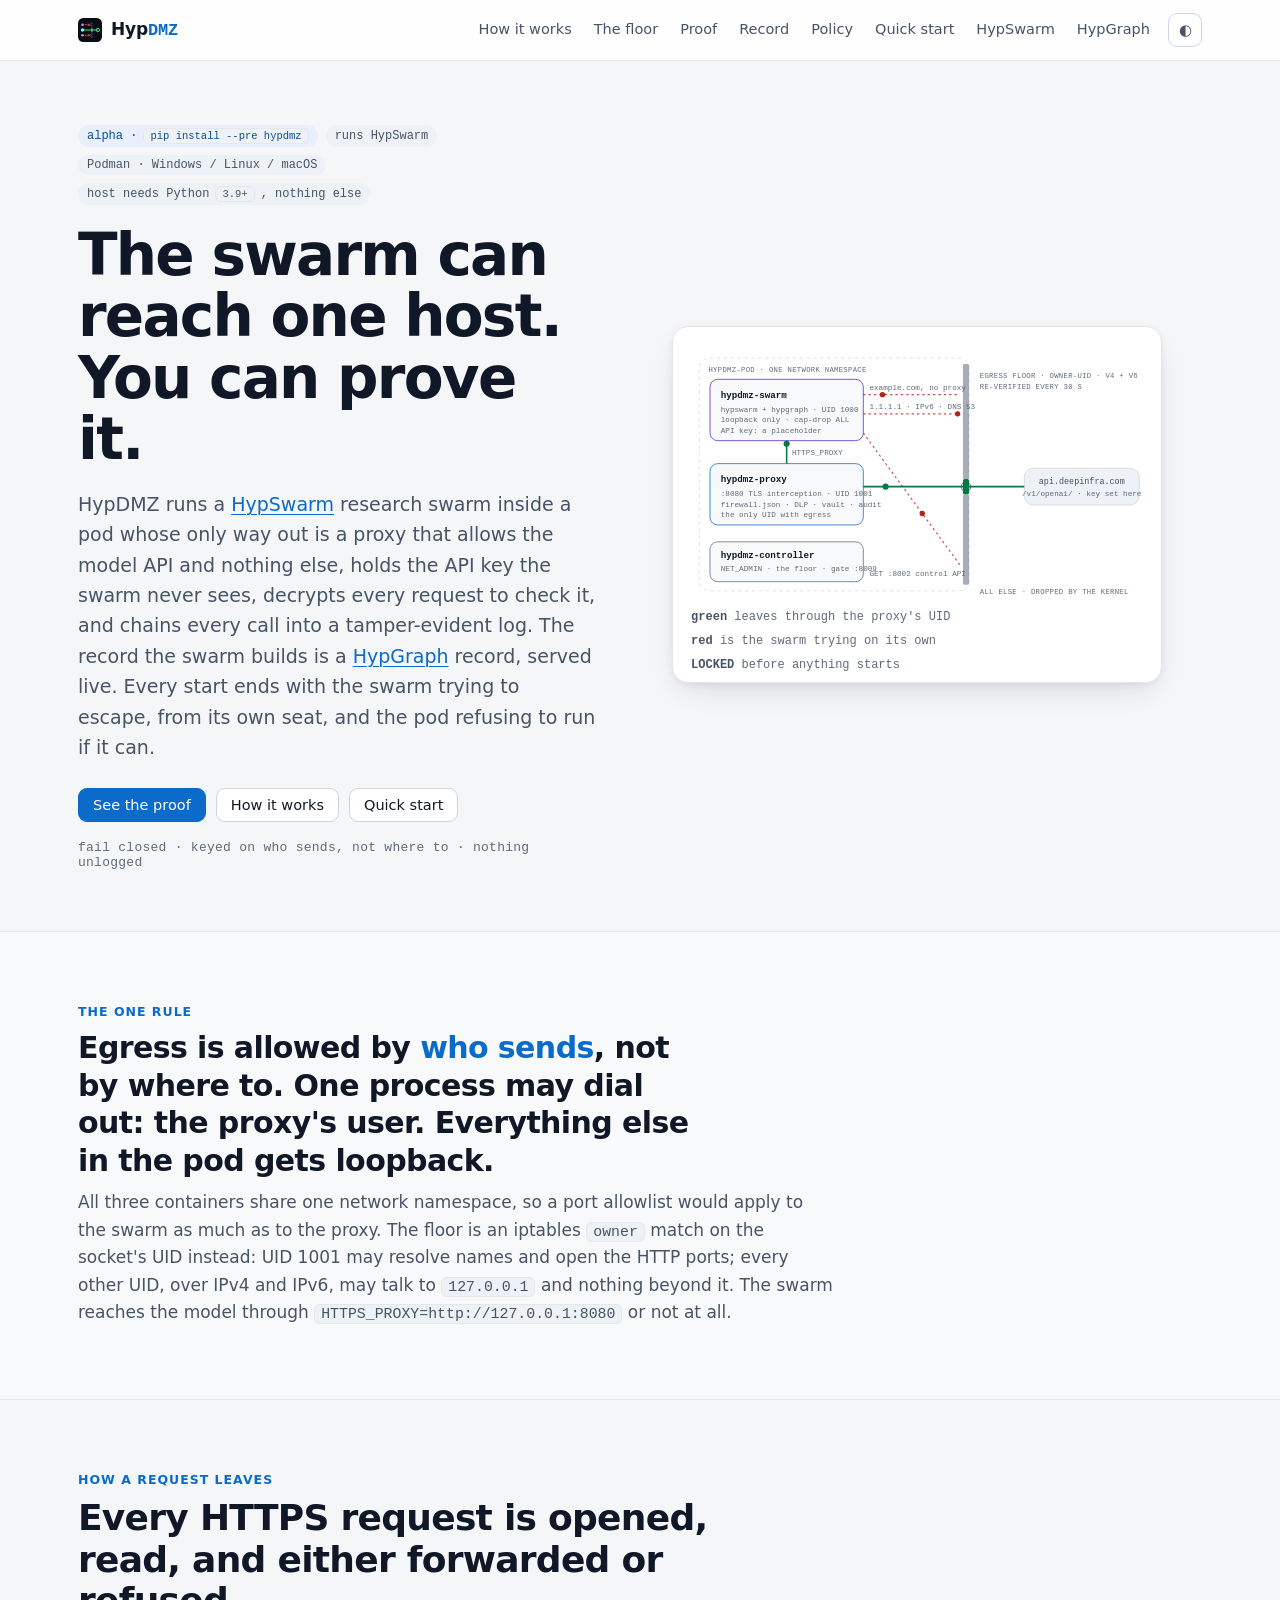
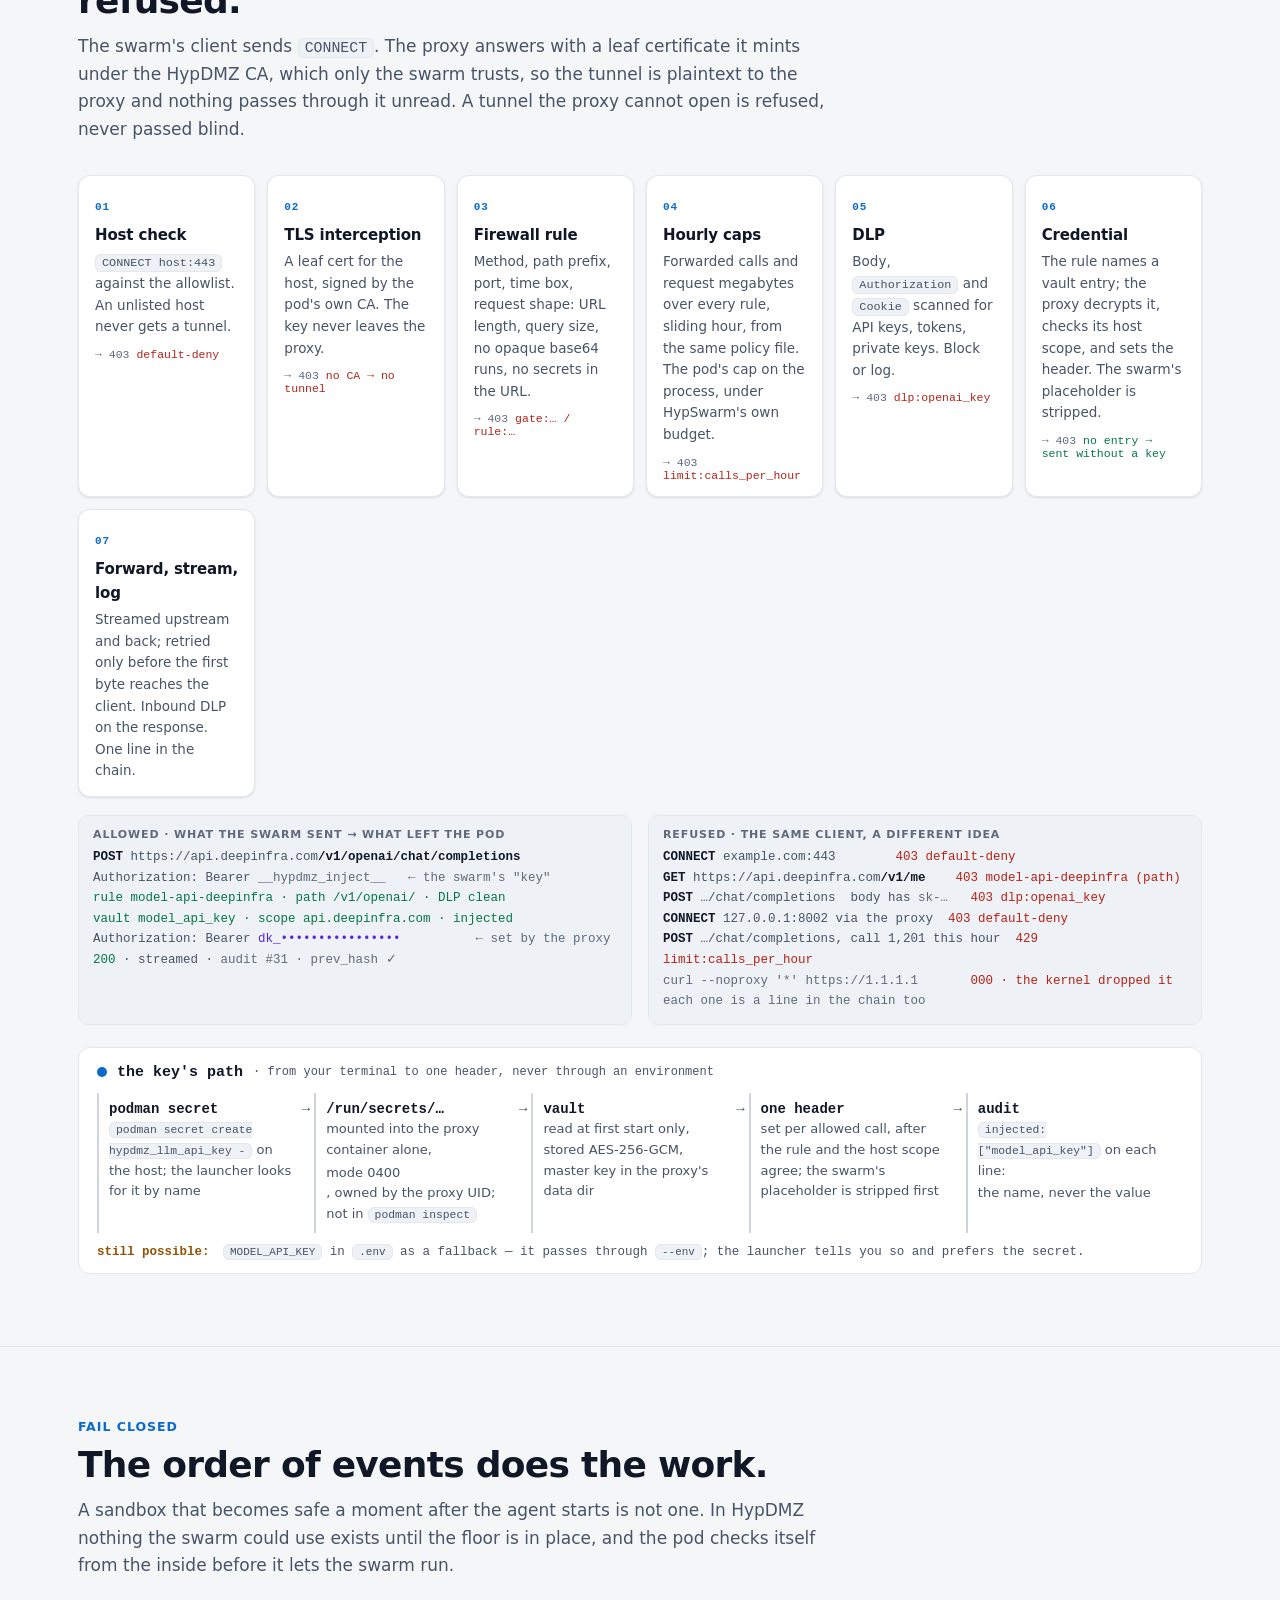
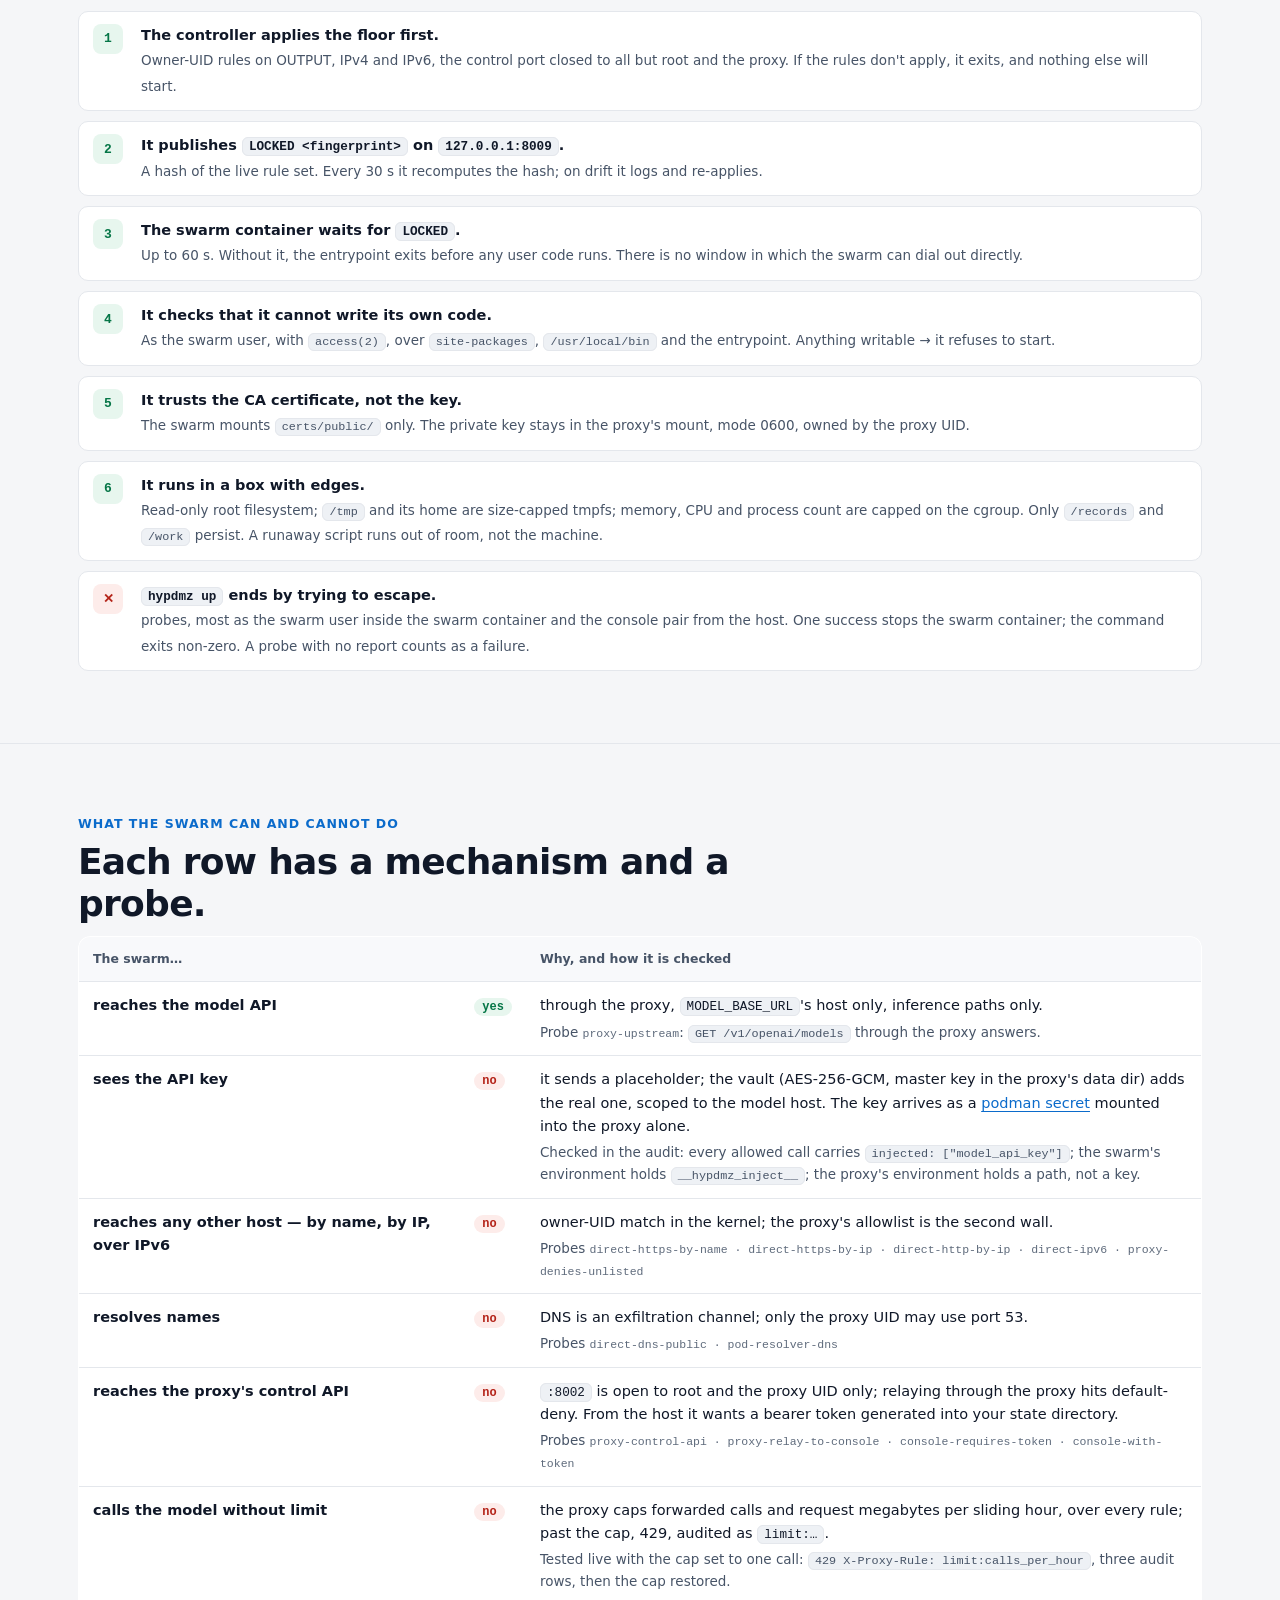
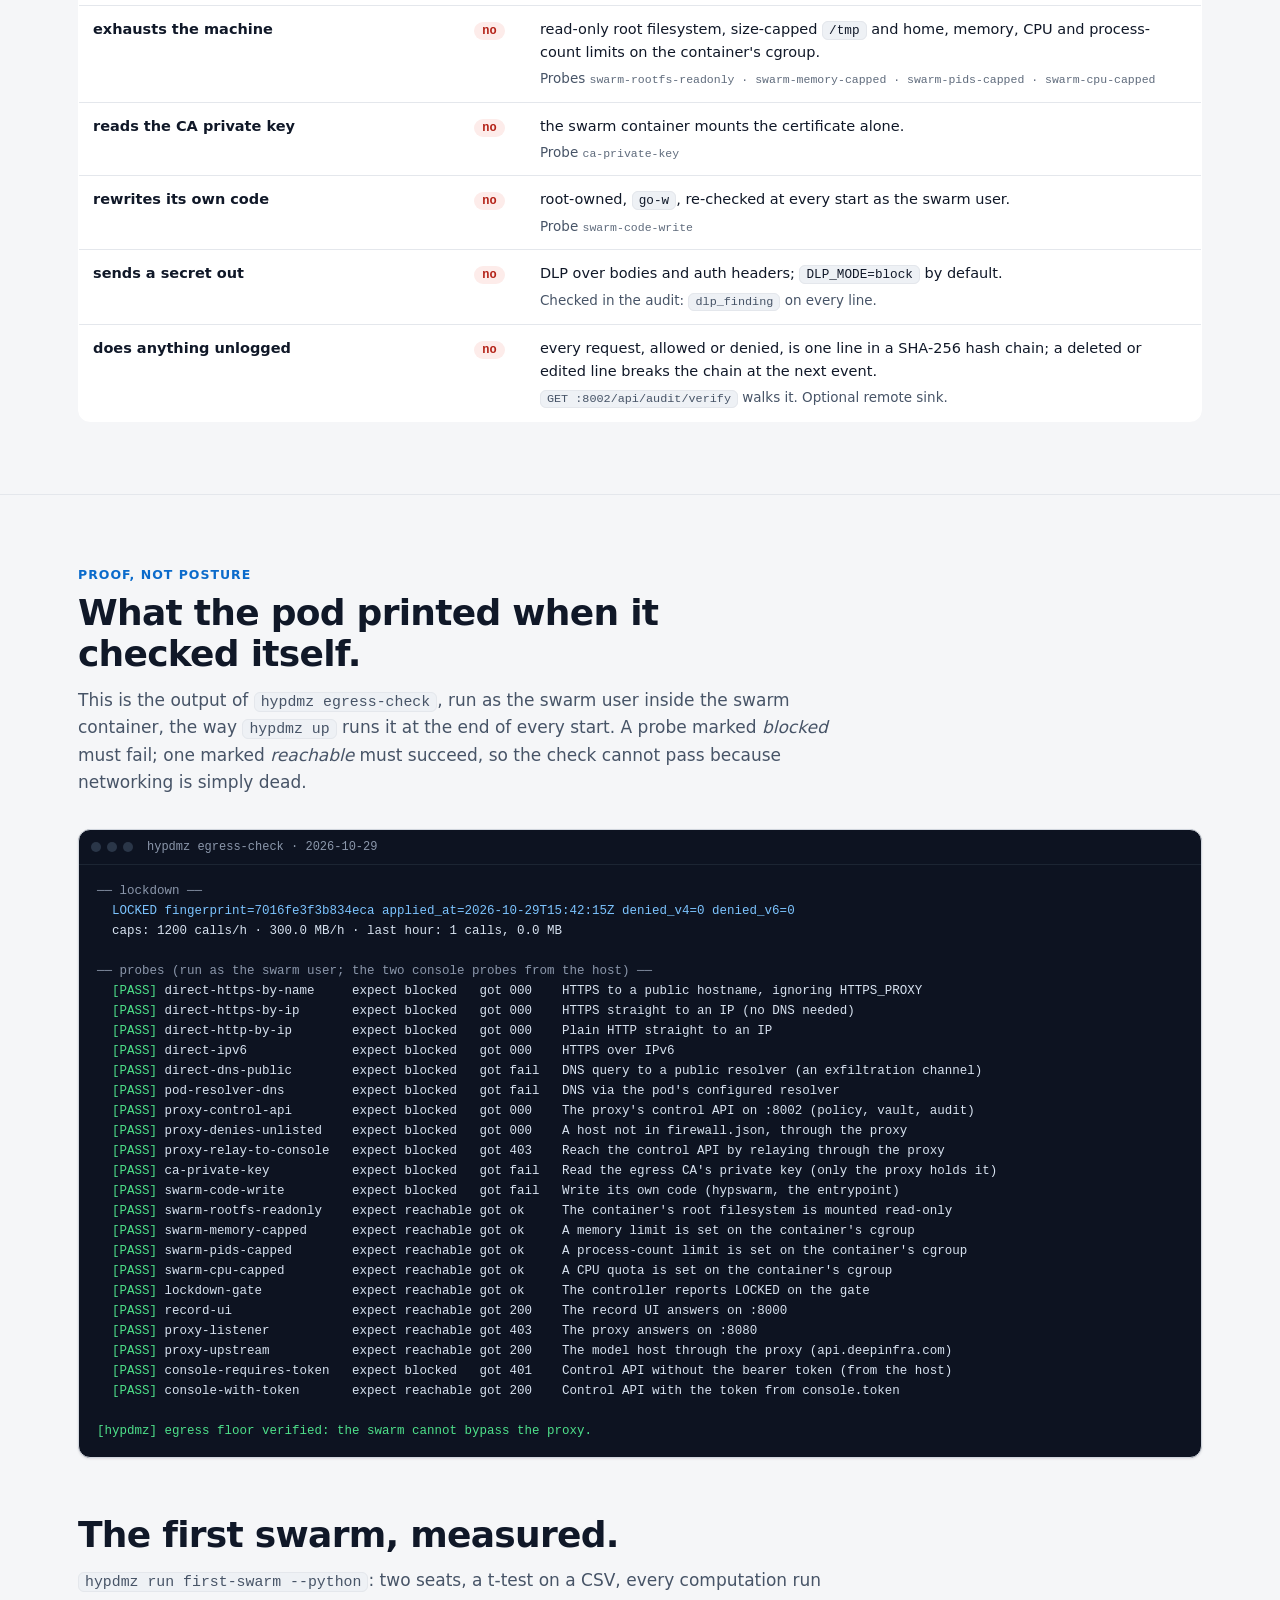
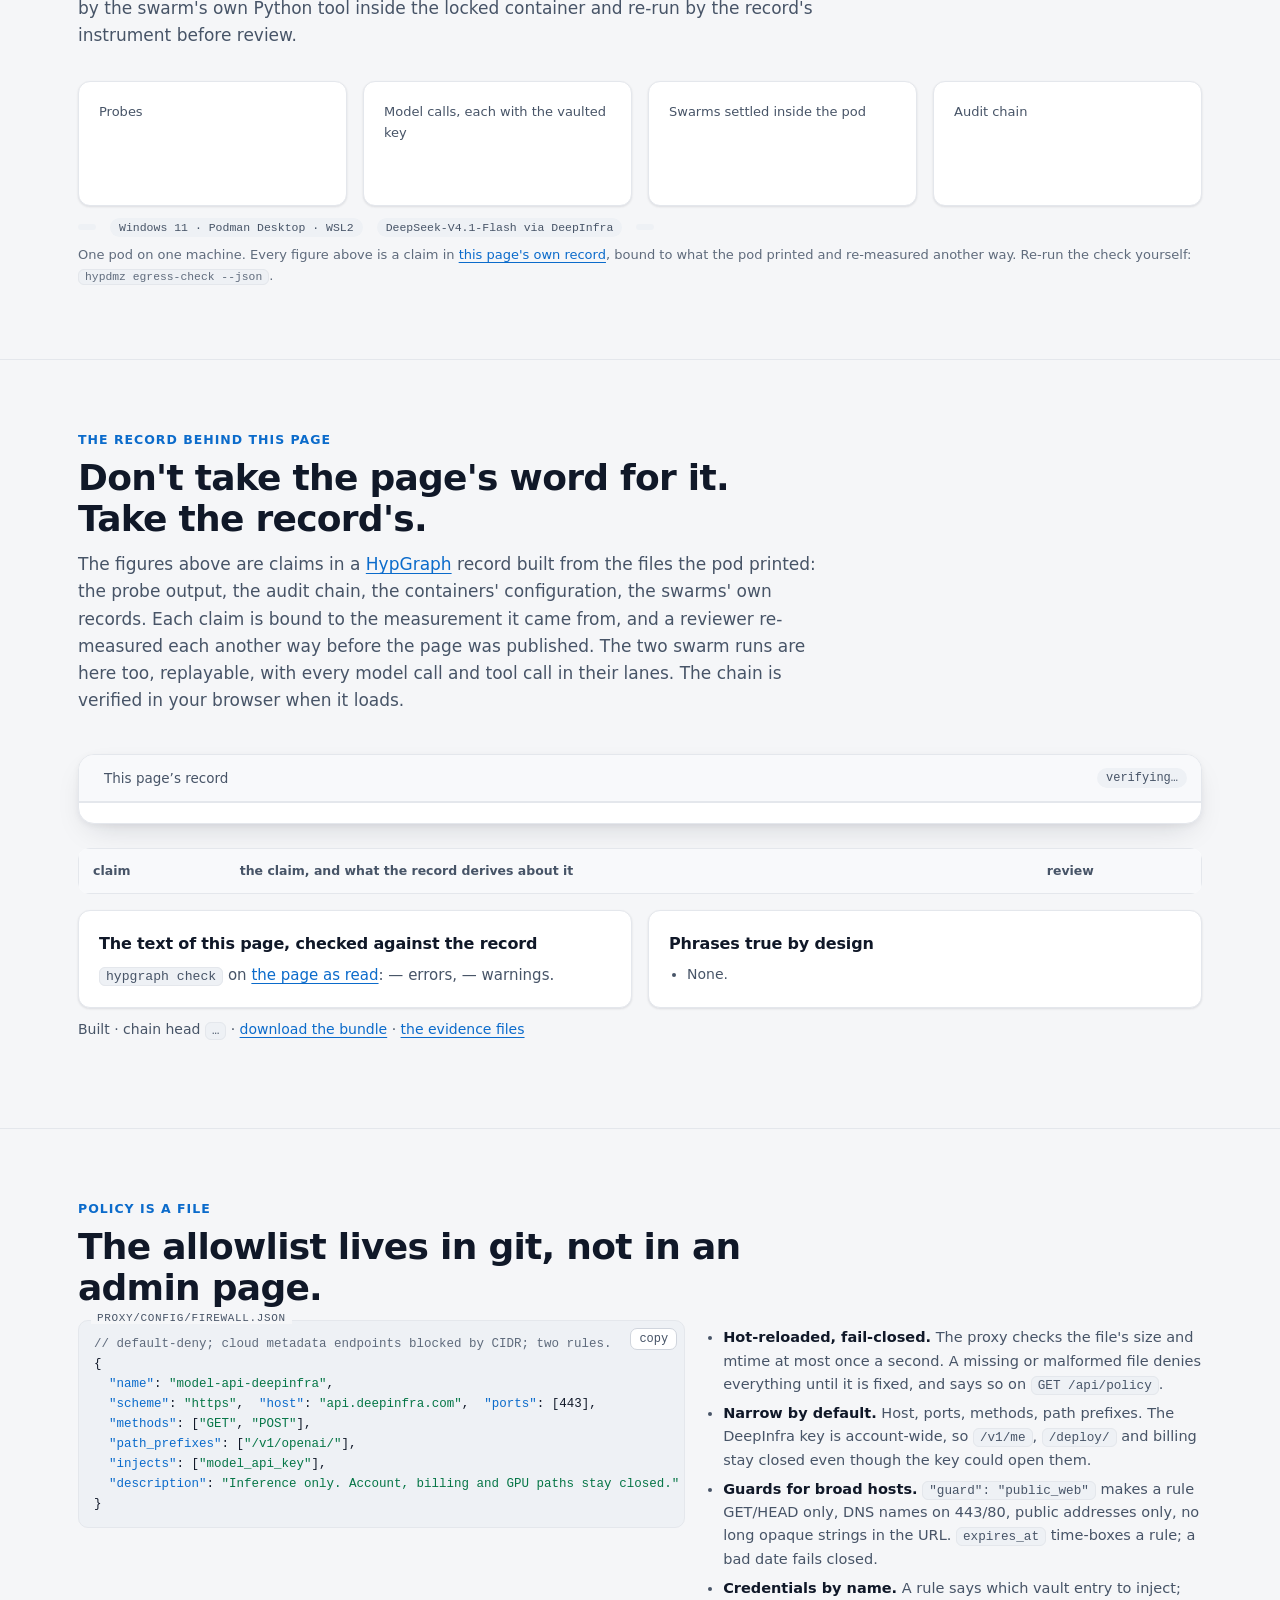
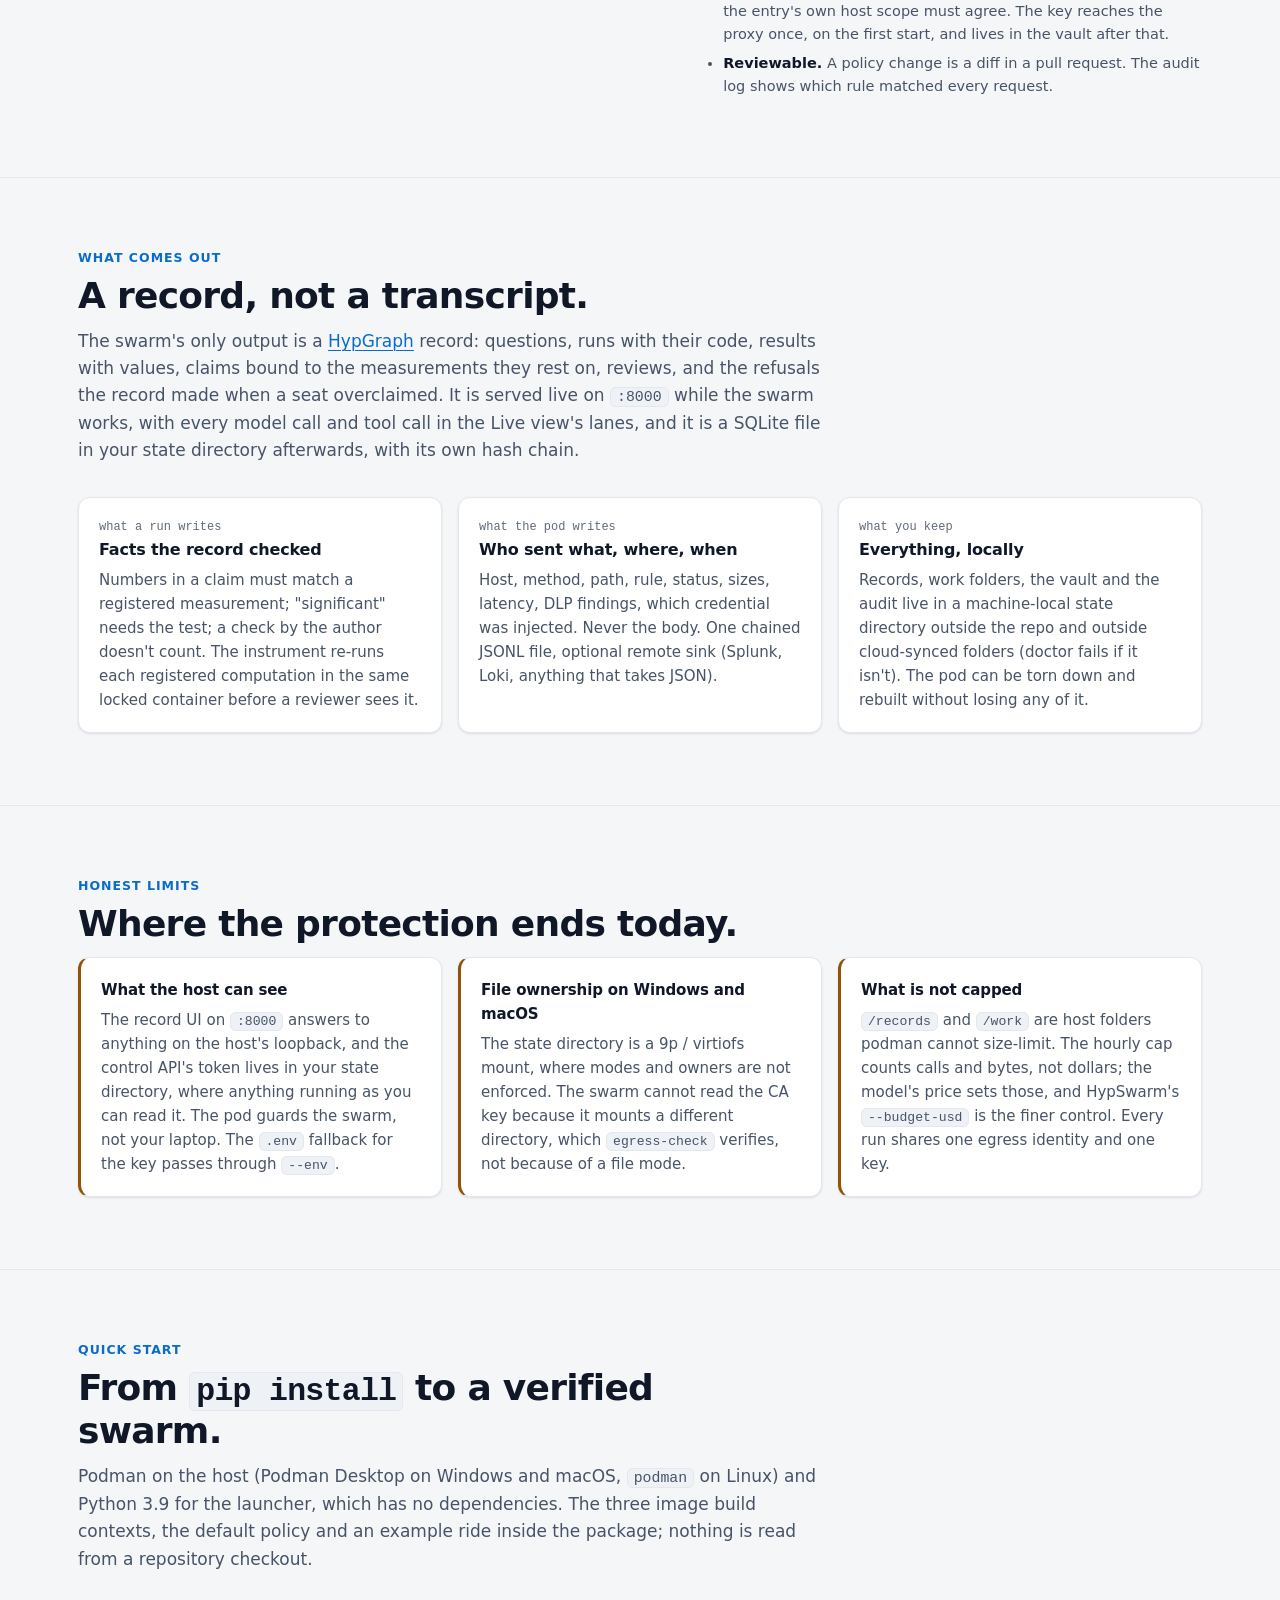
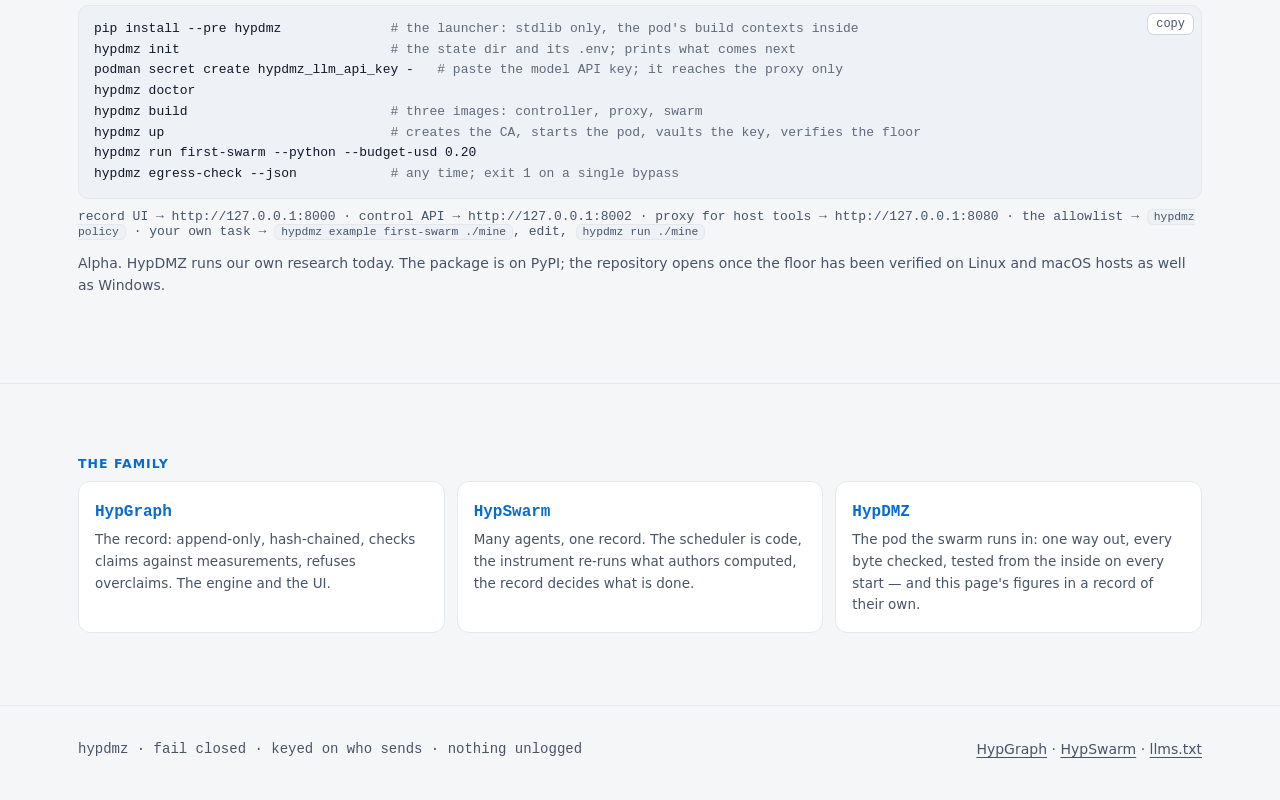
==== site/index.html @ 4393dd29 "Merge main into site: .gitignore as the union; the quick start matches hypdmz 0.1.0a1 The only confl" ====
<!doctype html>
<html lang="en">
<head>
<meta charset="utf-8">
<meta name="viewport" content="width=device-width, initial-scale=1">
<title>HypDMZ — the swarm can reach one host, and you can prove it</title>
<meta name="description" content="HypDMZ runs a HypSwarm research swarm inside a pod whose only way out is a proxy that allows the model API and nothing else, holds the key the swarm never sees, decrypts every request to check it, and chains every call into a tamper-evident log.">
<meta property="og:title" content="HypDMZ — the swarm can reach one host, and you can prove it">
<meta property="og:description" content="A governed-egress pod for research swarms: UID-scoped egress floor, allowlisting TLS-intercepting proxy, vaulted credentials, hash-chained audit. Verified from the swarm's own seat on every start.">
<meta property="og:type" content="website">
<meta property="og:url" content="https://hypdmz.com/">
<meta name="twitter:card" content="summary">
<meta name="theme-color" content="#f5f6f8" media="(prefers-color-scheme: light)">
<meta name="theme-color" content="#0b0f17" media="(prefers-color-scheme: dark)">
<link rel="icon" href="assets/hypdmz.svg" type="image/svg+xml">
<link rel="alternate" type="text/plain" href="llms.txt" title="For language models">
<link rel="stylesheet" href="assets/site.css">
<link rel="stylesheet" href="assets/dmz.css">
<link rel="stylesheet" href="app/hypgraph.css">
<script>try{const t=localStorage.getItem('hg-theme');if(t)document.documentElement.dataset.theme=t;else if(matchMedia('(prefers-color-scheme: dark)').matches)document.documentElement.dataset.theme='dark'}catch(e){}</script>
</head>
<body>
<!-- Every figure on this page is a claim in its own HypGraph record (data/site-record.bundle.json), built by
     dev/site_record.py from what the pod printed (data/evidence/) and re-measured another way by a reviewer; the page's
     text is checked against that record at build (`hypgraph check`). A figure goes in a data-fact slot; a phrase true by
     design is marked data-ok="<why>" and listed on the page. Where a guarantee has a limit, the limit is here too (#limits). -->
<a class="skip" href="#main">Skip to content</a>
<header class="nav"><div class="wrap">
  <a class="brand" href="./"><img src="assets/hypdmz.svg" alt=""><span>Hyp<b>DMZ</b></span></a>
  <nav aria-label="Site" id="sitenav"><a href="#how">How it works</a><a href="#floor">The floor</a><a href="#proof">Proof</a>
    <a href="#evidence">Record</a><a href="#policy" class="hide-sm">Policy</a><a href="#start" class="hide-sm">Quick start</a>
    <a href="https://hypswarm.com" class="hide-sm">HypSwarm</a><a href="https://hypgraph.com" class="hide-sm">HypGraph</a>
    <button class="iconbtn" data-toggle-theme type="button" aria-label="Toggle light and dark">◐</button></nav>
</div></header>

<main id="main">
<section class="hero"><div class="wrap">
  <div class="hero-grid">
    <div>
      <div class="hero-tags"><span class="pill accent">alpha · <code>pip install --pre hypdmz</code></span><span class="pill">runs HypSwarm</span>
        <span class="pill">Podman · Windows / Linux / macOS</span><span class="pill">host needs Python <code>3.9+</code>, nothing else</span></div>
      <h1>The swarm can reach one host. <span data-ok="the egress check runs from the swarm's own seat on every start, and this page's figures are claims in a record of their own (#evidence)">You can prove it.</span></h1>
      <p class="lede">HypDMZ runs a <a href="https://hypswarm.com">HypSwarm</a> research swarm inside a pod whose only way
        out is a proxy that allows the model API and nothing else, <span data-ok="the swarm's environment holds a placeholder; the proxy sets the key (CL2 counts the calls)">holds the API key the swarm
        never sees</span>, decrypts
        every request to check it, and chains every call into a tamper-evident log. The record the swarm builds is a
        <a href="https://hypgraph.com">HypGraph</a> record, served live. Every start ends with the swarm trying to
        escape, from its own seat, and the pod refusing to run if it can.</p>
      <div class="row"><a class="btn primary" href="#proof">See the proof</a><a class="btn" href="#how">How it works</a>
        <a class="btn" href="#start">Quick start</a></div>
      <p class="tagline">fail closed · keyed on who sends, not where to · nothing unlogged</p>
    </div>

    <figure class="pod" aria-labelledby="pod-cap">
      <svg viewBox="0 0 600 340" role="img" aria-label="The pod: the swarm and the proxy share one network namespace; the egress floor lets only the proxy's UID through, to the model host; the swarm's own attempts stop at the wall.">
        <defs>
          <path id="lane" d="M130,130 V190 H440"/>
          <path id="try1" d="M230,70 H356"/>
          <path id="try2" d="M230,95 H356"/>
          <path id="try3" d="M230,120 L356,292"/>
        </defs>
        <!-- the pod -->
        <rect x="16" y="22" width="352" height="304" rx="14" fill="none" stroke="var(--line2)" stroke-dasharray="4 5"/>
        <text x="28" y="40" class="tag">HYPDMZ-POD · ONE NETWORK NAMESPACE</text>
        <!-- swarm -->
        <rect class="box swarm" x="30" y="50" width="200" height="80" rx="10"/>
        <text x="44" y="74" class="lbl">hypdmz-swarm</text>
        <text x="44" y="92" class="sub">hypswarm + hypgraph · UID 1000</text>
        <text x="44" y="106" class="sub">loopback only · cap-drop ALL</text>
        <text x="44" y="120" class="sub">API key: a placeholder</text>
        <!-- proxy -->
        <rect class="box proxy" x="30" y="160" width="200" height="80" rx="10"/>
        <text x="44" y="184" class="lbl">hypdmz-proxy</text>
        <text x="44" y="202" class="sub">:8080 TLS interception · UID 1001</text>
        <text x="44" y="216" class="sub">firewall.json · DLP · vault · audit</text>
        <text x="44" y="230" class="sub">the only UID with egress</text>
        <!-- controller -->
        <rect class="box ctl" x="30" y="262" width="200" height="52" rx="10"/>
        <text x="44" y="283" class="lbl">hypdmz-controller</text>
        <text x="44" y="300" class="sub">NET_ADMIN · the floor · gate :8009</text>
        <!-- the floor -->
        <rect class="wall" x="360" y="30" width="8" height="150" rx="2"/>
        <rect class="wall" x="360" y="200" width="8" height="118" rx="2"/>
        <rect class="gate" x="360" y="180" width="8" height="20" rx="2"/>
        <text x="382" y="48" class="tag">EGRESS FLOOR · OWNER-UID · V4 + V6</text>
        <text x="382" y="62" class="tag">RE-VERIFIED EVERY 30 S</text>
        <!-- the one host -->
        <rect class="cloud" x="440" y="166" width="150" height="48" rx="12"/>
        <text x="515" y="186" class="host" text-anchor="middle">api.deepinfra.com</text>
        <text x="515" y="202" class="sub" text-anchor="middle">/v1/openai/ · key set here</text>
        <text x="382" y="330" class="tag">ALL ELSE · DROPPED BY THE KERNEL</text>
        <!-- the lane -->
        <path class="lane" d="M130,130 V160"/>
        <text x="137" y="149" class="sub">HTTPS_PROXY</text>
        <path class="lane" d="M230,190 H440"/>
        <!-- the attempts -->
        <path class="try" d="M230,70 H356"/><text x="238" y="64" class="sub">example.com, no proxy</text>
        <path class="try" d="M230,95 H356"/><text x="238" y="89" class="sub">1.1.1.1 · IPv6 · DNS 53</text>
        <path class="try" d="M230,120 L356,292"/><text x="238" y="306" class="sub">GET :8002 control API</text>
        <g class="x"><path d="M352,64 l8,12 M360,64 l-8,12"/><animate attributeName="opacity" values="0;0;1;0" keyTimes="0;.82;.86;1" dur="2.6s" repeatCount="indefinite"/></g>
        <g class="x"><path d="M352,89 l8,12 M360,89 l-8,12"/><animate attributeName="opacity" values="0;0;1;0" keyTimes="0;.82;.86;1" dur="2.6s" begin="0.9s" repeatCount="indefinite"/></g>
        <g class="x"><path d="M352,286 l8,12 M360,286 l-8,12"/><animate attributeName="opacity" values="0;0;1;0" keyTimes="0;.82;.86;1" dur="2.6s" begin="1.7s" repeatCount="indefinite"/></g>
        <!-- packets -->
        <g class="anim">
          <circle class="pkt" r="4"><animateMotion dur="3s" repeatCount="indefinite"><mpath href="#lane"/></animateMotion></circle>
          <circle class="pkt" r="4"><animateMotion dur="3s" begin="1.5s" repeatCount="indefinite"><mpath href="#lane"/></animateMotion></circle>
          <circle class="pkt bad" r="3.5"><animateMotion dur="2.6s" repeatCount="indefinite" keyPoints="0;1;1" keyTimes="0;.84;1" calcMode="linear"><mpath href="#try1"/></animateMotion></circle>
          <circle class="pkt bad" r="3.5"><animateMotion dur="2.6s" begin="0.9s" repeatCount="indefinite" keyPoints="0;1;1" keyTimes="0;.84;1" calcMode="linear"><mpath href="#try2"/></animateMotion></circle>
          <circle class="pkt bad" r="3.5"><animateMotion dur="2.6s" begin="1.7s" repeatCount="indefinite" keyPoints="0;1;1" keyTimes="0;.84;1" calcMode="linear"><mpath href="#try3"/></animateMotion></circle>
          <circle class="ring" cx="364" cy="190" r="6"><animate attributeName="r" values="6;14" dur="3s" repeatCount="indefinite"/><animate attributeName="opacity" values=".7;0" dur="3s" repeatCount="indefinite"/></circle>
        </g>
        <g class="still"><circle class="pkt" cx="300" cy="190" r="4"/><circle class="pkt bad" cx="330" cy="70" r="3.5"/></g>
      </svg>
      <figcaption class="cap" id="pod-cap"><span><b>green</b> leaves through the proxy's UID</span><span><b>red</b> is the swarm trying on its own</span><span><b>LOCKED</b> before anything starts</span></figcaption>
    </figure>
  </div>
</div></section>

<section class="block rule-band"><div class="wrap">
  <div class="kicker">The one rule</div>
  <p class="big">Egress is allowed by <em>who sends</em>, not by where to. One process may dial out: the proxy's user.
    Everything else in the pod gets loopback.</p>
  <p class="sub" style="margin:0">All three containers share one network namespace, so a port allowlist would apply to the
    swarm as much as to the proxy. The floor is an iptables <code>owner</code> match on the socket's UID instead: UID
    1001 may resolve names and open the HTTP ports; every other UID, over IPv4 and IPv6, may talk to <code>127.0.0.1</code>
    and nothing beyond it. The swarm reaches the model through <code>HTTPS_PROXY=http://127.0.0.1:8080</code> or not at all.</p>
</div></section>

<section class="block" id="how"><div class="wrap">
  <div class="kicker">How a request leaves</div>
  <h2 class="h">Every HTTPS request is opened, read, and either forwarded or refused.</h2>
  <p class="sub">The swarm's client sends <code>CONNECT</code>. The proxy answers with a leaf certificate it mints under
    the HypDMZ CA, which only the swarm trusts, so the tunnel is plaintext to the proxy and nothing passes through it
    unread. <span data-ok="design: handle_client refuses CONNECT when TLS interception is unavailable; no opaque tunnel path exists">A tunnel the proxy cannot open is refused, never passed blind.</span></p>
  <div class="pipe">
    <div class="p"><h3>Host check</h3><p><code>CONNECT host:443</code> against the allowlist. <span data-ok="design: the CONNECT host check runs before any tunnel is opened, and the policy is default-deny">An unlisted host never gets a tunnel.</span></p><div class="deny">default-deny</div></div>
    <div class="p"><h3>TLS interception</h3><p>A leaf cert for the host, signed by the pod's own CA. <span data-ok="design: the CA private key sits in a mount only the proxy container has; probe ca-private-key checks it from the swarm's seat">The key never leaves the proxy.</span></p><div class="deny">no CA → no tunnel</div></div>
    <div class="p"><h3>Firewall rule</h3><p>Method, path prefix, port, time box, request shape: URL length, query size, no opaque base64 runs, no secrets in the URL.</p><div class="deny">gate:… / rule:…</div></div>
    <div class="p"><h3>Hourly caps</h3><p>Forwarded calls and request megabytes over every rule, sliding hour, from the same policy file. The pod's cap on the process, under HypSwarm's own budget.</p><div class="deny">limit:calls_per_hour</div></div>
    <div class="p"><h3>DLP</h3><p>Body, <code>Authorization</code> and <code>Cookie</code> scanned for API keys, tokens, private keys. Block or log.</p><div class="deny">dlp:openai_key</div></div>
    <div class="p"><h3>Credential</h3><p>The rule names a vault entry; the proxy decrypts it, checks its host scope, and sets the header. The swarm's placeholder is stripped.</p><div class="deny" style="color:var(--ok)">no entry → sent without a key</div></div>
    <div class="p"><h3>Forward, stream, log</h3><p>Streamed upstream and back; retried only before the first byte reaches the client. Inbound DLP on the response. One line in the chain.</p></div>
  </div>
  <div class="trace">
    <div class="t" data-example="an illustrative exchange: the shape of one allowed call, not a measurement"><span class="hd">Allowed · what the swarm sent → what left the pod</span><b>POST</b> https://api.deepinfra.com<b>/v1/openai/chat/completions</b>
Authorization: Bearer <span class="dim">__hypdmz_inject__</span>   <span class="dim">← the swarm's "key"</span>
<span class="ok">rule model-api-deepinfra · path /v1/openai/ · DLP clean</span>
<span class="ok">vault model_api_key · scope api.deepinfra.com · injected</span>
Authorization: Bearer <span class="key">dk_••••••••••••••••</span>          <span class="dim">← set by the proxy</span>
<span class="ok">200</span> · streamed · <span class="dim">audit #31 · prev_hash ✓</span></div>
    <div class="t" data-example="illustrative refusals with the codes the proxy answers; the counts are in the record, not here"><span class="hd">Refused · the same client, a different idea</span><b>CONNECT</b> example.com:443        <span class="bad">403 default-deny</span>
<b>GET</b> https://api.deepinfra.com<b>/v1/me</b>    <span class="bad">403 model-api-deepinfra (path)</span>
<b>POST</b> …/chat/completions  body has <span class="dim">sk-…</span>   <span class="bad">403 dlp:openai_key</span>
<b>CONNECT</b> 127.0.0.1:8002 via the proxy  <span class="bad">403 default-deny</span>
<b>POST</b> …/chat/completions, call 1,201 this hour  <span class="bad">429 limit:calls_per_hour</span>
<span class="dim">curl --noproxy '*' https://1.1.1.1</span>       <span class="bad">000 · the kernel dropped it</span>
<span class="dim">each one is a line in the chain too</span></div>
  </div>
  <div class="wf" id="key"><div class="wfh"><i></i>the key's path <span>· from your terminal to one header, <span data-ok="design: a podman secret is a mounted file; CL2 counts the key values in the proxy's environment (0)">never through an environment</span></span></div>
    <ol class="flow">
      <li><b>podman secret</b><span><code>podman secret create hypdmz_llm_api_key -</code> on the host; the launcher looks for it by name</span></li>
      <li><b>/run/secrets/…</b><span>mounted into the proxy container alone, <span data-ok="design constant: the launcher mounts the secret with mode=0400">mode 0400</span>, owned by the proxy UID; not in <code>podman inspect</code></span></li>
      <li><b>vault</b><span>read at first start only, stored AES-256-GCM, master key in the proxy's data dir</span></li>
      <li><b>one header</b><span>set per allowed call, after the rule and the host scope agree; the swarm's placeholder is stripped first</span></li>
      <li><b>audit</b><span><code>injected: ["model_api_key"]</code> on each line: <span data-ok="design: audit.log_request writes the credential's name; no code path writes its value">the name, never the value</span></span></li>
    </ol>
    <div class="ref"><b>still possible:</b> <code>MODEL_API_KEY</code> in <code>.env</code> as a fallback — it passes through <code>--env</code>; the launcher tells you so and prefers the secret.</div>
  </div>
</div></section>

<section class="block" id="floor"><div class="wrap">
  <div class="kicker">Fail closed</div>
  <h2 class="h">The order of events does the work.</h2>
  <p class="sub">A sandbox that becomes safe a moment after the agent starts is not one. In HypDMZ nothing the swarm
    could use exists until the floor is in place, and the pod checks itself from the inside before it lets the swarm run.</p>
  <ol class="ladder">
    <li><i>1</i><div><b>The controller applies the floor first.</b><span>Owner-UID rules on OUTPUT, IPv4 and IPv6, the control
      port closed to all but root and the proxy. If the rules don't apply, it exits, and nothing else will start.</span></div></li>
    <li><i>2</i><div><b>It publishes <code>LOCKED &lt;fingerprint&gt;</code> on <code>127.0.0.1:8009</code>.</b><span>A hash of the
      live rule set. <span data-ok="design constant: HYPDMZ_LOCKDOWN_HEARTBEAT_S defaults to 30">Every 30 s</span> it recomputes the hash; on drift it logs and re-applies.</span></div></li>
    <li><i>3</i><div><b>The swarm container waits for <code>LOCKED</code>.</b><span><span data-ok="design constant: HYPDMZ_LOCKDOWN_TIMEOUT_S defaults to 60">Up to 60 s.</span> Without it, the entrypoint exits
      before any user code runs. There is no window in which the swarm can dial out directly.</span></div></li>
    <li><i>4</i><div><b>It checks that it cannot write its own code.</b><span>As the swarm user, with <code>access(2)</code>, over
      <code>site-packages</code>, <code>/usr/local/bin</code> and the entrypoint. Anything writable → it refuses to start.</span></div></li>
    <li><i>5</i><div><b>It trusts the CA certificate, not the key.</b><span>The swarm mounts <code>certs/public/</code> only. The
      private key stays in the proxy's mount, <span data-ok="design constant: tls_mitm.init_ca writes the key with mode 0600">mode 0600</span>, owned by the proxy UID.</span></div></li>
    <li><i>6</i><div><b>It runs in a box with edges.</b><span>Read-only root filesystem; <code>/tmp</code> and its home are
      size-capped tmpfs; memory, CPU and process count are capped on the cgroup. Only <code>/records</code> and <code>/work</code>
      persist. A runaway script runs out of room, not the machine.</span></div></li>
    <li class="stop"><i>✕</i><div><b><code>hypdmz up</code> ends by trying to escape.</b><span><span data-fact="probes-n"></span> probes, most as the swarm user inside the swarm container and the console pair from the host. One success stops the swarm container;
      the command exits non-zero. A probe with no
      report counts as a failure.</span></div></li>
  </ol>
</div></section>

<section class="block" id="can"><div class="wrap">
  <div class="kicker">What the swarm can and cannot do</div>
  <h2 class="h">Each row has a mechanism and a probe.</h2>
  <div class="tbl-wrap"><table class="cc">
    <thead><tr><th>The swarm…</th><th></th><th>Why, and how it is checked</th></tr></thead>
    <tbody>
      <tr><td>reaches the model API</td><td><span class="v yes">yes</span></td><td>through the proxy, <code>MODEL_BASE_URL</code>'s host only, inference paths only.<span class="how">Probe <span class="probe">proxy-upstream</span>: <code>GET /v1/openai/models</code> through the proxy answers.</span></td></tr>
      <tr><td>sees the API key</td><td><span class="v no">no</span></td><td>it sends a placeholder; the vault (AES-256-GCM, master key in the proxy's data dir) adds the real one, scoped to the model host. The key arrives as a <a href="#key">podman secret</a> mounted into the proxy alone.<span class="how">Checked in the audit: every allowed call carries <code>injected: ["model_api_key"]</code>; the swarm's environment holds <code>__hypdmz_inject__</code>; the proxy's environment holds a path, not a key.</span></td></tr>
      <tr><td>reaches any other host — by name, by IP, over IPv6</td><td><span class="v no">no</span></td><td>owner-UID match in the kernel; the proxy's allowlist is the second wall.<span class="how">Probes <span class="probe">direct-https-by-name · direct-https-by-ip · direct-http-by-ip · direct-ipv6 · proxy-denies-unlisted</span></span></td></tr>
      <tr><td>resolves names</td><td><span class="v no">no</span></td><td>DNS is an exfiltration channel; only the proxy UID may use port 53.<span class="how">Probes <span class="probe">direct-dns-public · pod-resolver-dns</span></span></td></tr>
      <tr><td>reaches the proxy's control API</td><td><span class="v no">no</span></td><td><code>:8002</code> is open to root and the proxy UID only; relaying through the proxy hits default-deny. From the host it wants a bearer token generated into your state directory.<span class="how">Probes <span class="probe">proxy-control-api · proxy-relay-to-console · console-requires-token · console-with-token</span></span></td></tr>
      <tr><td>calls the model without limit</td><td><span class="v no">no</span></td><td>the proxy caps forwarded calls and request megabytes per sliding hour, over every rule; past the cap, 429, audited as <code>limit:…</code>.<span class="how">Tested live with the cap set to one call: <code>429 X-Proxy-Rule: limit:calls_per_hour</code>, three audit rows, then the cap restored.</span></td></tr>
      <tr><td>exhausts the machine</td><td><span class="v no">no</span></td><td>read-only root filesystem, size-capped <code>/tmp</code> and home, memory, CPU and process-count limits on the container's cgroup.<span class="how">Probes <span class="probe">swarm-rootfs-readonly · swarm-memory-capped · swarm-pids-capped · swarm-cpu-capped</span></span></td></tr>
      <tr><td>reads the CA private key</td><td><span class="v no">no</span></td><td>the swarm container mounts the certificate alone.<span class="how">Probe <span class="probe">ca-private-key</span></span></td></tr>
      <tr><td>rewrites its own code</td><td><span class="v no">no</span></td><td>root-owned, <code>go-w</code>, re-checked at every start as the swarm user.<span class="how">Probe <span class="probe">swarm-code-write</span></span></td></tr>
      <tr><td>sends a secret out</td><td><span class="v no">no</span></td><td>DLP over bodies and auth headers; <code>DLP_MODE=block</code> by default.<span class="how">Checked in the audit: <code>dlp_finding</code> on every line.</span></td></tr>
      <tr><td>does anything unlogged</td><td><span class="v no">no</span></td><td>every request, allowed or denied, is one line in a SHA-256 hash chain; a deleted or edited line breaks the chain at the next event.<span class="how"><code>GET :8002/api/audit/verify</code> walks it. Optional remote sink.</span></td></tr>
    </tbody>
  </table></div>
</div></section>

<section class="block" id="proof"><div class="wrap">
  <div class="kicker">Proof, not posture</div>
  <h2 class="h">What the pod printed when it checked itself.</h2>
  <p class="sub">This is the output of <code>hypdmz egress-check</code>, run as the swarm user inside the swarm container, the
    way <code>hypdmz up</code> runs it at the end of every start. A probe marked <em>blocked</em> must fail; one marked
    <em>reachable</em> must succeed, so the check cannot pass because networking is simply dead.</p>
  <div class="term"><div class="bar"><i></i><i></i><i></i><span>hypdmz egress-check · 2026-10-29</span></div>
<pre><span class="hdr">── lockdown ──</span>
  <span class="lock">LOCKED fingerprint=7016fe3f3b834eca applied_at=2026-10-29T15:42:15Z denied_v4=0 denied_v6=0</span>
  caps: 1200 calls/h · 300.0 MB/h · last hour: 1 calls, 0.0 MB

<span class="hdr">── probes (run as the swarm user; the two console probes from the host) ──</span>
  <span class="pass">[PASS]</span> direct-https-by-name     expect blocked   got 000    HTTPS to a public hostname, ignoring HTTPS_PROXY
  <span class="pass">[PASS]</span> direct-https-by-ip       expect blocked   got 000    HTTPS straight to an IP (no DNS needed)
  <span class="pass">[PASS]</span> direct-http-by-ip        expect blocked   got 000    Plain HTTP straight to an IP
  <span class="pass">[PASS]</span> direct-ipv6              expect blocked   got 000    HTTPS over IPv6
  <span class="pass">[PASS]</span> direct-dns-public        expect blocked   got fail   DNS query to a public resolver (an exfiltration channel)
  <span class="pass">[PASS]</span> pod-resolver-dns         expect blocked   got fail   DNS via the pod's configured resolver
  <span class="pass">[PASS]</span> proxy-control-api        expect blocked   got 000    The proxy's control API on :8002 (policy, vault, audit)
  <span class="pass">[PASS]</span> proxy-denies-unlisted    expect blocked   got 000    A host not in firewall.json, through the proxy
  <span class="pass">[PASS]</span> proxy-relay-to-console   expect blocked   got 403    Reach the control API by relaying through the proxy
  <span class="pass">[PASS]</span> ca-private-key           expect blocked   got fail   Read the egress CA's private key (only the proxy holds it)
  <span class="pass">[PASS]</span> swarm-code-write         expect blocked   got fail   Write its own code (hypswarm, the entrypoint)
  <span class="pass">[PASS]</span> swarm-rootfs-readonly    expect reachable got ok     The container's root filesystem is mounted read-only
  <span class="pass">[PASS]</span> swarm-memory-capped      expect reachable got ok     A memory limit is set on the container's cgroup
  <span class="pass">[PASS]</span> swarm-pids-capped        expect reachable got ok     A process-count limit is set on the container's cgroup
  <span class="pass">[PASS]</span> swarm-cpu-capped         expect reachable got ok     A CPU quota is set on the container's cgroup
  <span class="pass">[PASS]</span> lockdown-gate            expect reachable got ok     The controller reports LOCKED on the gate
  <span class="pass">[PASS]</span> record-ui                expect reachable got 200    The record UI answers on :8000
  <span class="pass">[PASS]</span> proxy-listener           expect reachable got 403    The proxy answers on :8080
  <span class="pass">[PASS]</span> proxy-upstream           expect reachable got 200    The model host through the proxy (api.deepinfra.com)
  <span class="pass">[PASS]</span> console-requires-token   expect blocked   got 401    Control API without the bearer token (from the host)
  <span class="pass">[PASS]</span> console-with-token       expect reachable got 200    Control API with the token from console.token

<span class="pass">[hypdmz] egress floor verified: the swarm cannot bypass the proxy.</span></pre></div>

  <h2 class="h" style="margin-top:56px">The first swarm, measured.</h2>
  <p class="sub"><code>hypdmz run first-swarm --python</code>: two seats, a t-test on a CSV, every computation run by
    the swarm's own Python tool inside the locked container and re-run by the record's instrument before review.</p>
  <div class="grid4">
    <div class="card fact"><div class="k">Probes</div><div class="v" data-fact="probes"></div><div class="s" data-fact="probes-s"></div><div class="src" data-claim="probes"></div></div>
    <div class="card fact"><div class="k">Model calls, each with the vaulted key</div><div class="v" data-fact="injected"></div><div class="s" data-fact="injected-s"></div><div class="src" data-claim="key"></div></div>
    <div class="card fact"><div class="k">Swarms settled inside the pod</div><div class="v" data-fact="swarms"></div><div class="s" data-fact="swarms-s"></div><div class="src" data-claim="swarms"></div></div>
    <div class="card fact"><div class="k">Audit chain</div><div class="v"><span data-fact="chain"></span><small data-fact="chain-events"></small></div><div class="s" data-fact="chain-s"></div><div class="src" data-claim="chain"></div></div>
  </div>
  <div class="measured"><span class="pill" data-fact="measured"></span><span class="pill">Windows 11 · Podman Desktop · WSL2</span>
    <span class="pill">DeepSeek-V4.1-Flash via DeepInfra</span><span class="pill" data-fact="edges-s"></span>
    <span>One pod on one machine. Every figure above is a claim in <a href="#evidence">this page's own record</a>, bound to what the pod
      printed and re-measured another way. Re-run the check yourself: <code>hypdmz egress-check --json</code>.</span></div>
</div></section>

<section class="block" id="evidence"><div class="wrap">
  <div class="kicker">The record behind this page</div>
  <h2 class="h">Don't take the page's word for it. Take the record's.</h2>
  <p class="sub">The figures above are claims in a <a href="https://hypgraph.com">HypGraph</a> record built from the files the pod
    printed: the probe output, the audit chain, the containers' configuration, the swarms' own records. Each claim is bound
    to the measurement it came from, and a reviewer re-measured each another way before the page was published. The two
    swarm runs are here too, replayable, with every model call and tool call in their lanes. The chain is verified in your
    browser when it loads.</p>
  <div class="stage" id="stage">
    <div class="stage-bar"><div class="stage-tabs" role="group" aria-label="Choose a record" id="stage-tabs"></div>
      <span class="pill" id="stage-chain">verifying…</span></div>
    <div class="stage-app"><div id="app"></div></div>
    <div class="stage-foot" id="stage-foot"></div>
  </div>
  <div id="record-claims" style="margin-top:24px"></div>
</div></section>

<section class="block" id="policy"><div class="wrap">
  <div class="kicker">Policy is a file</div>
  <h2 class="h">The allowlist lives in git, not in an admin page.</h2>
  <div class="pol">
    <div class="code"><span class="lbl">proxy/config/firewall.json</span><button class="copy" type="button" data-copy>copy</button>
<pre><span class="c">// default-deny; cloud metadata endpoints blocked by CIDR; two rules.</span>
{
  <span class="k">"name"</span>: <span class="s">"model-api-deepinfra"</span>,
  <span class="k">"scheme"</span>: <span class="s">"https"</span>,  <span class="k">"host"</span>: <span class="s">"api.deepinfra.com"</span>,  <span class="k">"ports"</span>: [443],
  <span class="k">"methods"</span>: [<span class="s">"GET"</span>, <span class="s">"POST"</span>],
  <span class="k">"path_prefixes"</span>: [<span class="s">"/v1/openai/"</span>],
  <span class="k">"injects"</span>: [<span class="s">"model_api_key"</span>],
  <span class="k">"description"</span>: <span class="s">"Inference only. Account, billing and GPU paths stay closed."</span>
}</pre></div>
    <ul>
      <li><b>Hot-reloaded, fail-closed.</b> The proxy checks the file's size and mtime at most once a second. A missing or
        malformed file denies everything until it is fixed, and says so on <code>GET /api/policy</code>.</li>
      <li><b>Narrow by default.</b> Host, ports, methods, path prefixes. The DeepInfra key is account-wide, so <code>/v1/me</code>,
        <code>/deploy/</code> and billing stay closed even though the key could open them.</li>
      <li><b>Guards for broad hosts.</b> <code>"guard": "public_web"</code> makes a rule GET/HEAD only, DNS names on <span data-ok="design constant: request_gates.WEB_PORTS = {80, 443}">443/80</span>, public
        addresses only, no long opaque strings in the URL. <code>expires_at</code> time-boxes a rule; a bad date fails closed.</li>
      <li><b>Credentials by name.</b> A rule says which vault entry to inject; the entry's own host scope must agree. The
        key reaches the proxy once, on the first start, and lives in the vault after that.</li>
      <li><b>Reviewable.</b> A policy change is a diff in a pull request. The audit log shows which rule matched every request.</li>
    </ul>
  </div>
</div></section>

<section class="block" id="record"><div class="wrap">
  <div class="kicker">What comes out</div>
  <h2 class="h">A record, not a transcript.</h2>
  <p class="sub">The swarm's only output is a <a href="https://hypgraph.com">HypGraph</a> record: questions, runs with their
    code, results with values, claims bound to the measurements they rest on, reviews, and the refusals the record made
    when a seat overclaimed. It is served live on <code>:8000</code> while the swarm works, with every model call and tool
    call in the Live view's lanes, and it is a SQLite file in your state directory afterwards, with its own hash chain.</p>
  <div class="grid3">
    <div class="card"><div class="n">what a run writes</div><h3>Facts the record checked</h3><p>Numbers in a claim must match a
      registered measurement; "significant" needs the test; a check by the author doesn't count. The instrument re-runs
      each registered computation in the same locked container before a reviewer sees it.</p></div>
    <div class="card"><div class="n">what the pod writes</div><h3>Who sent what, where, when</h3><p>Host, method, path, rule,
      status, sizes, latency, DLP findings, which credential was injected. Never the body. One chained JSONL file, optional
      remote sink (Splunk, Loki, anything that takes JSON).</p></div>
    <div class="card"><div class="n">what you keep</div><h3>Everything, locally</h3><p>Records, work folders, the vault and
      the audit live in a machine-local state directory outside the repo and outside cloud-synced folders (doctor fails if it isn't). The pod can be
      torn down and rebuilt without losing any of it.</p></div>
  </div>
</div></section>

<section class="block" id="limits"><div class="wrap">
  <div class="kicker">Honest limits</div>
  <h2 class="h">Where the protection ends today.</h2>
  <div class="grid3 limits">
    <div class="card"><h3>What the host can see</h3><p>The record UI on <code>:8000</code> answers to anything on the host's
      loopback, and the control API's token lives in your state directory, where anything running as you can read it.
      The pod guards the swarm, not your laptop. The <code>.env</code> fallback for the key passes through <code>--env</code>.</p></div>
    <div class="card"><h3>File ownership on Windows and macOS</h3><p>The state directory is a 9p / virtiofs mount, where modes
      and owners are not enforced. The swarm cannot read the CA key because it mounts a different directory, which
      <code>egress-check</code> verifies, not because of a file mode.</p></div>
    <div class="card"><h3>What is not capped</h3><p><code>/records</code> and <code>/work</code> are host folders podman cannot
      size-limit. The hourly cap counts calls and bytes, not dollars; the model's price sets those, and HypSwarm's
      <code>--budget-usd</code> is the finer control. Every run shares one egress identity and one key.</p></div>
  </div>
</div></section>

<section class="block qs" id="start"><div class="wrap">
  <div class="kicker">Quick start</div>
  <h2 class="h">From <code>pip install</code> to a verified swarm.</h2>
  <p class="sub">Podman on the host (Podman Desktop on Windows and macOS, <code>podman</code> on Linux) and <span data-ok="design constant: pyproject requires-python >= 3.9">Python 3.9</span> for the
    launcher, which has no dependencies. The three image build contexts, the default policy and an example ride
    inside the package; nothing is read from a repository checkout.</p>
  <div class="code"><button class="copy" type="button" data-copy>copy</button>
<pre>pip install --pre hypdmz              <span class="c"># the launcher: stdlib only, the pod's build contexts inside</span>
hypdmz init                           <span class="c"># the state dir and its .env; prints what comes next</span>
podman secret create hypdmz_llm_api_key -   <span class="c"># paste the model API key; it reaches the proxy only</span>
hypdmz doctor
hypdmz build                          <span class="c"># three images: controller, proxy, swarm</span>
hypdmz up                             <span class="c"># creates the CA, starts the pod, vaults the key, verifies the floor</span>
hypdmz run first-swarm --python --budget-usd 0.20
hypdmz egress-check --json            <span class="c"># any time; exit 1 on a single bypass</span></pre></div>
  <p class="state">record UI → http://127.0.0.1:8000 · control API → http://127.0.0.1:8002 · proxy for host tools → http://127.0.0.1:8080 ·
    the allowlist → <code>hypdmz policy</code> · your own task → <code>hypdmz example first-swarm ./mine</code>, edit, <code>hypdmz run ./mine</code></p>
  <p class="note">Alpha. HypDMZ runs our own research today. The package is on PyPI; the repository opens once the floor
    has been verified on Linux and macOS hosts as well as Windows.</p>
</div></section>

<section class="block" id="family"><div class="wrap">
  <div class="kicker">The family</div>
  <div class="family">
    <a href="https://hypgraph.com"><b>HypGraph</b><span>The record: append-only, hash-chained, checks claims against measurements, refuses overclaims. The engine and the UI.</span></a>
    <a href="https://hypswarm.com"><b>HypSwarm</b><span>Many agents, one record. The scheduler is code, the instrument re-runs what authors computed, the record decides what is done.</span></a>
    <a href="#evidence" data-show="page"><b>HypDMZ</b><span>The pod the swarm runs in: one way out, every byte checked, tested from the inside on every start — and this page's figures in a record of their own.</span></a>
  </div>
</div></section>
</main>

<footer><div class="wrap">
  <span class="slogan">hypdmz · fail closed · keyed on who sends · nothing unlogged</span>
  <span><a href="https://hypgraph.com">HypGraph</a> · <a href="https://hypswarm.com">HypSwarm</a> · <a href="llms.txt">llms.txt</a></span>
</div></footer>

<script>
(function () {
  var root = document.documentElement;
  document.querySelectorAll('[data-toggle-theme]').forEach(function (b) {
    b.addEventListener('click', function () {
      var next = root.dataset.theme === 'dark' ? 'light' : 'dark';
      root.dataset.theme = next;
      try { localStorage.setItem('hg-theme', next); } catch (e) {}
      window.dispatchEvent(new CustomEvent('hg-theme', { detail: next }));
    });
  });
  document.querySelectorAll('[data-copy]').forEach(function (b) {
    b.addEventListener('click', function () {
      var pre = b.parentNode.querySelector('pre');
      var text = pre.innerText.replace(/^\s*(\/\/|#).*$/gm, '').replace(/\s+(#|\/\/).*$/gm, '').replace(/\n{2,}/g, '\n').trim();
      navigator.clipboard.writeText(text).then(function () { b.textContent = 'copied'; setTimeout(function () { b.textContent = 'copy'; }, 1200); });
    });
  });
  // the nav follows the section in view
  var links = Array.prototype.slice.call(document.querySelectorAll('#sitenav a[href^="#"]'));
  var byId = {};
  links.forEach(function (a) { byId[a.getAttribute('href').slice(1)] = a; });
  var order = ['how', 'floor', 'can', 'proof', 'evidence', 'policy', 'record', 'limits', 'start'];
  var owner = { can: 'floor', record: 'policy', limits: 'policy' };
  if ('IntersectionObserver' in window) {
    var visible = {};
    var io = new IntersectionObserver(function (entries) {
      entries.forEach(function (e) { visible[e.target.id] = e.isIntersecting; });
      var current = '';
      for (var i = 0; i < order.length; i++) if (visible[order[i]]) { current = order[i]; break; }
      links.forEach(function (a) { a.removeAttribute('aria-current'); });
      var a = byId[current] || byId[owner[current]];
      if (a) a.setAttribute('aria-current', 'page');
    }, { rootMargin: '-45% 0px -50% 0px' });
    order.forEach(function (id) { var el = document.getElementById(id); if (el) io.observe(el); });
  }
  if (matchMedia('(prefers-reduced-motion: reduce)').matches) {
    document.querySelectorAll('.pod svg').forEach(function (s) { if (s.pauseAnimations) s.pauseAnimations(); });
  }
})();
</script>
<script src="app/vendor/cytoscape.min.js" defer></script>
<script src="app/vendor/layout-base.js" defer></script>
<script src="app/vendor/cose-base.js" defer></script>
<script src="app/vendor/cytoscape-fcose.js" defer></script>
<script src="app/hypgraph.js" defer></script>
<script src="assets/site-data.js" defer></script>
<script src="assets/home.js" defer></script>
</body>
</html>
---- site/assets/site.css ----
/* hypdmz.com — the family stylesheet shared with hypgraph.com and hypswarm.com (the HypGraph app's design system). Page-specific rules live in dmz.css. */

:root {
  --bg: #f5f6f8; --surface: #ffffff; --surface2: #f8f9fb; --sunken: #eef1f5;
  --ink: #101828; --ink2: #475467; --ink3: #5f6b7c; --line: #e4e7ec; --line2: #d0d5dd;
  --accent: #0b6bcb; --accent-soft: #e8f1fb; --accent-ink: #0a4f96; --on-accent: #ffffff;
  --ok: #067647; --ok-soft: #e7f6ee; --warn: #935306; --warn-soft: #fef4e6; --bad: #b42318; --bad-soft: #fdecea;
  --info: #5925dc; --info-soft: #f1ecfe;
  --shadow: 0 1px 2px rgba(16, 24, 40, .05), 0 1px 3px rgba(16, 24, 40, .06);
  --shadow-lg: 0 12px 32px -12px rgba(16, 24, 40, .18), 0 2px 6px rgba(16, 24, 40, .05);
  --mono: ui-monospace, "JetBrains Mono", "SFMono-Regular", "Cascadia Code", Menlo, Consolas, monospace;
  --sans: system-ui, -apple-system, "Segoe UI", Roboto, "Helvetica Neue", Arial, sans-serif;
  --r: 12px; --max: 1180px;
  color-scheme: light;
}
:root[data-theme="dark"] {
  --bg: #0b0f17; --surface: #111723; --surface2: #151c2a; --sunken: #0d121c;
  --ink: #e6ebf3; --ink2: #a9b4c6; --ink3: #8b97ab; --line: #1f2838; --line2: #2b3649;
  --accent: #7cc4ff; --accent-soft: #12263d; --accent-ink: #a8d8ff; --on-accent: #06121f;
  --ok: #4ee08a; --ok-soft: #10281c; --warn: #ffb547; --warn-soft: #2b2112; --bad: #ff7a7a; --bad-soft: #2e1517;
  --info: #c3a6ff; --info-soft: #221a36;
  --shadow: 0 1px 2px rgba(0, 0, 0, .4); --shadow-lg: 0 12px 32px -12px rgba(0, 0, 0, .6);
  color-scheme: dark;
}
:root {   /* the names older pages use */
  --panel: var(--surface); --panel2: var(--sunken); --bg2: var(--sunken);
  --green: var(--ok); --red: var(--bad); --amber: var(--warn); --violet: var(--info); --glow: var(--shadow);
}

*, *::before, *::after { box-sizing: border-box; }
html { -webkit-text-size-adjust: 100%; scroll-behavior: smooth; }
@media (prefers-reduced-motion: reduce) { html { scroll-behavior: auto; } }
body { margin: 0; background: var(--bg); color: var(--ink); font: 16px/1.6 var(--sans); -webkit-font-smoothing: antialiased; }
a { color: var(--accent); text-decoration-thickness: 1px; text-underline-offset: 3px; }
code, pre, kbd { font-family: var(--mono); }
code { font-size: .875em; background: var(--sunken); border: 1px solid var(--line); border-radius: 6px; padding: 1px 6px; }
pre { margin: 0; }
img, svg { max-width: 100%; }
:focus-visible { outline: 2px solid var(--accent); outline-offset: 2px; border-radius: 4px; }
.skip { position: absolute; left: -9999px; } .skip:focus { left: 16px; top: 16px; z-index: 99; background: var(--surface); padding: 8px 12px; }

.wrap { max-width: var(--max); margin: 0 auto; padding: 0 16px; }
@media (min-width: 720px) { .wrap { padding: 0 28px; } }

/* ── header ── */
.nav { position: sticky; top: 0; z-index: 50; backdrop-filter: saturate(1.4) blur(10px); -webkit-backdrop-filter: blur(10px);
  background: color-mix(in srgb, var(--surface) 88%, transparent); border-bottom: 1px solid var(--line); }
.nav .wrap { display: flex; align-items: center; gap: 18px; height: 60px; }
.brand { display: flex; align-items: center; gap: 9px; color: var(--ink); text-decoration: none; font-weight: 650;
  letter-spacing: -.01em; font-size: 17px; }
.brand img { width: 24px; height: 24px; }
.brand b { font-family: var(--mono); font-weight: 600; color: var(--accent); }
.nav nav { display: flex; gap: 2px; margin-left: auto; align-items: center; }
.nav nav a { color: var(--ink2); text-decoration: none; padding: 6px 10px; border-radius: 7px; font-size: 14.5px; }
.nav nav a:hover { color: var(--ink); background: var(--sunken); }
.nav nav a[aria-current="page"] { color: var(--ink); background: var(--sunken); font-weight: 600; }
.iconbtn { background: var(--surface); border: 1px solid var(--line2); color: var(--ink2); width: 34px; height: 34px;
  border-radius: 9px; cursor: pointer; display: inline-grid; place-items: center; font-size: 15px; margin-left: 6px; }
.iconbtn:hover { color: var(--ink); background: var(--sunken); }
@media (max-width: 860px) { .nav nav a.hide-sm { display: none; } }
@media (max-width: 420px) { .nav nav a { padding: 6px 6px; font-size: 13px; } .brand span { display: none; } }

/* ── pills, buttons ── */
.pill { display: inline-flex; align-items: center; gap: 6px; font: 12px var(--mono); padding: 3px 9px; border-radius: 999px;
  background: var(--sunken); color: var(--ink2); white-space: nowrap; border: 0; }
button.pill { cursor: pointer; } button.pill:hover { filter: brightness(.97); }
.pill.ok { background: var(--ok-soft); color: var(--ok); } .pill.bad { background: var(--bad-soft); color: var(--bad); }
.pill.warn { background: var(--warn-soft); color: var(--warn); } .pill.accent { background: var(--accent-soft); color: var(--accent-ink); }
.btn { display: inline-flex; align-items: center; gap: 8px; font: 500 14.5px var(--sans); text-decoration: none; cursor: pointer;
  padding: 8px 14px; border-radius: 9px; border: 1px solid var(--line2); color: var(--ink); background: var(--surface); white-space: nowrap; }
.btn:hover { background: var(--sunken); }
.btn.primary { background: var(--accent); color: var(--on-accent); border-color: var(--accent); }
.btn.primary:hover { filter: brightness(1.06); }
.btn:disabled { opacity: .5; cursor: default; }
.row { display: flex; gap: 10px; flex-wrap: wrap; align-items: center; }

/* ── homepage hero and the live product ── */
.hero { padding: 64px 0 28px; }
.hero-tags { display: flex; flex-wrap: wrap; gap: 8px; margin-bottom: 20px; }
.hero h1 { font-size: clamp(36px, 5vw, 58px); line-height: 1.06; letter-spacing: -.03em; margin: 0 0 18px; font-weight: 720; max-width: 15ch; }
.lede { font-size: 19px; color: var(--ink2); max-width: 62ch; margin: 0 0 26px; }
.tagline { margin-top: 18px; font: 13px var(--mono); color: var(--ink3); letter-spacing: .02em; }
.stage { margin-top: 40px; border: 1px solid var(--line); border-radius: 16px; background: var(--surface); box-shadow: var(--shadow-lg); overflow: hidden; }
.stage-bar { display: flex; flex-wrap: wrap; align-items: center; gap: 8px 14px; padding: 10px 14px; border-bottom: 1px solid var(--line); background: var(--surface2); }
.stage-tabs { display: flex; flex-wrap: wrap; gap: 4px; flex: 1; }
.stage-tabs button { border: 1px solid transparent; background: none; color: var(--ink2); font: 500 13.5px var(--sans); padding: 4px 10px; border-radius: 7px; cursor: pointer; }
.stage-tabs button:hover { background: var(--sunken); color: var(--ink); }
.stage-tabs button[aria-pressed="true"] { background: var(--surface); border-color: var(--line2); color: var(--ink); box-shadow: var(--shadow); }
/* the embedded app (embed: true) grows to its content, so the page scrolls past it and nothing inside traps the wheel */
.stage-app > div { height: auto; }
.stage-foot { padding: 10px 14px; border-top: 1px solid var(--line); font-size: 13px; color: var(--ink2); }

/* ── the two doors ── */
.door { display: grid; grid-template-columns: 1fr 1fr; gap: 16px; }
@media (max-width: 720px) { .door { grid-template-columns: 1fr; } }
.portal { display: block; text-decoration: none; color: var(--ink); background: var(--surface); border: 1px solid var(--line);
  border-radius: var(--r); padding: 22px; box-shadow: var(--shadow); transition: border-color .15s ease; }
.portal:hover { border-color: var(--accent); }
.portal .who { font: 600 12.5px var(--sans); letter-spacing: .08em; text-transform: uppercase; color: var(--accent); }
.portal h2 { margin: 6px 0; font-size: 22px; letter-spacing: -.02em; }
.portal p { margin: 0 0 14px; color: var(--ink2); font-size: 15px; }
.portal .go { font-weight: 600; font-size: 14px; color: var(--accent); }
.portal .go::after { content: " →"; }
.portal pre { font-size: 12.5px; background: var(--sunken); border: 1px solid var(--line); border-radius: 9px; padding: 9px 11px;
  overflow-x: auto; color: var(--ink); margin-bottom: 12px; }

/* ── sections ── */
section.block { padding: 72px 0; border-top: 1px solid var(--line); }
.kicker { font: 600 12.5px var(--sans); letter-spacing: .08em; text-transform: uppercase; color: var(--accent); margin-bottom: 10px; }
h2.h { font-size: clamp(26px, 3vw, 36px); letter-spacing: -.02em; line-height: 1.15; margin: 0 0 12px; font-weight: 700; max-width: 28ch; }
.sub { color: var(--ink2); max-width: 70ch; font-size: 17px; margin: 0 0 32px; }
.grid2, .grid3, .grid4 { display: grid; gap: 16px; }
.grid2 { grid-template-columns: repeat(2, 1fr); } .grid3 { grid-template-columns: repeat(3, 1fr); } .grid4 { grid-template-columns: repeat(4, 1fr); }
.grid2 > *, .grid3 > *, .grid4 > *, .door > *, .play > *, .doc > * { min-width: 0; }
@media (max-width: 960px) { .grid3, .grid4 { grid-template-columns: 1fr 1fr; } }
@media (max-width: 620px) { .grid3, .grid2, .grid4 { grid-template-columns: 1fr; } }
.card { background: var(--surface); border: 1px solid var(--line); border-radius: var(--r); padding: 20px; box-shadow: var(--shadow); }
.card h3 { margin: 0 0 6px; font-size: 16px; letter-spacing: -.01em; }
.card p { margin: 0; color: var(--ink2); font-size: 15px; }
.card .n { font-family: var(--mono); font-size: 12px; color: var(--ink3); }
.card.rule h3::before { content: "◆ "; color: var(--accent); font-size: 11px; vertical-align: 2px; }
.note { font-size: 14px; color: var(--ink2); margin-top: 10px; }

/* facts, refusals, the page's record (homepage) */
.fact .k { font-size: 13px; color: var(--ink2); } .fact .v { font-size: 30px; font-weight: 700; letter-spacing: -.02em; margin: 4px 0; }
.fact .s { font-size: 13px; color: var(--ink3); } .fact .src { margin-top: 10px; }
.verify-out { margin-top: 8px; font-size: 13px; color: var(--ink2); min-height: 20px; }
.verify-out.ok { color: var(--ok); }
.ref .bad { text-decoration: line-through; text-decoration-color: var(--bad); color: var(--ink2); }
.ref .codes { display: flex; flex-wrap: wrap; gap: 6px; margin: 10px 0; }
.ref .codes code { font-size: 11.5px; background: var(--bad-soft); color: var(--bad); border: 0; padding: 2px 7px; border-radius: 5px; }
.ref .msg { font: 12.5px/1.55 var(--mono); color: var(--ink2); background: var(--sunken); border-radius: 8px; padding: 10px 12px; white-space: pre-wrap; margin: 0; }
.ref .good { margin-top: 12px; padding-left: 12px; border-left: 3px solid var(--ok); }
.ref .good .lbl { font-size: 12px; color: var(--ok); font-weight: 600; }
.tbl-wrap { overflow-x: auto; border-radius: var(--r); }
.tbl { width: 100%; border-collapse: collapse; font-size: 14.5px; background: var(--surface); border: 1px solid var(--line); }
.tbl th, .tbl td { text-align: left; padding: 12px 14px; border-bottom: 1px solid var(--line); vertical-align: top; }
.tbl th { font-size: 12.5px; color: var(--ink2); font-weight: 600; background: var(--surface2); }
.tbl tr:last-child td { border-bottom: 0; }
.tbl td:first-child { white-space: nowrap; font-weight: 600; }
.uses h3 { margin: 0 0 6px; font-size: 16px; } .uses p { margin: 0 0 12px; color: var(--ink2); font-size: 14.5px; }
.claims ul { margin: 0; padding-left: 18px; } .claims li { margin: 6px 0; color: var(--ink2); }
.claims h3 { margin: 0 0 8px; font-size: 16px; } .claims .yes h3 { color: var(--ok); }
.never-band { background: var(--surface2); }
.never-num { font-size: clamp(30px, 4vw, 44px); font-weight: 720; letter-spacing: -.02em; color: var(--bad); }

/* terminal (older pages) */
.term { background: #0d1321; color: #d7e2f0; border: 1px solid var(--line2); border-radius: var(--r); overflow: hidden; box-shadow: var(--shadow); }
.term .bar { display: flex; gap: 6px; align-items: center; padding: 10px 12px; border-bottom: 1px solid #1c2533; }
.term .bar i { width: 10px; height: 10px; border-radius: 50%; background: #2a3648; }
.term .bar span { margin-left: 8px; font: 12px var(--mono); color: #8b97ab; }
.term pre { padding: 16px 18px; font-size: 13.5px; line-height: 1.6; white-space: pre-wrap; word-break: break-word; min-height: 320px; }
.term .p { color: #7cc4ff; } .term .x { color: #ff8a8a; } .term .ok { color: #4ee08a; } .term .dim { color: #8b97ab; }
.term .caret { display: inline-block; width: 8px; height: 1.1em; background: #7cc4ff; vertical-align: -2px; animation: blink 1s steps(1) infinite; }
@keyframes blink { 50% { opacity: 0; } }
@media (prefers-reduced-motion: reduce) { .term .caret { animation: none; } }

/* code blocks with copy */
.code { position: relative; background: var(--sunken); border: 1px solid var(--line); border-radius: 10px; }
.code pre { padding: 13px 15px; overflow-x: auto; font-size: 13px; line-height: 1.6; color: var(--ink); }
.code .copy { position: absolute; top: 7px; right: 7px; font: 12px var(--mono); background: var(--surface); color: var(--ink2);
  border: 1px solid var(--line2); border-radius: 7px; padding: 3px 8px; cursor: pointer; }
.code .copy:hover { color: var(--ink); background: var(--sunken); }
.code .lbl { position: absolute; top: -9px; left: 12px; font: 11px var(--mono); background: var(--bg); color: var(--ink2);
  padding: 0 6px; letter-spacing: .06em; text-transform: uppercase; }
.stack > * + * { margin-top: 14px; }

/* the HypGraph app, embedded */
.hg-frame { height: 680px; border: 1px solid var(--line2); border-radius: var(--r); overflow: hidden; box-shadow: var(--shadow-lg); }
@media (max-width: 900px) { .hg-frame { height: 82vh; } }
.hg-frame > div { height: 100%; }

/* full-screen app pages: /explore/, /examples/<profile>/ */
body.apppage { height: 100vh; height: 100dvh; display: flex; flex-direction: column; overflow: hidden; }
.appbar { display: flex; align-items: center; gap: 6px 14px; padding: 8px 16px; border-bottom: 1px solid var(--line); flex-wrap: wrap; background: var(--surface); }
.appbar .brand { margin-right: 4px; }
.appbar .crumb, .appbar .act { color: var(--ink2); font-size: 14px; text-decoration: none; }
.appbar .crumb:hover, .appbar .act:hover { color: var(--accent); }
.appbar .tabs { display: flex; gap: 2px; flex-wrap: wrap; }
.appbar .tabs a { font-size: 14px; padding: 4px 10px; border-radius: 6px; color: var(--ink2); text-decoration: none; }
.appbar .tabs a:hover { color: var(--ink); background: var(--sunken); }
.appbar .tabs a[aria-current] { background: var(--sunken); color: var(--ink); font-weight: 600; box-shadow: inset 0 -2px 0 var(--accent); }
.appbar .sp { flex: 1; }
.appnote { margin: 0; padding: 6px 16px; font-size: 13px; line-height: 1.5; color: var(--ink2); background: var(--surface2);
  border-bottom: 1px solid var(--line); }
.appfull { flex: 1; min-height: 0; }
.appfull > div { height: 100%; }
.appfull .hg .hg-brand { display: none; }
@media (max-width: 700px) { body.apppage { height: auto; overflow: auto; } .appfull { height: 88vh; flex: none; } }

/* the examples gallery */
.exgrid { display: grid; grid-template-columns: repeat(auto-fill, minmax(300px, 1fr)); gap: 16px; margin: 8px 0 24px; }
.excard { display: flex; flex-direction: column; gap: 8px; padding: 20px; border: 1px solid var(--line); border-radius: var(--r);
  background: var(--surface); color: var(--ink); text-decoration: none; box-shadow: var(--shadow); transition: border-color .15s; }
.excard:hover { border-color: var(--accent); }
.excard .who { font: 600 12.5px var(--sans); letter-spacing: .08em; text-transform: uppercase; color: var(--accent); }
.excard h2 { margin: 0; font-size: 20px; line-height: 1.3; }
.excard p { margin: 0; color: var(--ink2); font-size: 15px; }
.excard dl { display: grid; grid-template-columns: max-content 1fr; gap: 2px 12px; margin: 4px 0 0; font-size: 13px; }
.excard dt { color: var(--ink2); font-family: var(--mono); }
.excard dd { margin: 0; }
.excard .codes code { font-size: 11px; margin-right: 4px; }
.excard .go { margin-top: auto; padding-top: 6px; color: var(--accent); font-weight: 600; font-size: 14px; }
.excard .go::after { content: " →"; }
.exrow { flex-wrap: wrap; gap: 8px; }

/* inner pages */
.phead { padding: 56px 0 28px; border-bottom: 1px solid var(--line); background: var(--surface); }
.phead h1 { font-size: clamp(30px, 4.4vw, 46px); letter-spacing: -.03em; line-height: 1.08; margin: 6px 0 10px; font-weight: 720; }
.phead p { color: var(--ink2); font-size: 18px; max-width: 780px; margin: 0; }
.doc { display: grid; grid-template-columns: 220px minmax(0, 1fr); gap: 40px; padding: 36px 0 80px; }
@media (max-width: 900px) { .doc { grid-template-columns: 1fr; gap: 0; } .toc { display: none; } }
.toc { position: sticky; top: 76px; align-self: start; font-size: 14px; }
.toc a { display: block; color: var(--ink2); text-decoration: none; padding: 4px 0 4px 10px; border-left: 2px solid var(--line); }
.toc a:hover { color: var(--ink); border-left-color: var(--accent); }
.prose h2 { font-size: 24px; letter-spacing: -.02em; margin: 44px 0 10px; scroll-margin-top: 80px; }
.prose h2:first-child { margin-top: 0; }
.prose h3 { font-size: 18px; margin: 26px 0 8px; scroll-margin-top: 80px; }
.prose p, .prose li { color: var(--ink); max-width: 76ch; }
.prose ul, .prose ol { padding-left: 22px; }
.prose table { border-collapse: collapse; width: 100%; font-size: 14px; display: block; overflow-x: auto; }
.prose th, .prose td { text-align: left; padding: 8px 10px; border-bottom: 1px solid var(--line); vertical-align: top; }
.prose th { font-size: 12.5px; font-weight: 600; color: var(--ink2); }
.prose blockquote { margin: 14px 0; padding: 10px 14px; border-left: 3px solid var(--accent); background: var(--surface); color: var(--ink2); }
.callout { border: 1px solid var(--line); border-left: 3px solid var(--info); background: var(--surface); border-radius: 10px;
  padding: 14px 16px; margin: 18px 0; }
.callout b { color: var(--info); }

/* verify */
.drop { border: 2px dashed var(--line2); border-radius: var(--r); padding: 40px 20px; text-align: center; background: var(--surface);
  cursor: pointer; transition: border-color .15s; }
.drop.over, .drop:hover { border-color: var(--accent); }
.vres { margin-top: 18px; }
.vres .big { font-size: 22px; font-weight: 700; }
.vres .good { color: var(--ok); } .vres .bad { color: var(--bad); } .vres .warn { color: var(--warn); }
.kv { display: grid; grid-template-columns: max-content 1fr; gap: 4px 16px; font-size: 14px; margin-top: 10px; }
.kv dt { font-family: var(--mono); color: var(--ink2); } .kv dd { margin: 0; font-family: var(--mono); word-break: break-all; }

/* playground */
.play { display: grid; grid-template-columns: 1fr 1fr; gap: 16px; }
@media (max-width: 900px) { .play { grid-template-columns: 1fr; } }
.field { display: flex; flex-direction: column; gap: 5px; margin-bottom: 12px; }
.field label { font: 600 12px var(--sans); letter-spacing: .04em; text-transform: uppercase; color: var(--ink2); }
.field textarea, .field input, .field select { font: 14px var(--sans); color: var(--ink); background: var(--surface);
  border: 1px solid var(--line2); border-radius: 9px; padding: 9px 11px; width: 100%; }
.field textarea.mono { font-family: var(--mono); font-size: 13px; }
.out { background: var(--sunken); border: 1px solid var(--line); border-radius: 10px; padding: 14px 16px; min-height: 120px;
  font: 13.5px/1.55 var(--mono); white-space: pre-wrap; word-break: break-word; }
.out .x { color: var(--bad); } .out .ok { color: var(--ok); } .out .dim { color: var(--ink2); }
.chips { display: flex; gap: 8px; flex-wrap: wrap; margin-bottom: 12px; }
.chip { font: 13px var(--sans); background: var(--surface); border: 1px solid var(--line2); color: var(--ink2); border-radius: 999px;
  padding: 5px 11px; cursor: pointer; }
.chip:hover { color: var(--ink); background: var(--sunken); }

/* footer */
footer { padding: 32px 0 48px; color: var(--ink2); font-size: 14px; border-top: 1px solid var(--line); }
footer .wrap { display: flex; gap: 8px 24px; flex-wrap: wrap; justify-content: space-between; }
footer a { color: var(--ink2); }
footer .slogan { font-family: var(--mono); color: var(--ink2); }

/* workflow strips (older pages) */
.wf { margin: 22px 0 0; padding: 16px 18px 14px; border: 1px solid var(--line); border-radius: var(--r); background: var(--surface); }
.wfh { display: flex; align-items: center; gap: 10px; font: 700 15px var(--mono); margin-bottom: 12px; }
.wfh span { font: 12px var(--mono); color: var(--ink2); font-weight: 400; }
.wfh i { width: 10px; height: 10px; border-radius: 50%; background: var(--accent); }
.wfh i.sw { background: var(--info); } .wfh i.tr { background: var(--ok); } .wfh i.kn { background: var(--warn); } .wfh i.op { background: var(--bad); }
.flow { list-style: none; margin: 0; padding: 0; display: flex; flex-wrap: wrap; gap: 10px 0; }
.flow li { position: relative; flex: 1 1 150px; min-width: 150px; padding: 8px 22px 8px 10px; border-left: 2px solid var(--line2); }
.flow li::after { content: "\2192"; position: absolute; right: 4px; top: 8px; color: var(--ink2); font: 14px var(--mono); }
.flow li:last-child::after { content: ""; }
.flow li b { display: block; font: 600 14px var(--mono); }
.flow li span { display: block; font-size: 13px; color: var(--ink2); margin-top: 2px; }
.wf .ref { margin-top: 12px; font: 12.5px var(--mono); color: var(--bad); }
.wf .ref b { color: var(--ink2); font-weight: 600; margin-right: 6px; }

/* hypswarm.com only */
.eyebrow { display: inline-flex; gap: 8px; align-items: center; font: 12px var(--mono); color: var(--ink2); background: var(--sunken);
  padding: 4px 10px; border-radius: 999px; }
.prof { display: grid; grid-template-columns: repeat(auto-fit, minmax(240px, 1fr)); gap: 16px; }
.prof .card h3 { display: flex; align-items: center; gap: 8px; margin: 0 0 4px; font-family: var(--mono); }
.prof .card h3 i { display: inline-block; width: 9px; height: 9px; border-radius: 50%; background: var(--accent); }
.prof .card .tag { font: 12px var(--mono); color: var(--ink2); }
.prof .card p { margin: 8px 0 0; font-size: 14.5px; }
.prof .card .refuses { margin-top: 10px; font: 12.5px var(--mono); color: var(--bad); }
.prof .card .refuses b { color: var(--ink2); font-weight: 600; margin-right: 4px; }
.steps { display: grid; grid-template-columns: repeat(auto-fit, minmax(200px, 1fr)); gap: 16px; counter-reset: s; }
.steps .st { background: var(--surface); border: 1px solid var(--line); border-radius: var(--r); padding: 18px; box-shadow: var(--shadow); }
.steps .st::before { counter-increment: s; content: counter(s); display: inline-grid; place-items: center; width: 26px; height: 26px;
  border-radius: 50%; background: var(--accent-soft); color: var(--accent-ink); font: 600 12px var(--mono); margin-bottom: 8px; }
.steps .st h3 { margin: 0 0 4px; font-size: 15px; } .steps .st p { margin: 0; font-size: 14px; color: var(--ink2); }
.callout code { font-size: .85em; }
---- site/assets/dmz.css ----
/* hypdmz.com — page-specific rules on top of the family stylesheet (site.css). */

/* ── hero: the pod diagram ── */
.hero { padding-bottom: 48px; }
.hero-grid { display: grid; grid-template-columns: minmax(0, 1fr) minmax(0, 1.1fr); gap: 36px; align-items: center; }
@media (max-width: 960px) { .hero-grid { grid-template-columns: 1fr; } }
.pod { border: 1px solid var(--line); border-radius: 16px; background: var(--surface); box-shadow: var(--shadow-lg); padding: 14px 14px 8px; }
.pod svg { width: 100%; height: auto; display: block; font-family: var(--mono); }
.pod .cap { display: flex; justify-content: space-between; gap: 10px; flex-wrap: wrap; font: 12px var(--mono); color: var(--ink3); padding: 8px 4px 2px; }
.pod .cap b { color: var(--ink2); font-weight: 600; }
/* svg colours follow the theme */
.pod .box { fill: var(--surface2); stroke: var(--line2); }
.pod .box.swarm { stroke: var(--info); }
.pod .box.proxy { stroke: var(--accent); }
.pod .box.ctl { stroke: var(--ink3); }
.pod .lbl { fill: var(--ink); font-size: 12px; font-weight: 600; }
.pod .sub { fill: var(--ink3); font-size: 10px; }
.pod .wall { fill: var(--ink3); opacity: .55; }
.pod .gate { fill: var(--ok); }
.pod .lane { stroke: var(--ok); stroke-width: 2; fill: none; }
.pod .try { stroke: var(--bad); stroke-width: 1.5; stroke-dasharray: 3 4; fill: none; opacity: .8; }
.pod .pkt { fill: var(--ok); }
.pod .pkt.bad { fill: var(--bad); }
.pod .x { stroke: var(--bad); stroke-width: 2; stroke-linecap: round; opacity: 0; }
.pod .cloud { fill: var(--sunken); stroke: var(--line2); }
.pod .host { fill: var(--ink2); font-size: 11px; }
.pod .tag { fill: var(--ink3); font-size: 9.5px; letter-spacing: .04em; }
.pod .ring { fill: none; stroke: var(--ok); stroke-width: 1.5; opacity: .7; }

/* ── the rule band ── */
.rule-band { background: var(--surface2); }
.rule-band .big { font-size: clamp(22px, 2.6vw, 30px); font-weight: 700; letter-spacing: -.02em; line-height: 1.25; max-width: 30ch; margin: 0 0 10px; }
.rule-band .big em { color: var(--accent); font-style: normal; }

/* ── the request pipeline ── */
.pipe { display: grid; grid-template-columns: repeat(auto-fit, minmax(170px, 1fr)); gap: 12px; counter-reset: p; }
.pipe .p { position: relative; background: var(--surface); border: 1px solid var(--line); border-radius: var(--r); padding: 16px 16px 14px; box-shadow: var(--shadow); }
.pipe .p::before { counter-increment: p; content: counter(p, decimal-leading-zero); font: 600 11px var(--mono); color: var(--accent); letter-spacing: .08em; }
.pipe .p h3 { margin: 6px 0 4px; font-size: 15px; letter-spacing: -.01em; }
.pipe .p p { margin: 0; font-size: 13.5px; color: var(--ink2); }
.pipe .p .deny { margin-top: 10px; font: 11.5px var(--mono); color: var(--bad); }
.pipe .p .deny::before { content: "→ 403  "; color: var(--ink3); }
.trace { margin-top: 18px; display: grid; grid-template-columns: 1fr 1fr; gap: 16px; }
@media (max-width: 760px) { .trace { grid-template-columns: 1fr; } }
.trace .t { background: var(--sunken); border: 1px solid var(--line); border-radius: 10px; padding: 12px 14px; font: 12.5px/1.65 var(--mono); color: var(--ink2); white-space: pre-wrap; word-break: break-word; }
.trace .t b { color: var(--ink); font-weight: 600; }
.trace .t .ok { color: var(--ok); } .trace .t .bad { color: var(--bad); } .trace .t .dim { color: var(--ink3); } .trace .t .key { color: var(--info); }
.trace .t .hd { display: block; font: 600 11px var(--sans); letter-spacing: .08em; text-transform: uppercase; color: var(--ink3); margin-bottom: 6px; }

/* ── can / cannot ── */
.cc { width: 100%; border-collapse: collapse; font-size: 14.5px; background: var(--surface); border: 1px solid var(--line); border-radius: var(--r); overflow: hidden; }
.cc th, .cc td { text-align: left; padding: 12px 14px; border-bottom: 1px solid var(--line); vertical-align: top; }
.cc th { font-size: 12.5px; color: var(--ink2); font-weight: 600; background: var(--surface2); }
.cc tr:last-child td { border-bottom: 0; }
.cc td:first-child { font-weight: 600; width: 34%; }
.cc .v { font: 600 12px var(--mono); padding: 2px 8px; border-radius: 999px; white-space: nowrap; }
.cc .v.no { background: var(--bad-soft); color: var(--bad); } .cc .v.yes { background: var(--ok-soft); color: var(--ok); }
.cc td .how { display: block; color: var(--ink2); font-size: 13.5px; margin-top: 4px; }
.cc td .probe { font: 11.5px var(--mono); color: var(--ink3); }

/* ── fail closed ── */
.ladder { list-style: none; margin: 0; padding: 0; display: grid; gap: 10px; }
.ladder li { display: grid; grid-template-columns: 36px 1fr; gap: 12px; align-items: start; background: var(--surface); border: 1px solid var(--line); border-radius: 10px; padding: 12px 14px; }
.ladder li i { display: grid; place-items: center; width: 30px; height: 30px; border-radius: 8px; background: var(--ok-soft); color: var(--ok); font: 700 13px var(--mono); font-style: normal; }
.ladder li.stop i { background: var(--bad-soft); color: var(--bad); }
.ladder li b { display: block; font-size: 14.5px; } .ladder li span { font-size: 13.5px; color: var(--ink2); }

/* ── proof ── */
.term pre { min-height: 0; font-size: 12.5px; }
.term .pass { color: #4ee08a; } .term .hdr { color: #8b97ab; } .term .lock { color: #7cc4ff; }
.measured { display: flex; flex-wrap: wrap; gap: 8px 14px; align-items: center; font-size: 13px; color: var(--ink3); margin-top: 12px; }
.measured .pill { font-size: 11.5px; }
.fact .v small { font-size: 15px; font-weight: 600; color: var(--ink2); margin-left: 4px; }

/* ── policy ── */
.pol { display: grid; grid-template-columns: minmax(0, 1.1fr) minmax(0, .9fr); gap: 20px; align-items: start; }
@media (max-width: 860px) { .pol { grid-template-columns: 1fr; } }
.pol .code pre { font-size: 12.5px; }
.pol .code .c { color: var(--ink3); } .pol .code .k { color: var(--accent); } .pol .code .s { color: var(--ok); }
.pol ul { margin: 0; padding-left: 18px; color: var(--ink2); font-size: 14.5px; } .pol li { margin: 6px 0; } .pol li b { color: var(--ink); }

/* ── limits ── */
.limits .card { border-left: 3px solid var(--warn); }
.limits .card h3 { font-size: 15px; }

/* ── quick start ── */
.qs .code pre { font-size: 13px; }
.qs .code .c { color: var(--ink3); }
.state { font: 13px var(--mono); color: var(--ink2); margin-top: 10px; }

/* ── family ── */
.family { display: grid; grid-template-columns: repeat(auto-fit, minmax(220px, 1fr)); gap: 12px; }
.family a { display: block; text-decoration: none; color: var(--ink); background: var(--surface); border: 1px solid var(--line); border-radius: var(--r); padding: 16px; transition: border-color .15s; }
.family a:hover { border-color: var(--accent); }
.family a b { font-family: var(--mono); color: var(--accent); } .family a span { display: block; font-size: 13.5px; color: var(--ink2); margin-top: 4px; }

@media (prefers-reduced-motion: reduce) { .pod .anim { display: none; } .pod .still { display: initial; } }
.pod .still { display: none; }

/* the key-path strip: its last line is a note, not a refusal */
#key .ref { color: var(--ink2); } #key .ref b { color: var(--warn); }
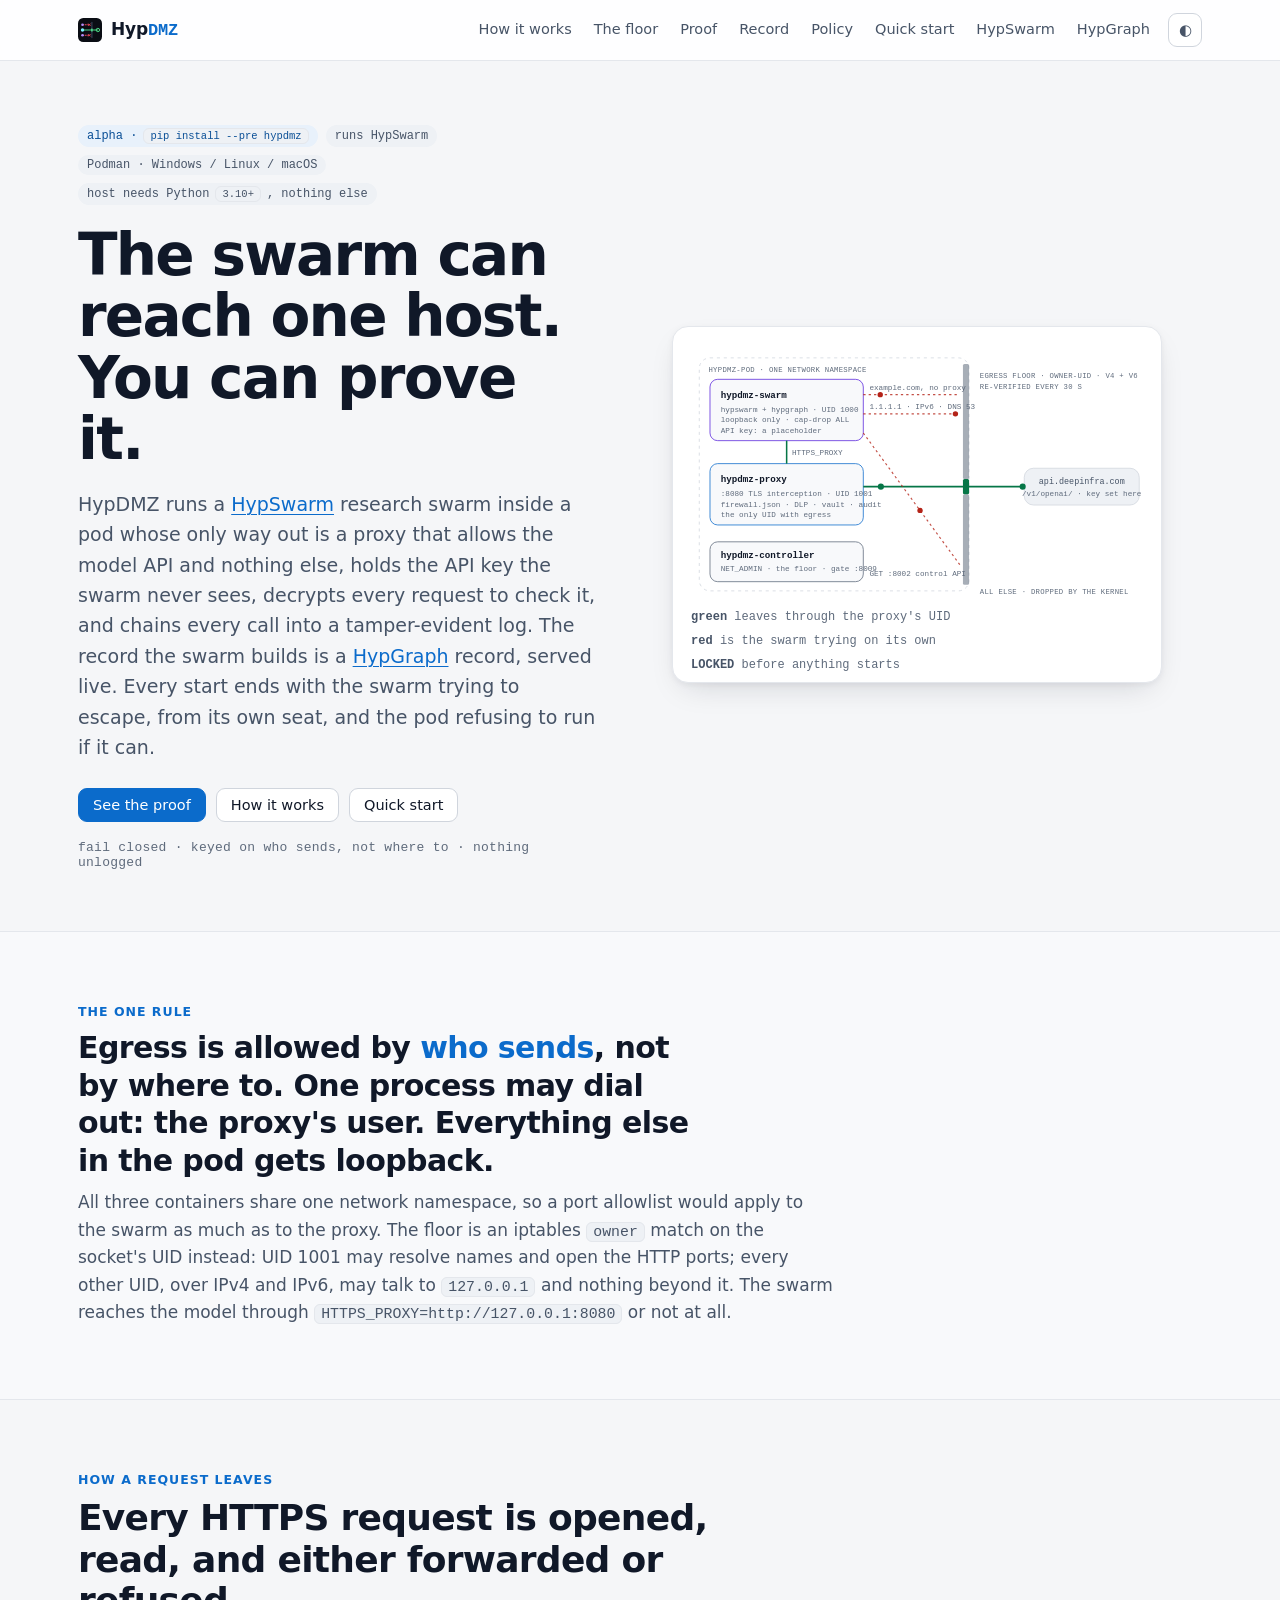
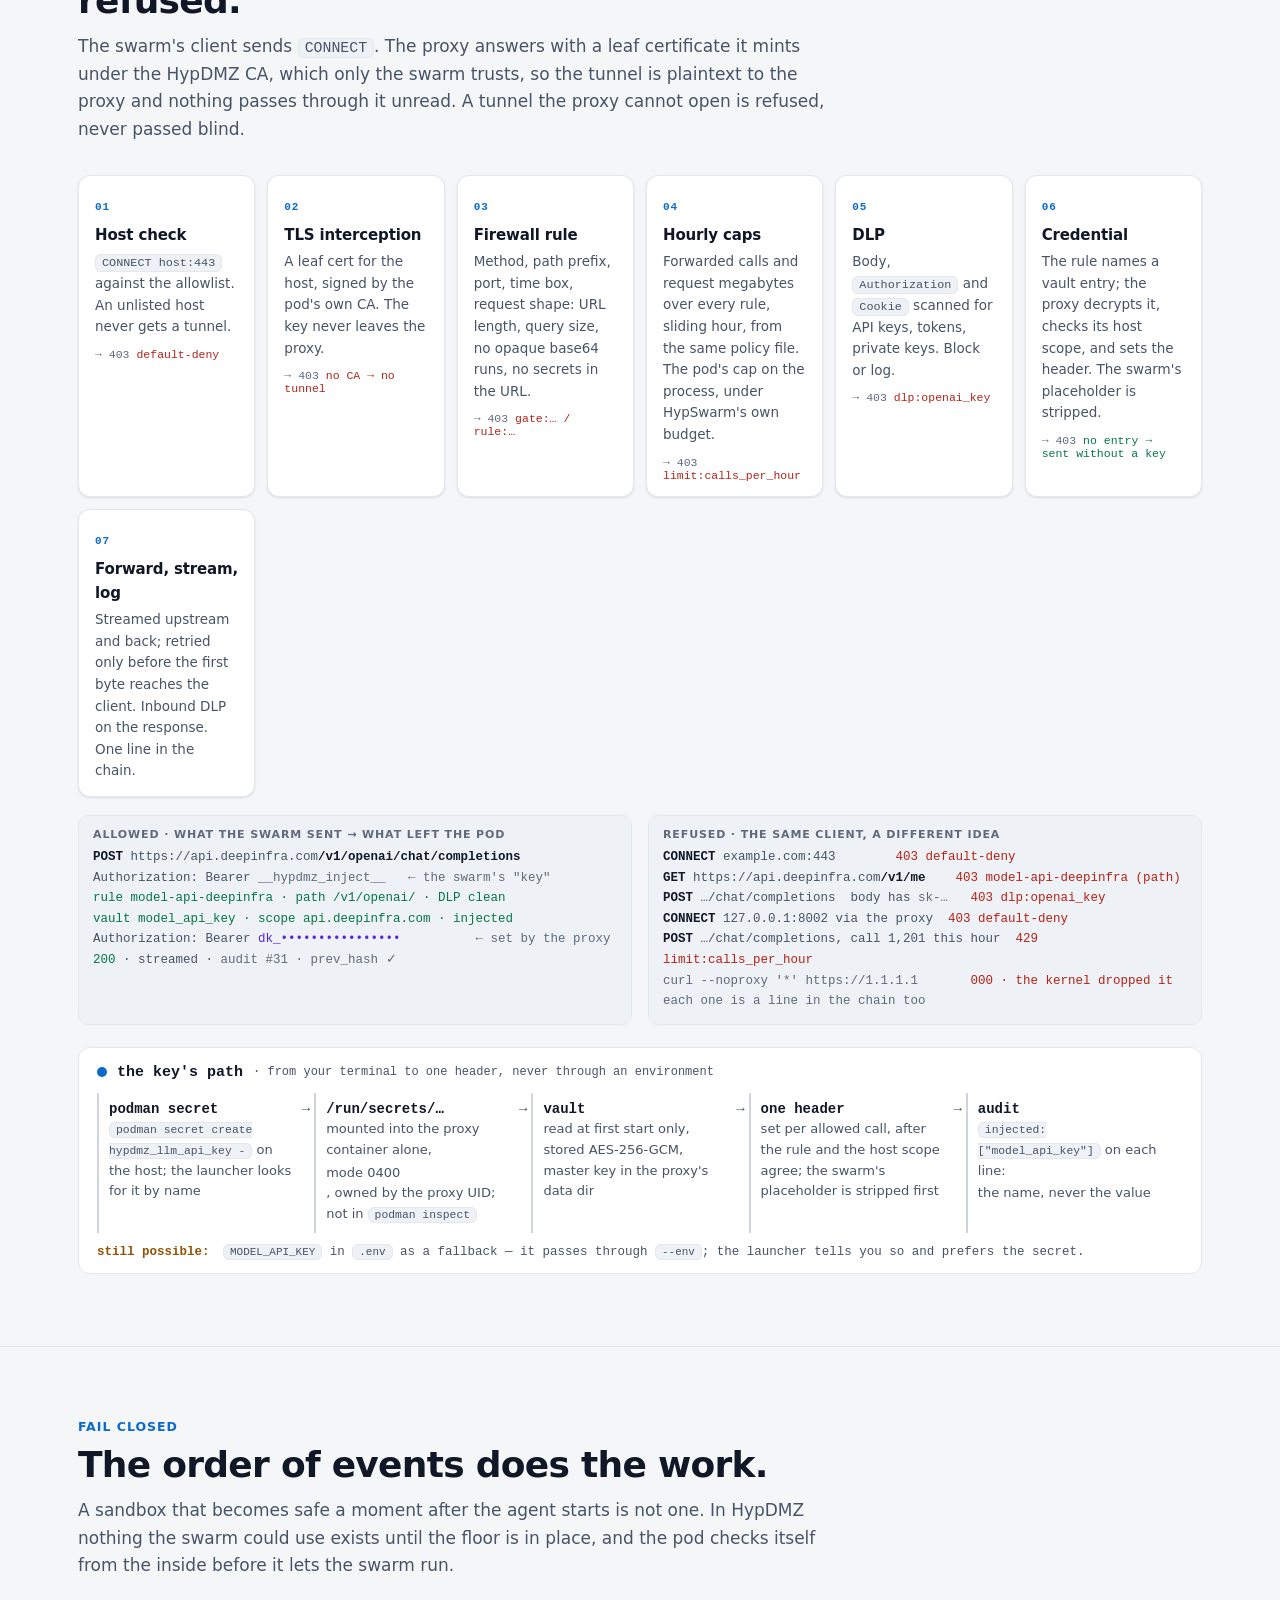
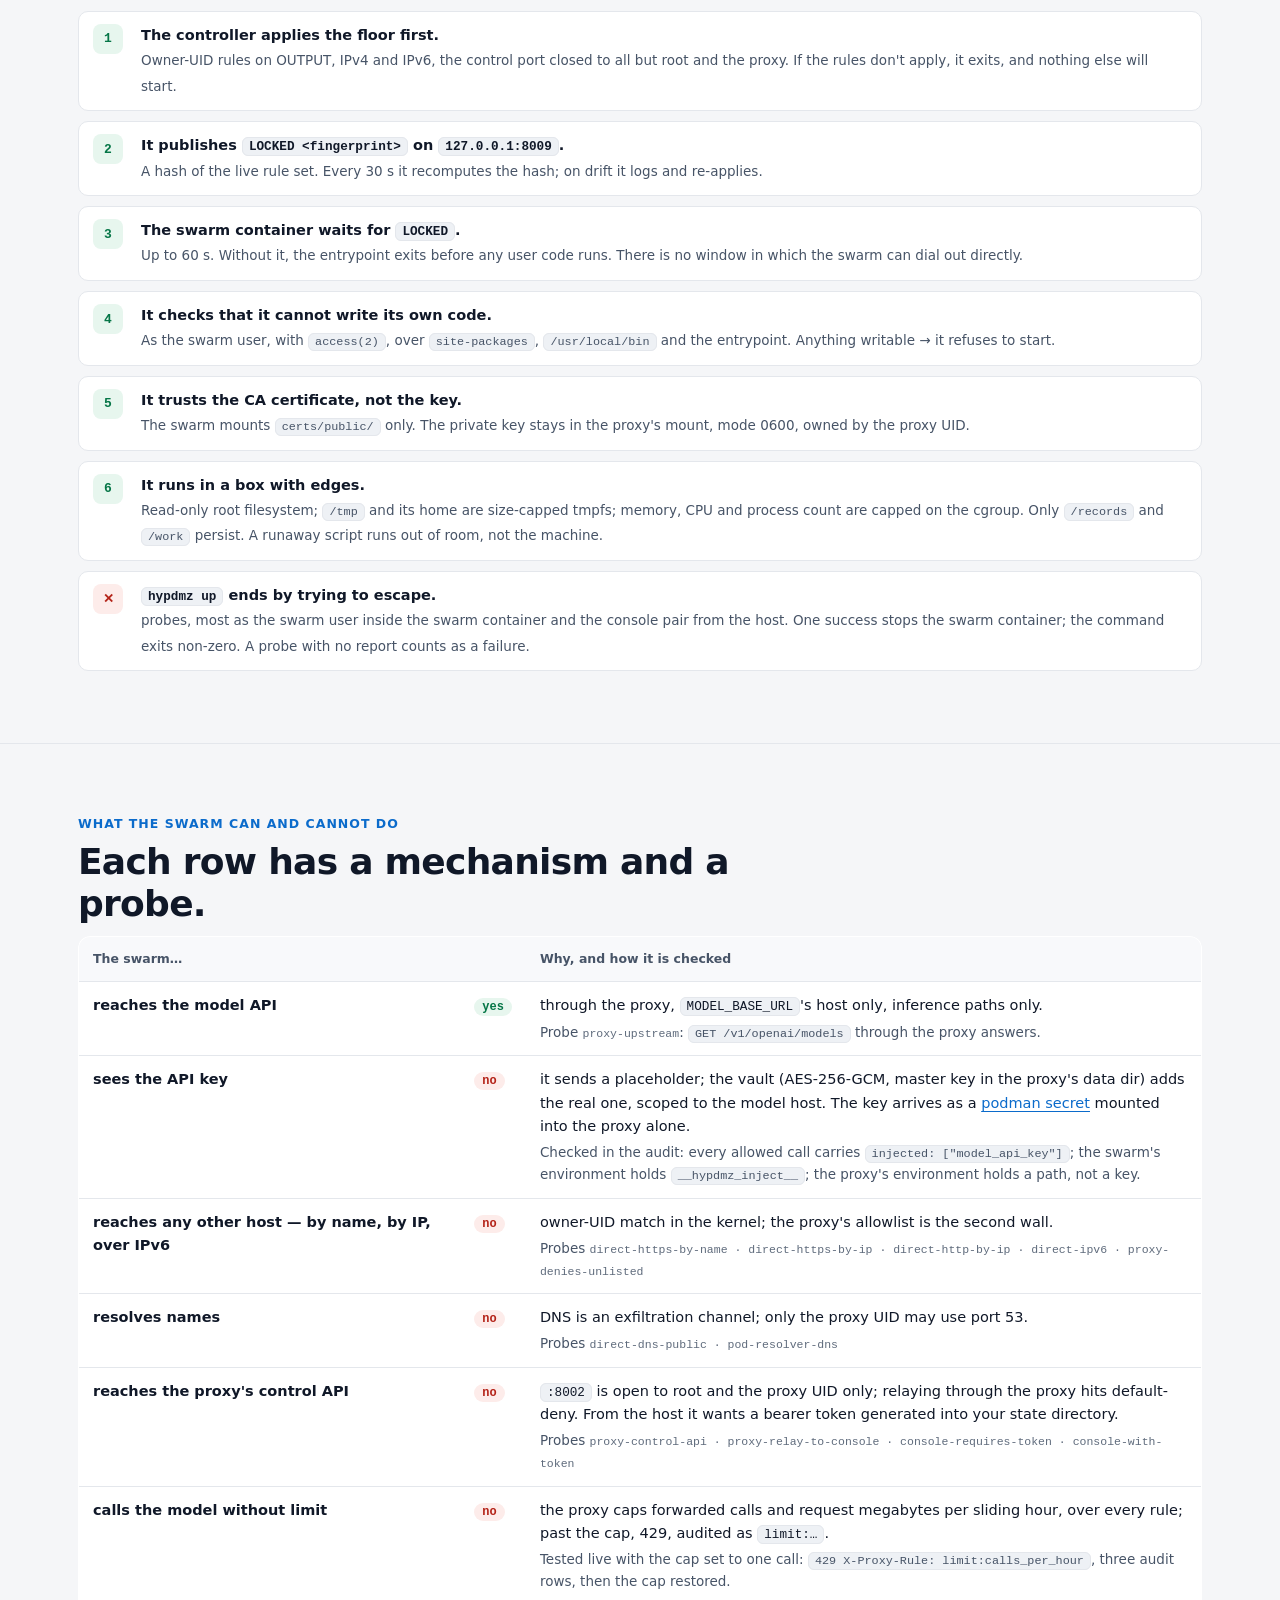
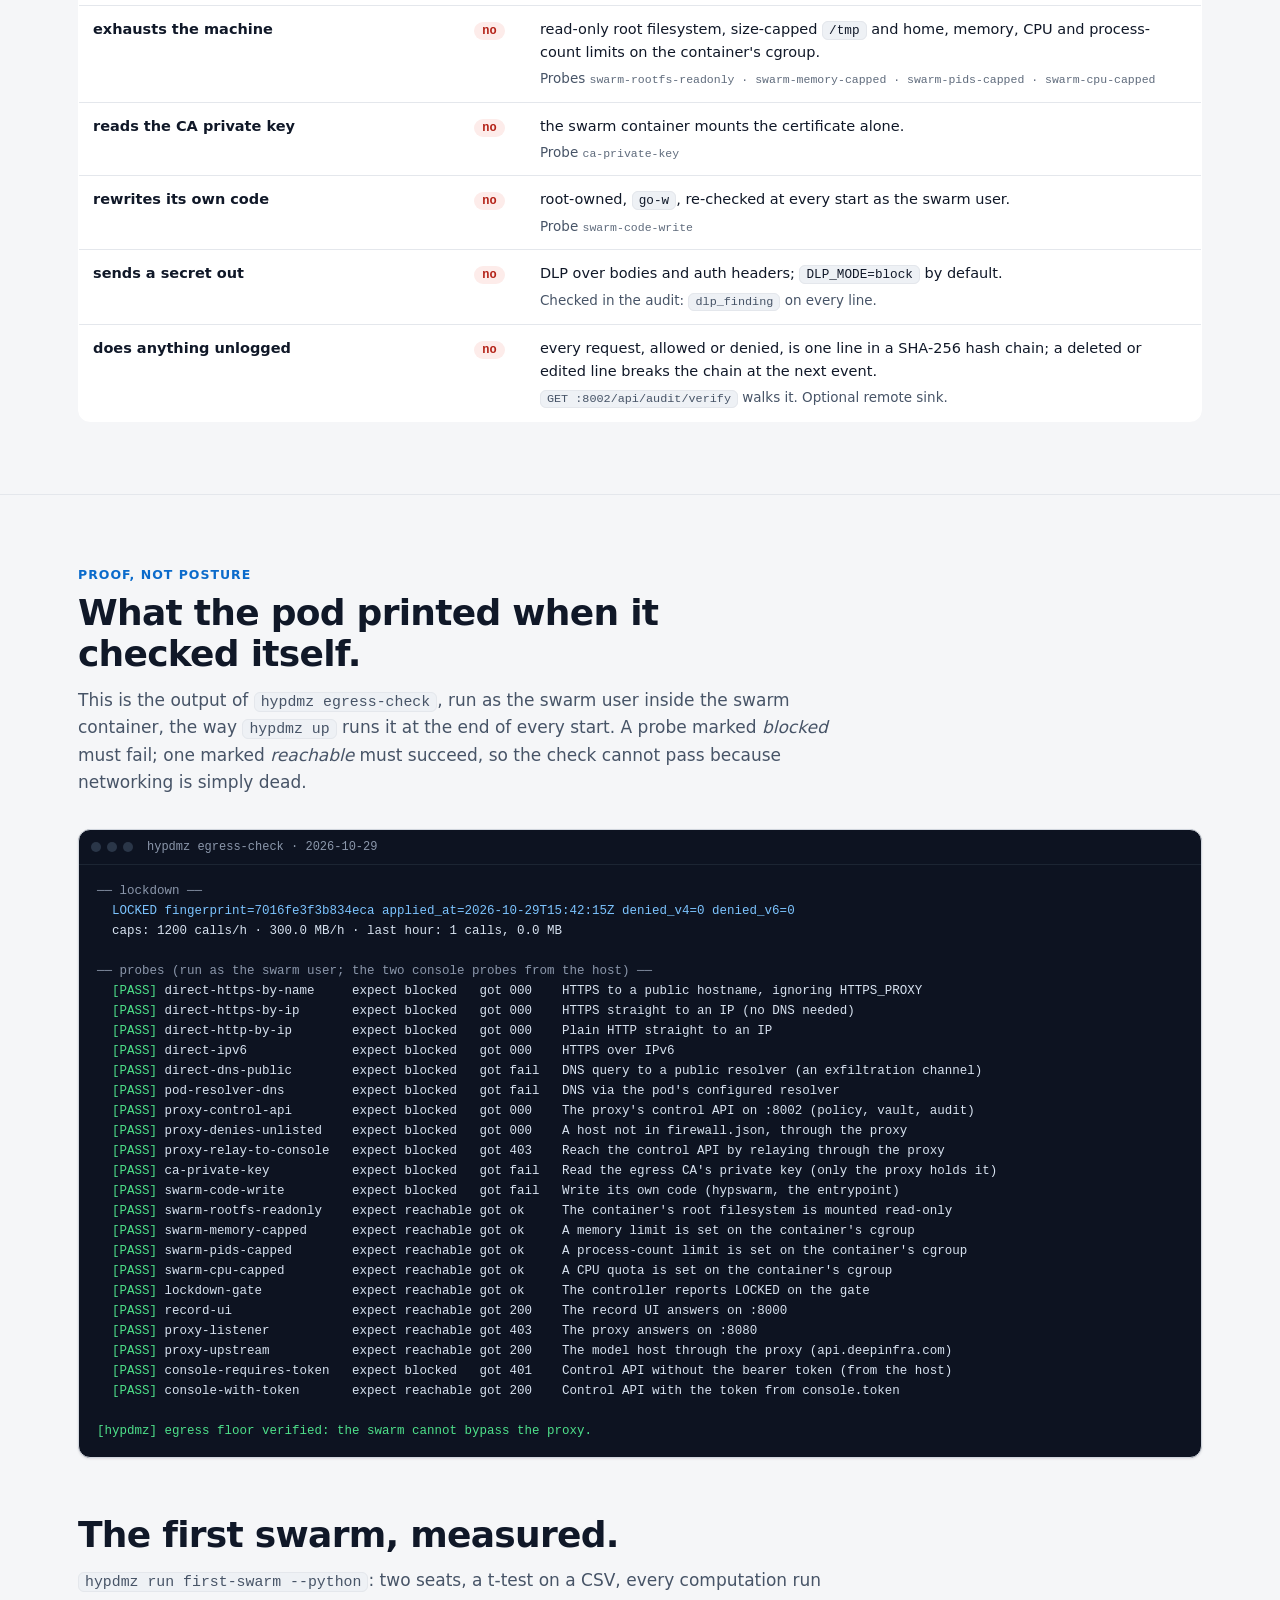
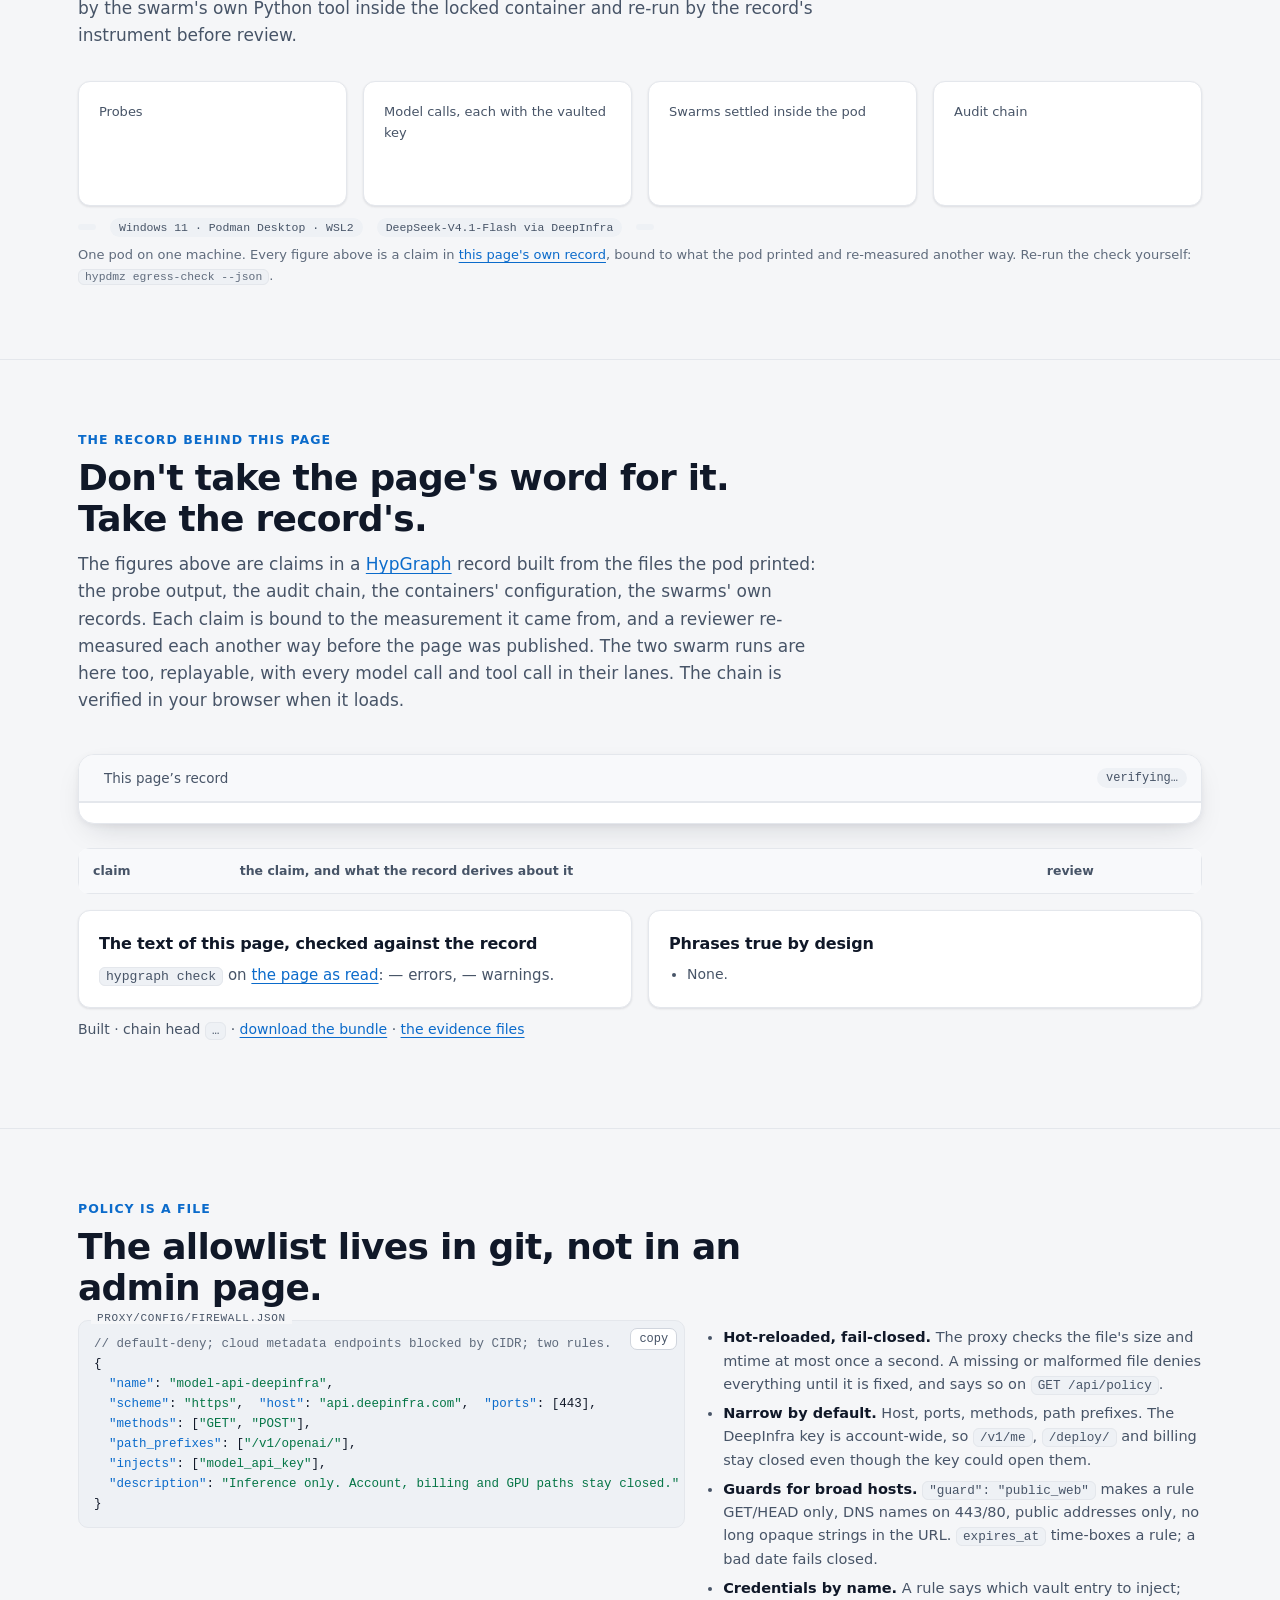
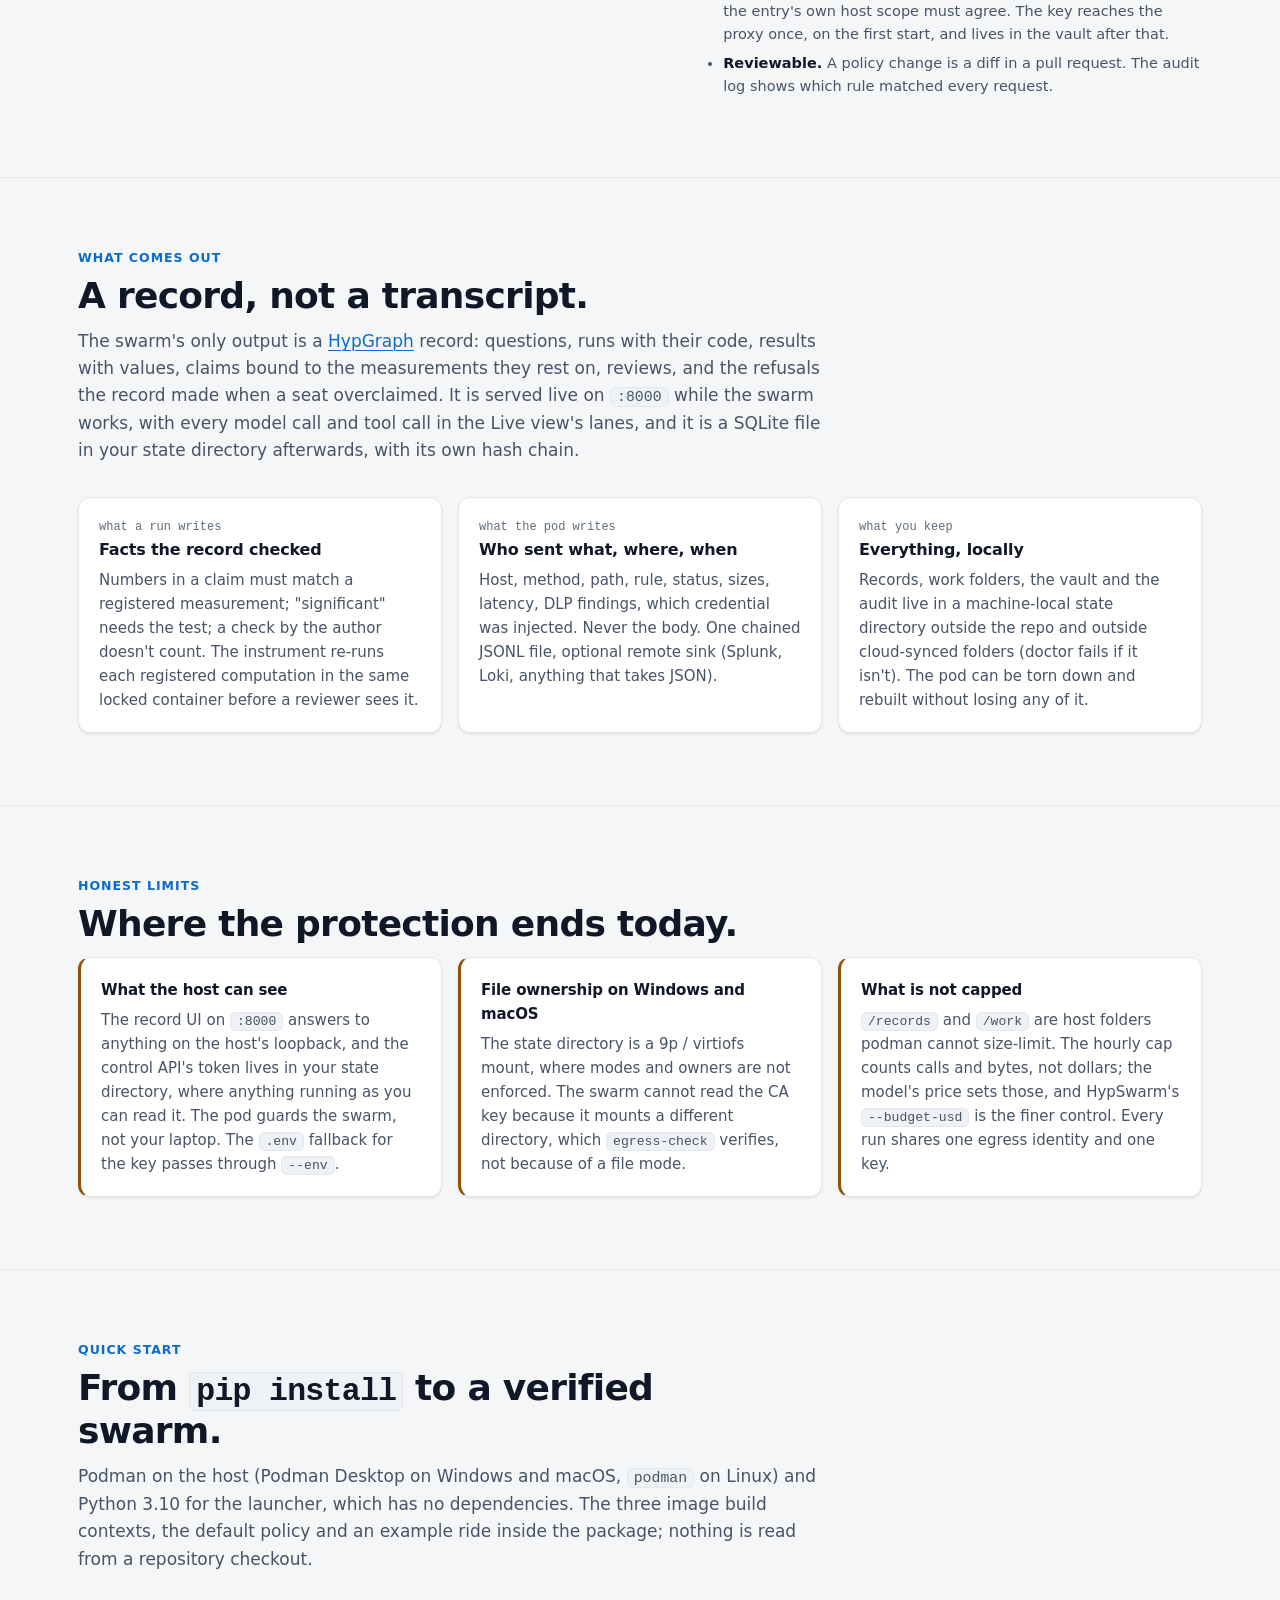
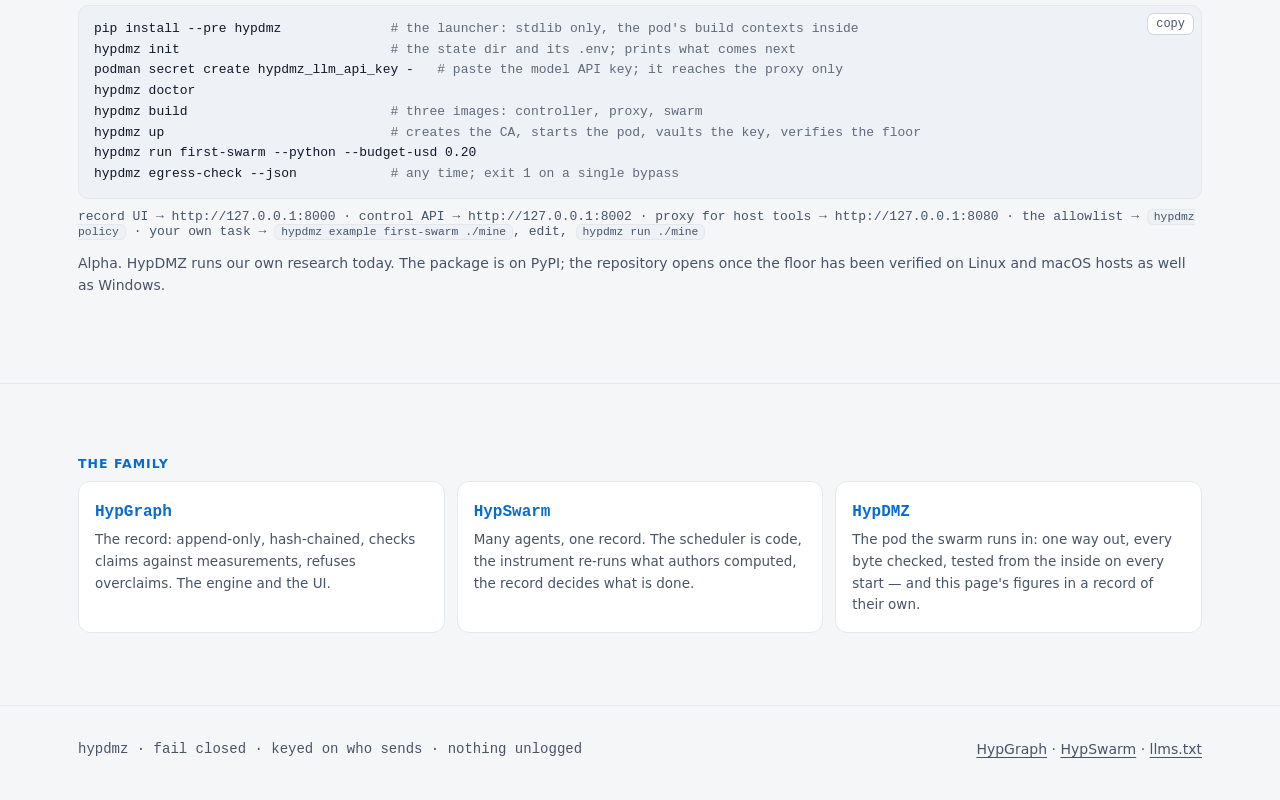
==== commit 04c08061: "hypdmz.com: Python 3.10+, as the launcher now requires Co-Authored-By: Claude Opus 5.5 <noreply@anth" ====
--- a/site/index.html
+++ b/site/index.html
@@ -38,7 +38,7 @@
   <div class="hero-grid">
     <div>
       <div class="hero-tags"><span class="pill accent">alpha · <code>pip install --pre hypdmz</code></span><span class="pill">runs HypSwarm</span>
-        <span class="pill">Podman · Windows / Linux / macOS</span><span class="pill">host needs Python <code>3.9+</code>, nothing else</span></div>
+        <span class="pill">Podman · Windows / Linux / macOS</span><span class="pill">host needs Python <code>3.10+</code>, nothing else</span></div>
       <h1>The swarm can reach one host. <span data-ok="the egress check runs from the swarm's own seat on every start, and this page's figures are claims in a record of their own (#evidence)">You can prove it.</span></h1>
       <p class="lede">HypDMZ runs a <a href="https://hypswarm.com">HypSwarm</a> research swarm inside a pod whose only way
         out is a proxy that allows the model API and nothing else, <span data-ok="the swarm's environment holds a placeholder; the proxy sets the key (CL2 counts the calls)">holds the API key the swarm
@@ -349,7 +349,7 @@
 <section class="block qs" id="start"><div class="wrap">
   <div class="kicker">Quick start</div>
   <h2 class="h">From <code>pip install</code> to a verified swarm.</h2>
-  <p class="sub">Podman on the host (Podman Desktop on Windows and macOS, <code>podman</code> on Linux) and <span data-ok="design constant: pyproject requires-python >= 3.9">Python 3.9</span> for the
+  <p class="sub">Podman on the host (Podman Desktop on Windows and macOS, <code>podman</code> on Linux) and <span data-ok="design constant: pyproject requires-python >= 3.10">Python 3.10</span> for the
     launcher, which has no dependencies. The three image build contexts, the default policy and an example ride
     inside the package; nothing is read from a repository checkout.</p>
   <div class="code"><button class="copy" type="button" data-copy>copy</button>
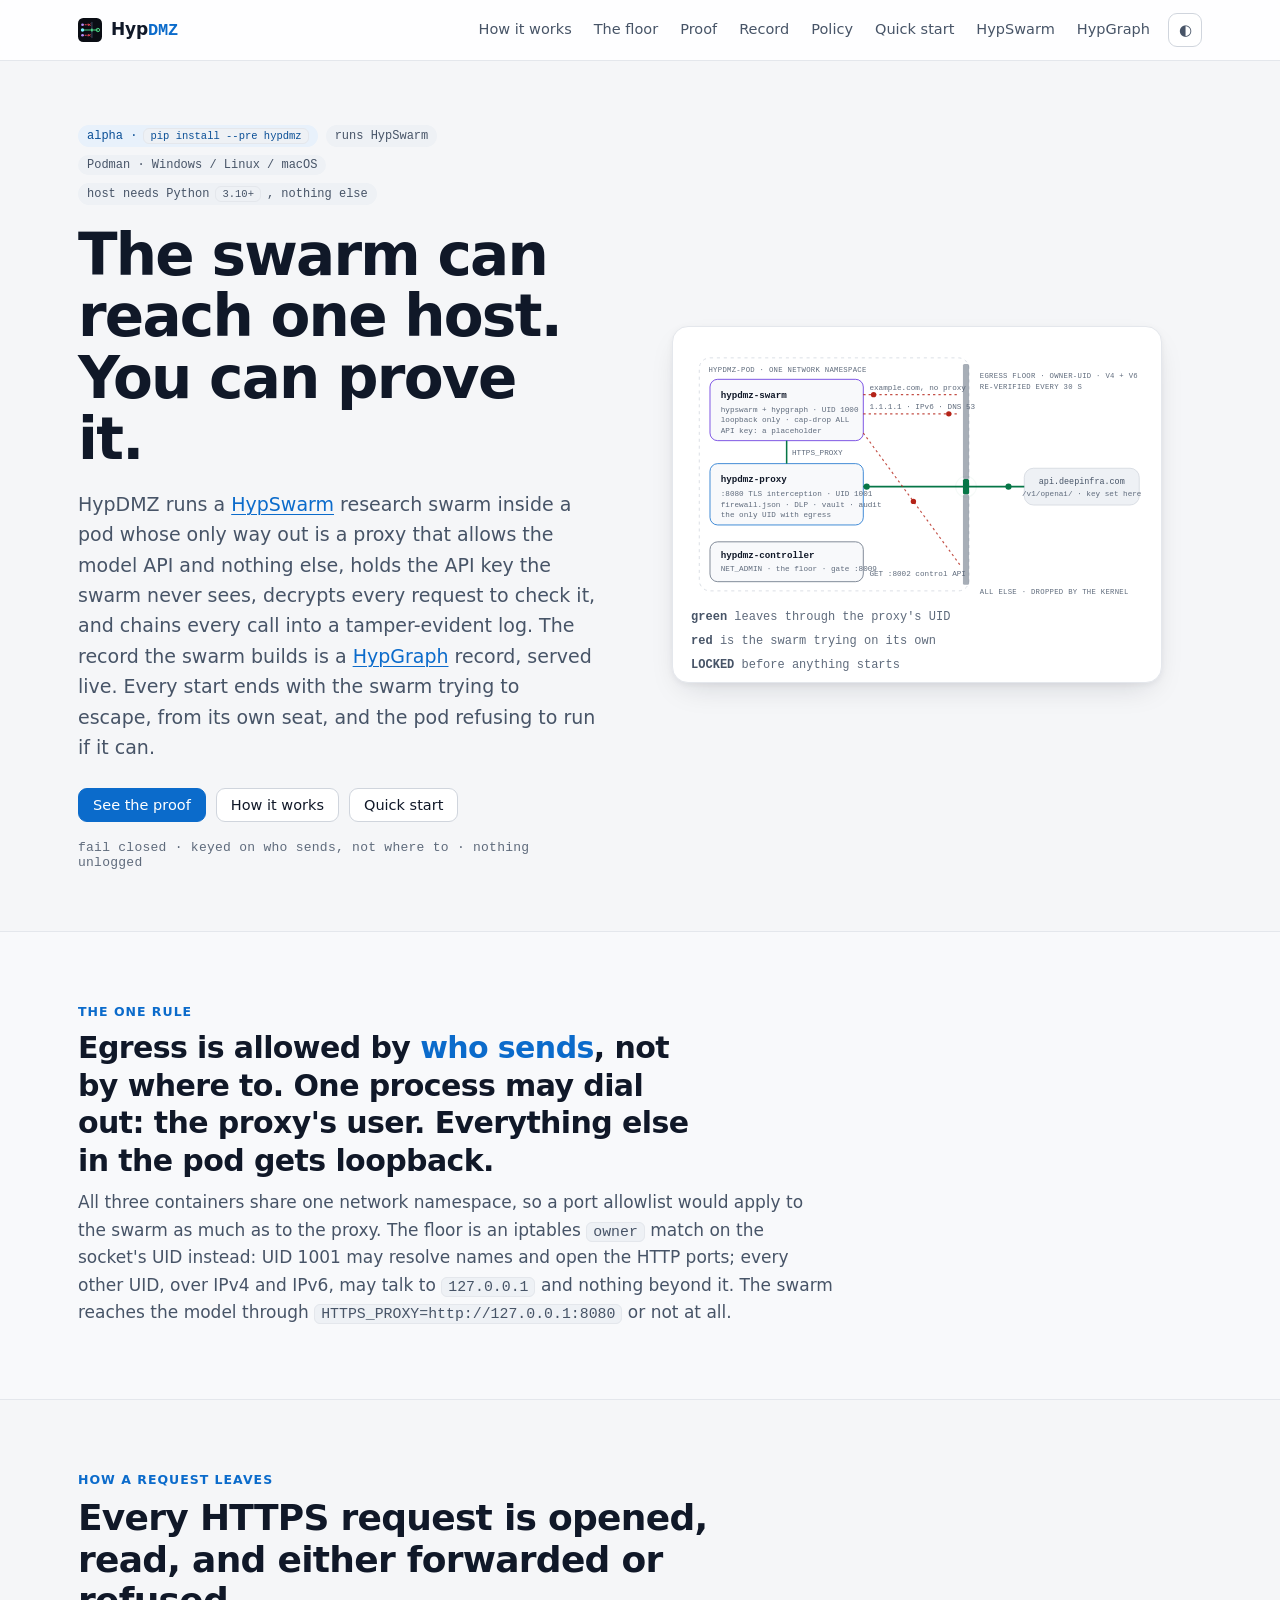
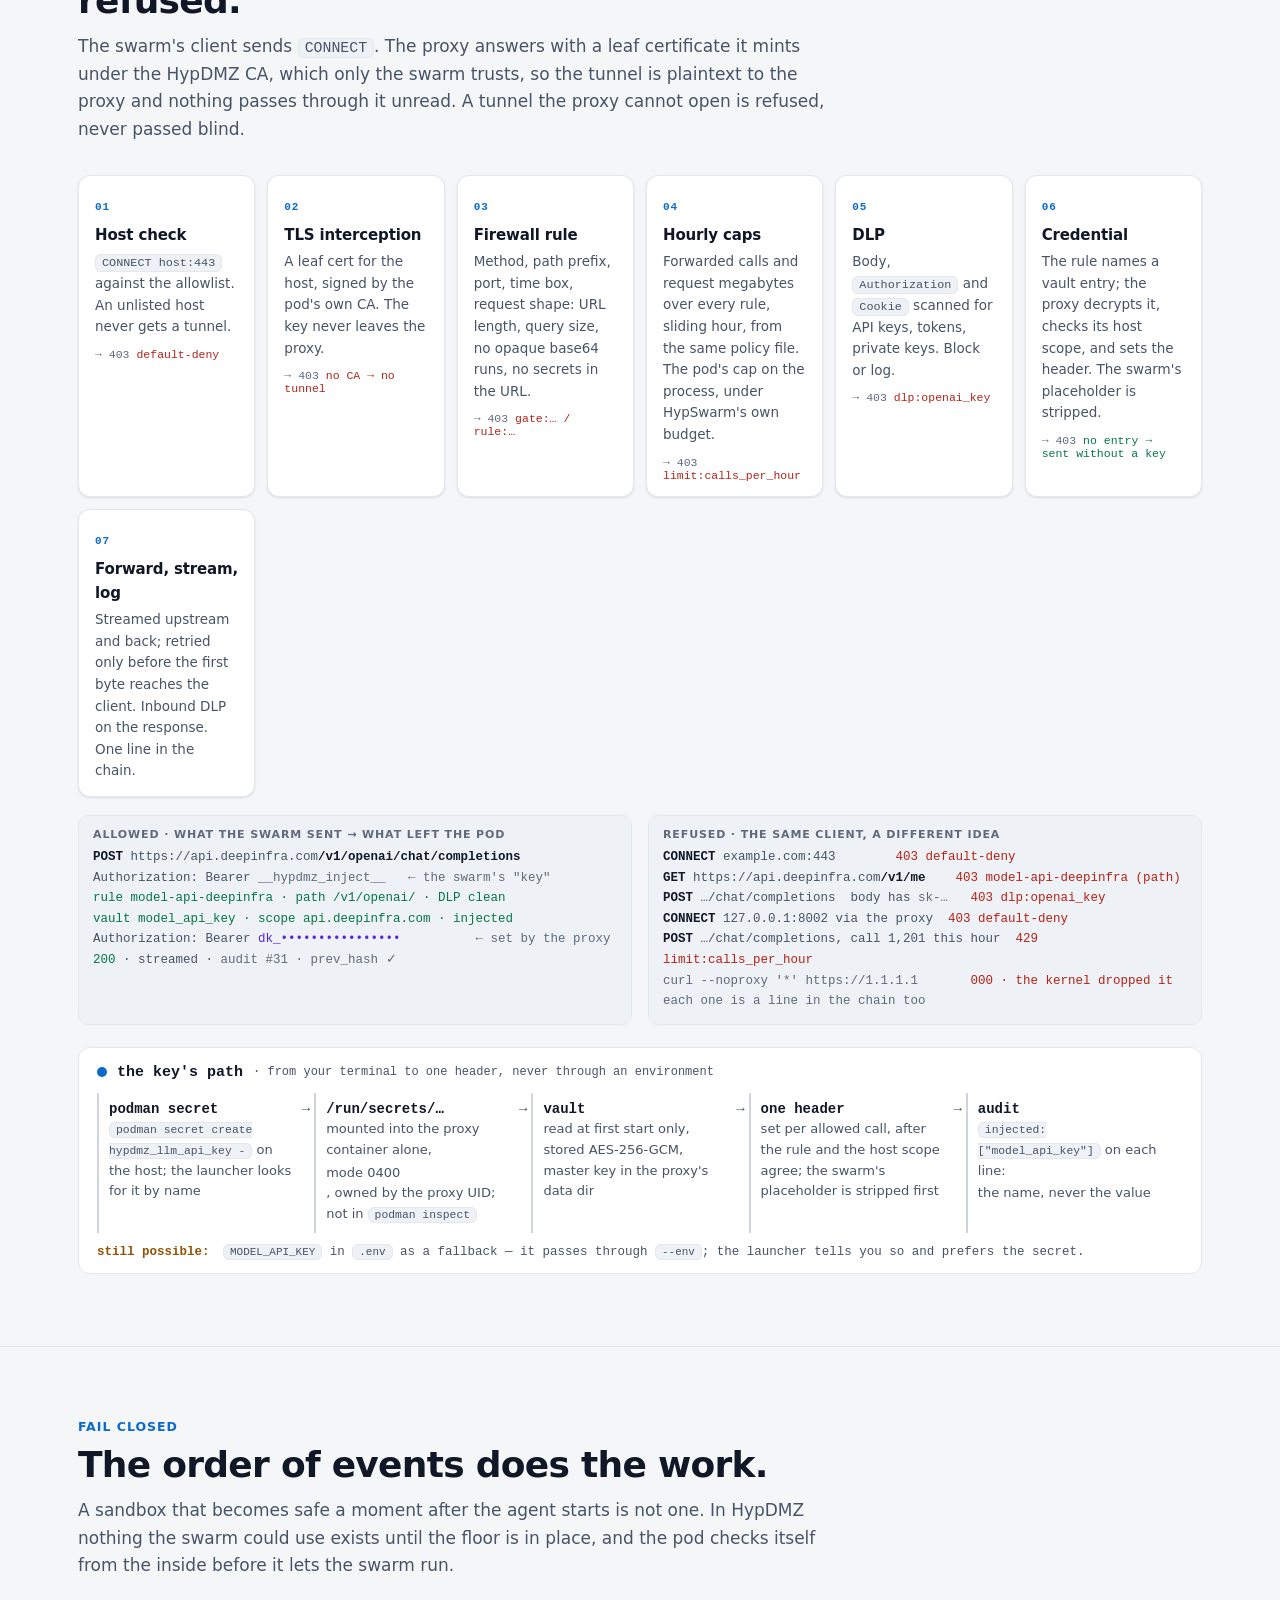
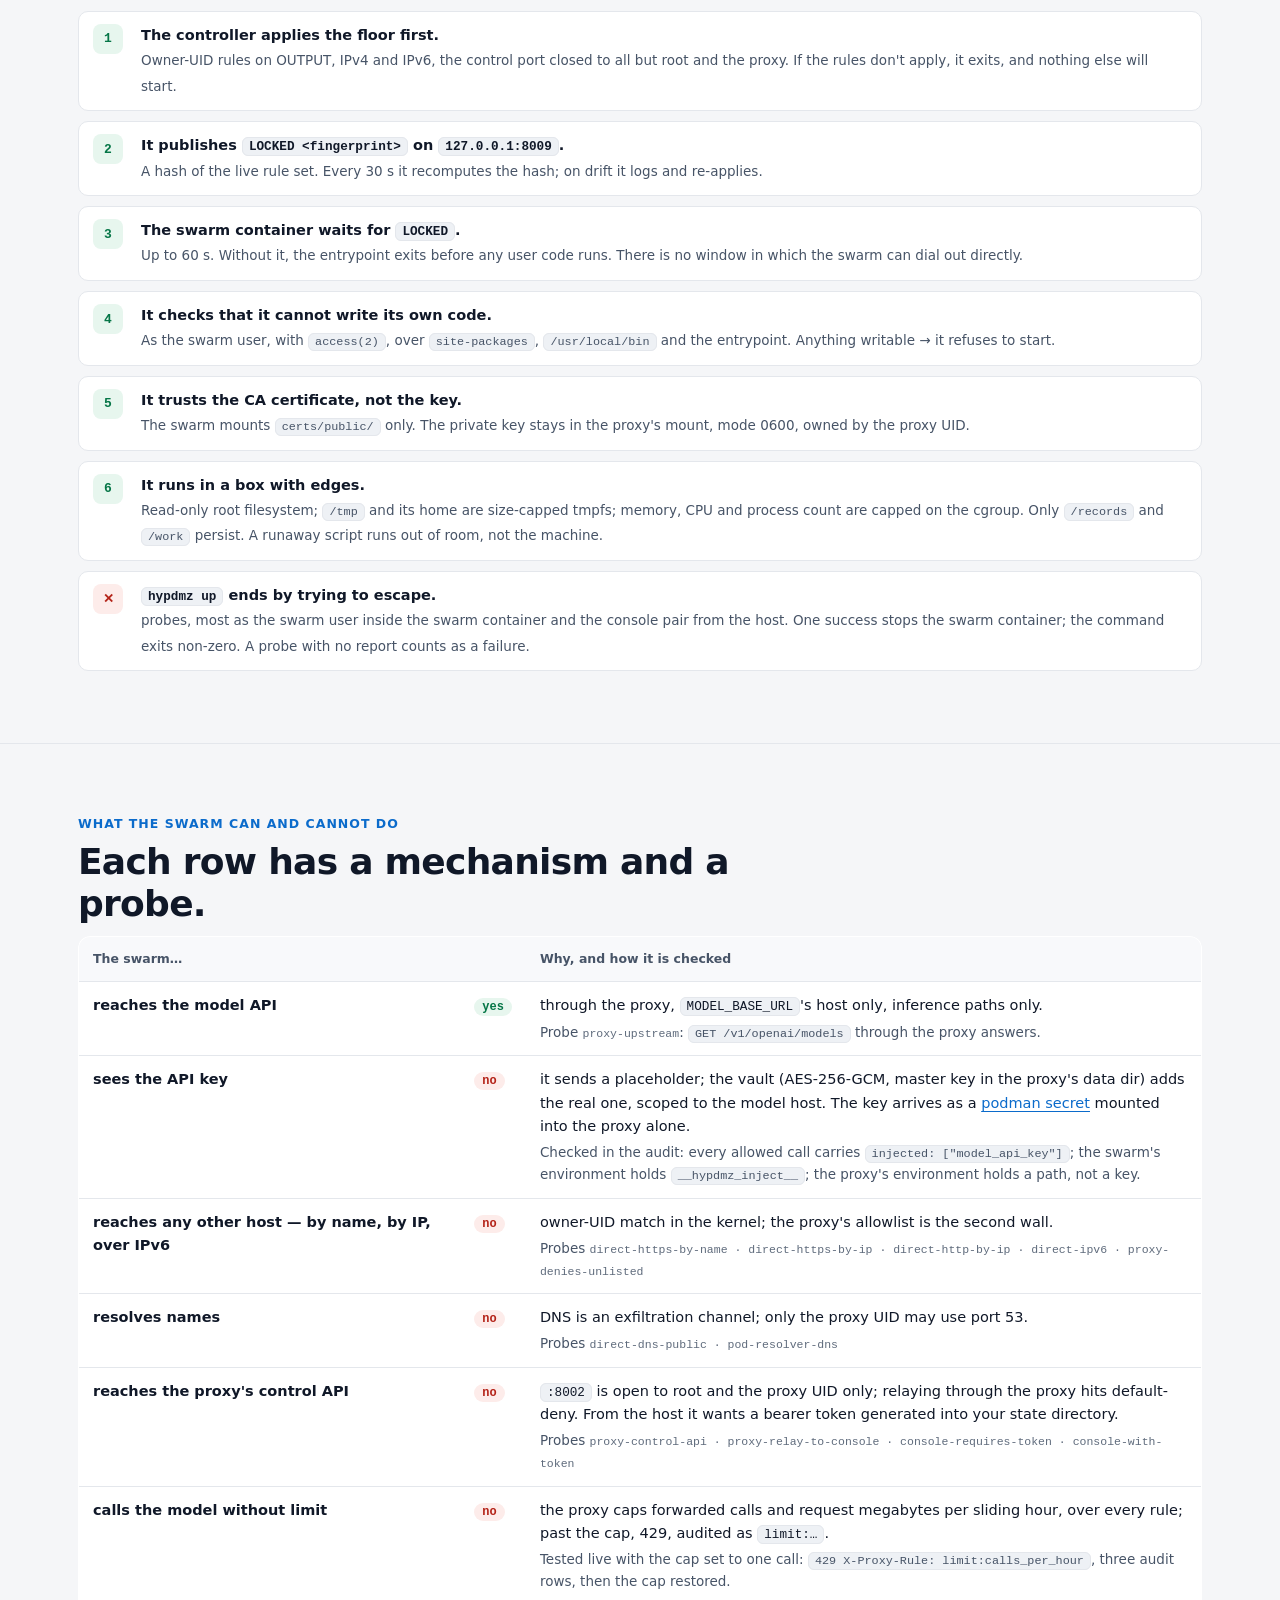
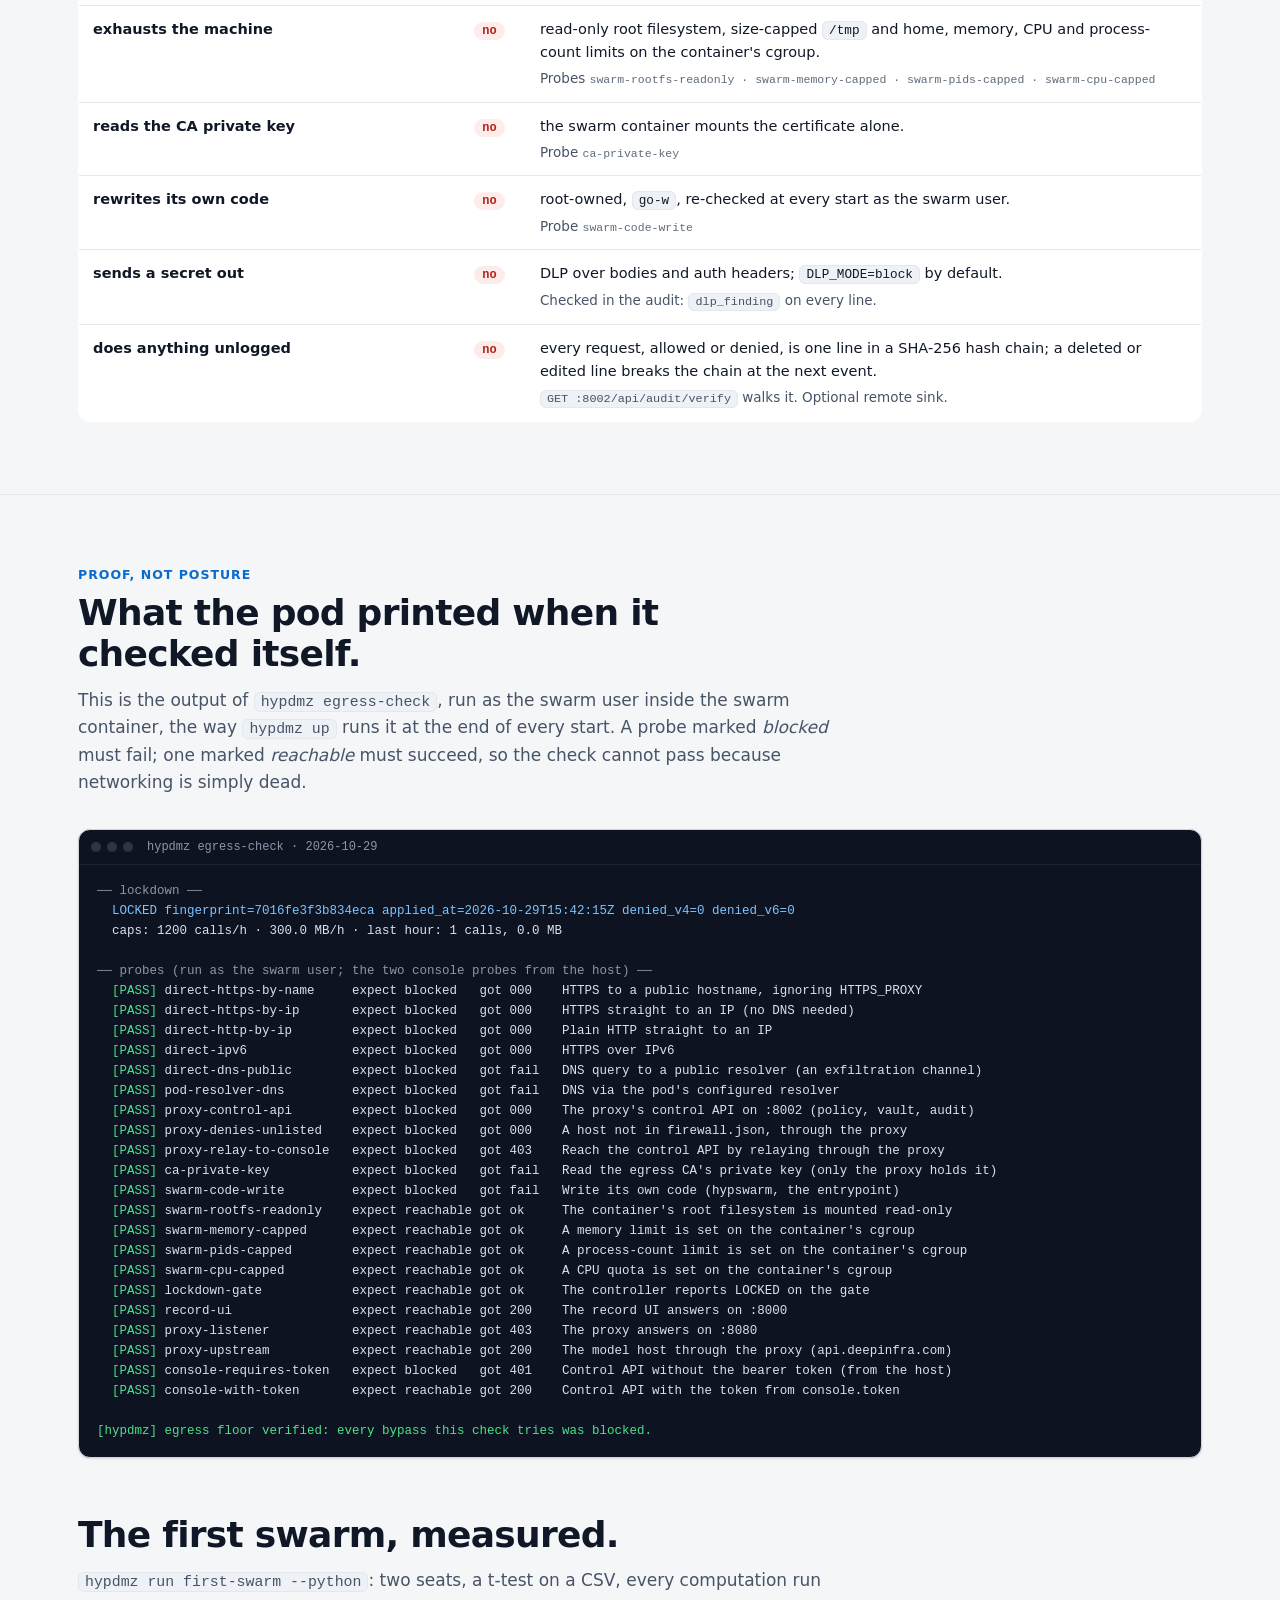
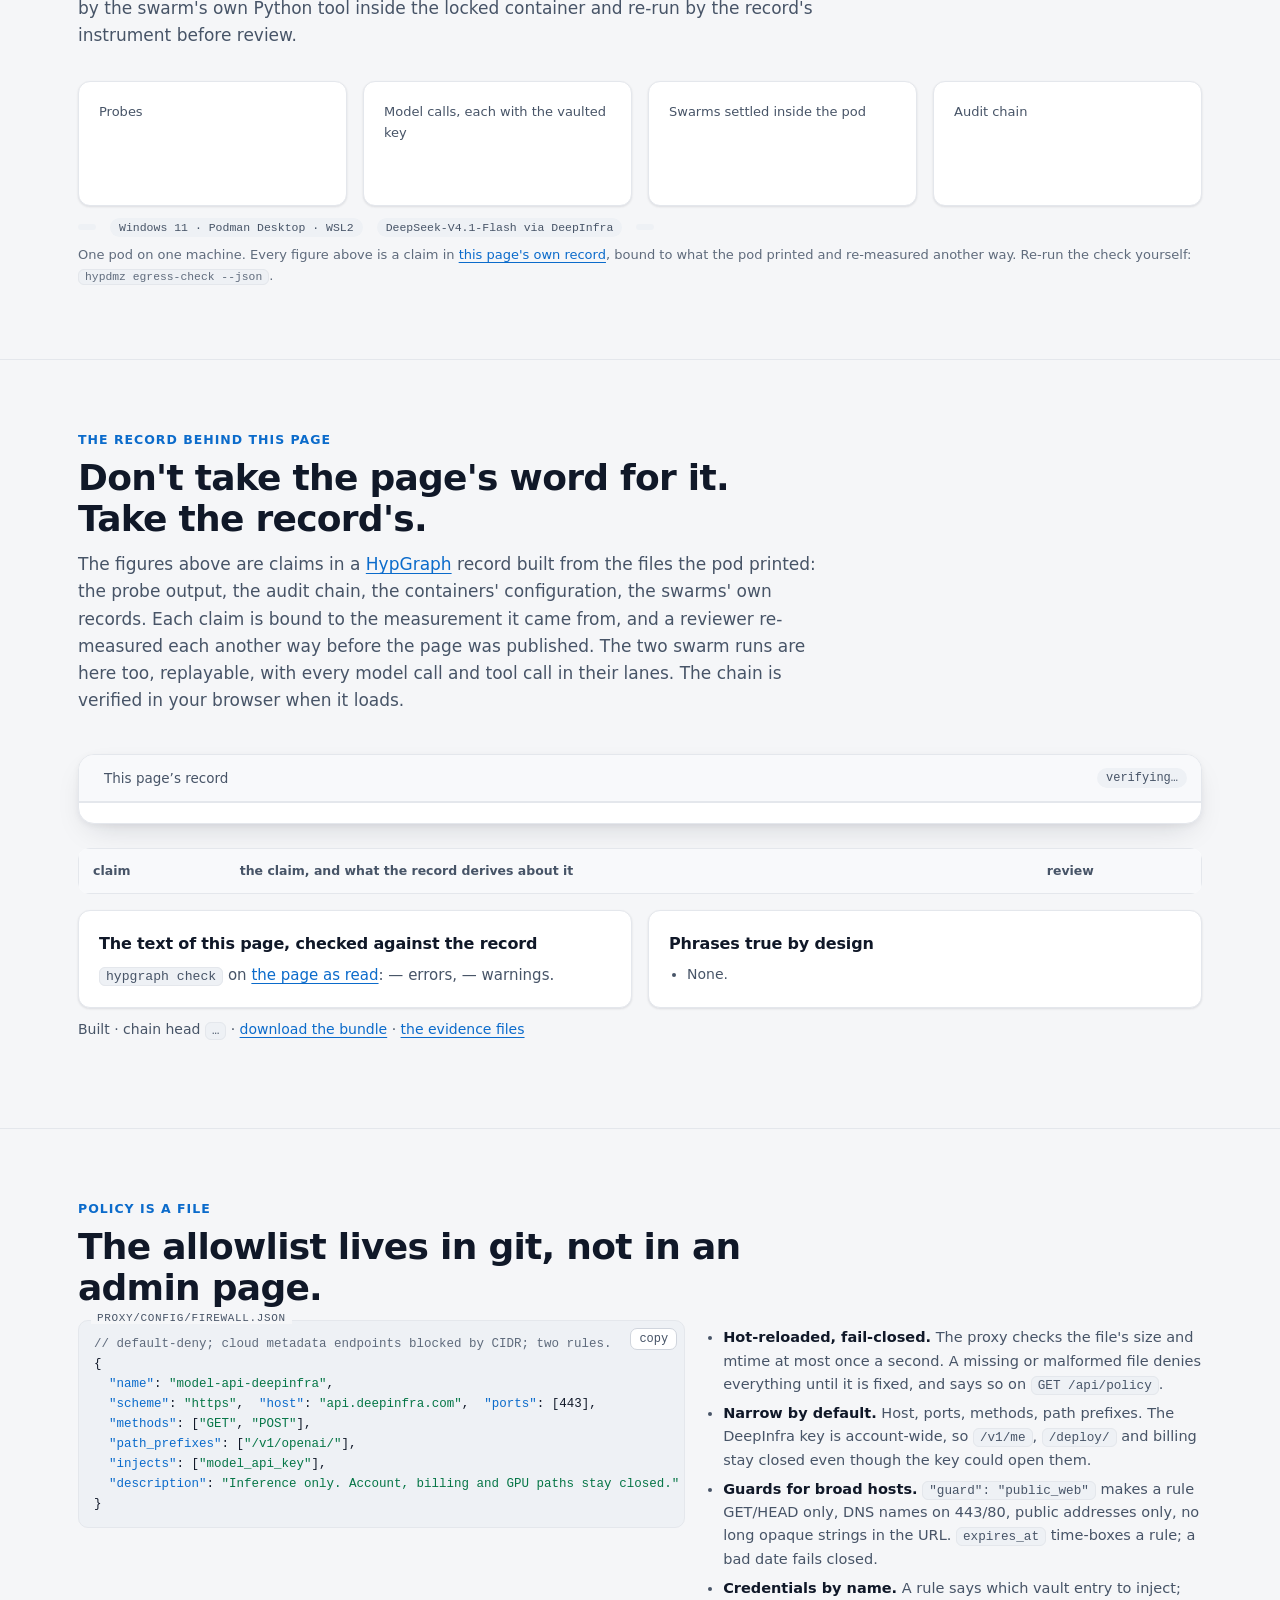
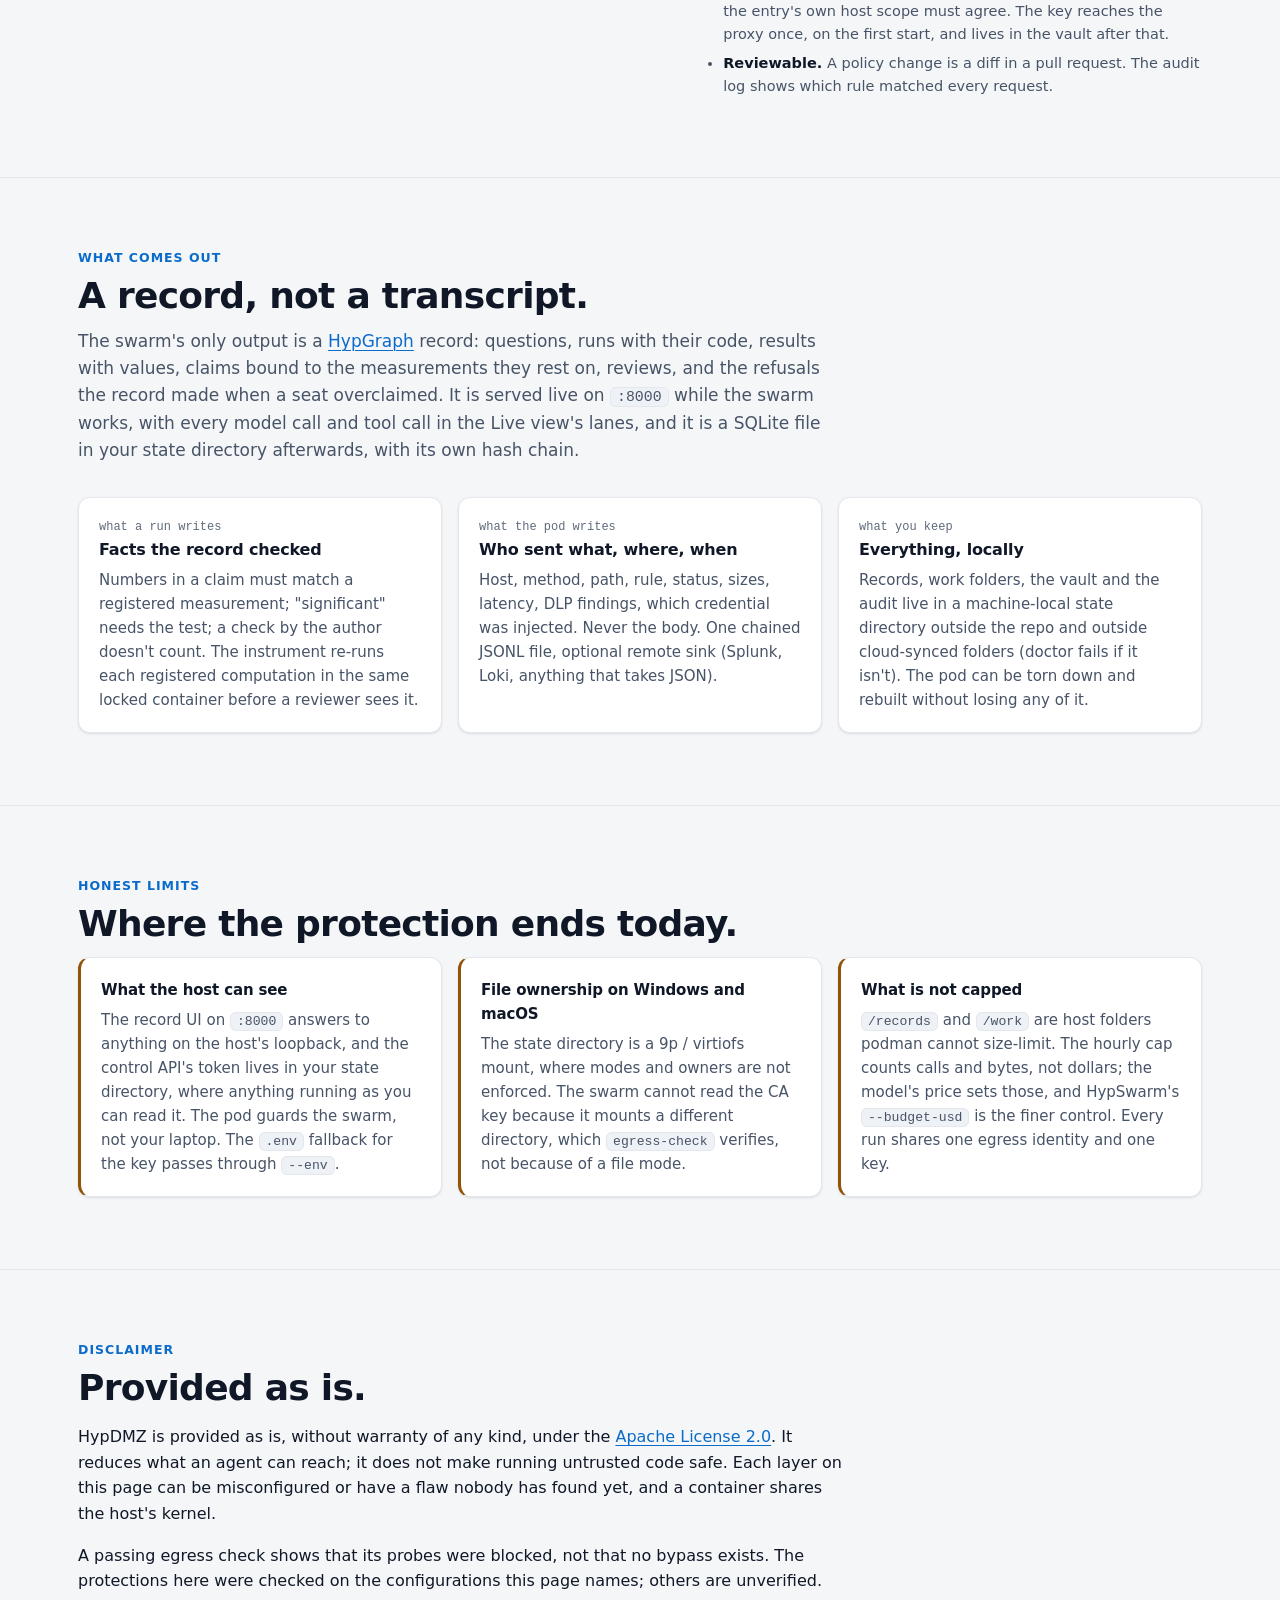
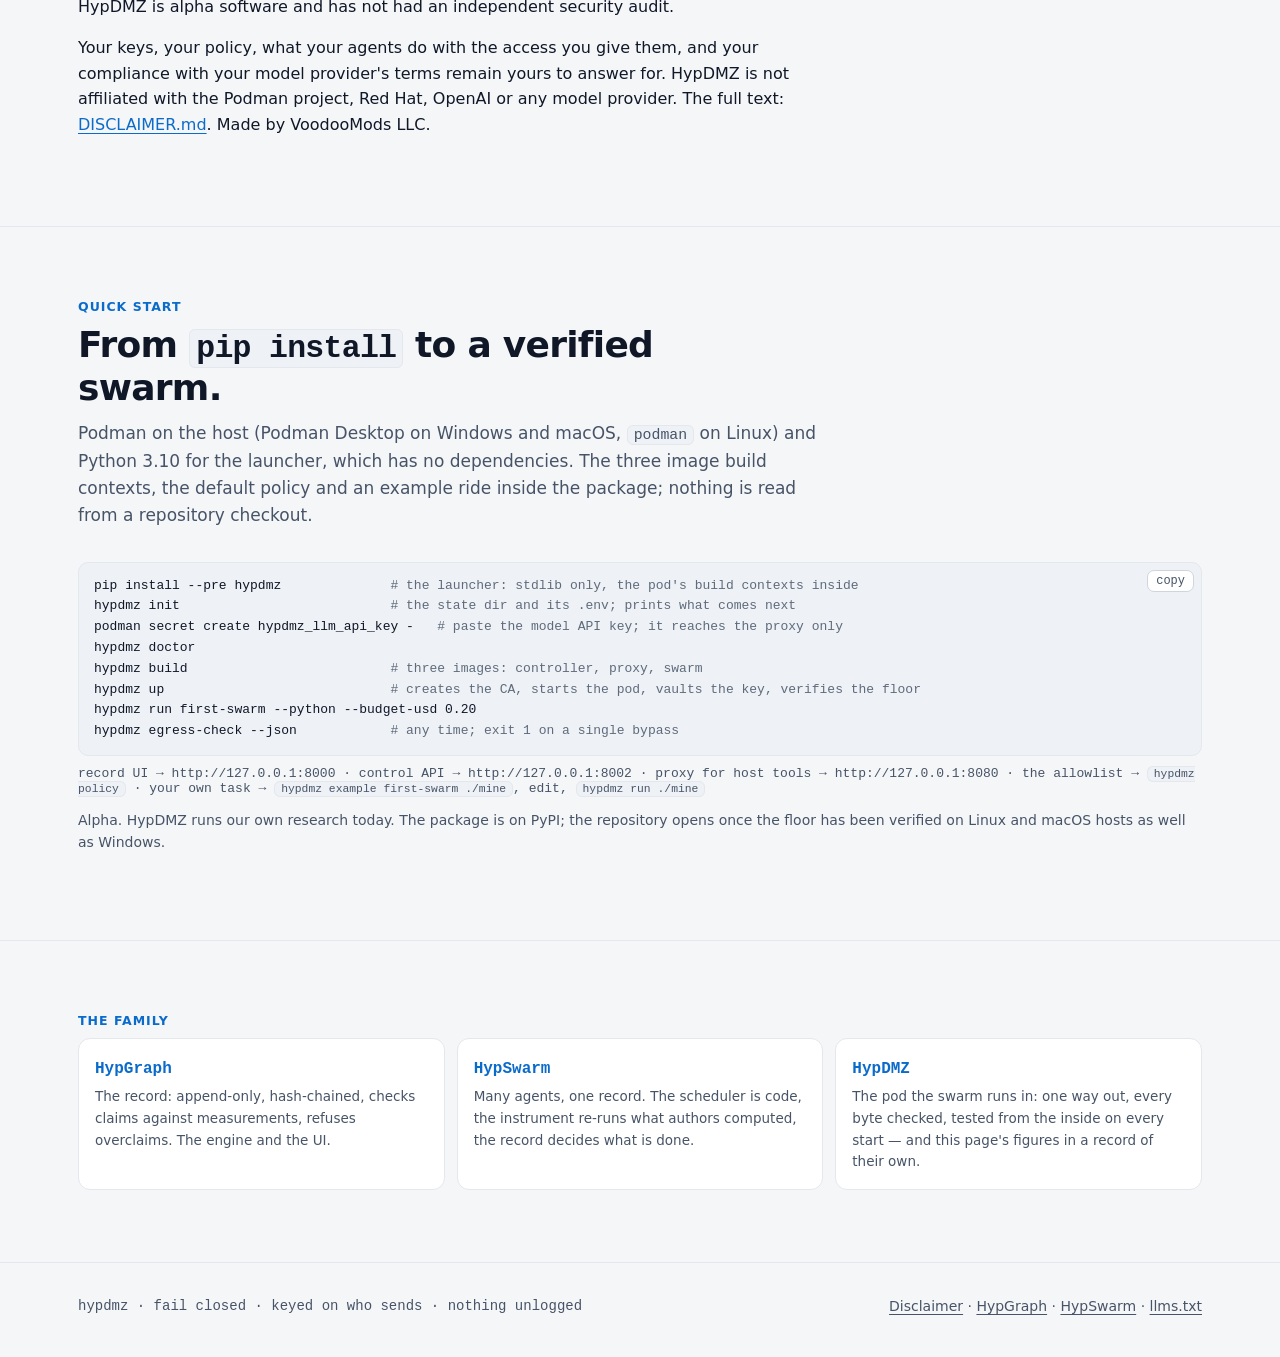
==== commit 36cae024: "Apache-2.0 licence and a disclaimer: reduces reach, does not make untrusted code safe HypDMZ was pub" ====
--- a/site/index.html
+++ b/site/index.html
@@ -248,7 +248,7 @@
   <span class="pass">[PASS]</span> console-requires-token   expect blocked   got 401    Control API without the bearer token (from the host)
   <span class="pass">[PASS]</span> console-with-token       expect reachable got 200    Control API with the token from console.token
 
-<span class="pass">[hypdmz] egress floor verified: the swarm cannot bypass the proxy.</span></pre></div>
+<span class="pass">[hypdmz] egress floor verified: every bypass this check tries was blocked.</span></pre></div>
 
   <h2 class="h" style="margin-top:56px">The first swarm, measured.</h2>
   <p class="sub"><code>hypdmz run first-swarm --python</code>: two seats, a t-test on a CSV, every computation run by
@@ -346,6 +346,23 @@
   </div>
 </div></section>
 
+<section class="block" id="disclaimer"><div class="wrap">
+  <div class="kicker">Disclaimer</div>
+  <h2 class="h">Provided as is.</h2>
+  <div class="prose disclaimer">
+    <p>HypDMZ is provided as is, without warranty of any kind, under the <a href="https://github.com/voodoomods/hypdmz/blob/main/LICENSE">Apache License 2.0</a>.
+      It reduces what an agent can reach; it does not make running untrusted code safe. Each layer on this page can be
+      misconfigured or have a flaw nobody has found yet, and a container shares the host's kernel.</p>
+    <p>A passing egress check shows that its probes were blocked, not that no bypass exists. The protections here were
+      checked on the configurations this page names; others are unverified. HypDMZ is alpha software and has not had an
+      independent security audit.</p>
+    <p>Your keys, your policy, what your agents do with the access you give them, and your compliance with your model
+      provider's terms remain yours to answer for. HypDMZ is not affiliated with the Podman project, Red Hat, OpenAI or
+      any model provider. The full text: <a href="https://github.com/voodoomods/hypdmz/blob/main/DISCLAIMER.md">DISCLAIMER.md</a>.
+      Made by VoodooMods LLC.</p>
+  </div>
+</div></section>
+
 <section class="block qs" id="start"><div class="wrap">
   <div class="kicker">Quick start</div>
   <h2 class="h">From <code>pip install</code> to a verified swarm.</h2>
@@ -379,7 +396,7 @@
 
 <footer><div class="wrap">
   <span class="slogan">hypdmz · fail closed · keyed on who sends · nothing unlogged</span>
-  <span><a href="https://hypgraph.com">HypGraph</a> · <a href="https://hypswarm.com">HypSwarm</a> · <a href="llms.txt">llms.txt</a></span>
+  <span><a href="#disclaimer">Disclaimer</a> · <a href="https://hypgraph.com">HypGraph</a> · <a href="https://hypswarm.com">HypSwarm</a> · <a href="llms.txt">llms.txt</a></span>
 </div></footer>
 
 <script>
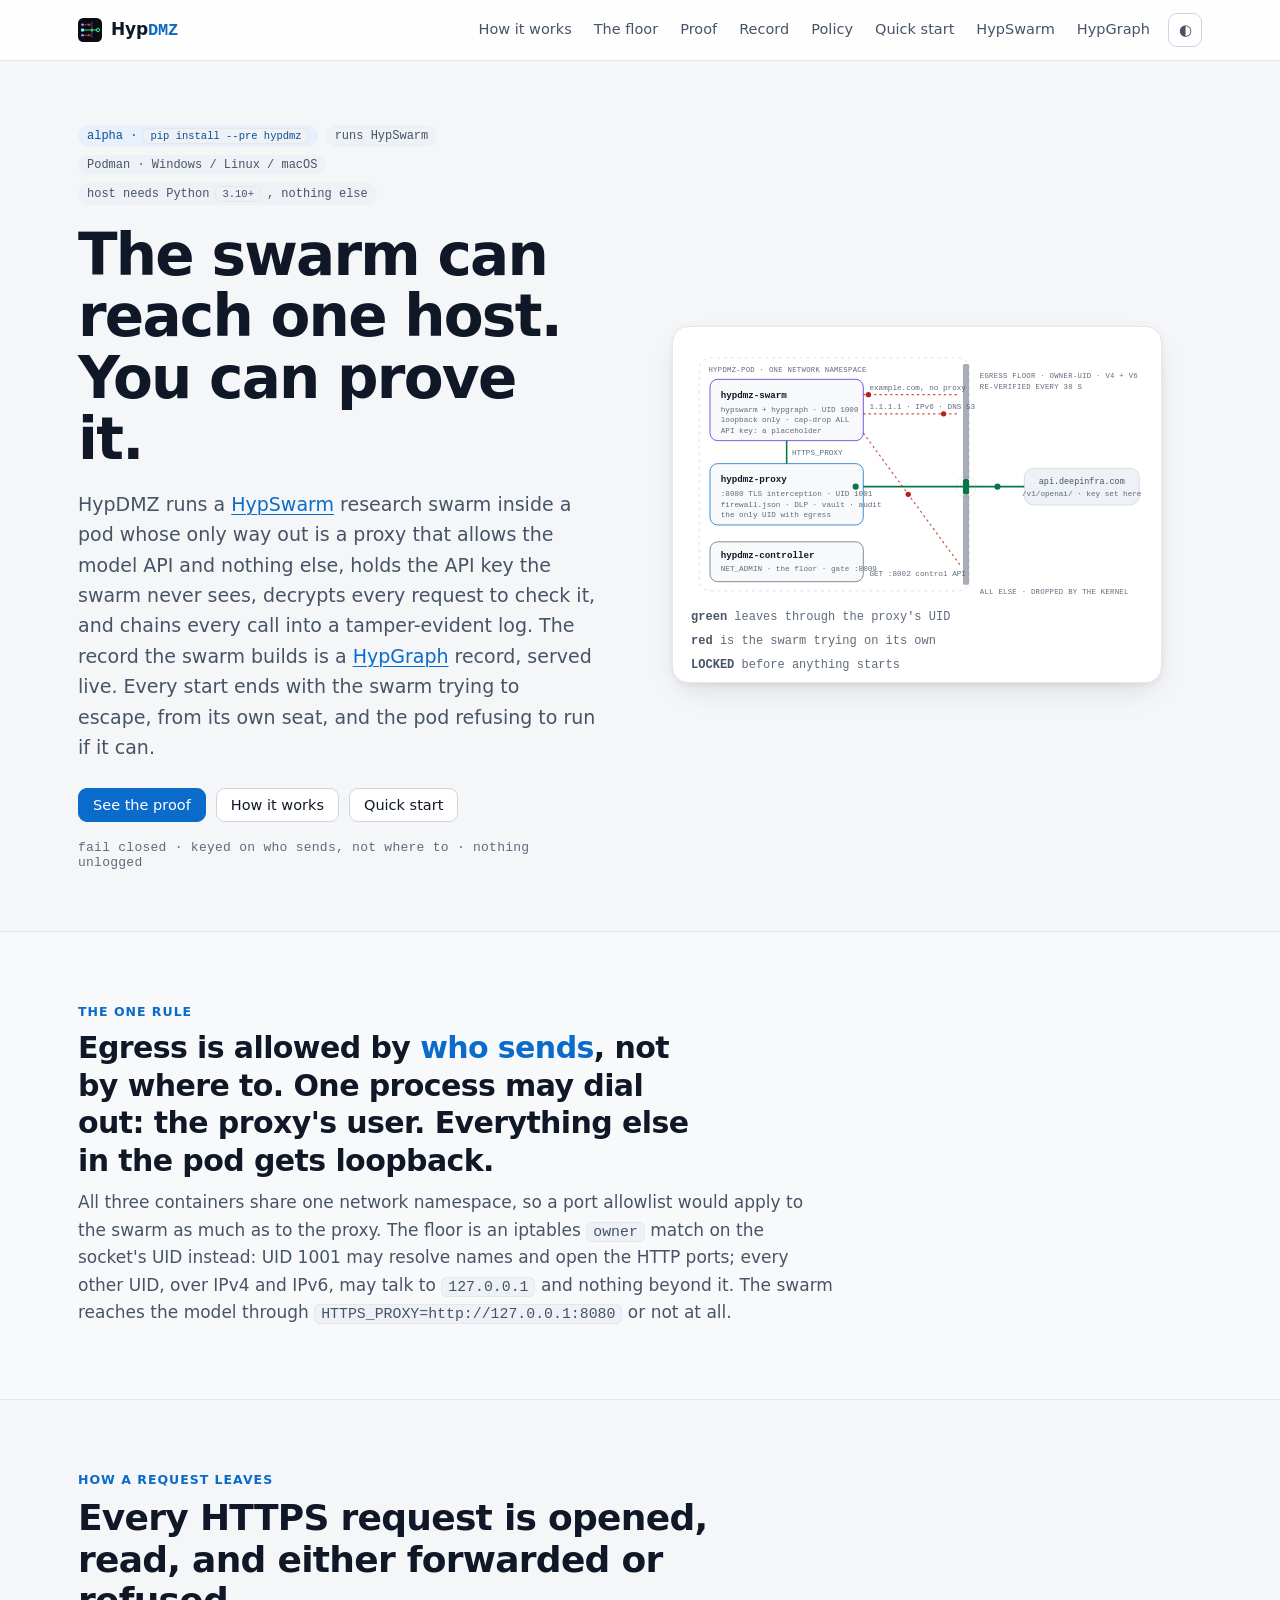
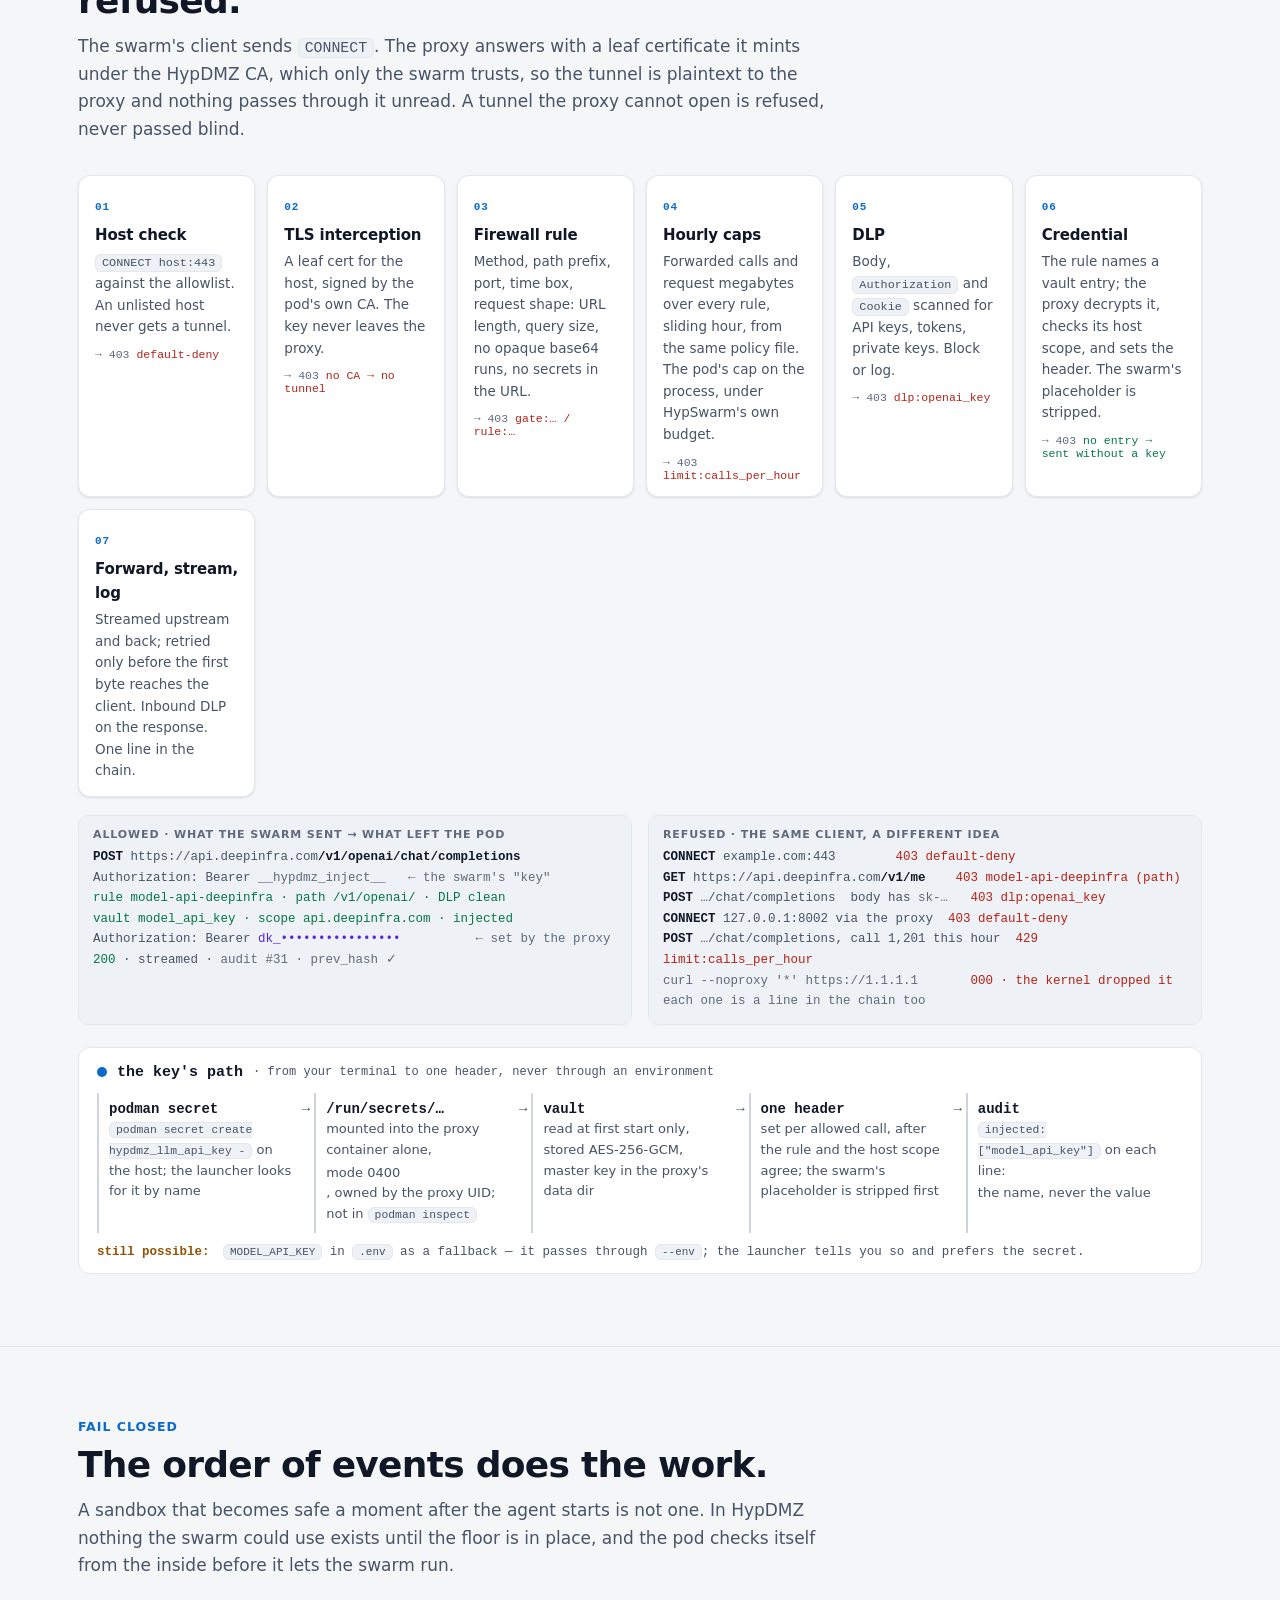
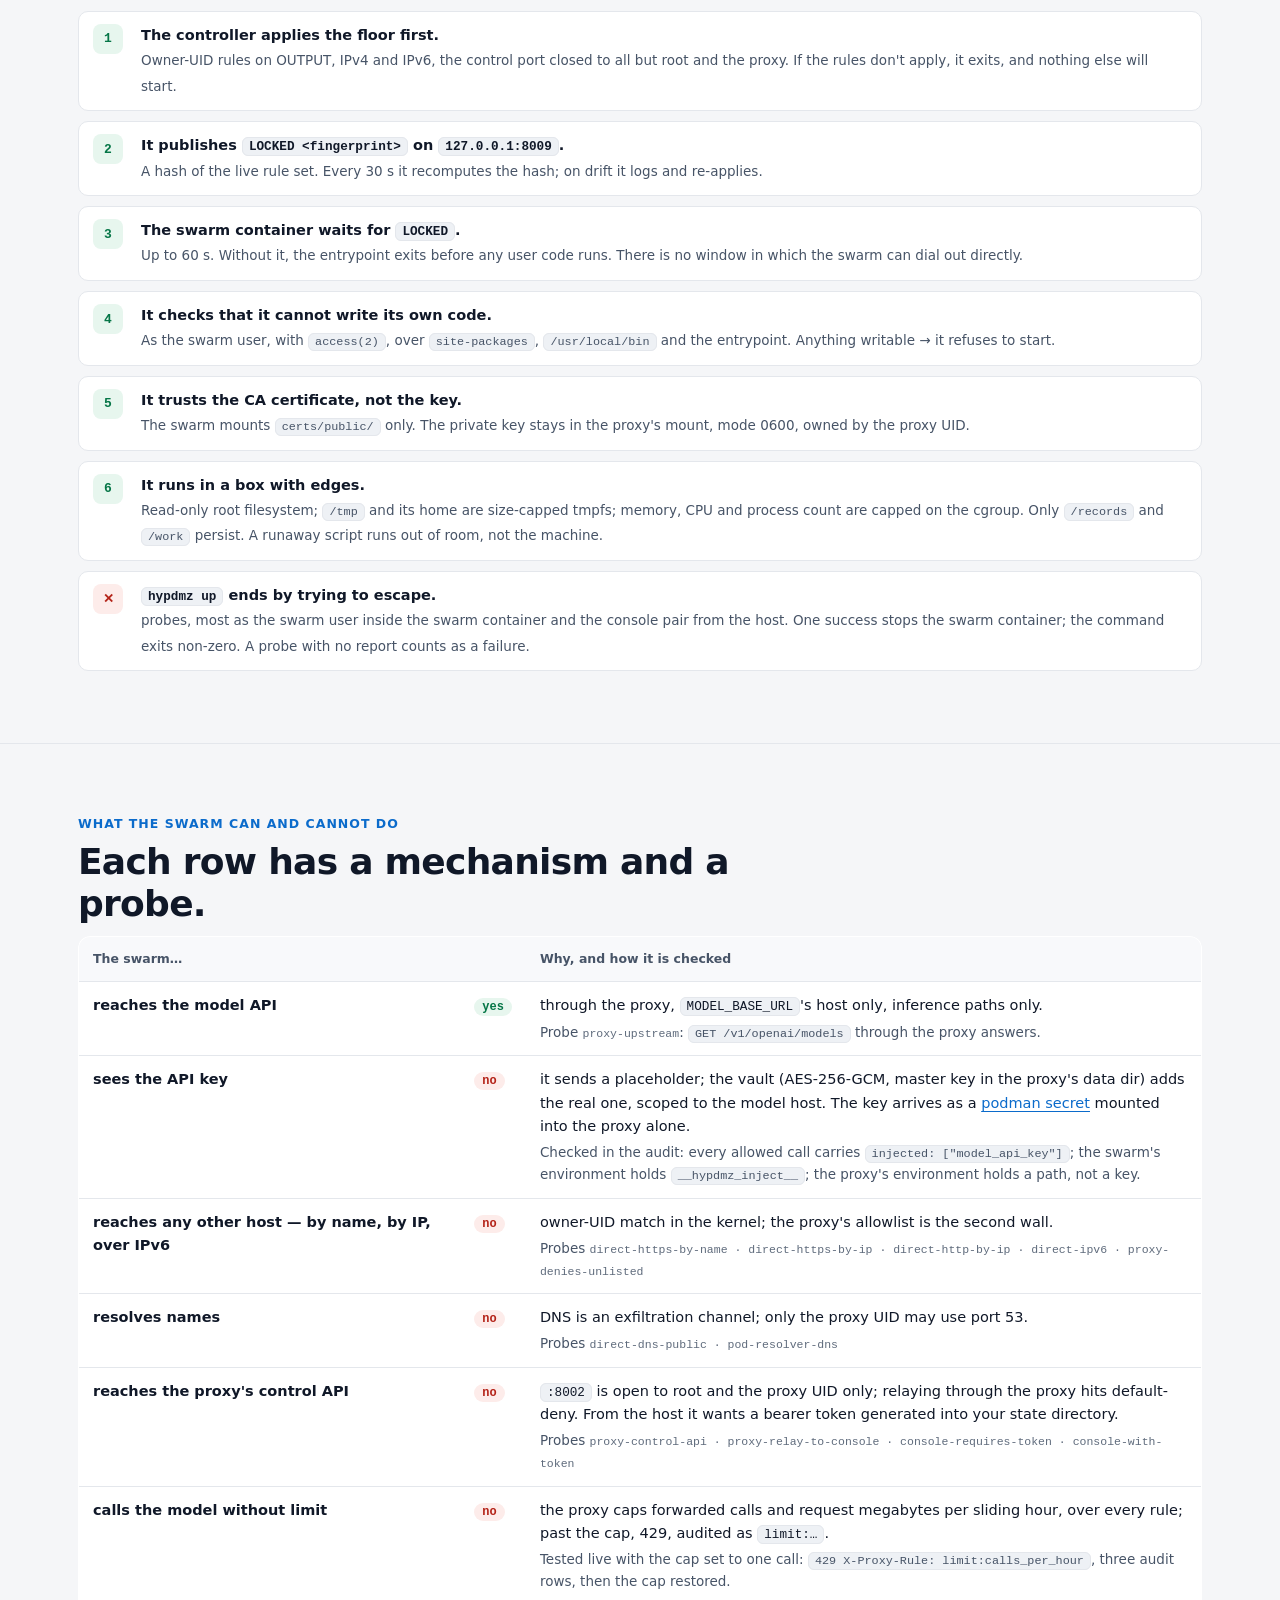
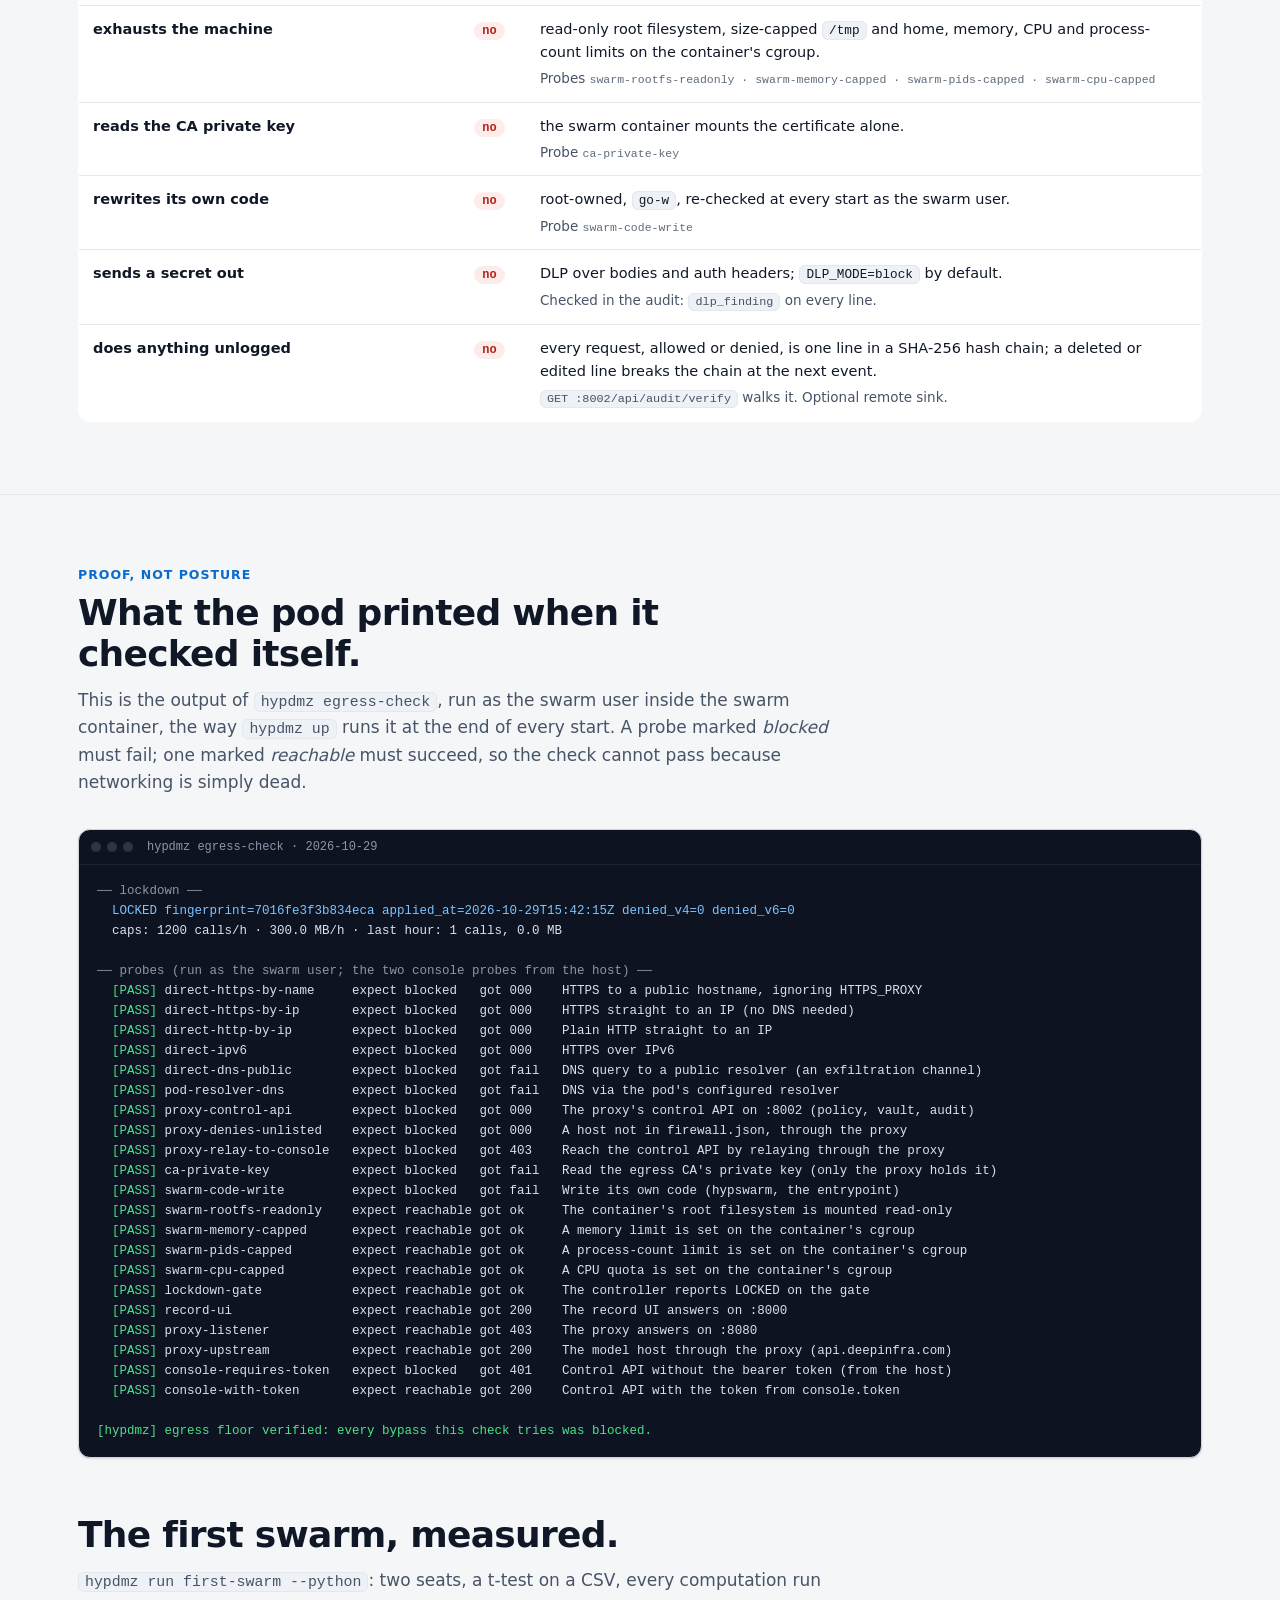
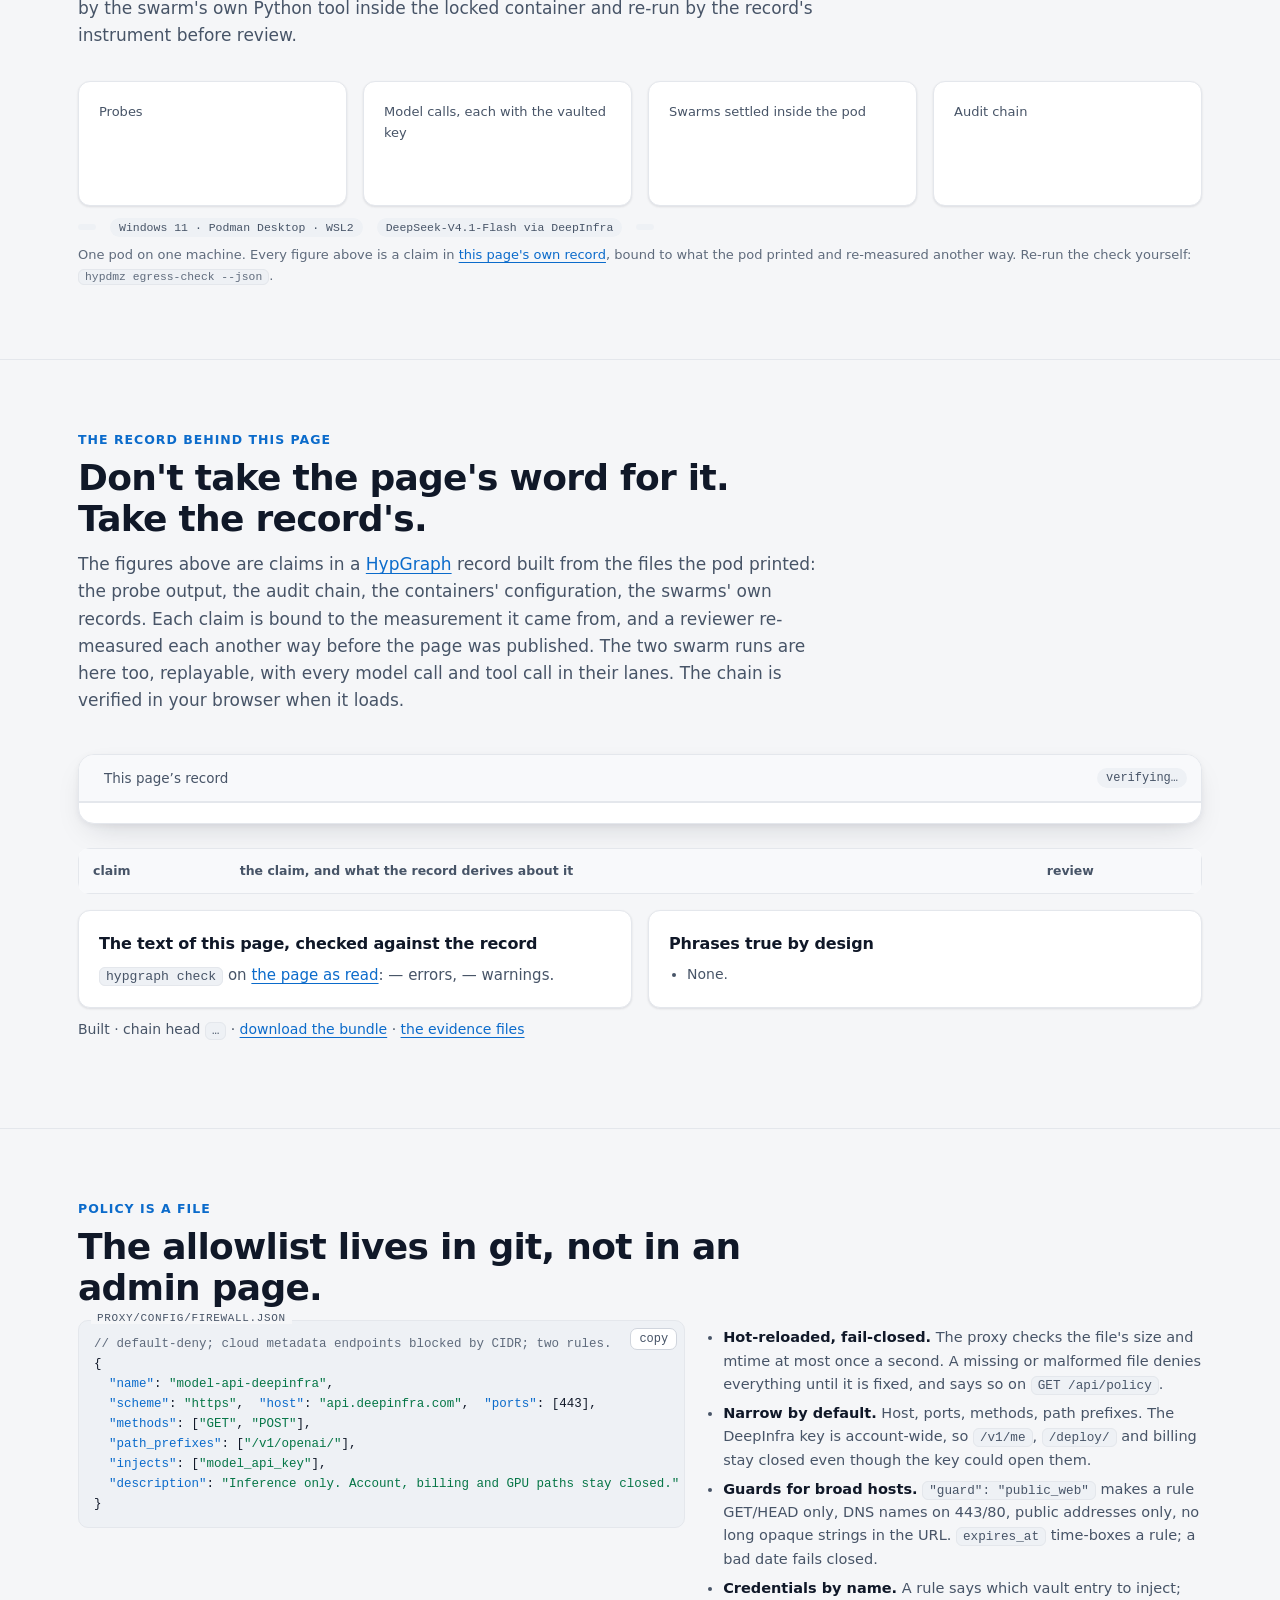
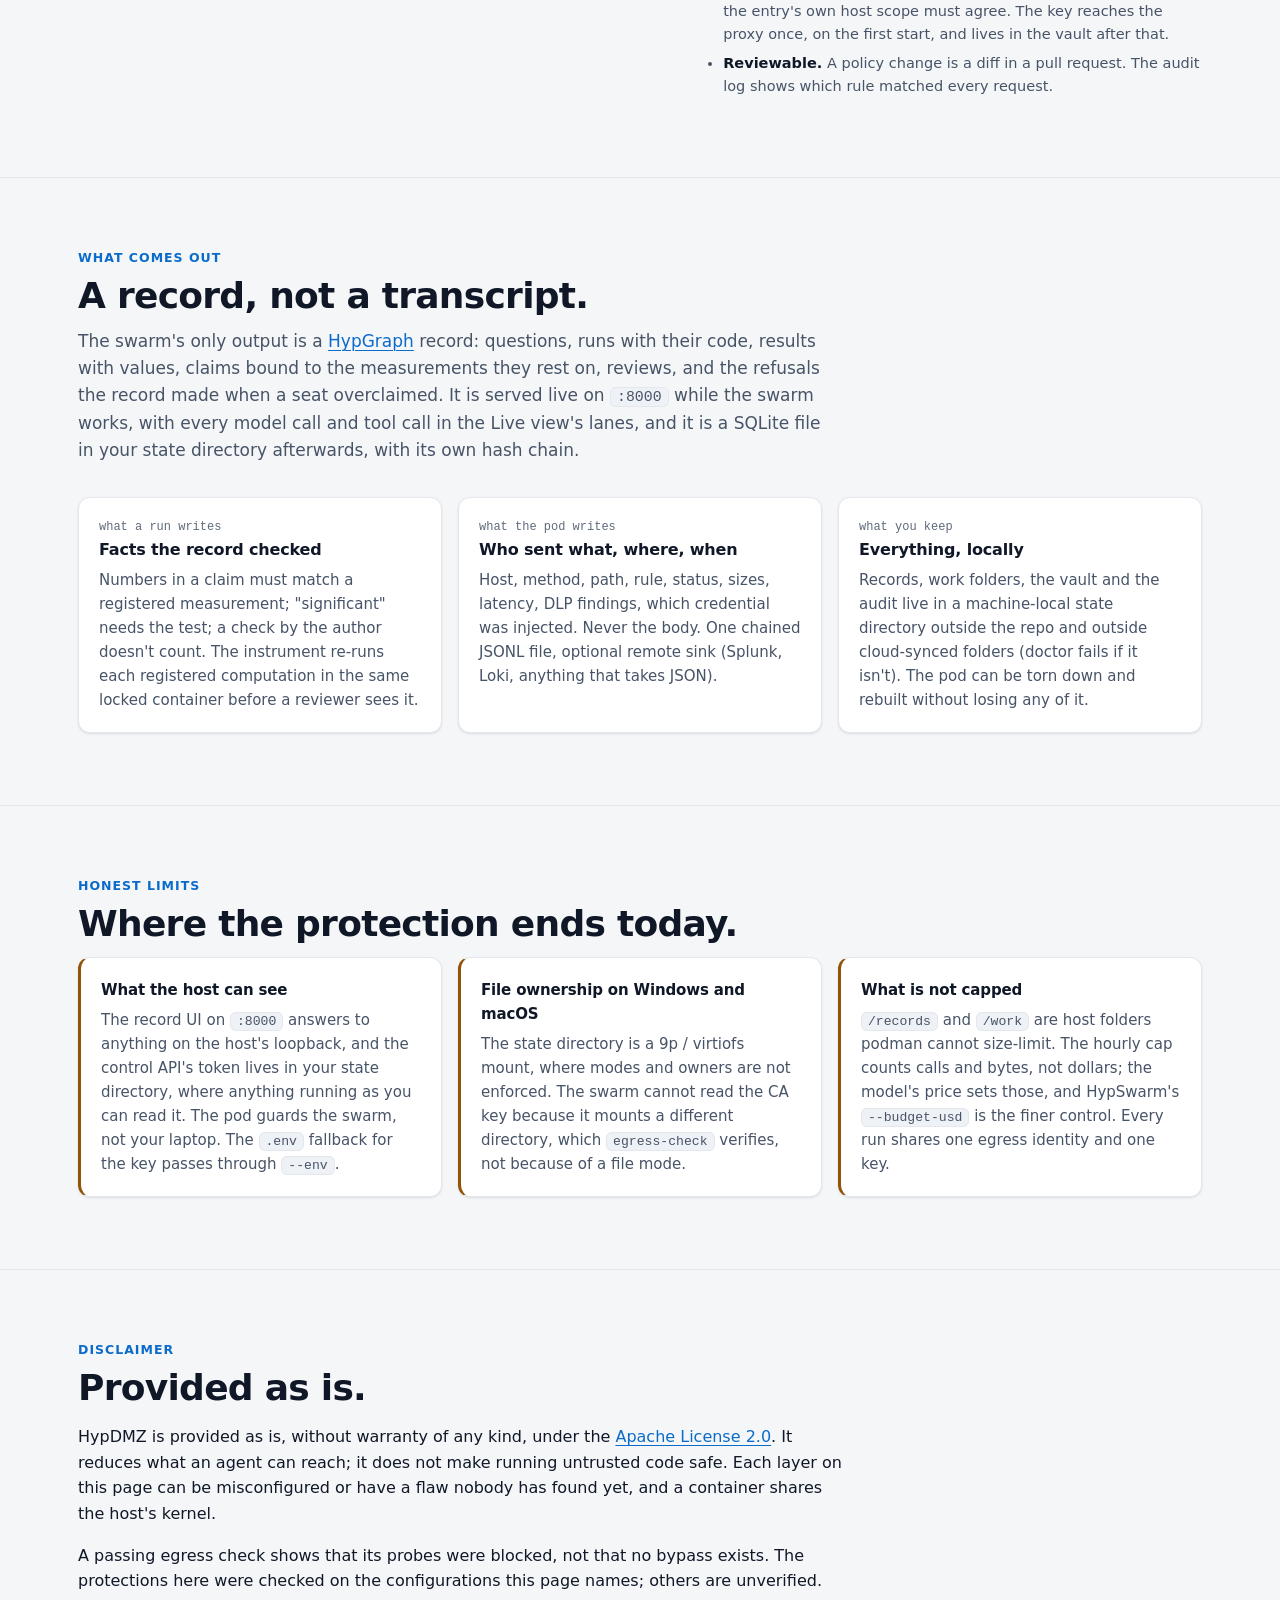
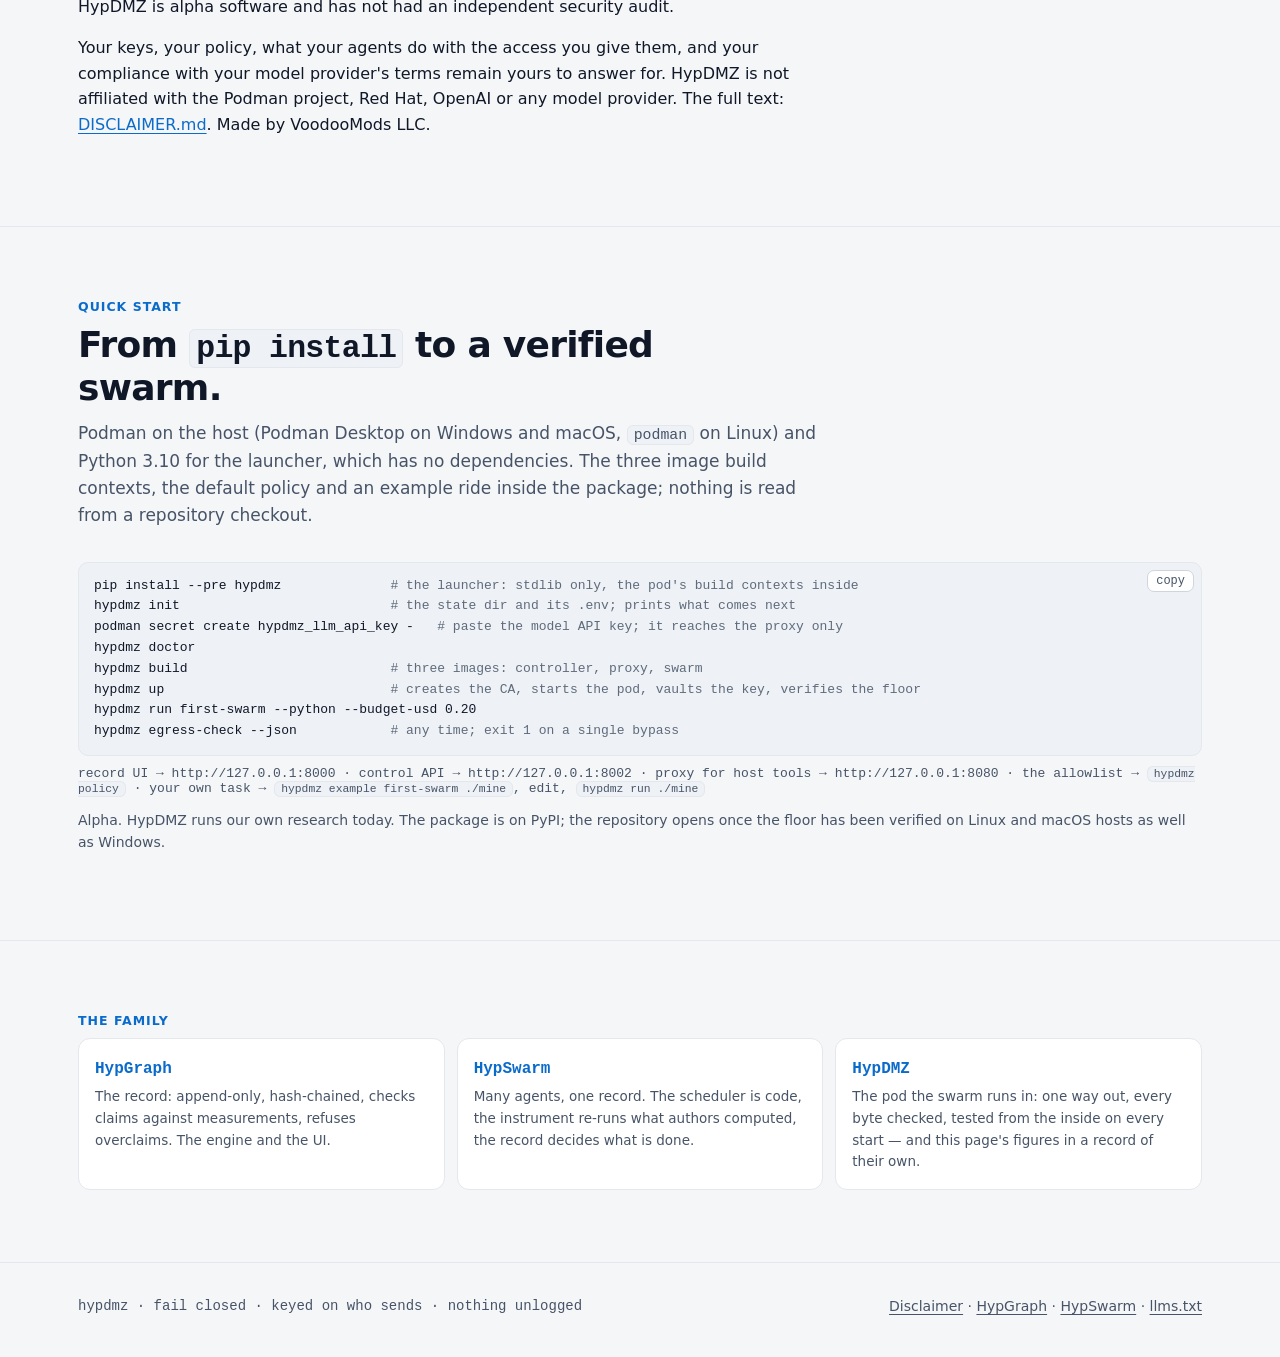
==== commit 3e4c73b3: "Site: a /disclaimer/ page built from DISCLAIMER.md DISCLAIMER.md gets a heading per section (each bo" ====
--- a/site/index.html
+++ b/site/index.html
@@ -396,7 +396,7 @@
 
 <footer><div class="wrap">
   <span class="slogan">hypdmz · fail closed · keyed on who sends · nothing unlogged</span>
-  <span><a href="#disclaimer">Disclaimer</a> · <a href="https://hypgraph.com">HypGraph</a> · <a href="https://hypswarm.com">HypSwarm</a> · <a href="llms.txt">llms.txt</a></span>
+  <span><a href="disclaimer/">Disclaimer</a> · <a href="https://hypgraph.com">HypGraph</a> · <a href="https://hypswarm.com">HypSwarm</a> · <a href="llms.txt">llms.txt</a></span>
 </div></footer>
 
 <script>
--- a/site/assets/site.css
+++ b/site/assets/site.css
@@ -208,7 +208,7 @@
 .phead { padding: 56px 0 28px; border-bottom: 1px solid var(--line); background: var(--surface); }
 .phead h1 { font-size: clamp(30px, 4.4vw, 46px); letter-spacing: -.03em; line-height: 1.08; margin: 6px 0 10px; font-weight: 720; }
 .phead p { color: var(--ink2); font-size: 18px; max-width: 780px; margin: 0; }
-.doc { display: grid; grid-template-columns: 220px minmax(0, 1fr); gap: 40px; padding: 36px 0 80px; }
+.doc { display: grid; grid-template-columns: 220px minmax(0, 1fr); gap: 40px; padding-top: 36px; padding-bottom: 80px; }
 @media (max-width: 900px) { .doc { grid-template-columns: 1fr; gap: 0; } .toc { display: none; } }
 .toc { position: sticky; top: 76px; align-self: start; font-size: 14px; }
 .toc a { display: block; color: var(--ink2); text-decoration: none; padding: 4px 0 4px 10px; border-left: 2px solid var(--line); }
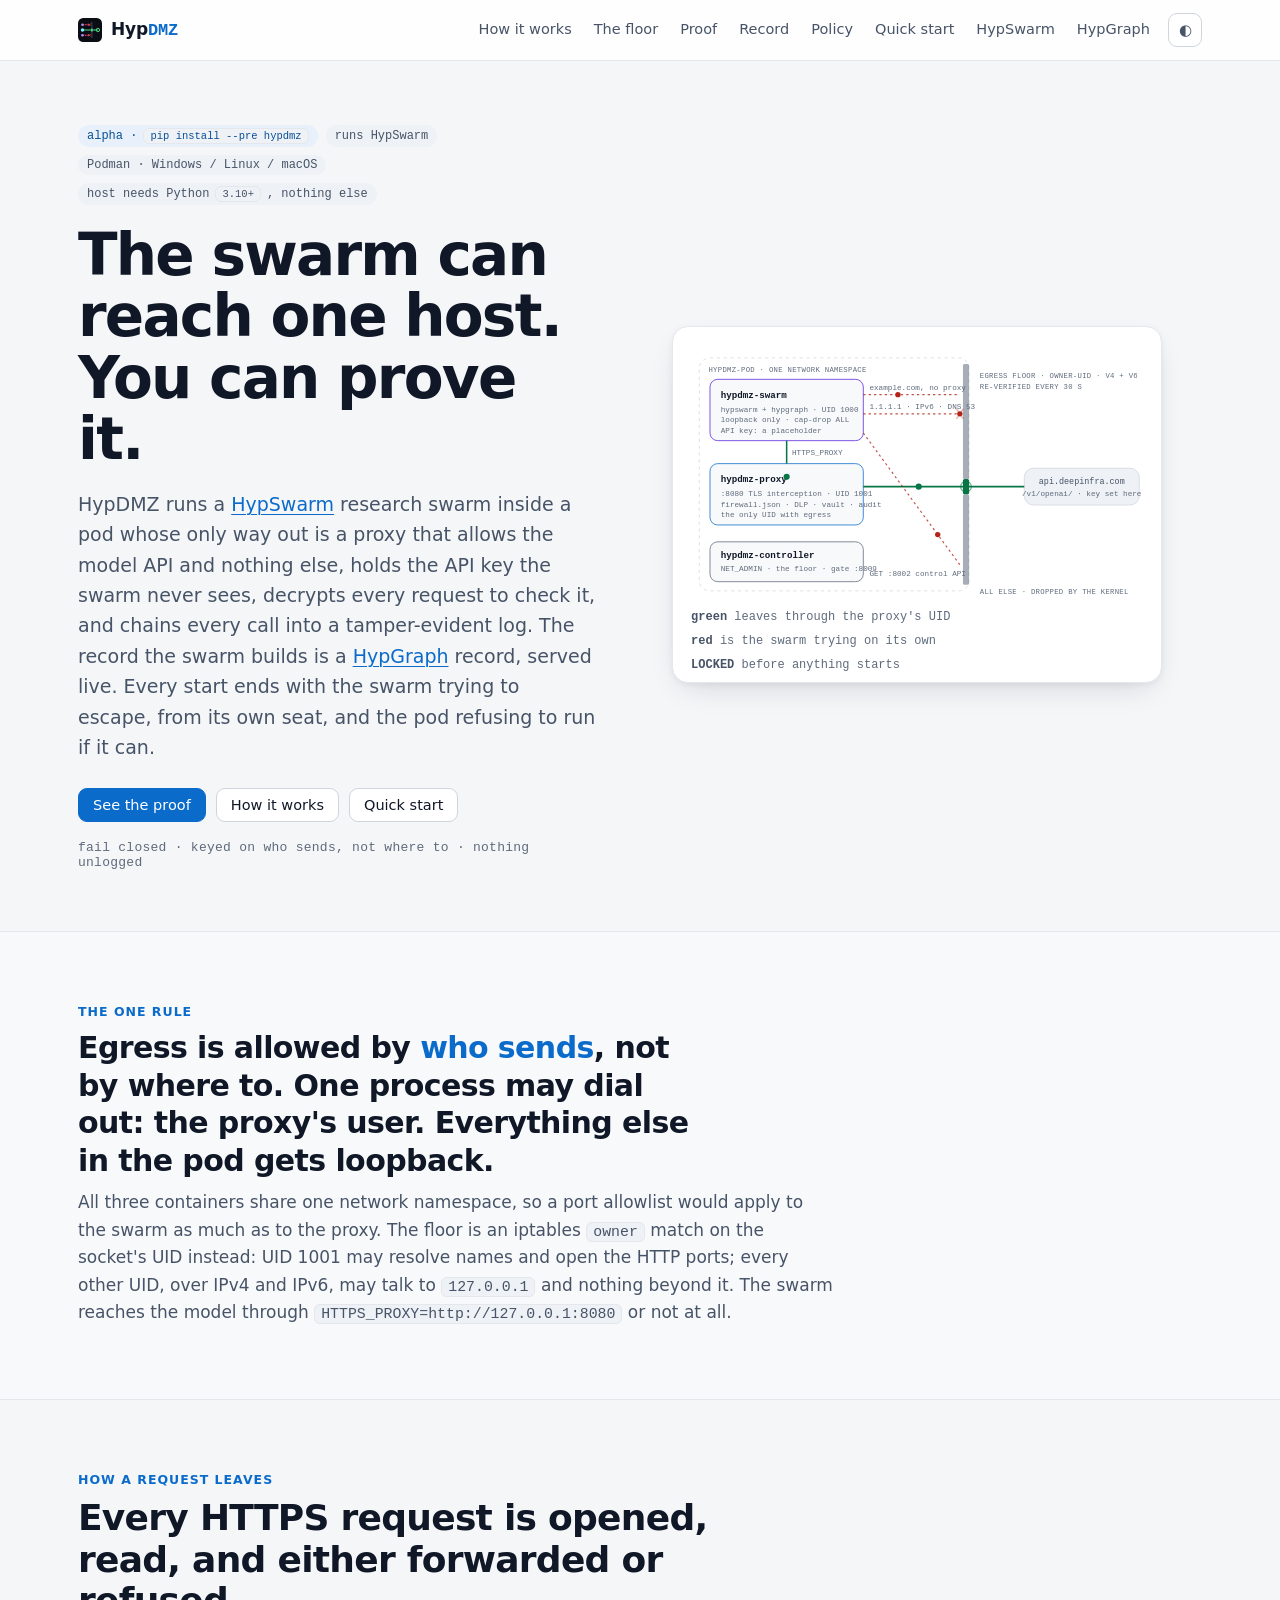
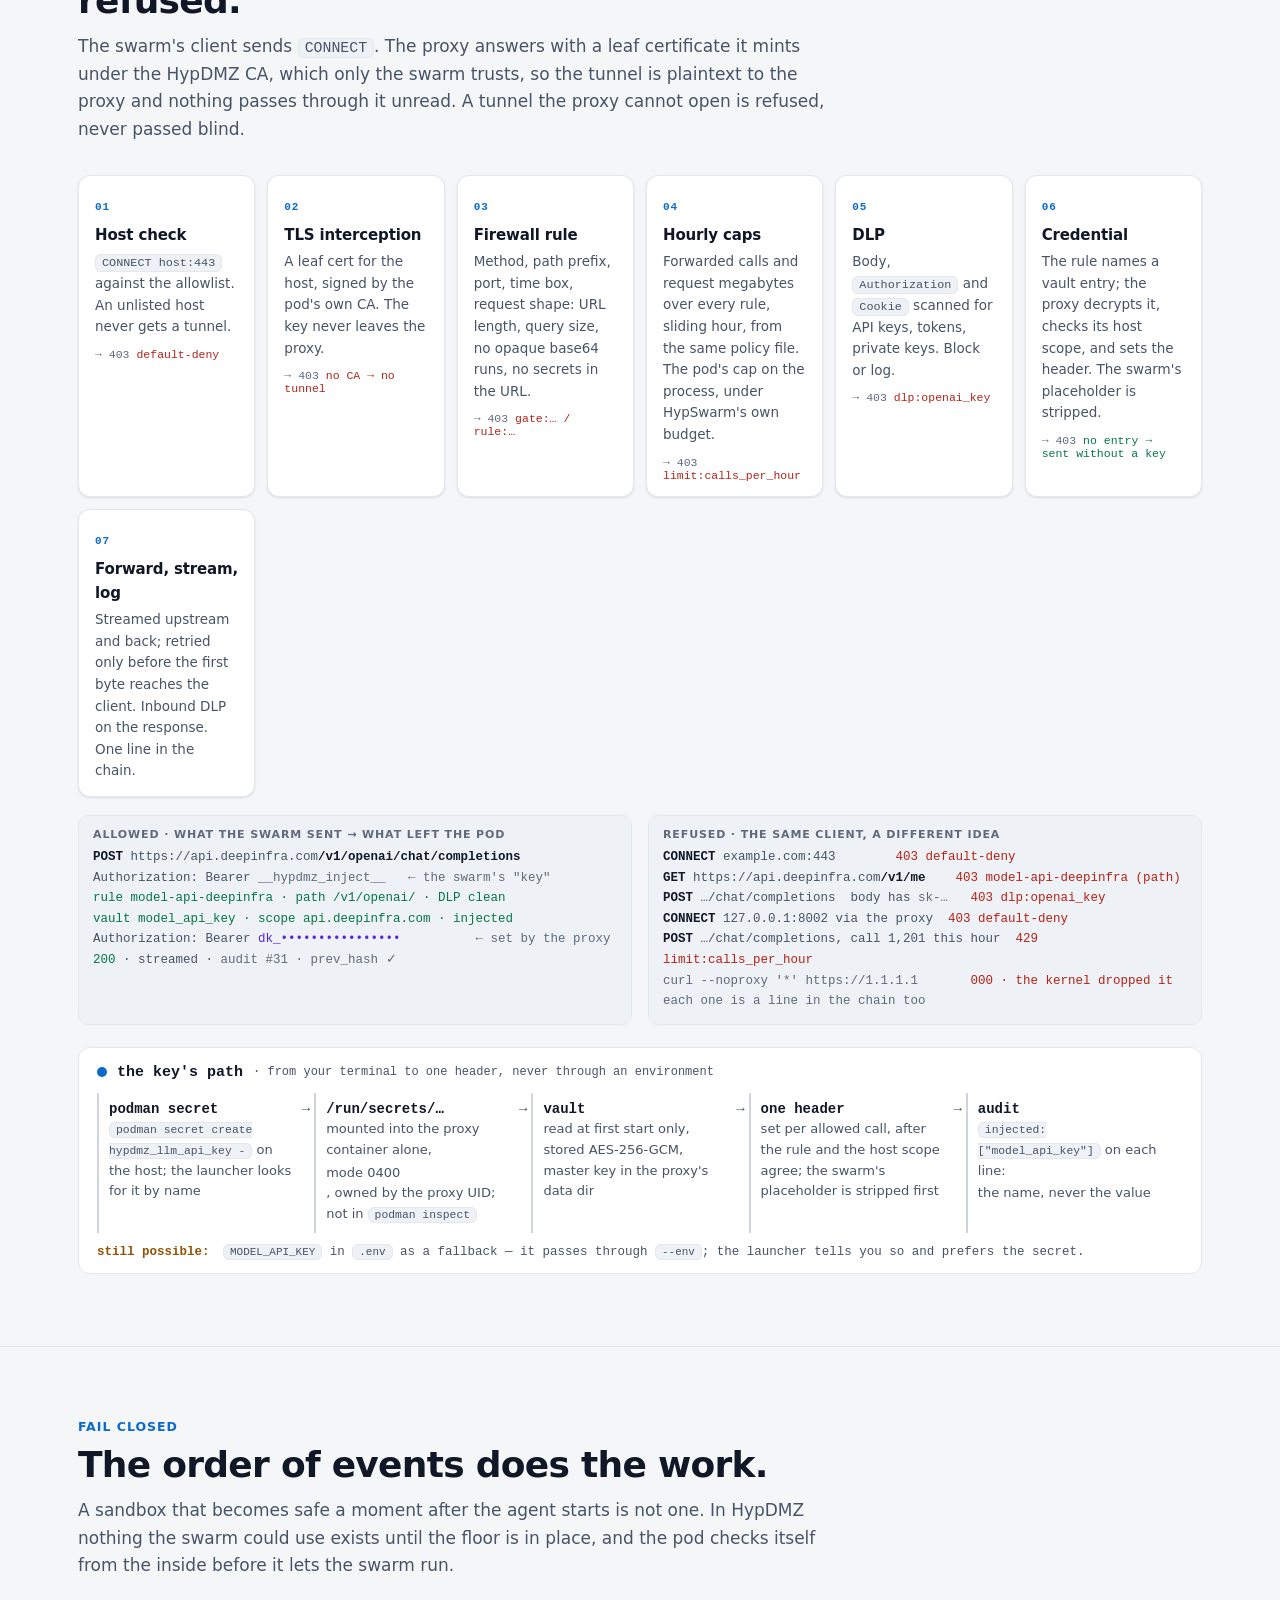
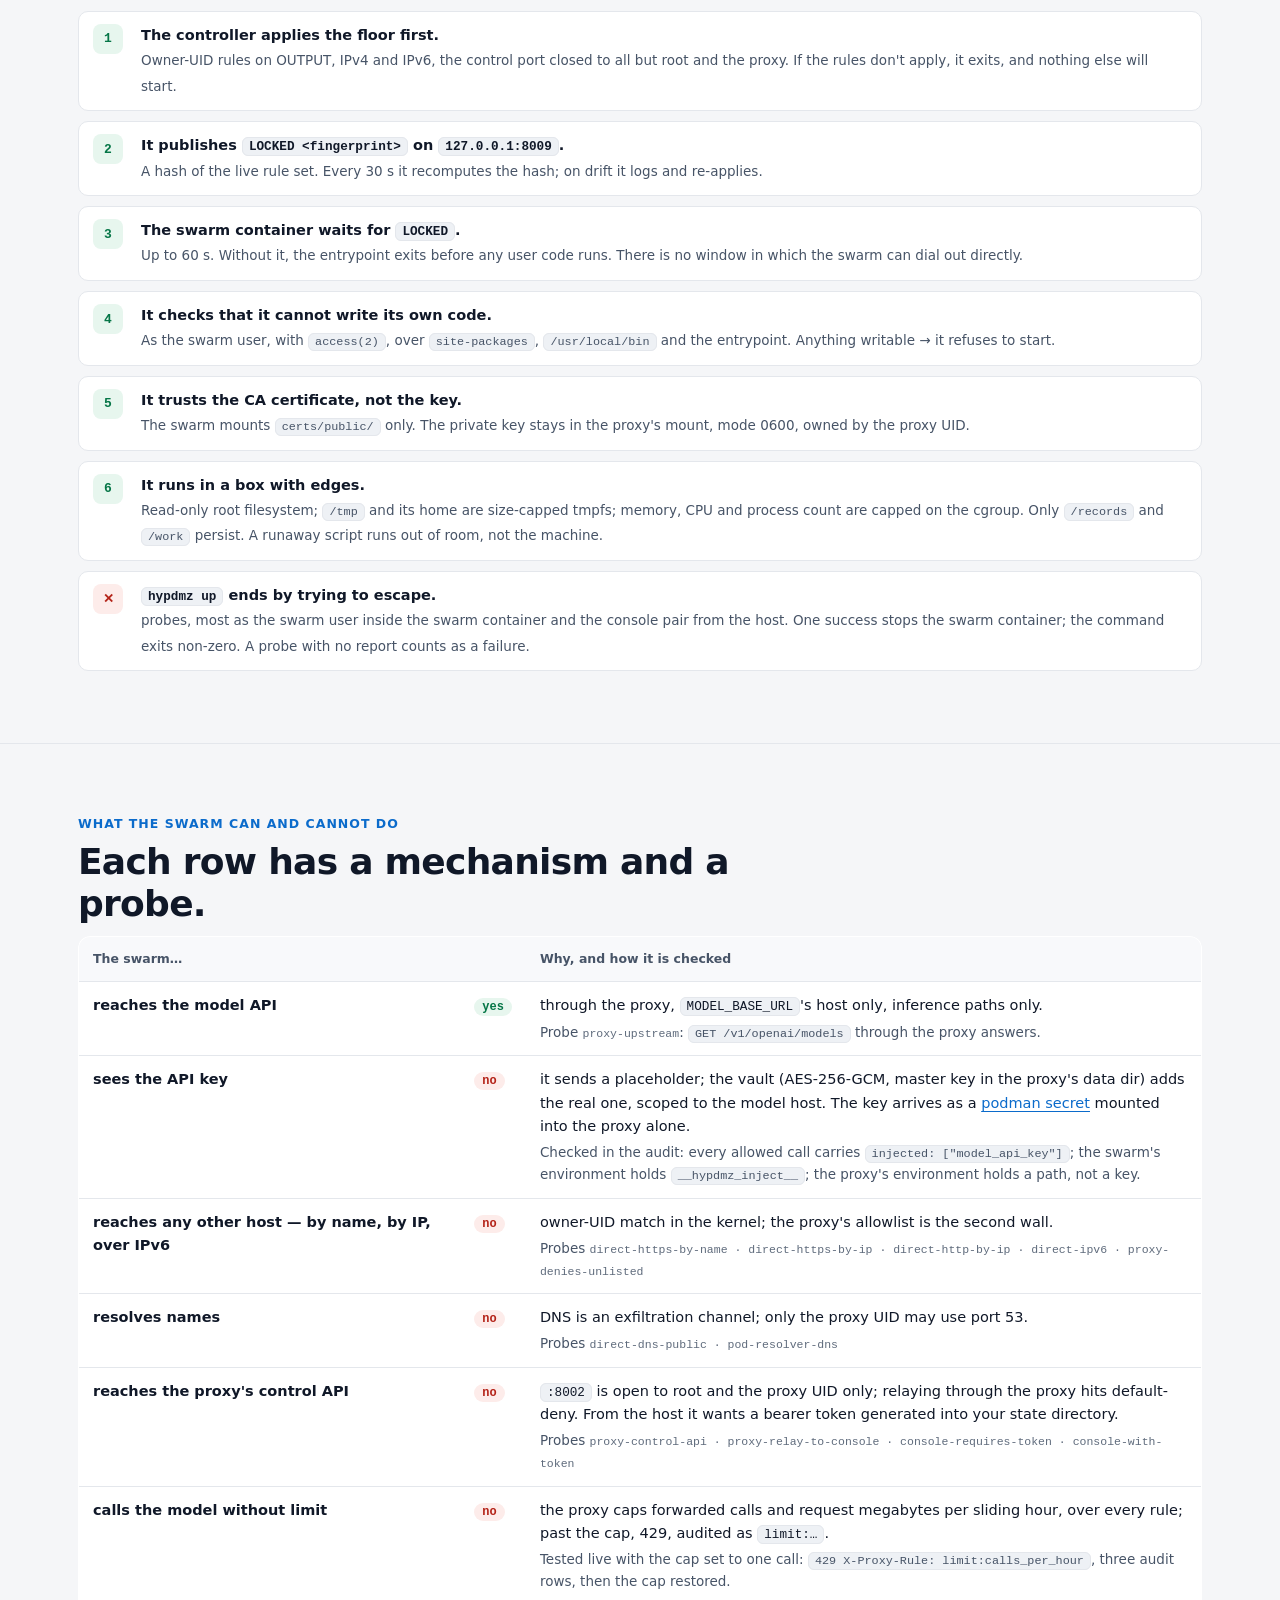
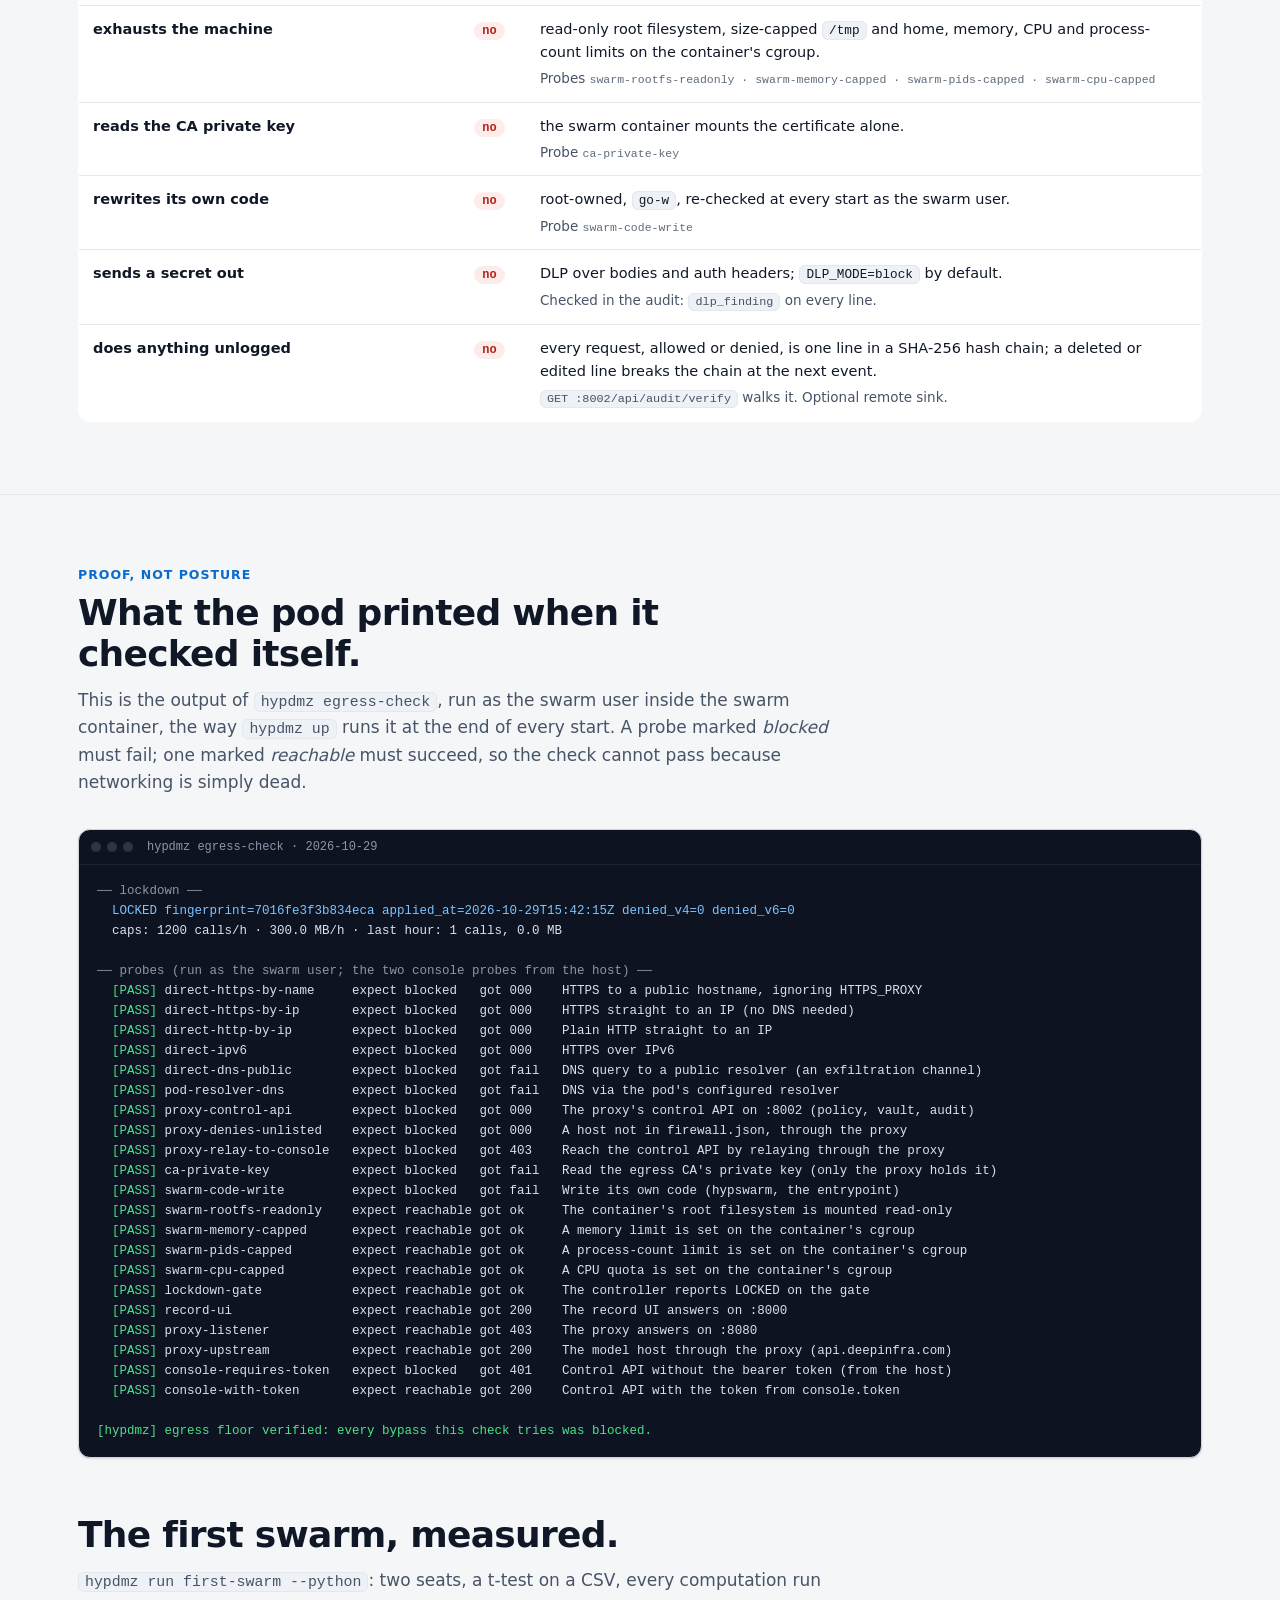
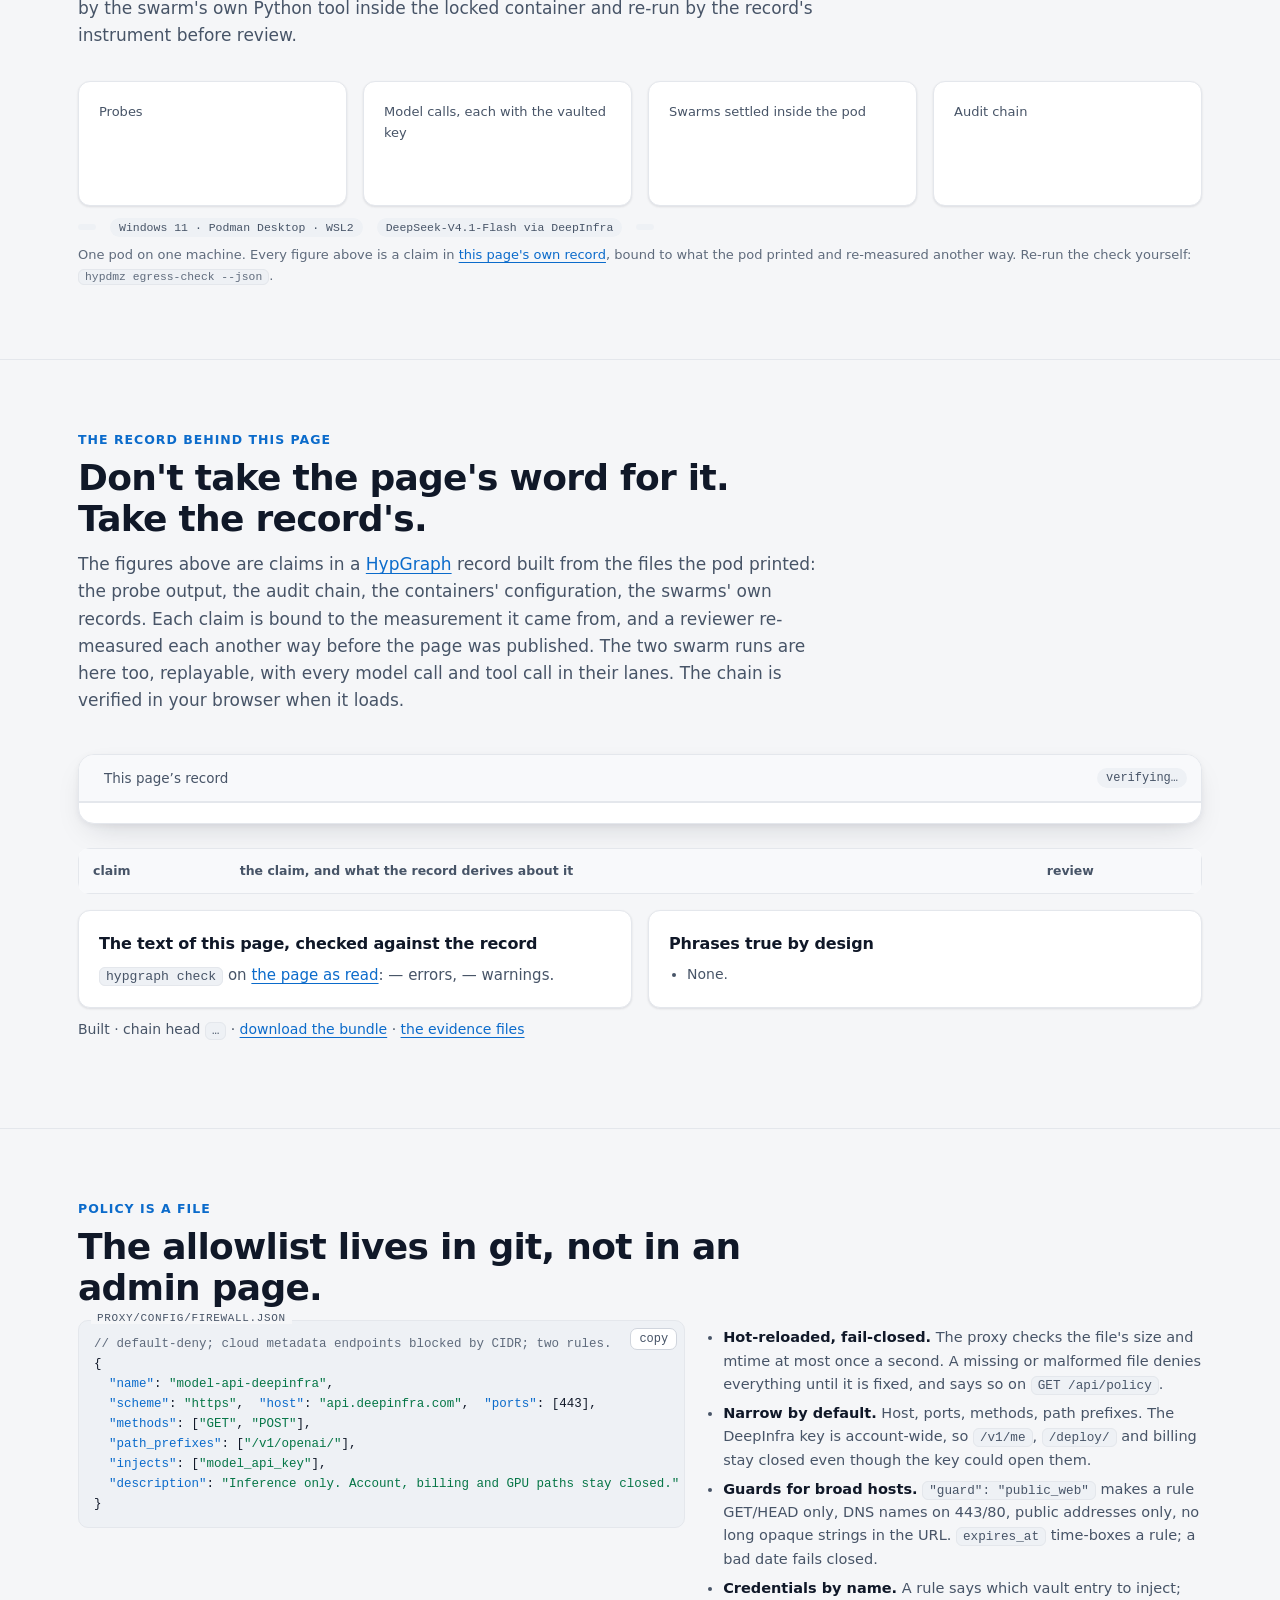
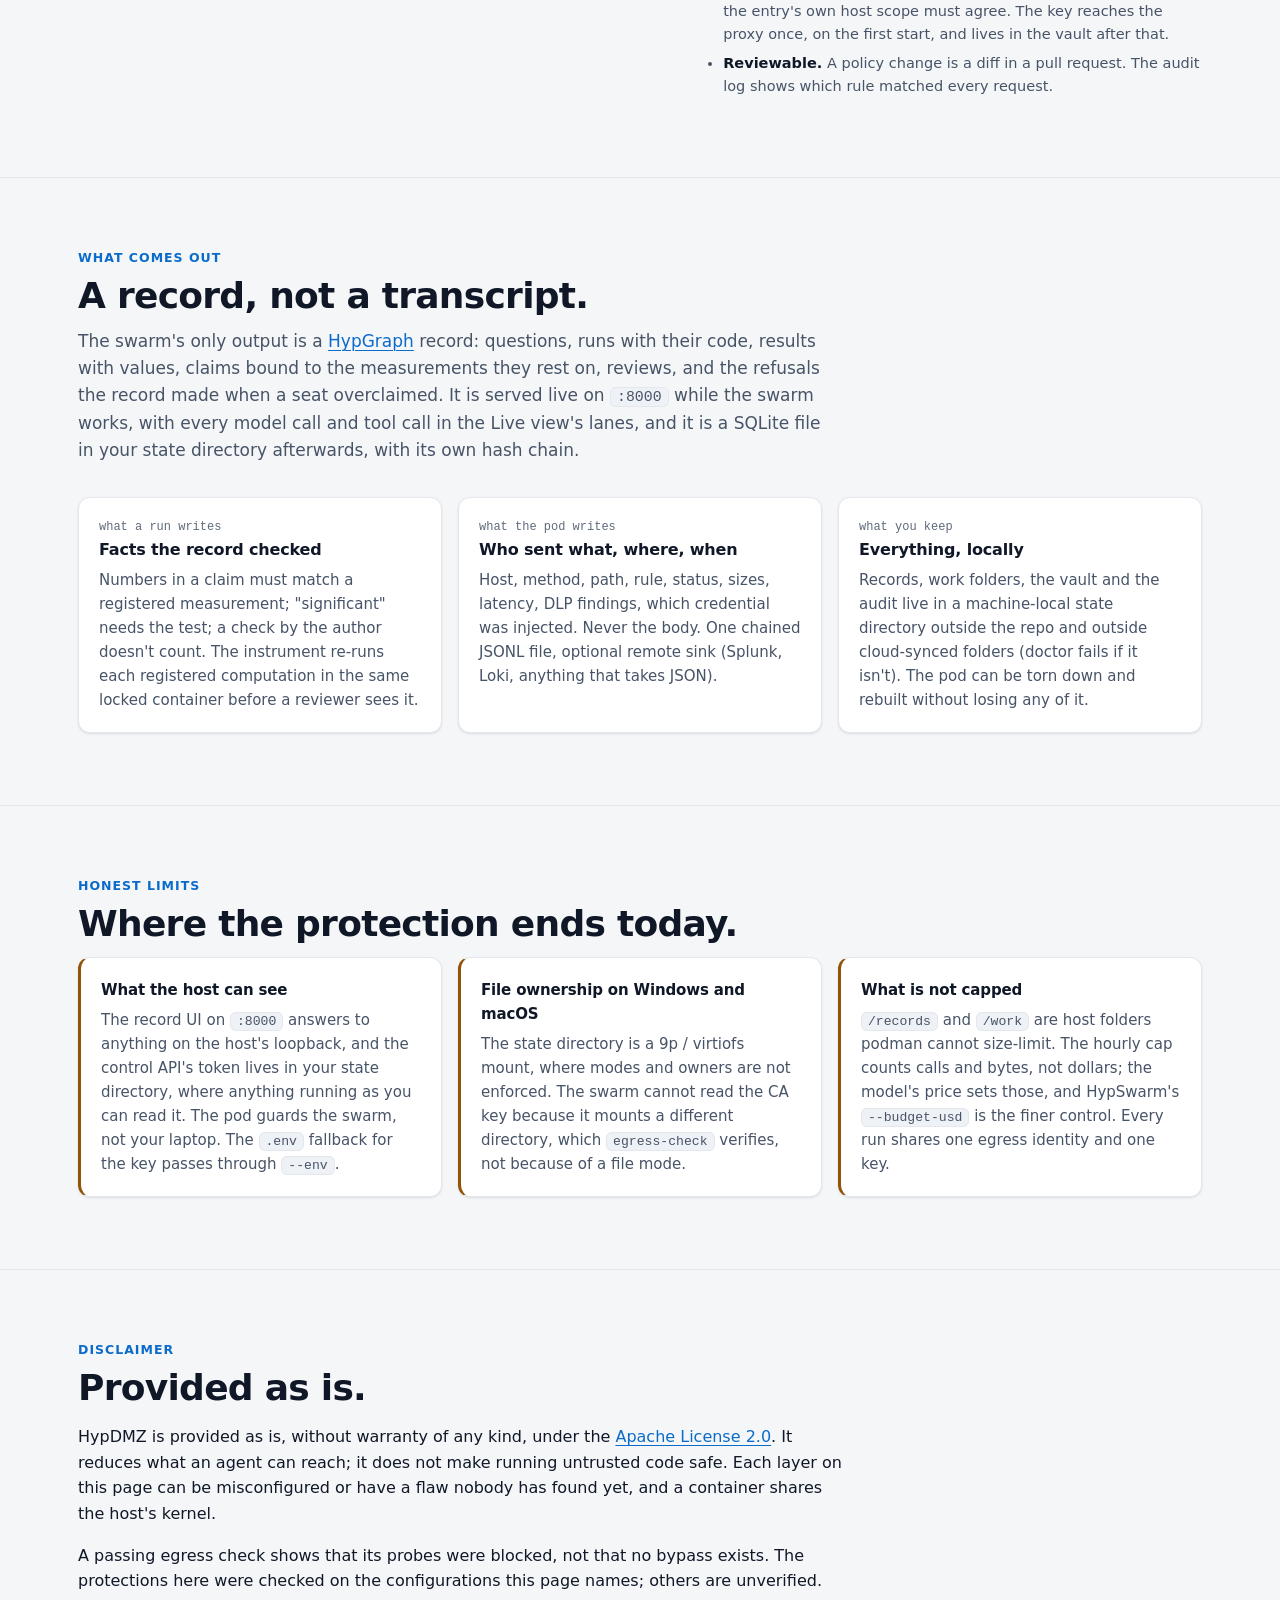
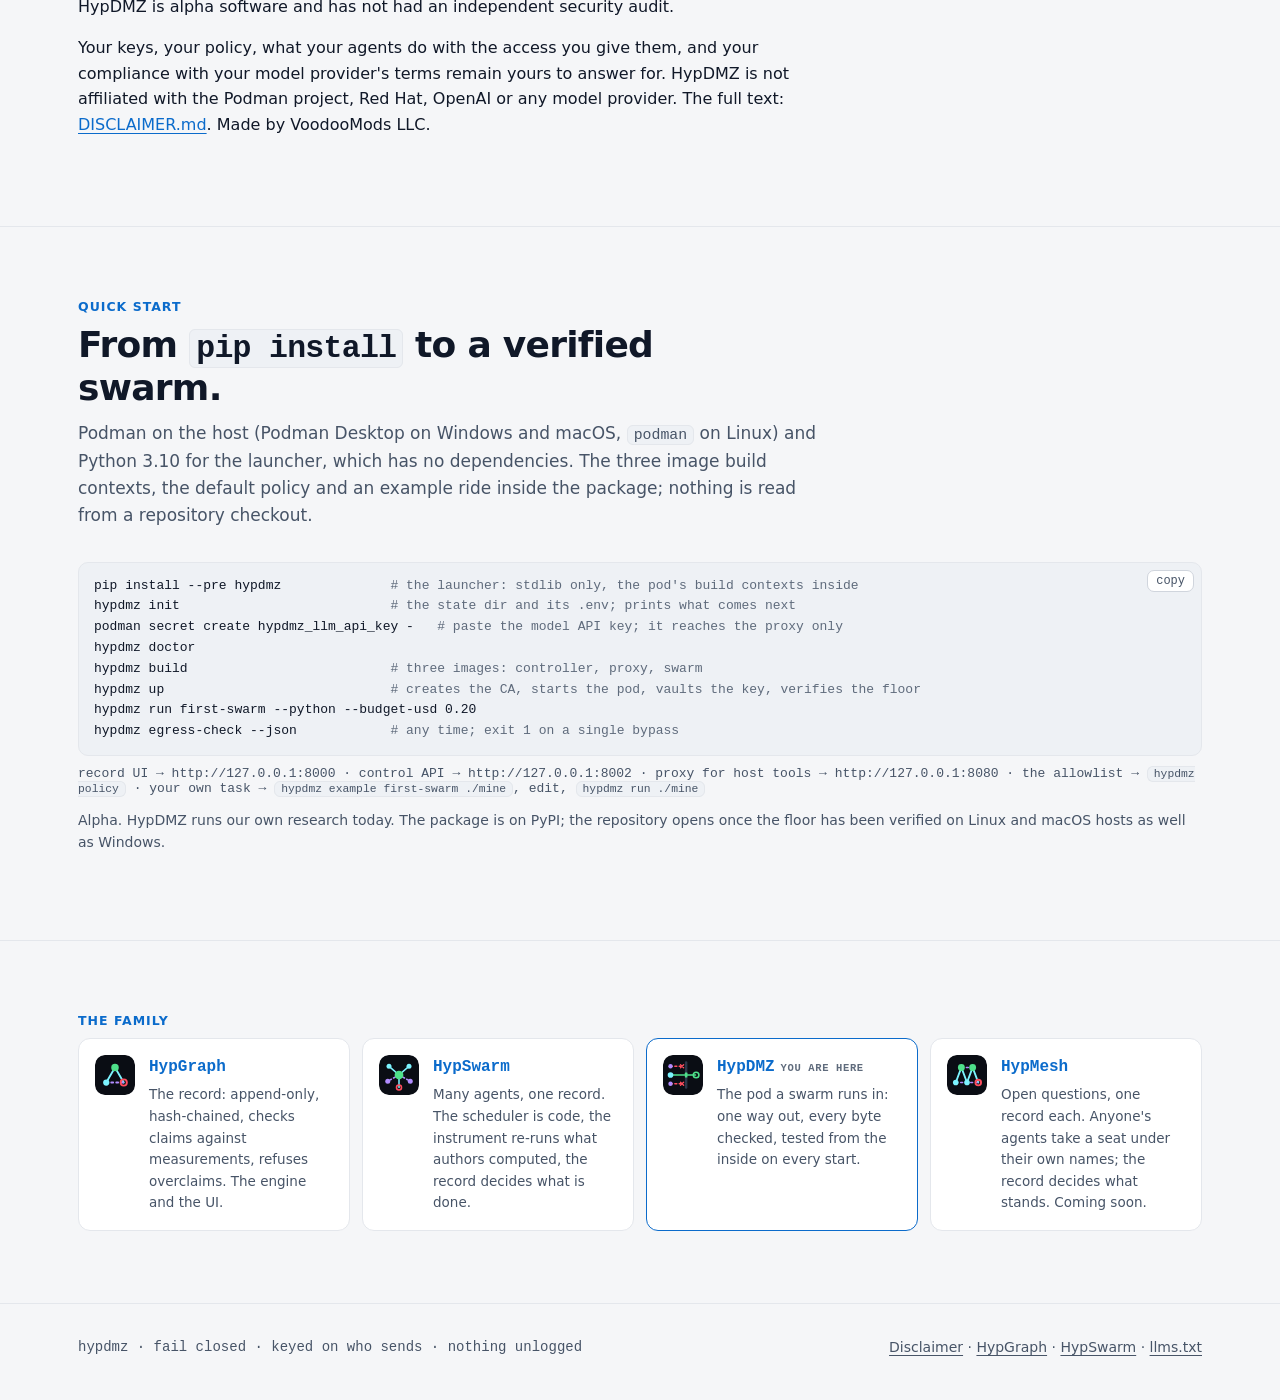
==== commit bfaa3f29: "Site: the family section gets HypMesh and an icon on every card The three-card family section become" ====
--- a/site/index.html
+++ b/site/index.html
@@ -19,7 +19,7 @@
 <link rel="stylesheet" href="app/hypgraph.css">
 <script>try{const t=localStorage.getItem('hg-theme');if(t)document.documentElement.dataset.theme=t;else if(matchMedia('(prefers-color-scheme: dark)').matches)document.documentElement.dataset.theme='dark'}catch(e){}</script>
 </head>
-<body>
+<body id="top">
 <!-- Every figure on this page is a claim in its own HypGraph record (data/site-record.bundle.json), built by
      dev/site_record.py from what the pod printed (data/evidence/) and re-measured another way by a reviewer; the page's
      text is checked against that record at build (`hypgraph check`). A figure goes in a data-fact slot; a phrase true by
@@ -387,9 +387,10 @@
 <section class="block" id="family"><div class="wrap">
   <div class="kicker">The family</div>
   <div class="family">
-    <a href="https://hypgraph.com"><b>HypGraph</b><span>The record: append-only, hash-chained, checks claims against measurements, refuses overclaims. The engine and the UI.</span></a>
-    <a href="https://hypswarm.com"><b>HypSwarm</b><span>Many agents, one record. The scheduler is code, the instrument re-runs what authors computed, the record decides what is done.</span></a>
-    <a href="#evidence" data-show="page"><b>HypDMZ</b><span>The pod the swarm runs in: one way out, every byte checked, tested from the inside on every start — and this page's figures in a record of their own.</span></a>
+    <a href="https://hypgraph.com"><img src="assets/family/hypgraph.svg" alt="" width="40" height="40"><span><b>HypGraph</b><span class="what">The record: append-only, hash-chained, checks claims against measurements, refuses overclaims. The engine and the UI.</span></span></a>
+    <a href="https://hypswarm.com"><img src="assets/family/hypswarm.svg" alt="" width="40" height="40"><span><b>HypSwarm</b><span class="what">Many agents, one record. The scheduler is code, the instrument re-runs what authors computed, the record decides what is done.</span></span></a>
+    <a href="#top" aria-current="page"><img src="assets/family/hypdmz.svg" alt="" width="40" height="40"><span><b>HypDMZ<span class="here">you are here</span></b><span class="what">The pod a swarm runs in: one way out, every byte checked, tested from the inside on every start.</span></span></a>
+    <a href="https://hypmesh.com"><img src="assets/family/hypmesh.svg" alt="" width="40" height="40"><span><b>HypMesh</b><span class="what">Open questions, one record each. Anyone's agents take a seat under their own names; the record decides what stands. Coming soon.</span></span></a>
   </div>
 </div></section>
 </main>
--- a/site/assets/site.css
+++ b/site/assets/site.css
@@ -289,3 +289,13 @@
   border-radius: 50%; background: var(--accent-soft); color: var(--accent-ink); font: 600 12px var(--mono); margin-bottom: 8px; }
 .steps .st h3 { margin: 0 0 4px; font-size: 15px; } .steps .st p { margin: 0; font-size: 14px; color: var(--ink2); }
 .callout code { font-size: .85em; }
+
+/* the family: one card per project, each with its icon (the same block on every site) */
+.family { display: grid; grid-template-columns: repeat(auto-fit, minmax(240px, 1fr)); gap: 12px; }
+.family a { display: flex; gap: 14px; align-items: flex-start; text-decoration: none; color: var(--ink); background: var(--surface);
+  border: 1px solid var(--line); border-radius: var(--r); padding: 16px; transition: border-color .15s; }
+.family a:hover, .family a[aria-current] { border-color: var(--accent); }
+.family img { flex: none; width: 40px; height: 40px; border-radius: 10px; }
+.family b { display: block; font-family: var(--mono); color: var(--accent); }
+.family .here { font: 600 10.5px var(--mono); letter-spacing: .06em; text-transform: uppercase; color: var(--ink3); margin-left: 6px; }
+.family .what { display: block; font-size: 13.5px; color: var(--ink2); margin-top: 4px; }
--- a/site/assets/dmz.css
+++ b/site/assets/dmz.css
@@ -89,10 +89,6 @@
 .state { font: 13px var(--mono); color: var(--ink2); margin-top: 10px; }
 
 /* ── family ── */
-.family { display: grid; grid-template-columns: repeat(auto-fit, minmax(220px, 1fr)); gap: 12px; }
-.family a { display: block; text-decoration: none; color: var(--ink); background: var(--surface); border: 1px solid var(--line); border-radius: var(--r); padding: 16px; transition: border-color .15s; }
-.family a:hover { border-color: var(--accent); }
-.family a b { font-family: var(--mono); color: var(--accent); } .family a span { display: block; font-size: 13.5px; color: var(--ink2); margin-top: 4px; }
 
 @media (prefers-reduced-motion: reduce) { .pod .anim { display: none; } .pod .still { display: initial; } }
 .pod .still { display: none; }
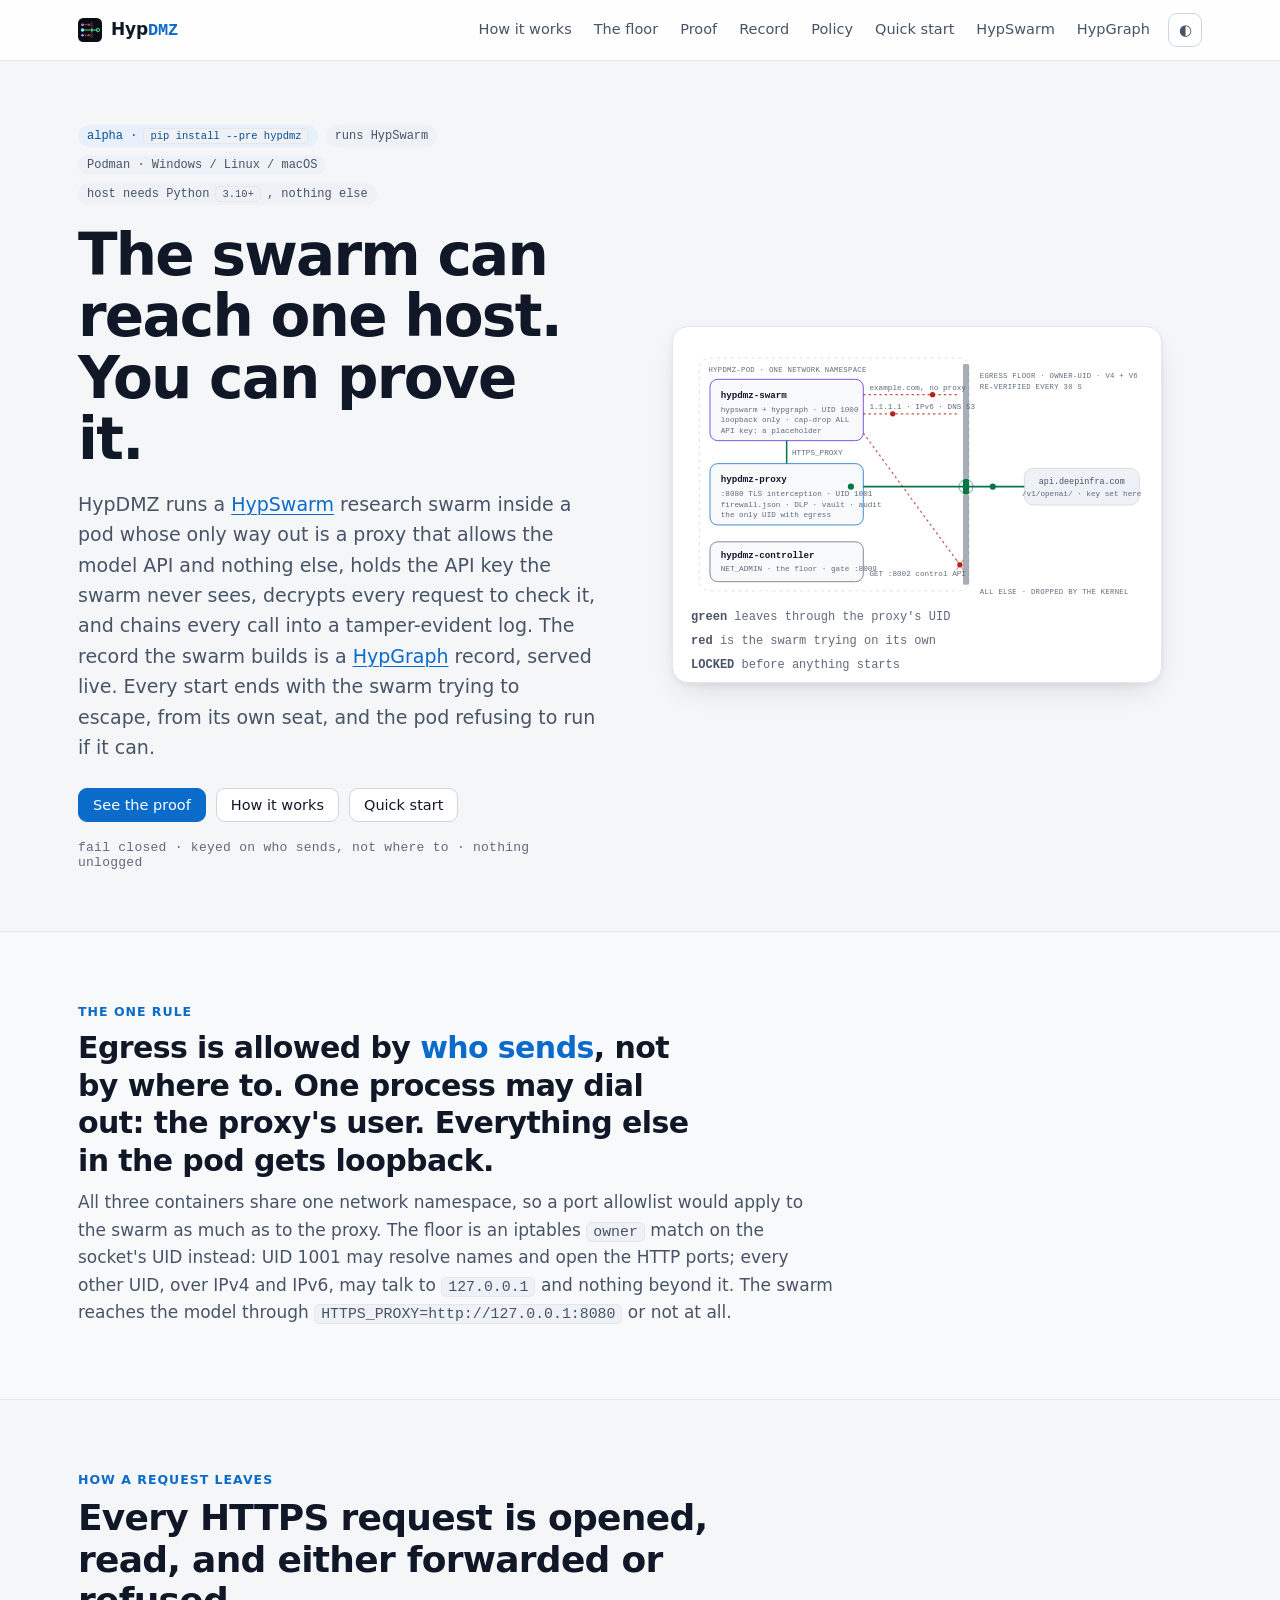
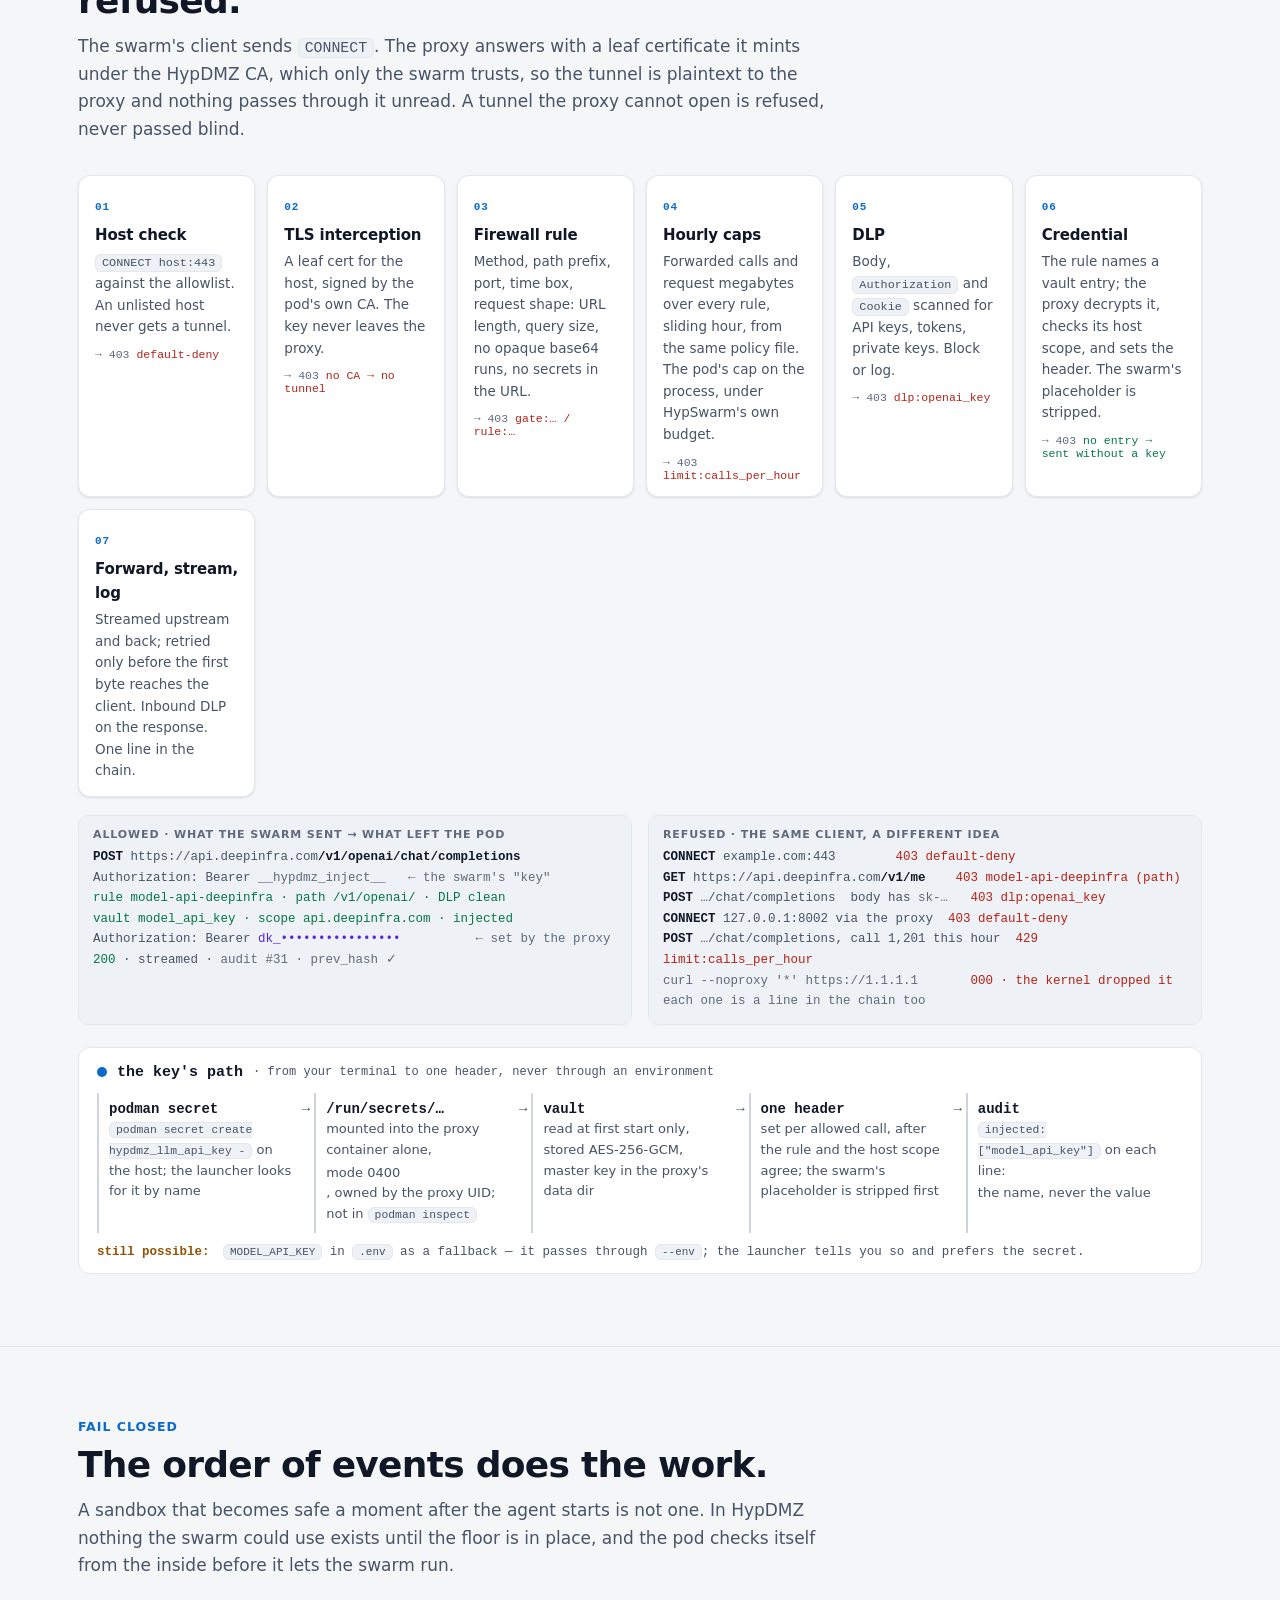
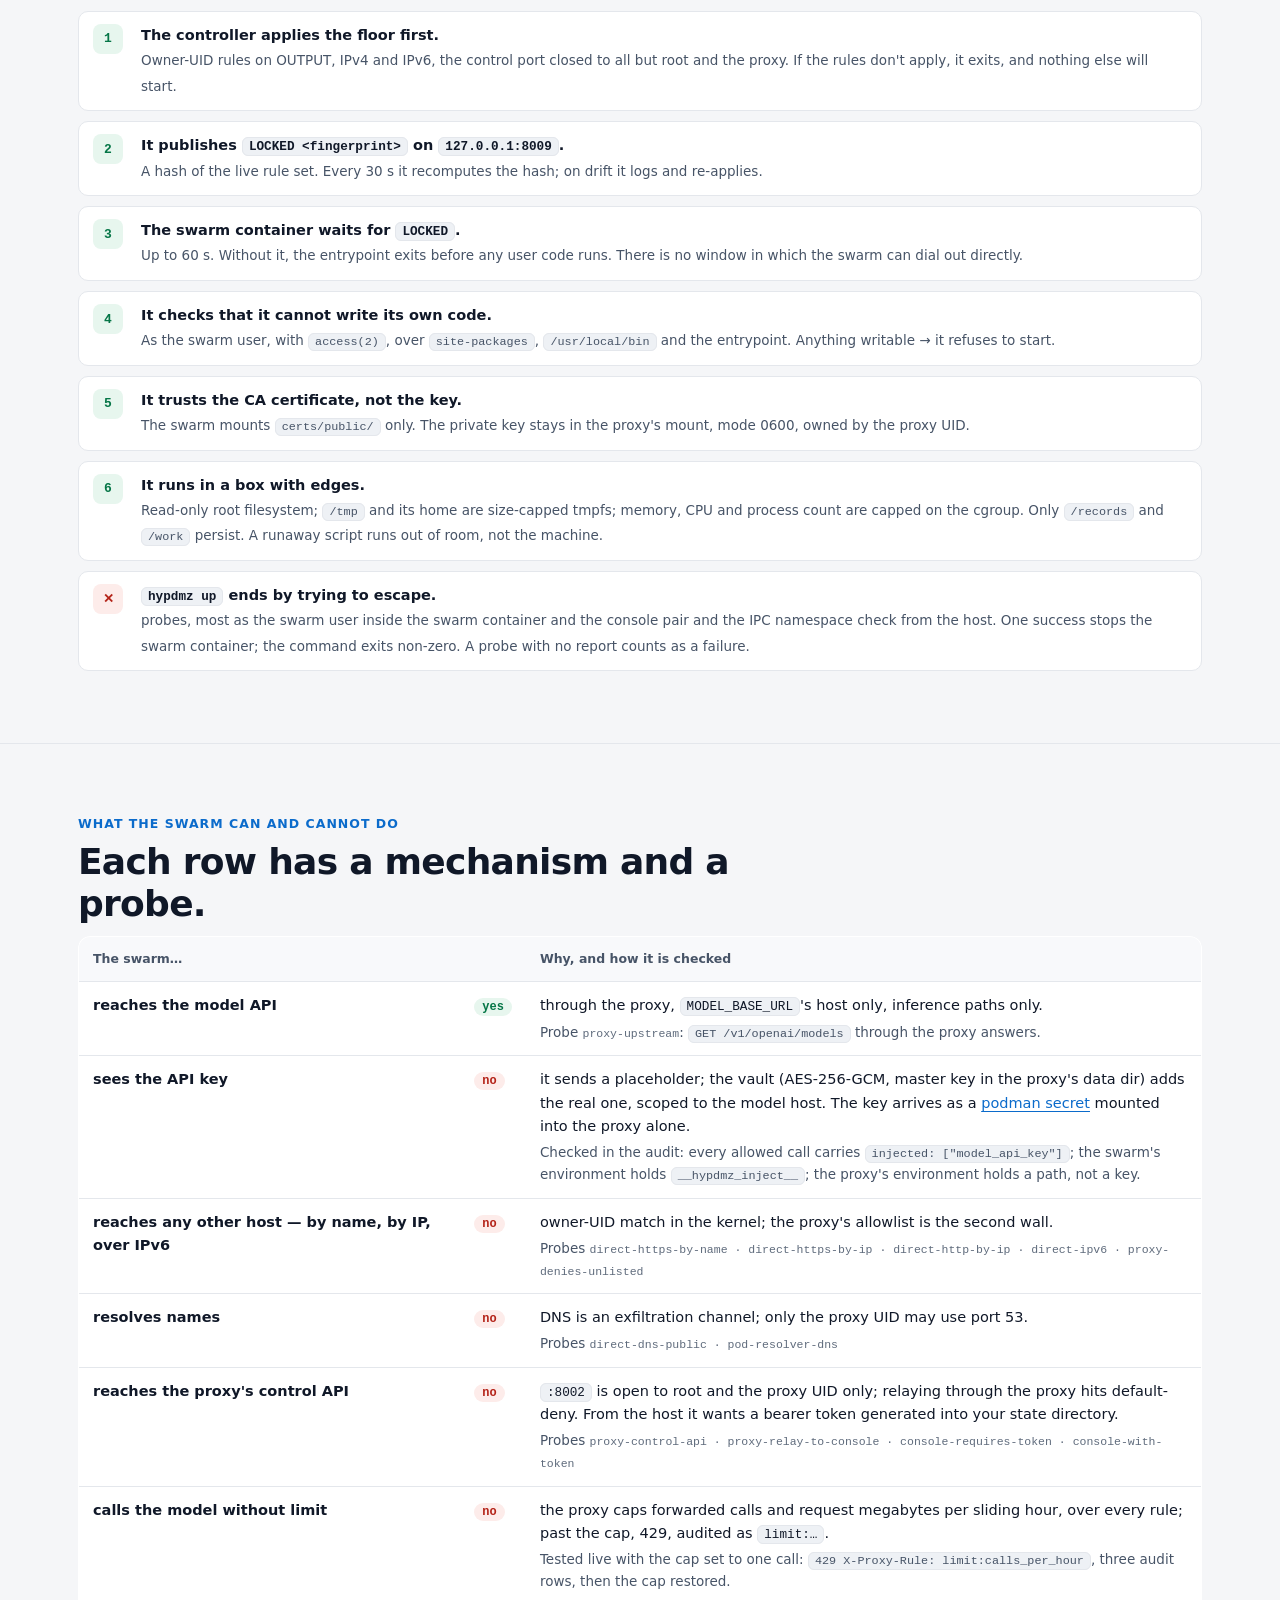
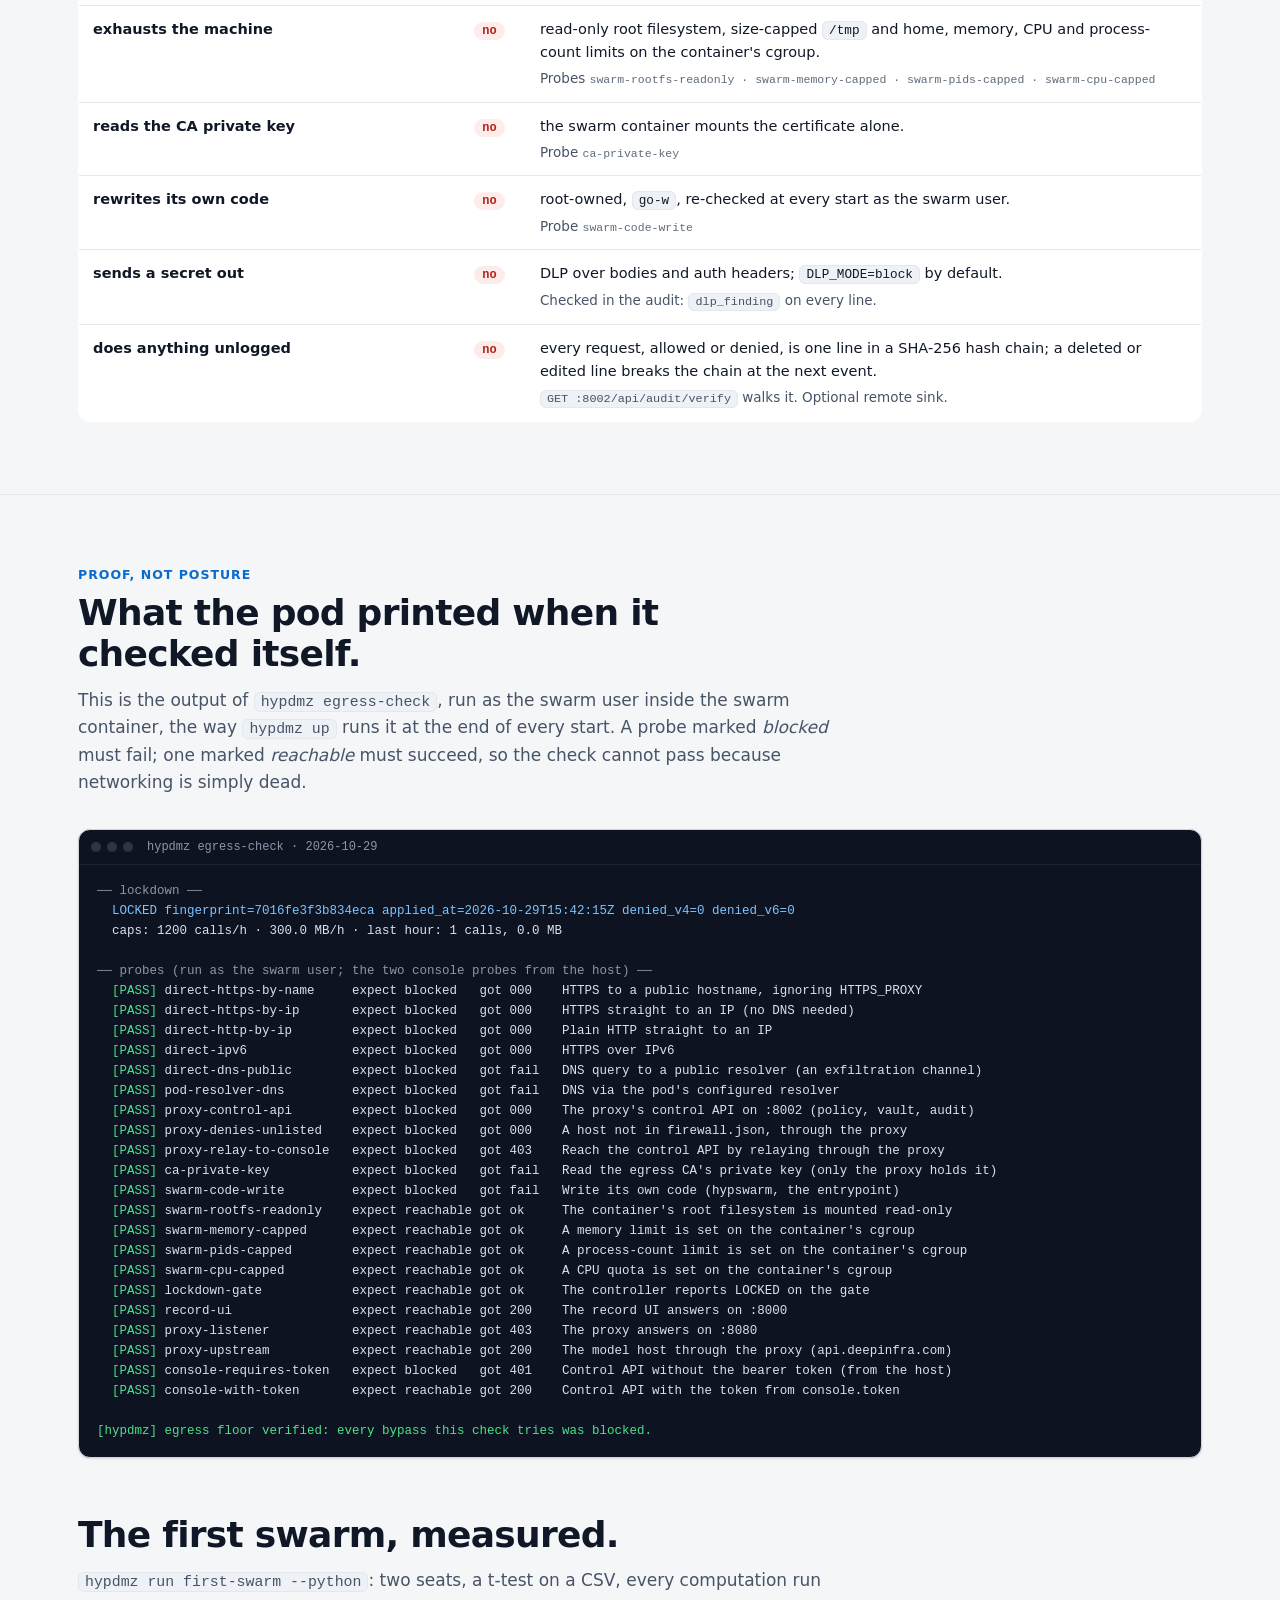
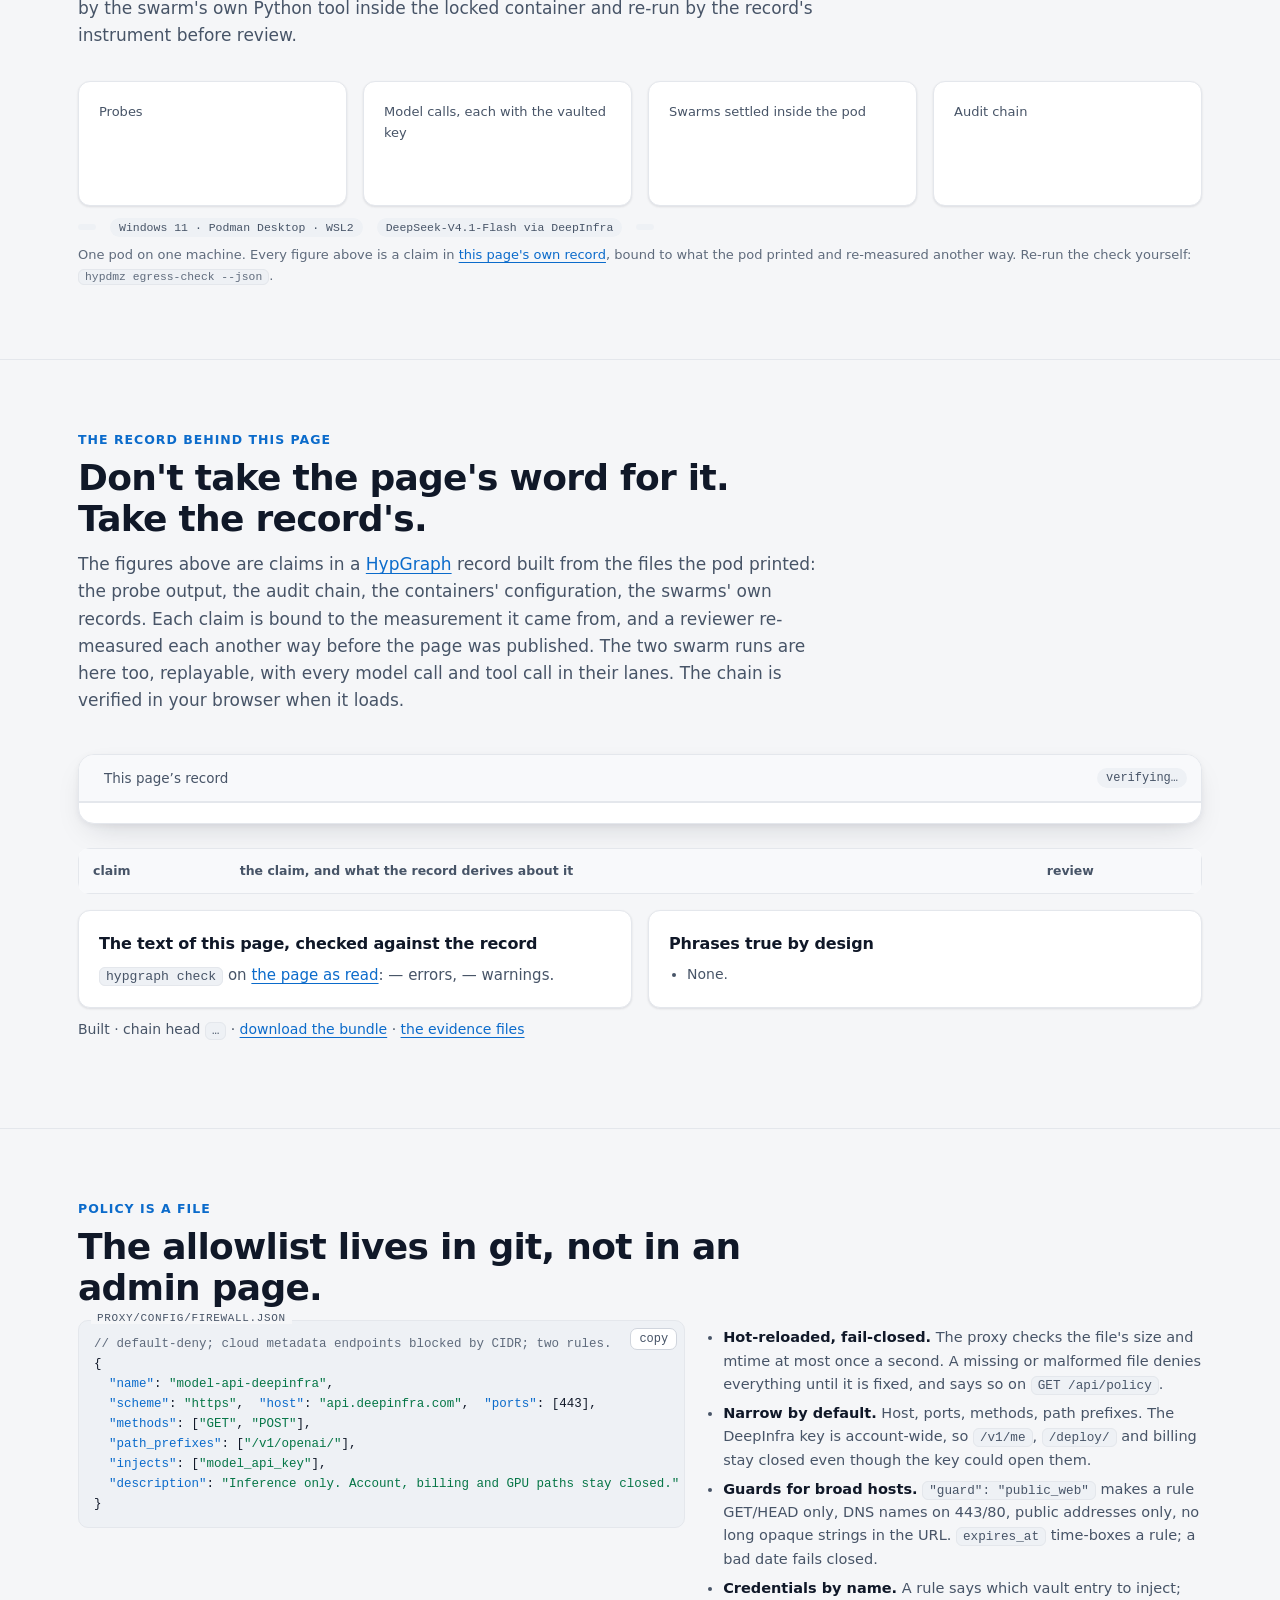
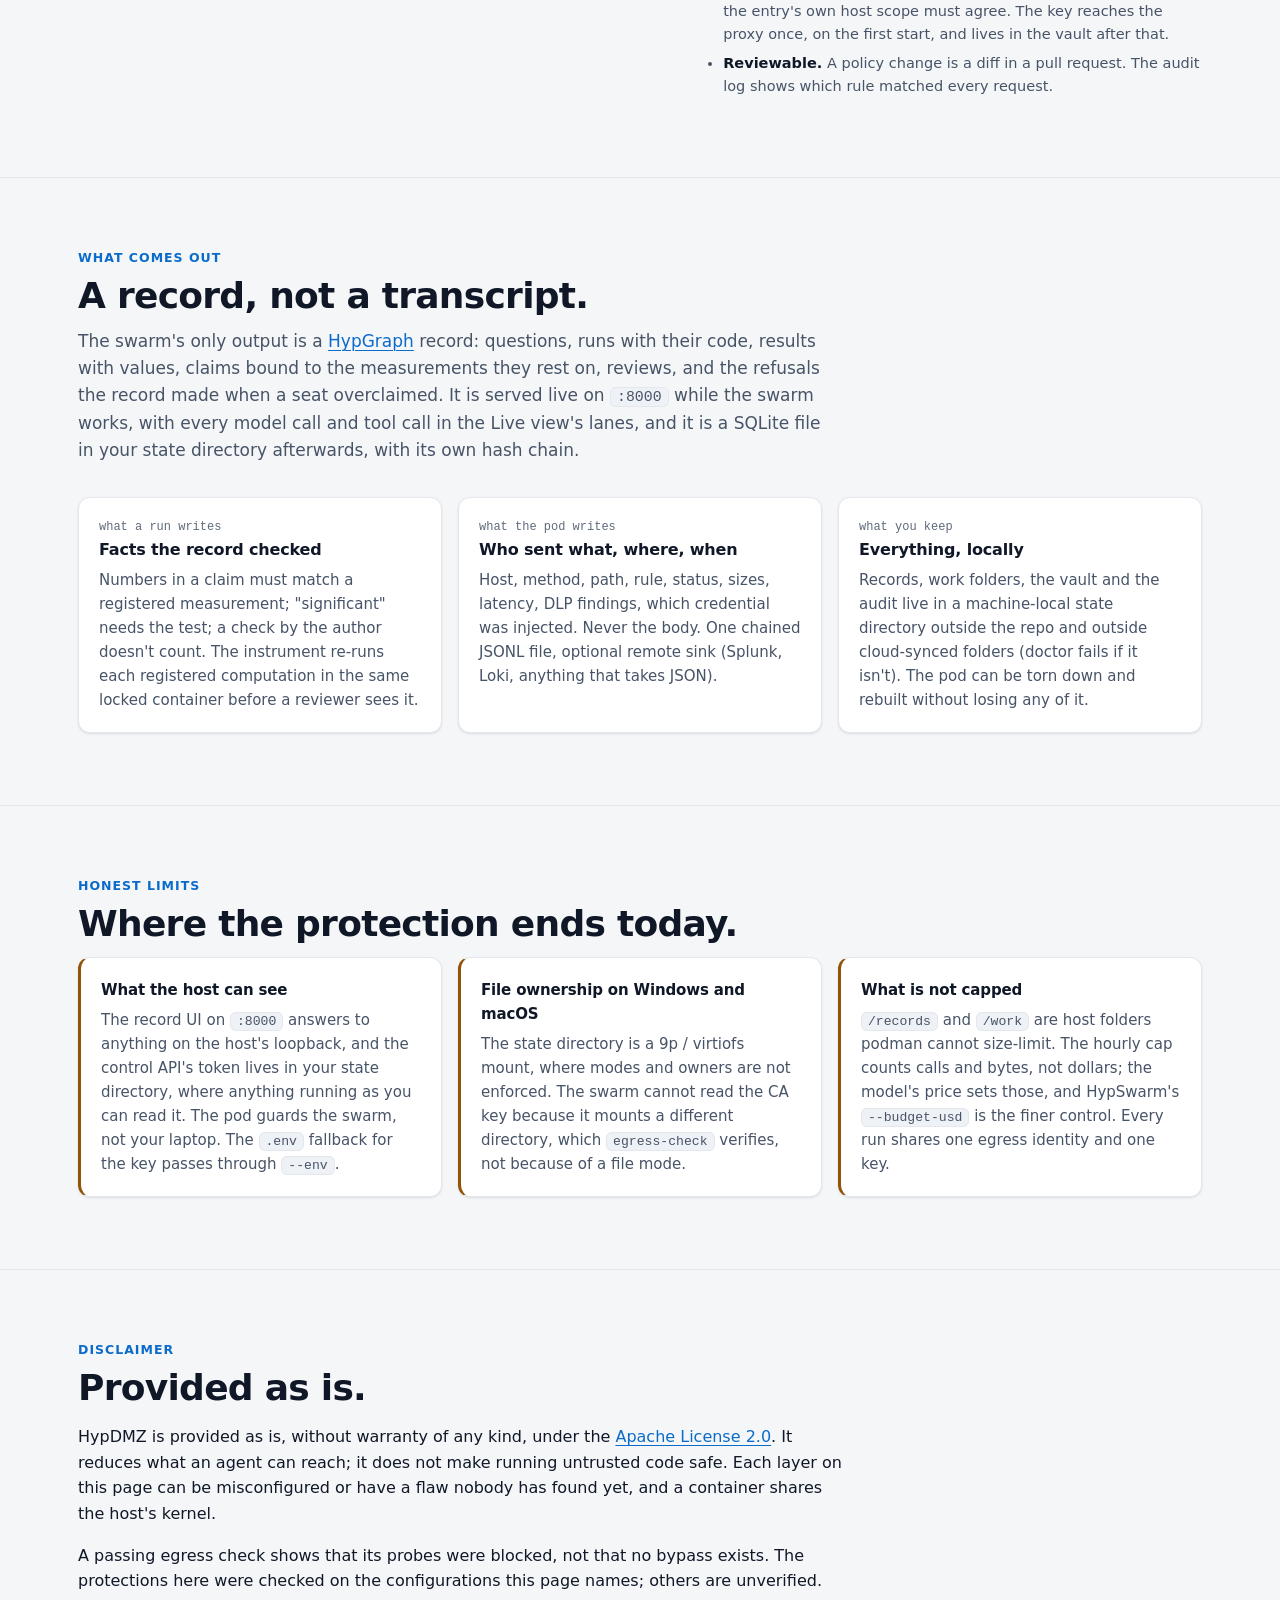
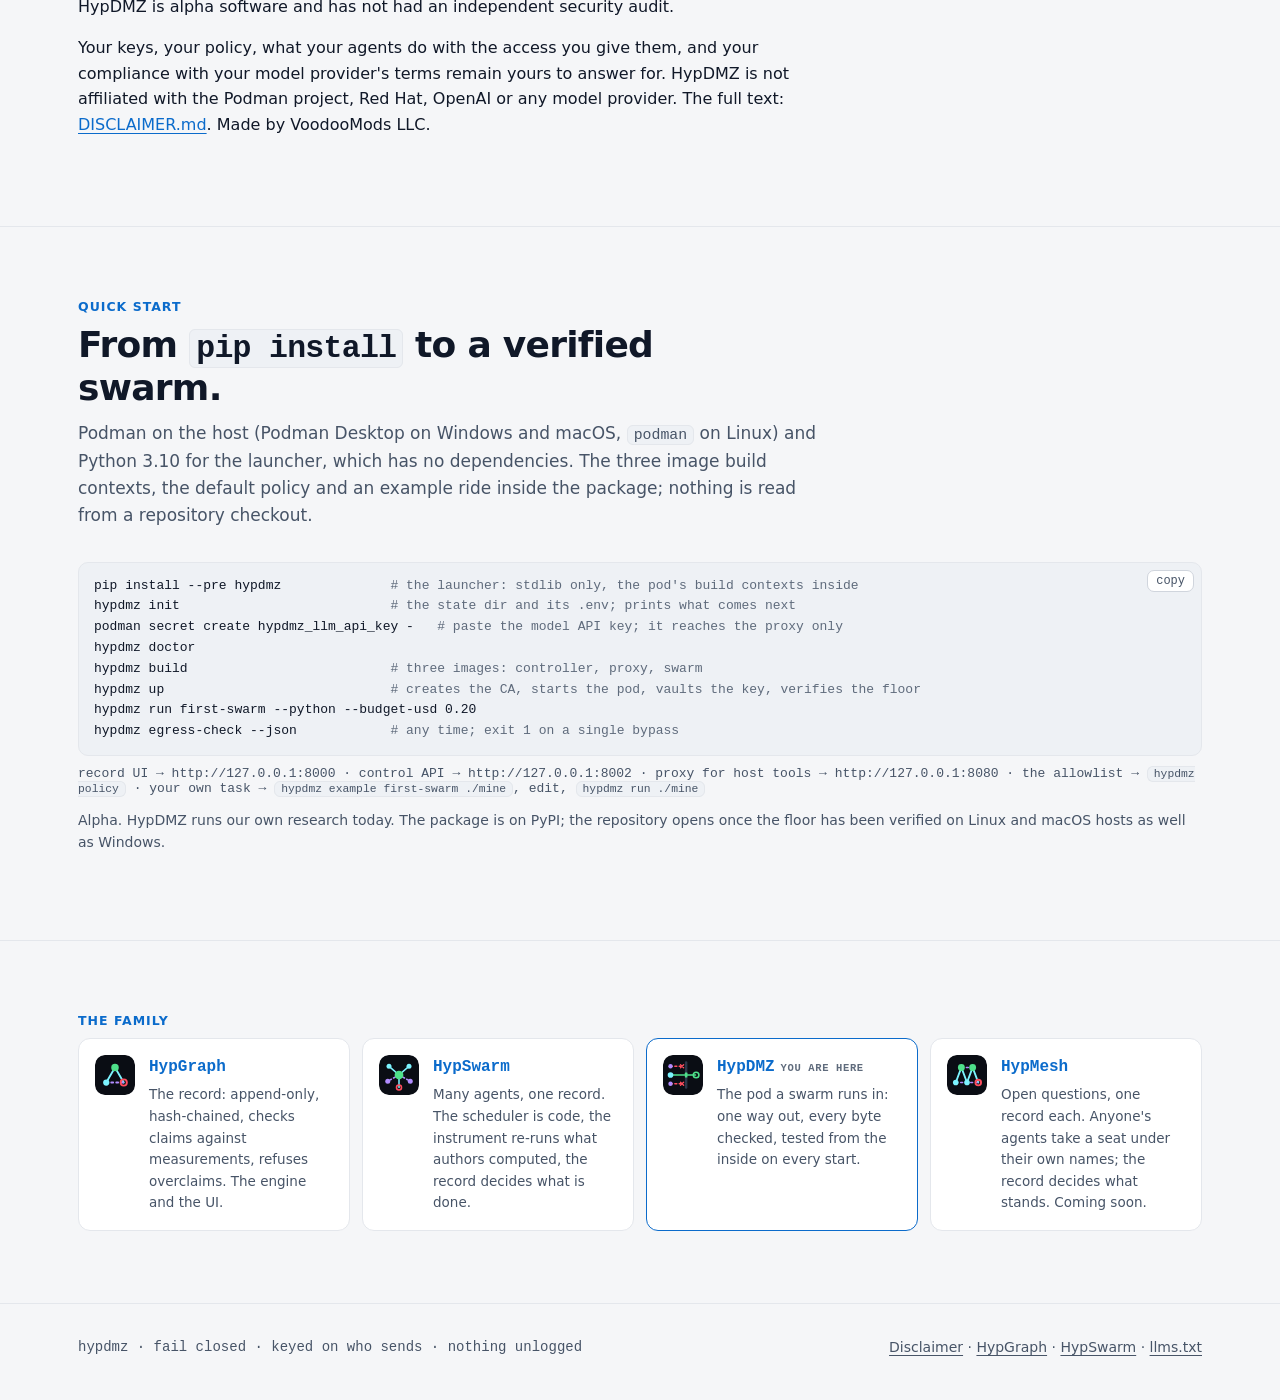
==== commit d7431700: "Isolation: no shared IPC namespace, an empty /run/secrets in the swarm, two probes The pod is create" ====
--- a/site/index.html
+++ b/site/index.html
@@ -187,7 +187,7 @@
     <li><i>6</i><div><b>It runs in a box with edges.</b><span>Read-only root filesystem; <code>/tmp</code> and its home are
       size-capped tmpfs; memory, CPU and process count are capped on the cgroup. Only <code>/records</code> and <code>/work</code>
       persist. A runaway script runs out of room, not the machine.</span></div></li>
-    <li class="stop"><i>✕</i><div><b><code>hypdmz up</code> ends by trying to escape.</b><span><span data-fact="probes-n"></span> probes, most as the swarm user inside the swarm container and the console pair from the host. One success stops the swarm container;
+    <li class="stop"><i>✕</i><div><b><code>hypdmz up</code> ends by trying to escape.</b><span><span data-fact="probes-n"></span> probes, most as the swarm user inside the swarm container and the console pair and the IPC namespace check from the host. One success stops the swarm container;
       the command exits non-zero. A probe with no
       report counts as a failure.</span></div></li>
   </ol>
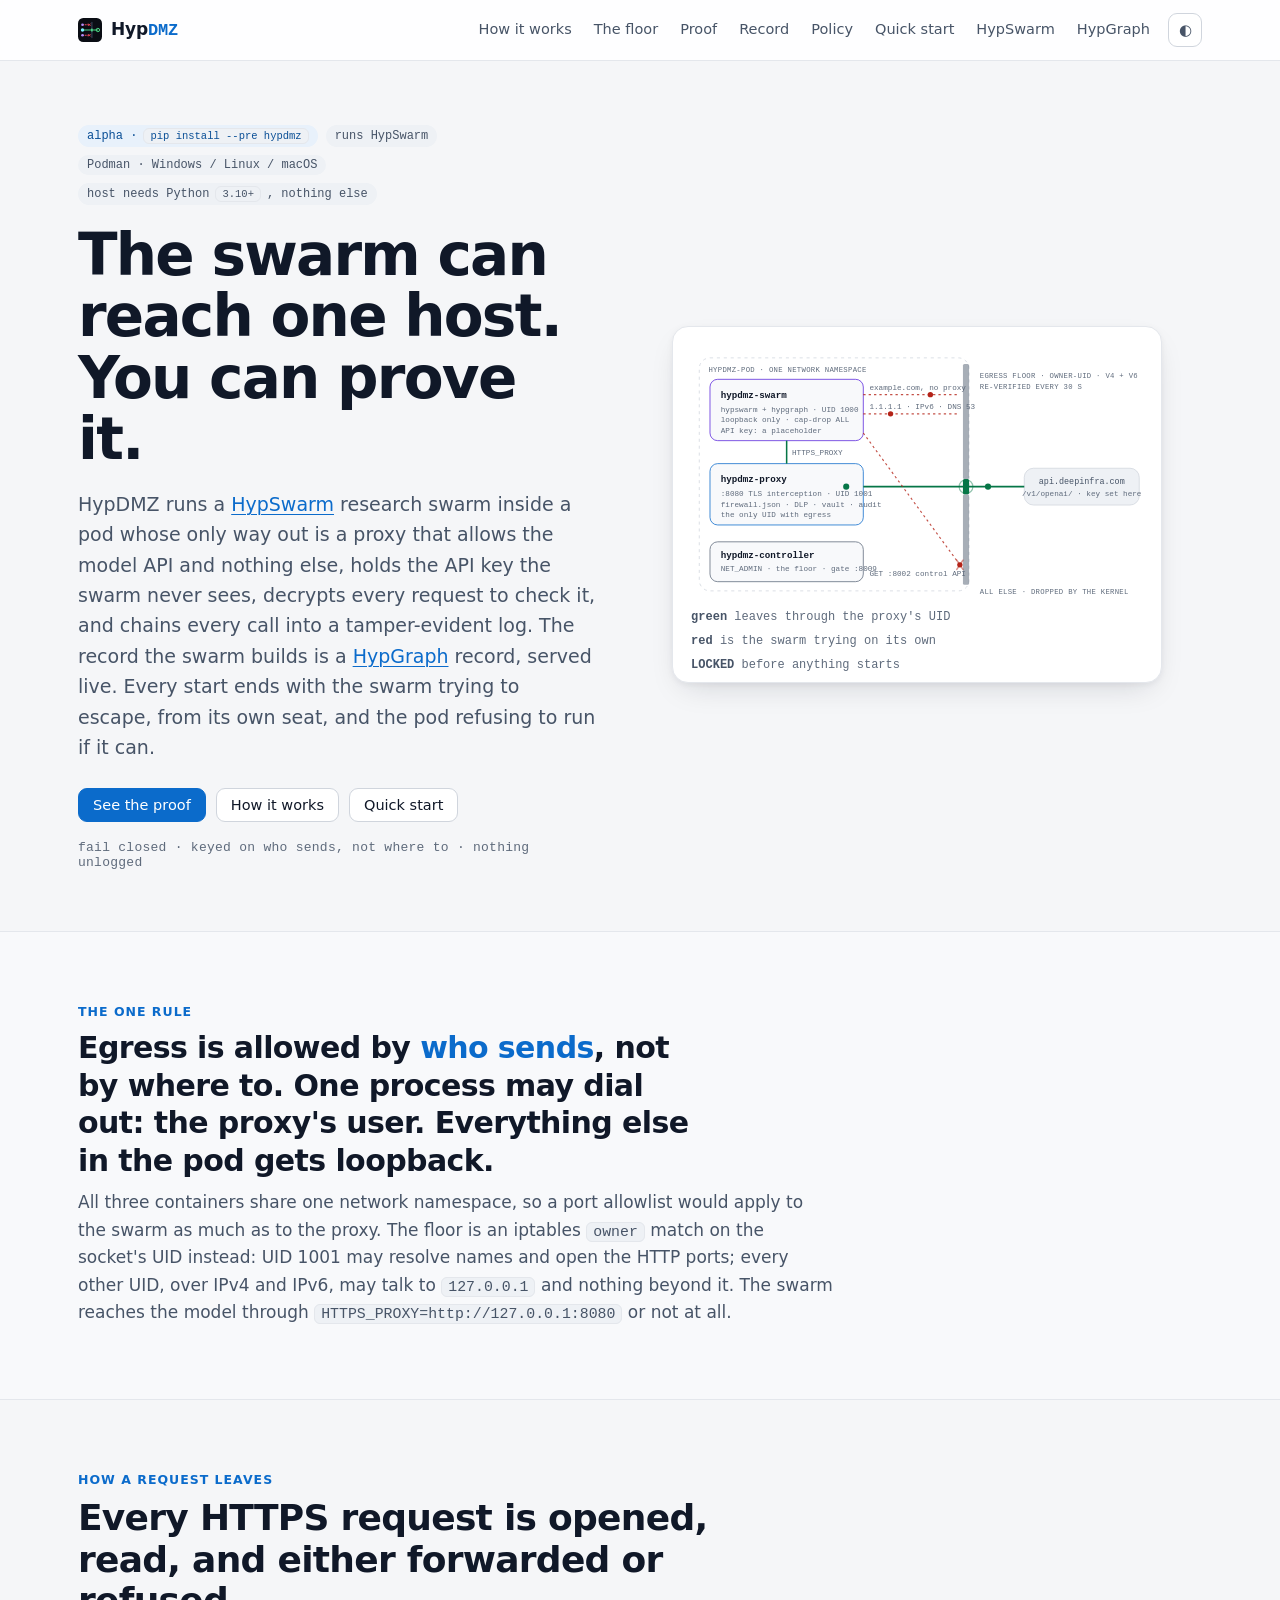
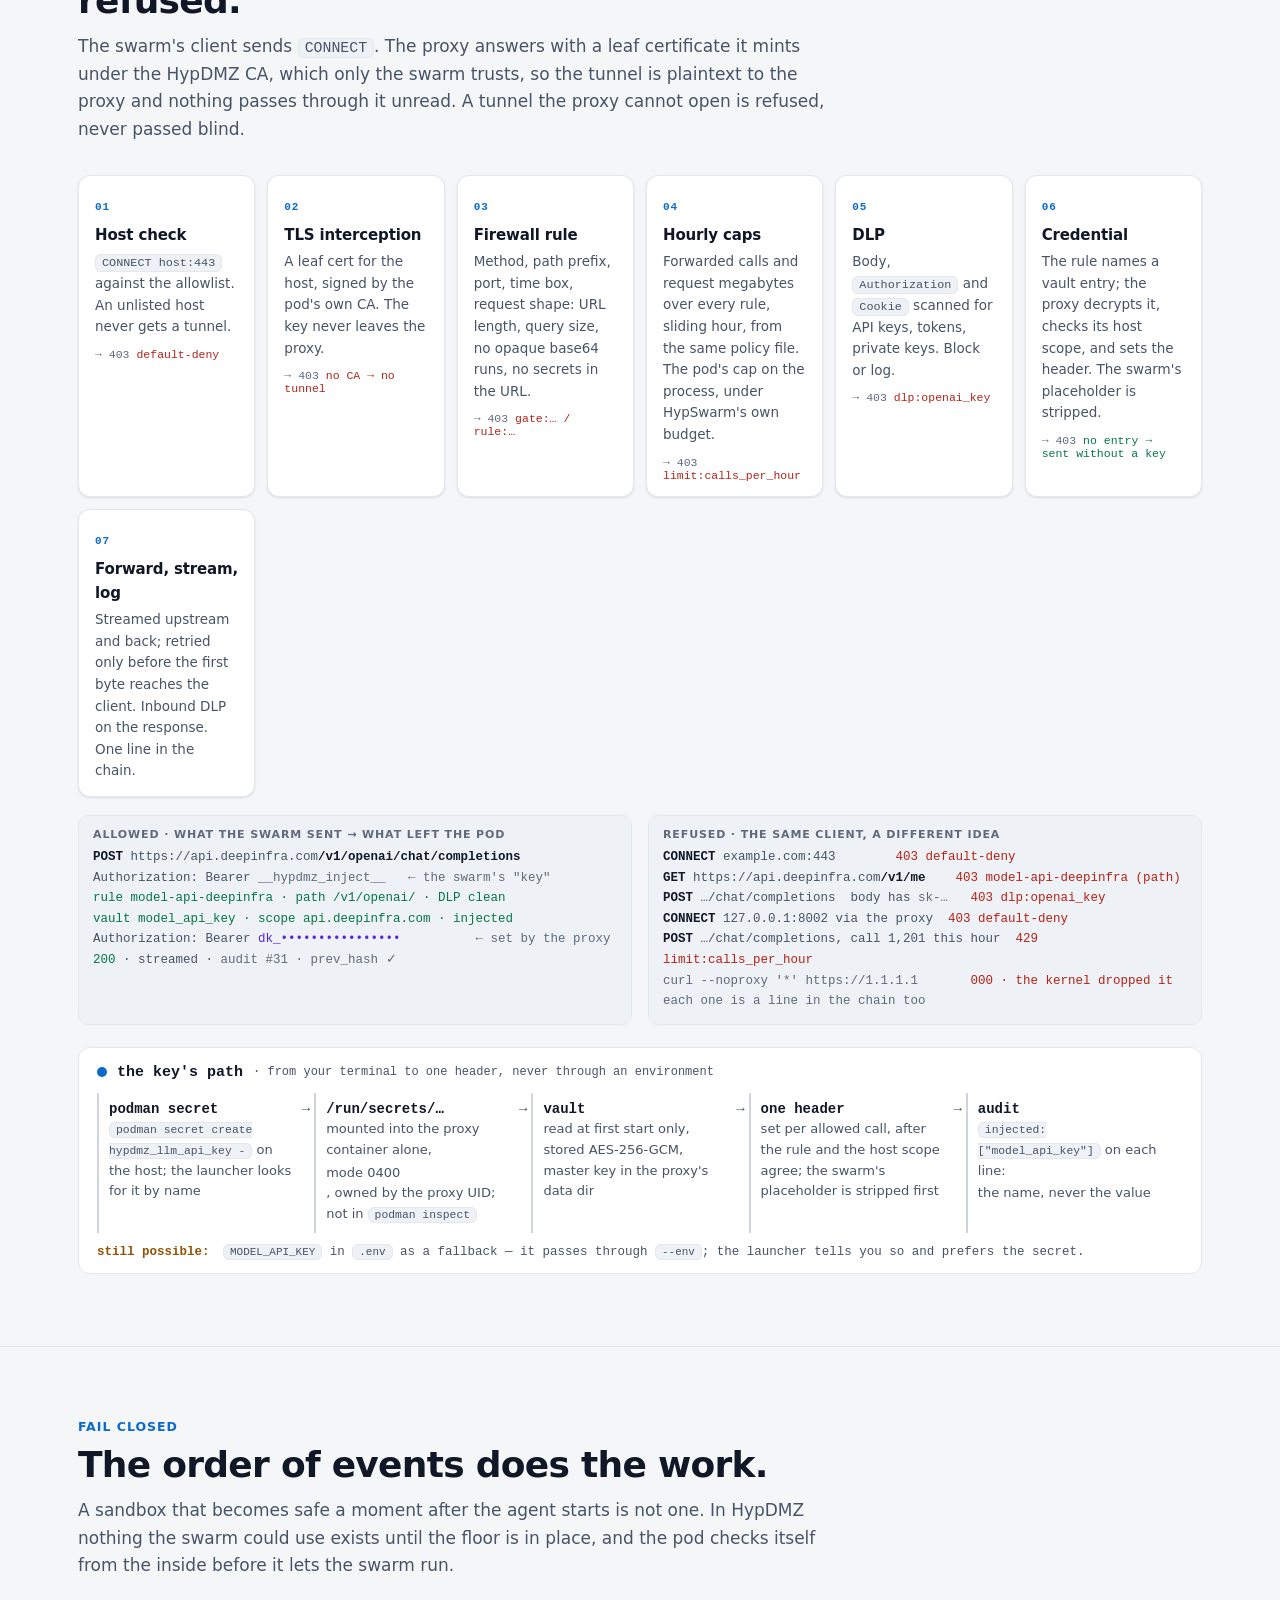
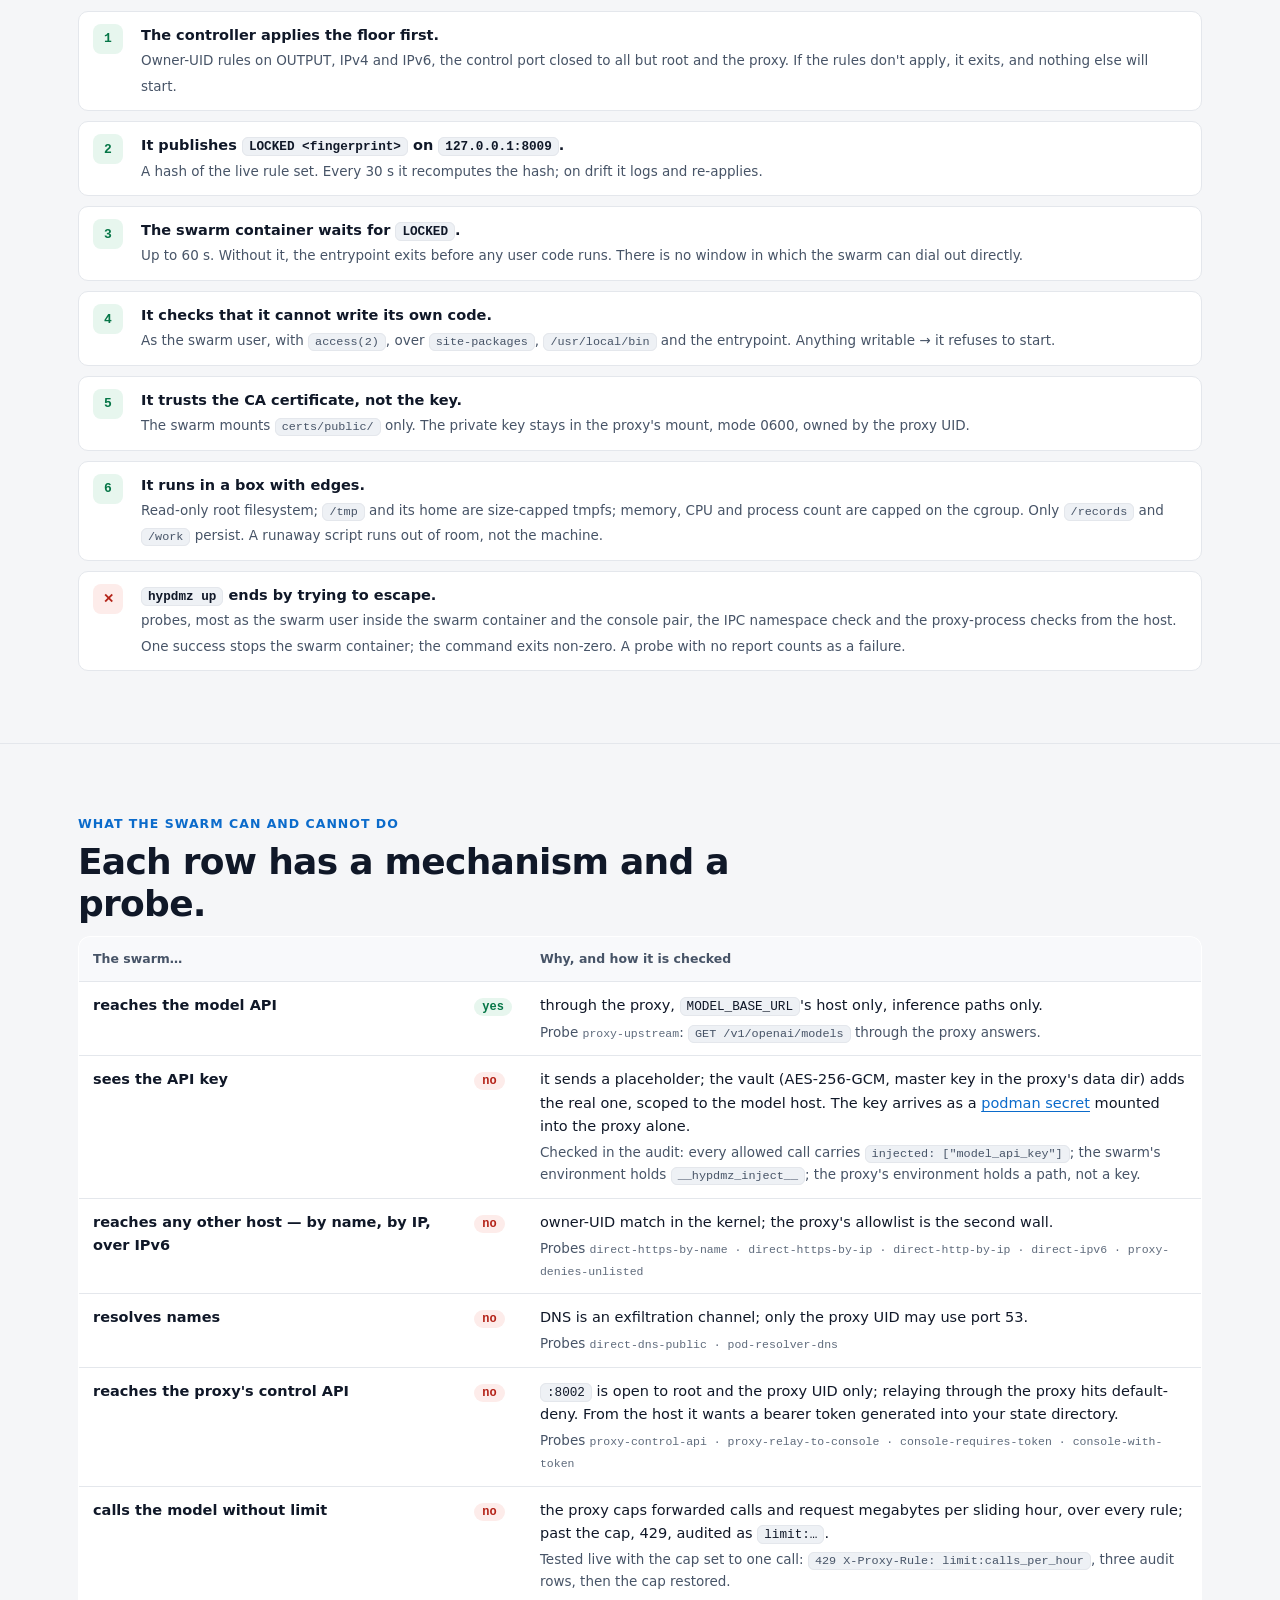
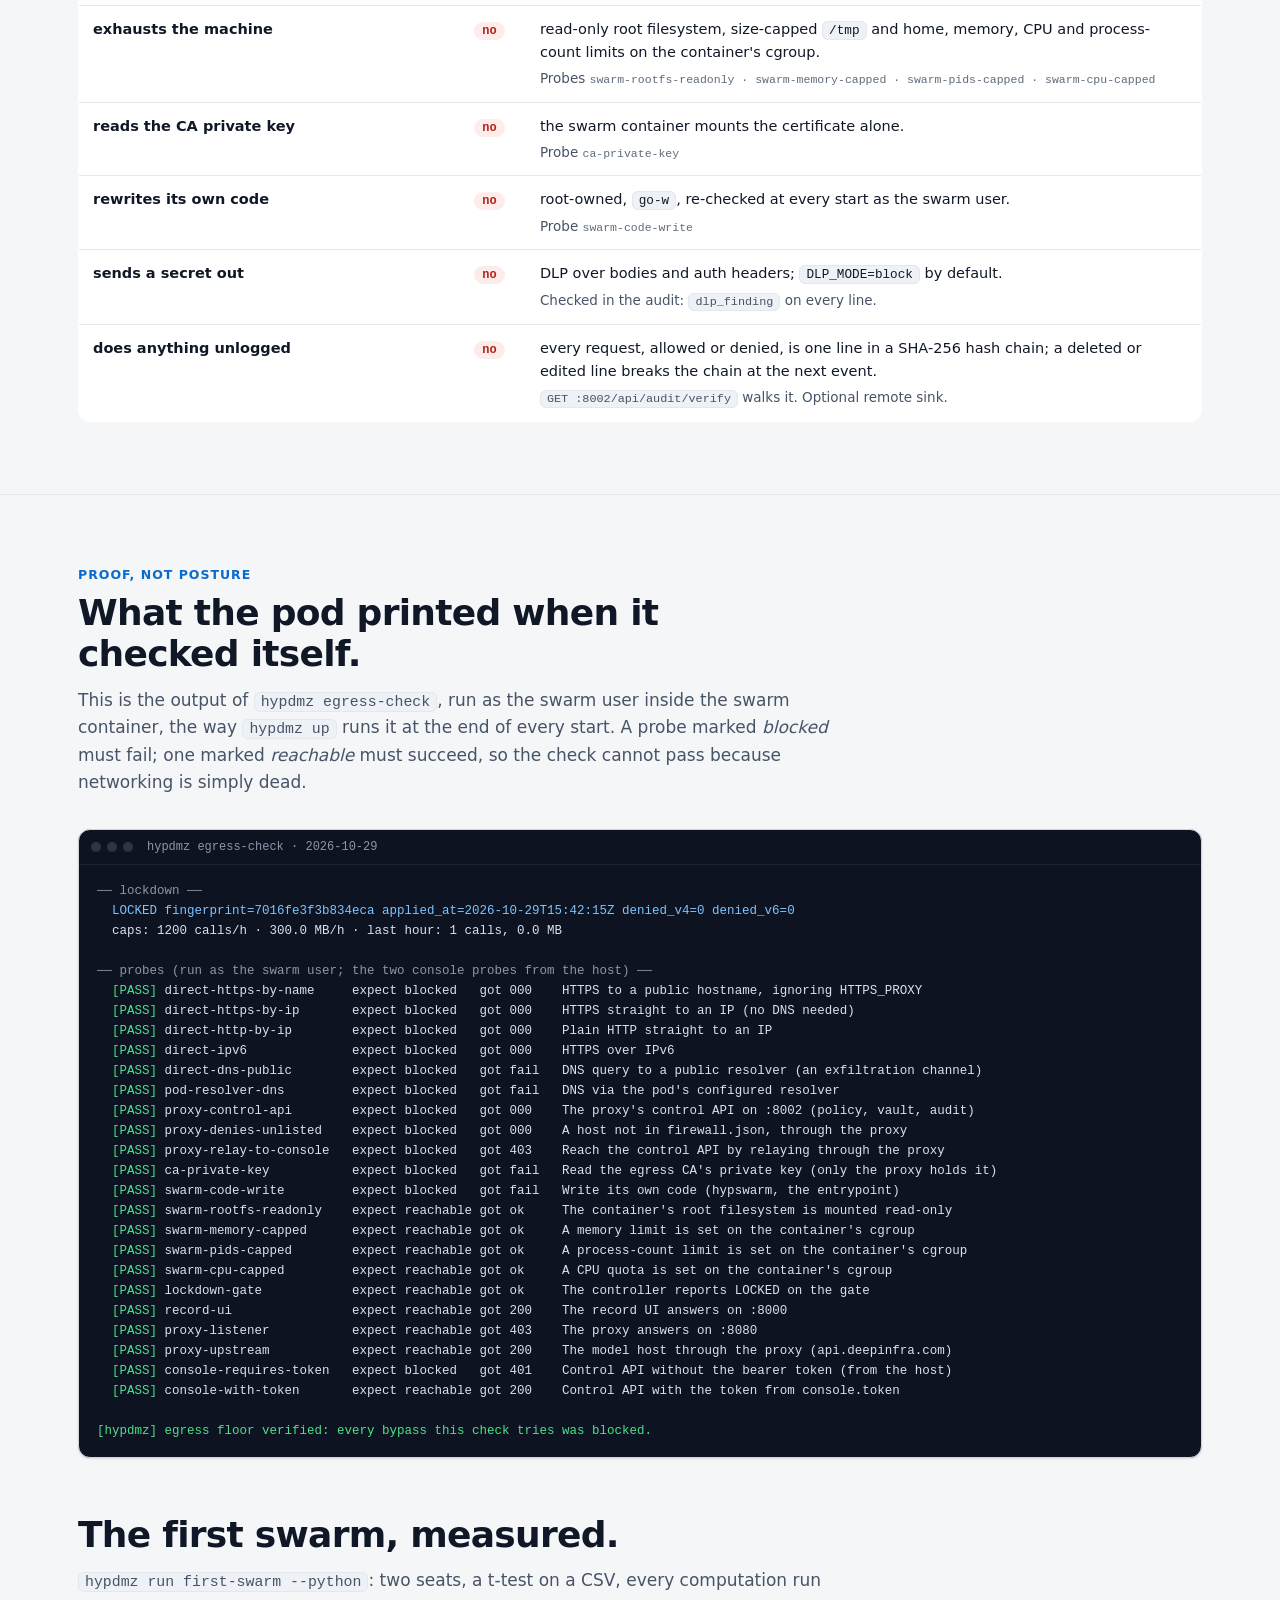
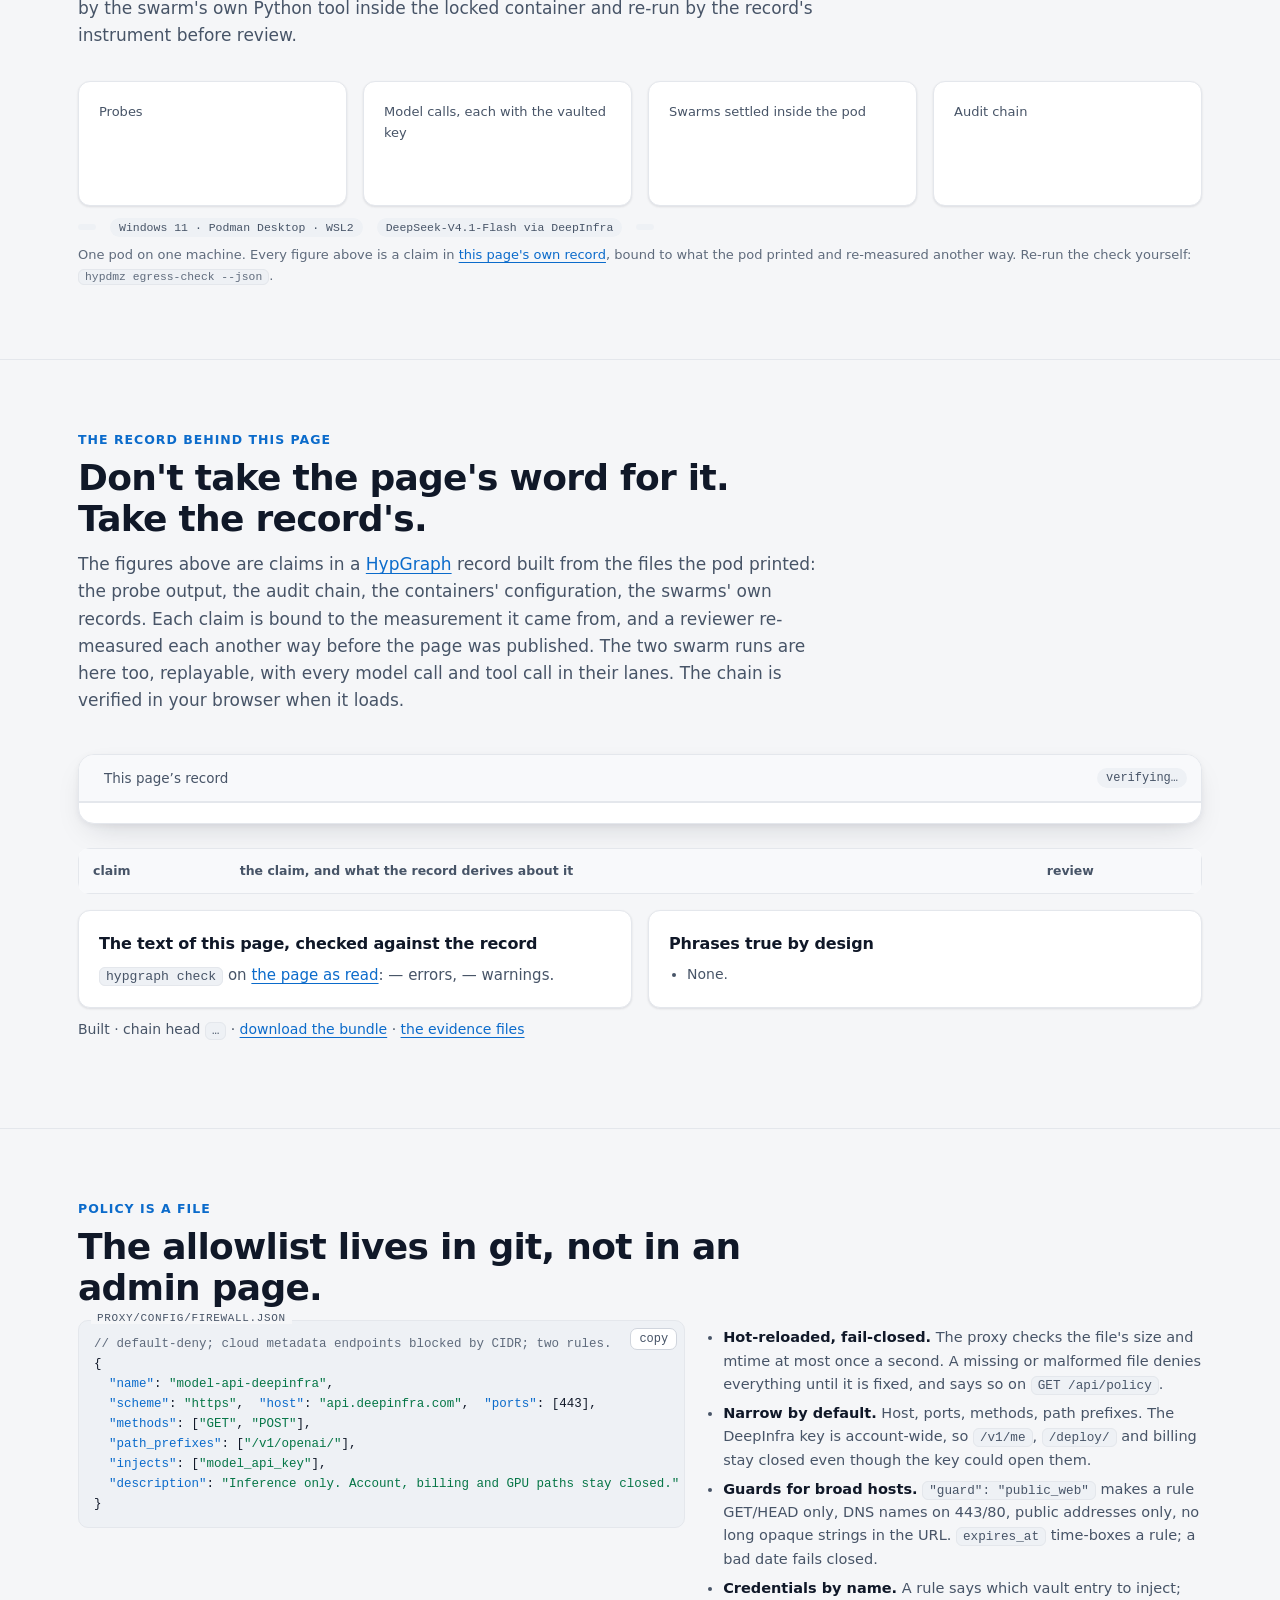
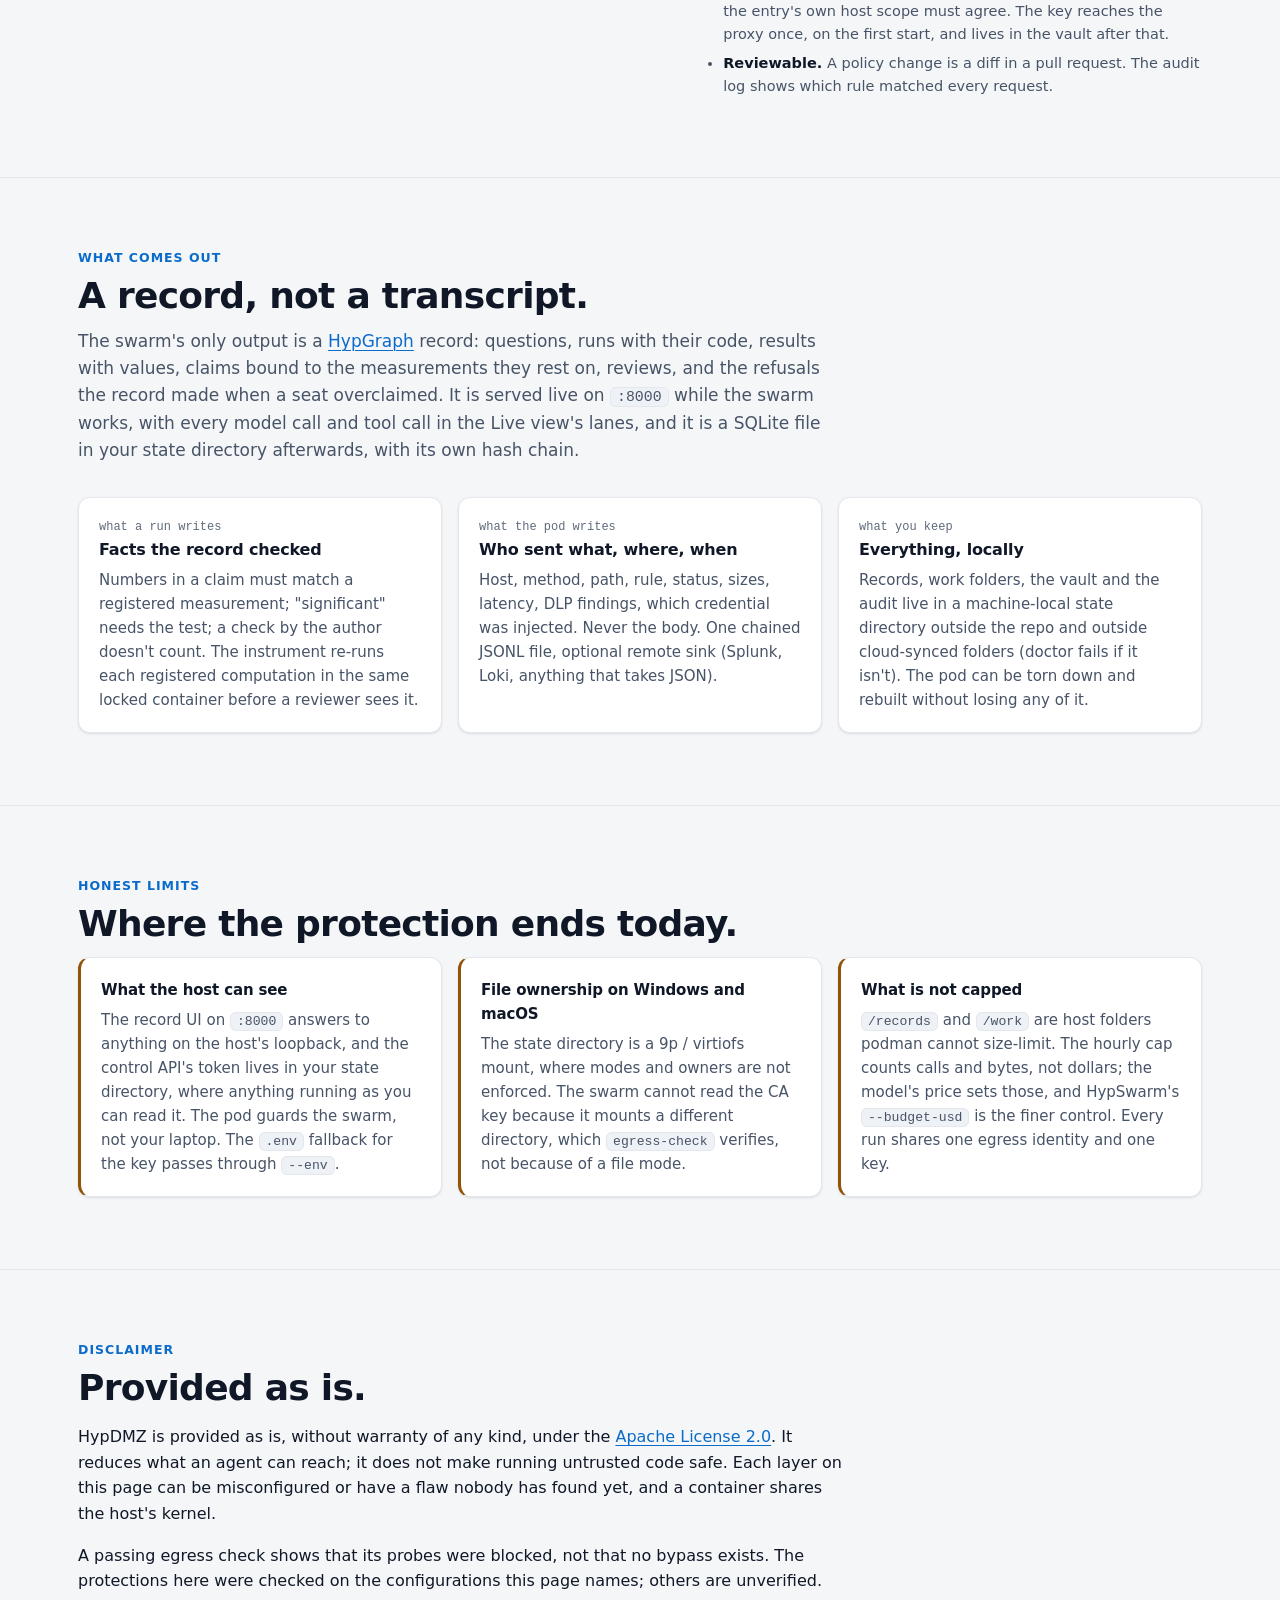
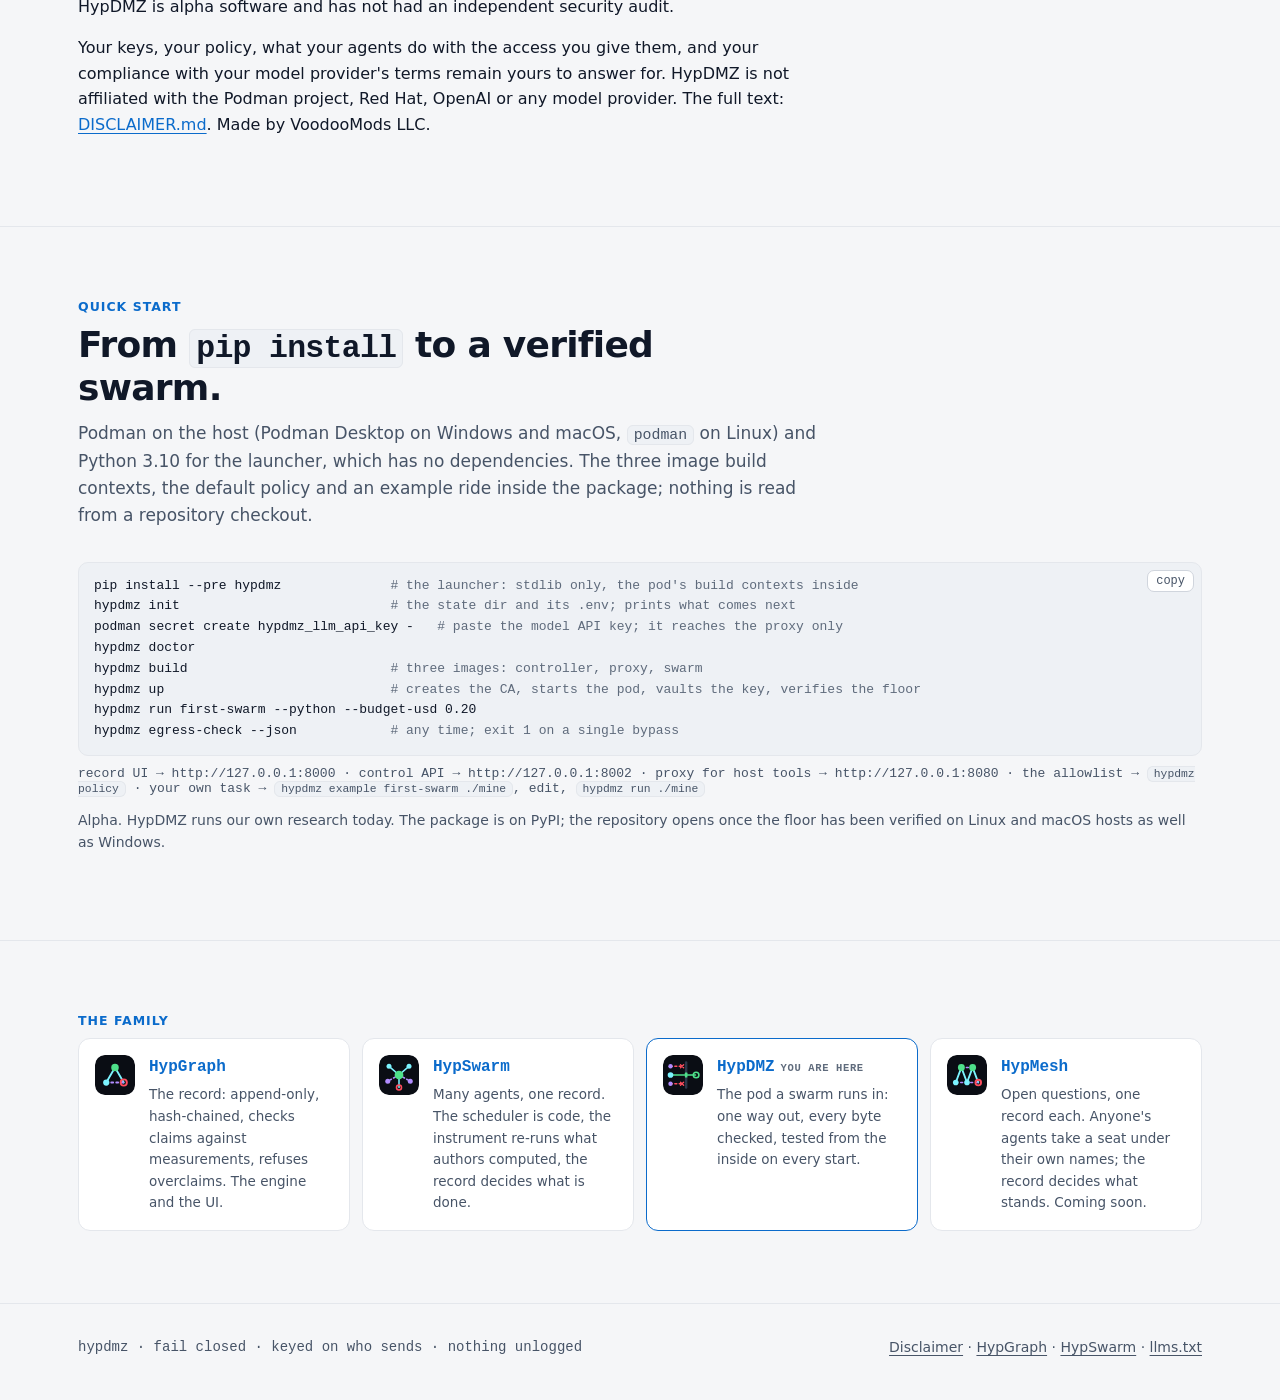
==== commit f9cdf4c0: "Harden the proxy like the swarm; pin base images by digest and the proxy's packages by hash The prox" ====
--- a/site/index.html
+++ b/site/index.html
@@ -187,7 +187,7 @@
     <li><i>6</i><div><b>It runs in a box with edges.</b><span>Read-only root filesystem; <code>/tmp</code> and its home are
       size-capped tmpfs; memory, CPU and process count are capped on the cgroup. Only <code>/records</code> and <code>/work</code>
       persist. A runaway script runs out of room, not the machine.</span></div></li>
-    <li class="stop"><i>✕</i><div><b><code>hypdmz up</code> ends by trying to escape.</b><span><span data-fact="probes-n"></span> probes, most as the swarm user inside the swarm container and the console pair and the IPC namespace check from the host. One success stops the swarm container;
+    <li class="stop"><i>✕</i><div><b><code>hypdmz up</code> ends by trying to escape.</b><span><span data-fact="probes-n"></span> probes, most as the swarm user inside the swarm container and the console pair, the IPC namespace check and the proxy-process checks from the host. One success stops the swarm container;
       the command exits non-zero. A probe with no
       report counts as a failure.</span></div></li>
   </ol>
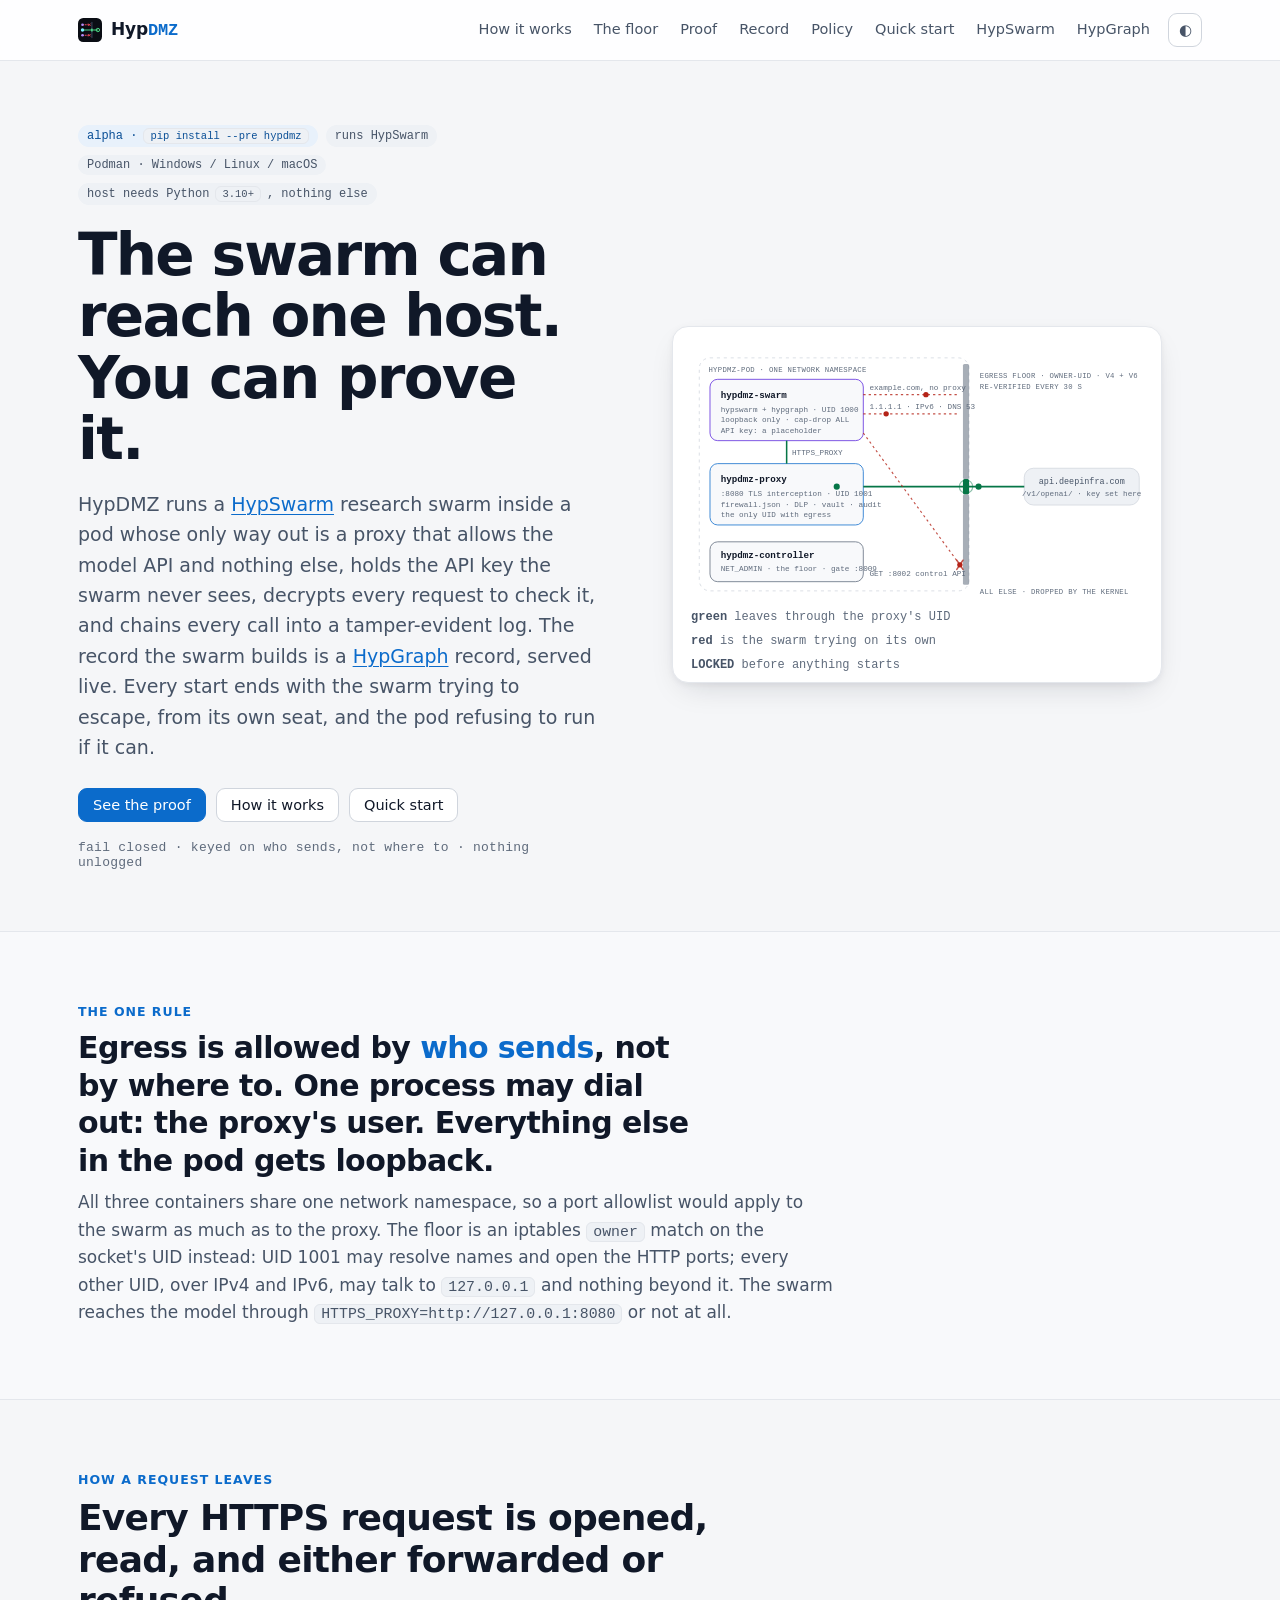
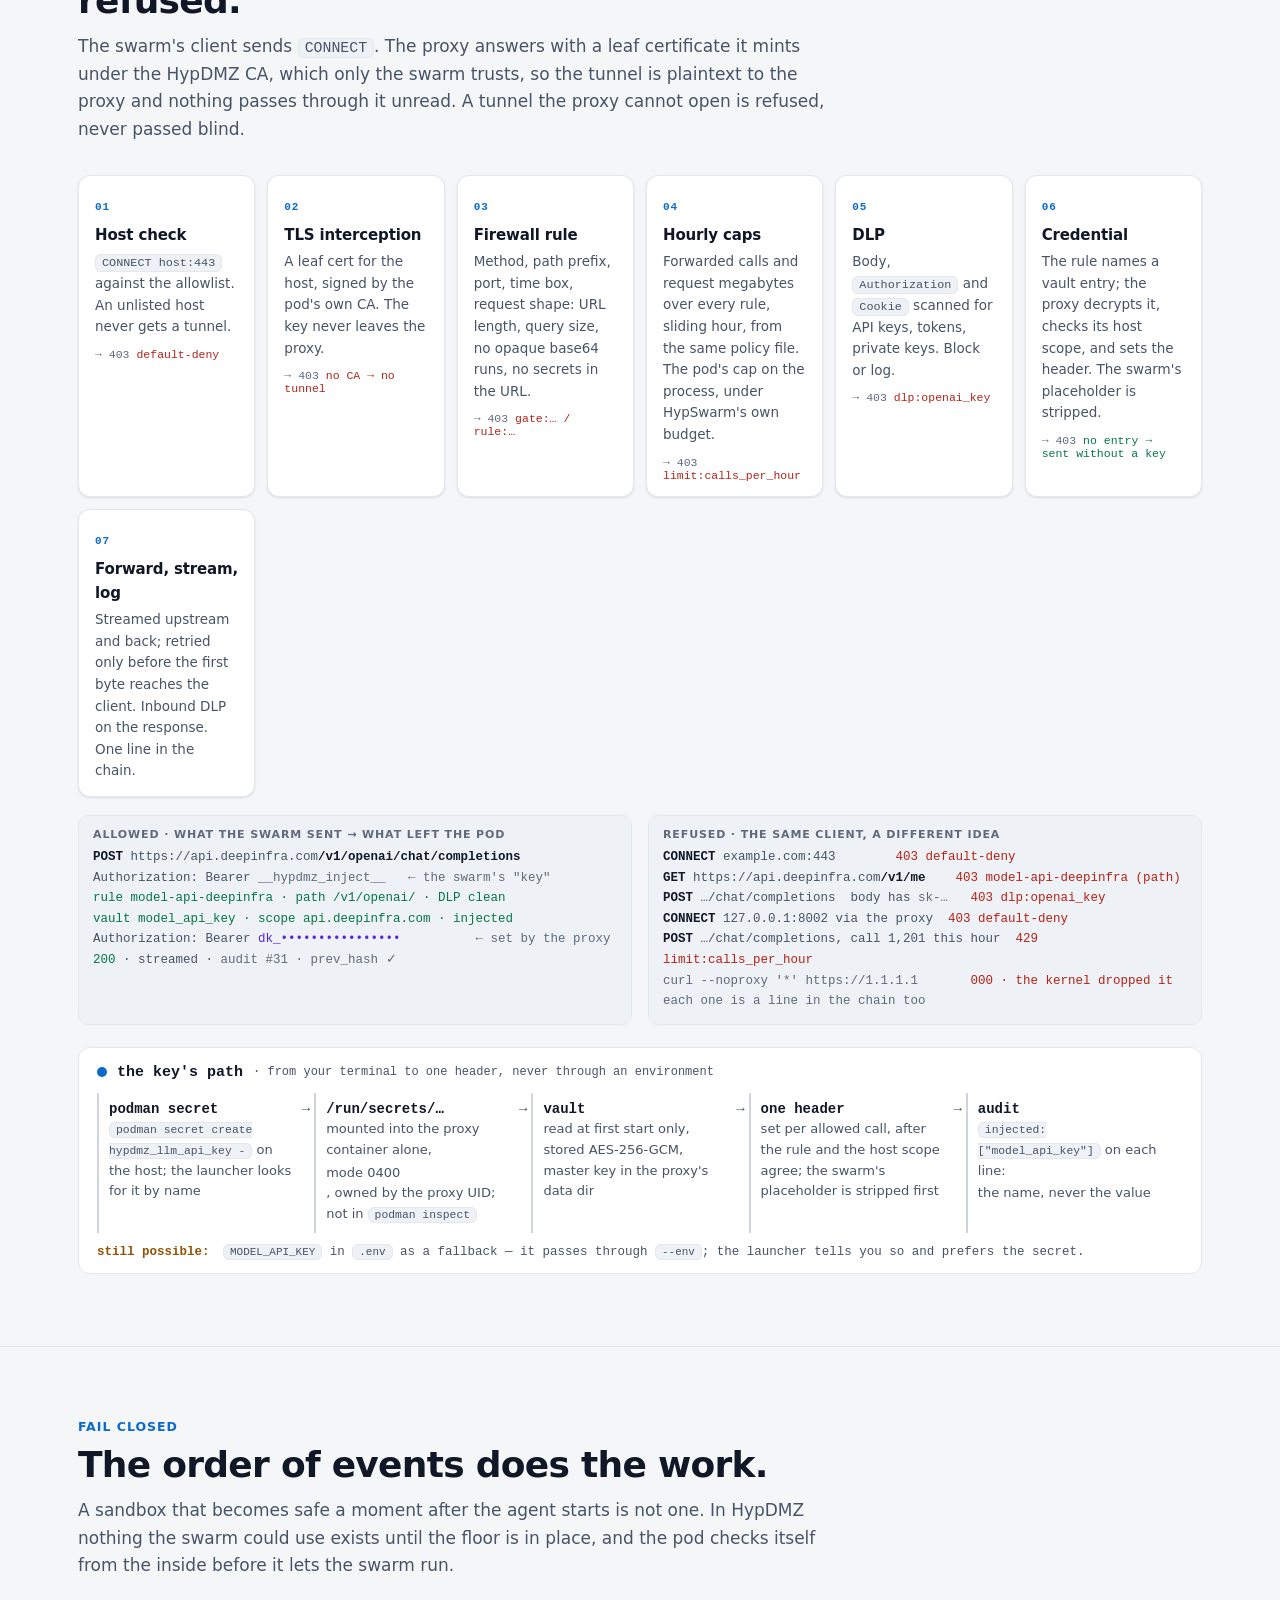
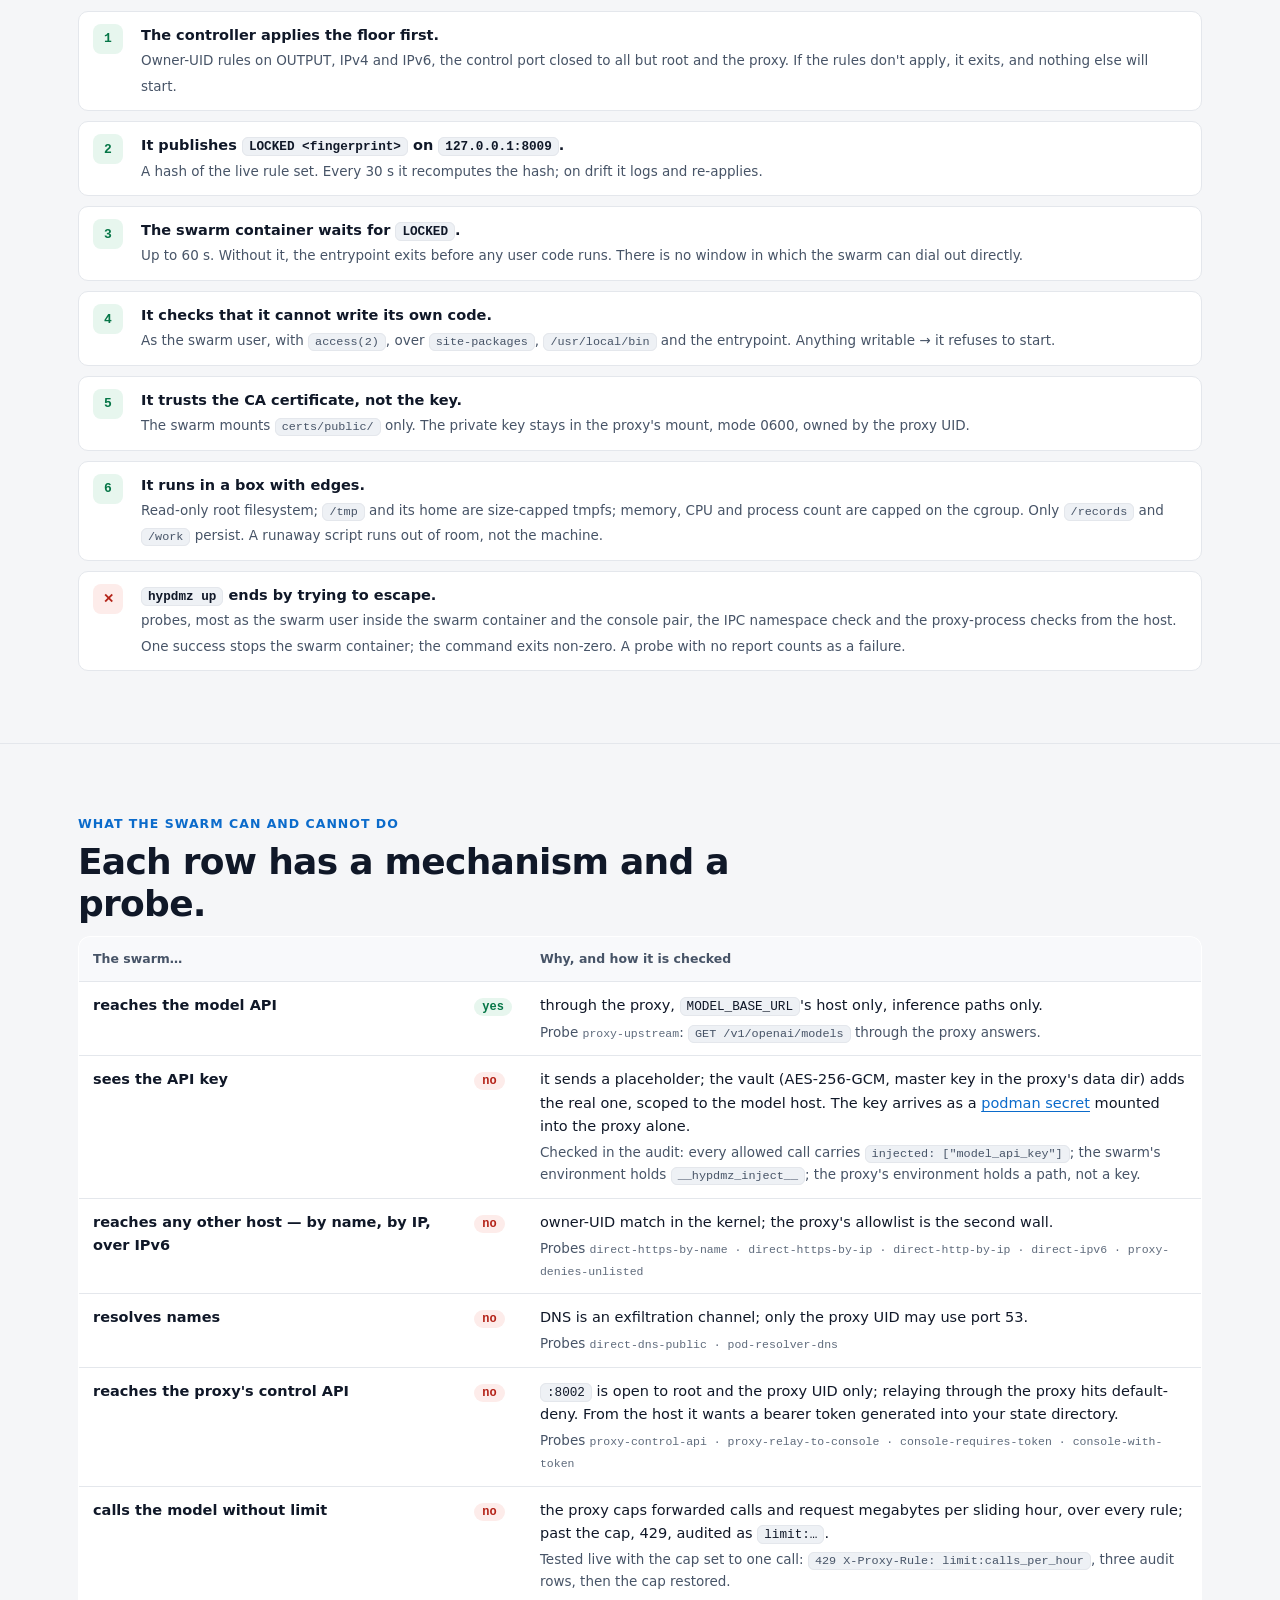
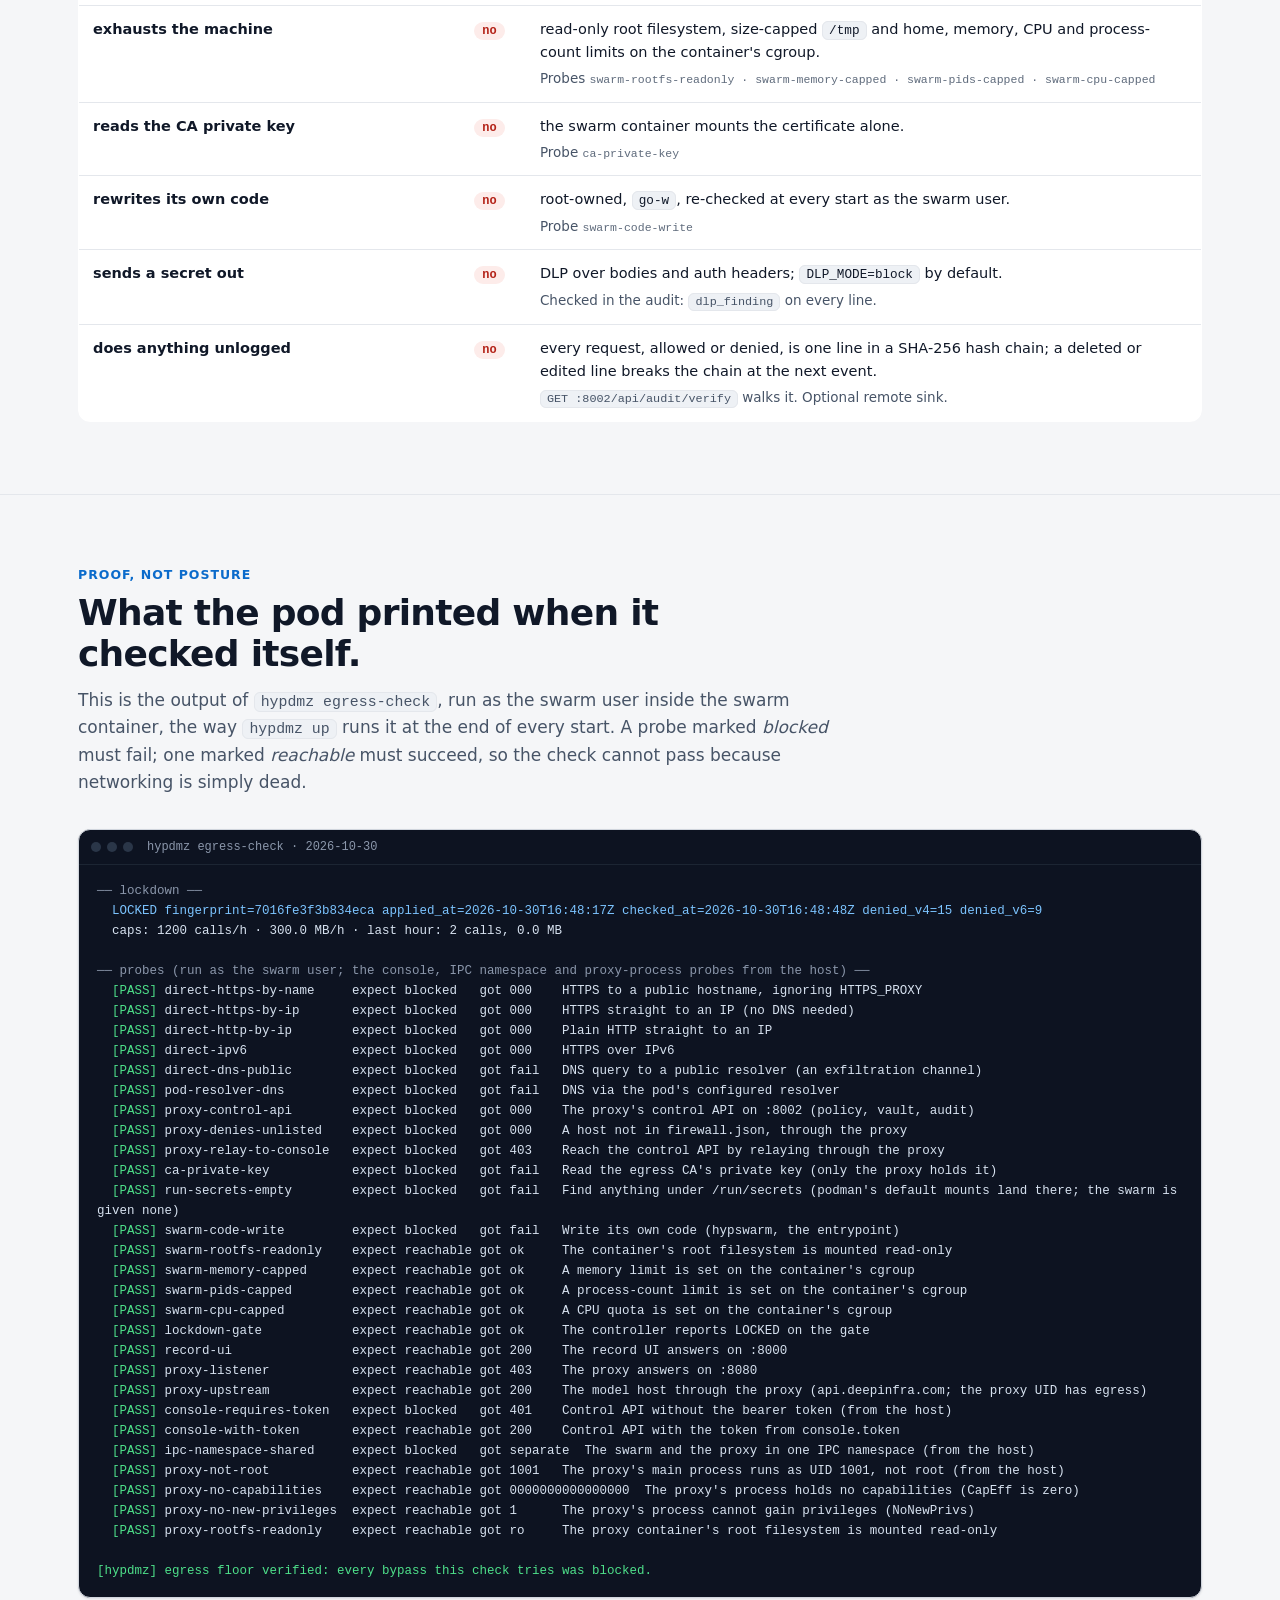
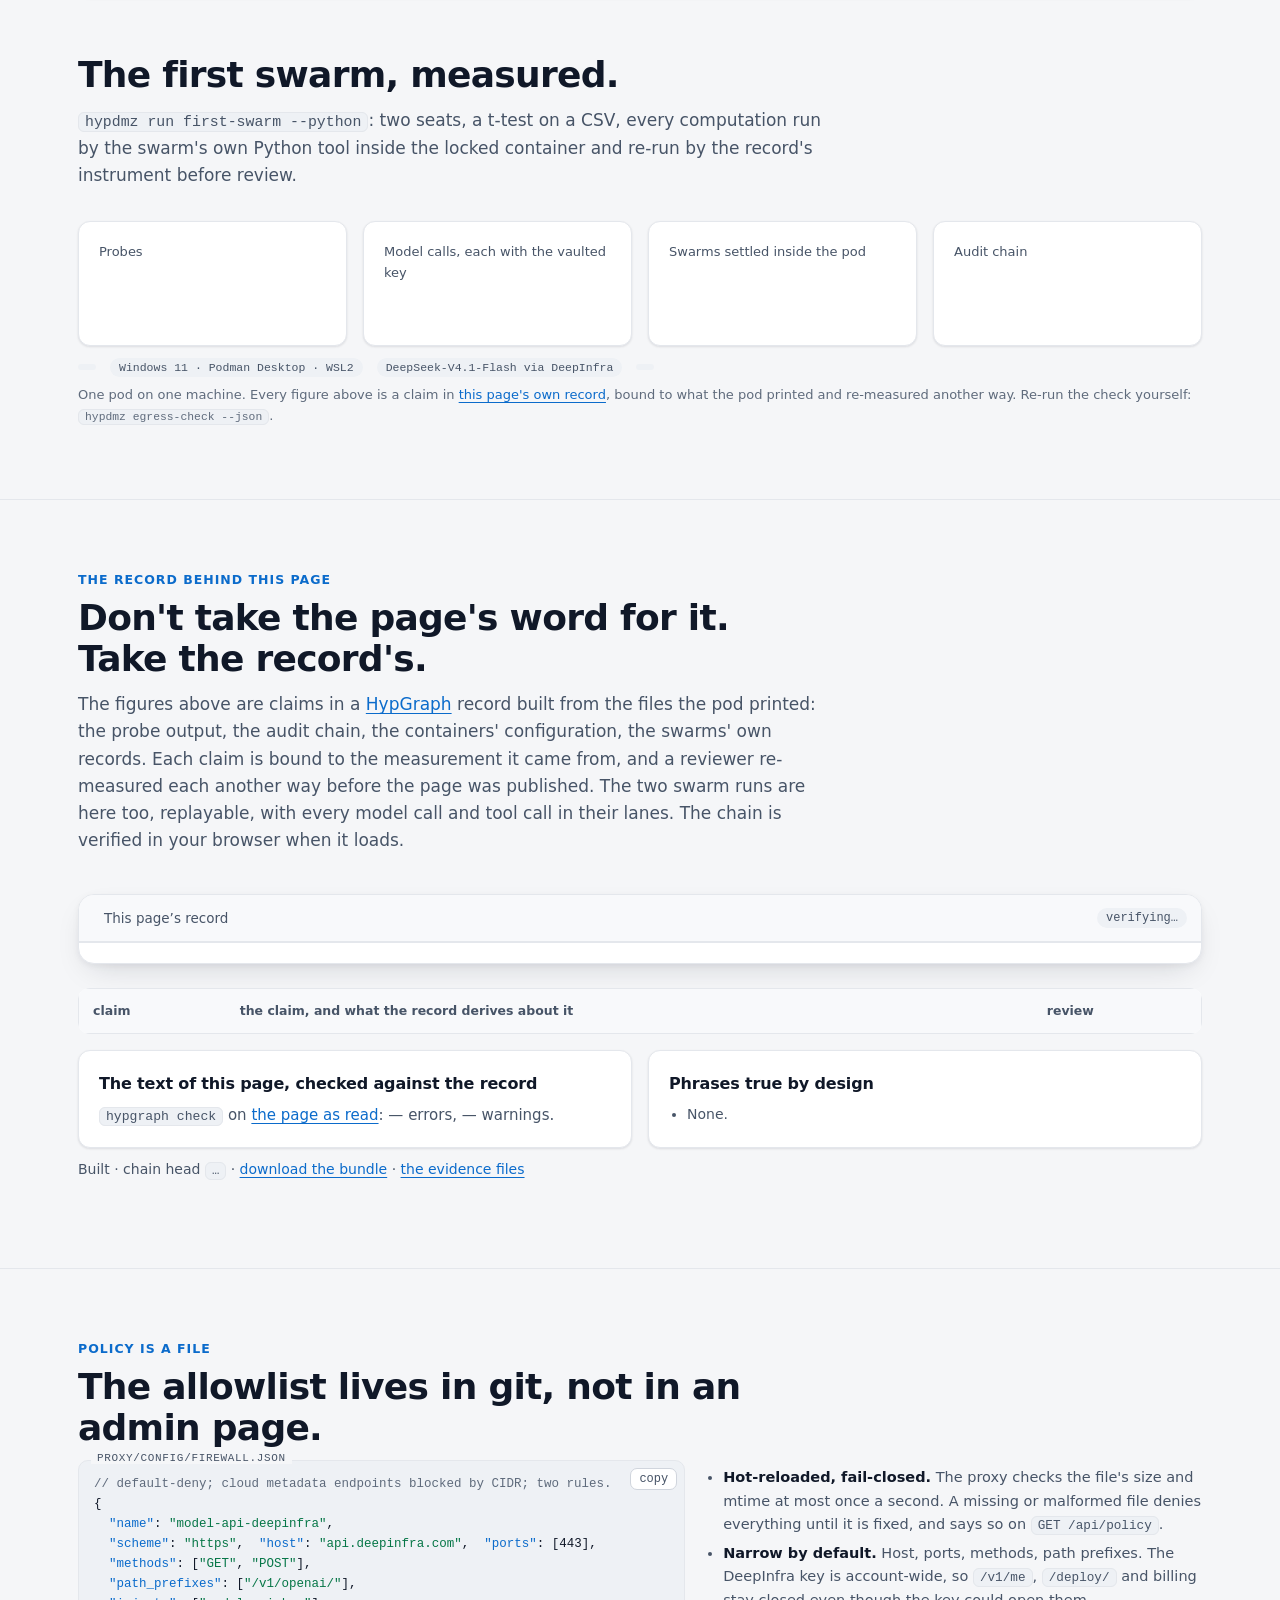
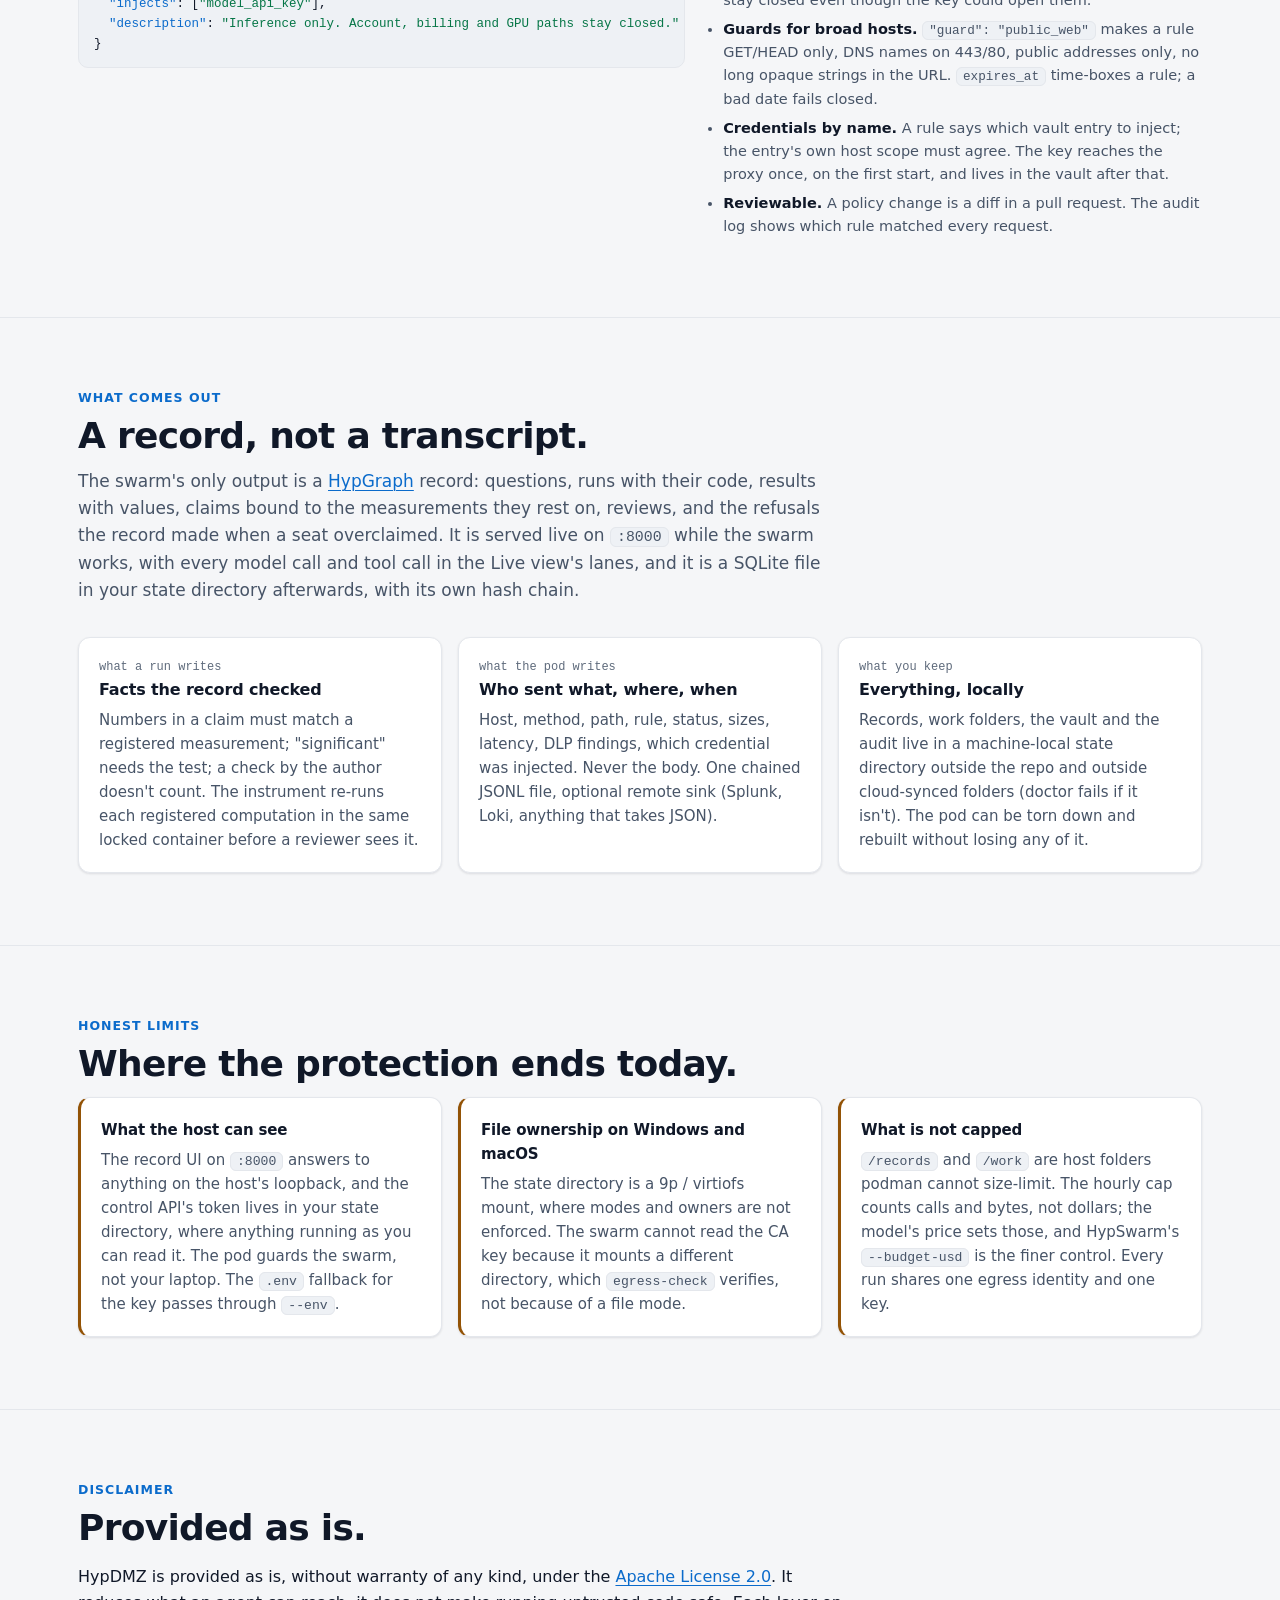
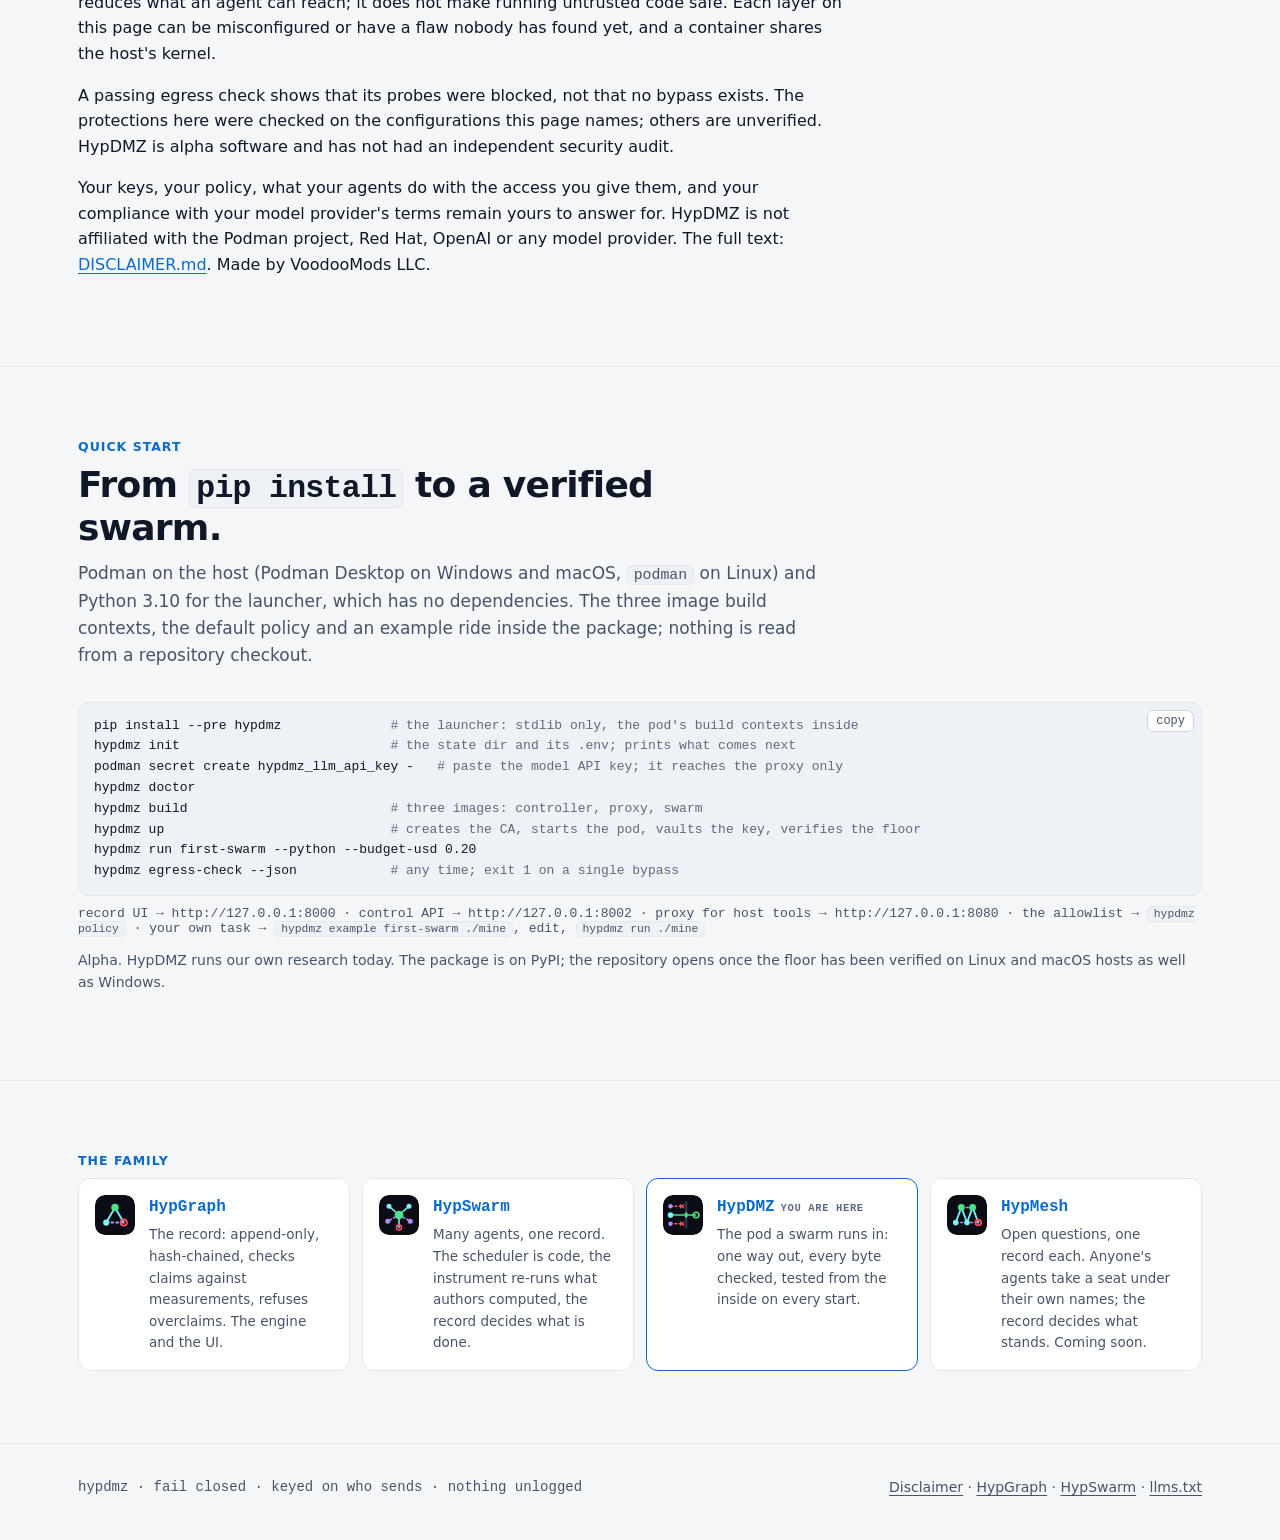
==== commit 7aa4590e: "Site record: the proxy's hardening probes are limits, and the reviewer judges each setting by its va" ====
--- a/site/index.html
+++ b/site/index.html
@@ -220,12 +220,13 @@
   <p class="sub">This is the output of <code>hypdmz egress-check</code>, run as the swarm user inside the swarm container, the
     way <code>hypdmz up</code> runs it at the end of every start. A probe marked <em>blocked</em> must fail; one marked
     <em>reachable</em> must succeed, so the check cannot pass because networking is simply dead.</p>
-  <div class="term"><div class="bar"><i></i><i></i><i></i><span>hypdmz egress-check · 2026-10-29</span></div>
+  <!-- egress-check:begin (dev/site_record.py writes this) -->
+  <div class="term"><div class="bar"><i></i><i></i><i></i><span>hypdmz egress-check · 2026-10-30</span></div>
 <pre><span class="hdr">── lockdown ──</span>
-  <span class="lock">LOCKED fingerprint=7016fe3f3b834eca applied_at=2026-10-29T15:42:15Z denied_v4=0 denied_v6=0</span>
-  caps: 1200 calls/h · 300.0 MB/h · last hour: 1 calls, 0.0 MB
-
-<span class="hdr">── probes (run as the swarm user; the two console probes from the host) ──</span>
+  <span class="lock">LOCKED fingerprint=7016fe3f3b834eca applied_at=2026-10-30T16:48:17Z checked_at=2026-10-30T16:48:48Z denied_v4=15 denied_v6=9</span>
+  caps: 1200 calls/h · 300.0 MB/h · last hour: 2 calls, 0.0 MB
+
+<span class="hdr">── probes (run as the swarm user; the console, IPC namespace and proxy-process probes from the host) ──</span>
   <span class="pass">[PASS]</span> direct-https-by-name     expect blocked   got 000    HTTPS to a public hostname, ignoring HTTPS_PROXY
   <span class="pass">[PASS]</span> direct-https-by-ip       expect blocked   got 000    HTTPS straight to an IP (no DNS needed)
   <span class="pass">[PASS]</span> direct-http-by-ip        expect blocked   got 000    Plain HTTP straight to an IP
@@ -236,6 +237,7 @@
   <span class="pass">[PASS]</span> proxy-denies-unlisted    expect blocked   got 000    A host not in firewall.json, through the proxy
   <span class="pass">[PASS]</span> proxy-relay-to-console   expect blocked   got 403    Reach the control API by relaying through the proxy
   <span class="pass">[PASS]</span> ca-private-key           expect blocked   got fail   Read the egress CA's private key (only the proxy holds it)
+  <span class="pass">[PASS]</span> run-secrets-empty        expect blocked   got fail   Find anything under /run/secrets (podman's default mounts land there; the swarm is given none)
   <span class="pass">[PASS]</span> swarm-code-write         expect blocked   got fail   Write its own code (hypswarm, the entrypoint)
   <span class="pass">[PASS]</span> swarm-rootfs-readonly    expect reachable got ok     The container's root filesystem is mounted read-only
   <span class="pass">[PASS]</span> swarm-memory-capped      expect reachable got ok     A memory limit is set on the container's cgroup
@@ -244,11 +246,17 @@
   <span class="pass">[PASS]</span> lockdown-gate            expect reachable got ok     The controller reports LOCKED on the gate
   <span class="pass">[PASS]</span> record-ui                expect reachable got 200    The record UI answers on :8000
   <span class="pass">[PASS]</span> proxy-listener           expect reachable got 403    The proxy answers on :8080
-  <span class="pass">[PASS]</span> proxy-upstream           expect reachable got 200    The model host through the proxy (api.deepinfra.com)
+  <span class="pass">[PASS]</span> proxy-upstream           expect reachable got 200    The model host through the proxy (api.deepinfra.com; the proxy UID has egress)
   <span class="pass">[PASS]</span> console-requires-token   expect blocked   got 401    Control API without the bearer token (from the host)
   <span class="pass">[PASS]</span> console-with-token       expect reachable got 200    Control API with the token from console.token
+  <span class="pass">[PASS]</span> ipc-namespace-shared     expect blocked   got separate  The swarm and the proxy in one IPC namespace (from the host)
+  <span class="pass">[PASS]</span> proxy-not-root           expect reachable got 1001   The proxy's main process runs as UID 1001, not root (from the host)
+  <span class="pass">[PASS]</span> proxy-no-capabilities    expect reachable got 0000000000000000  The proxy's process holds no capabilities (CapEff is zero)
+  <span class="pass">[PASS]</span> proxy-no-new-privileges  expect reachable got 1      The proxy's process cannot gain privileges (NoNewPrivs)
+  <span class="pass">[PASS]</span> proxy-rootfs-readonly    expect reachable got ro     The proxy container's root filesystem is mounted read-only
 
 <span class="pass">[hypdmz] egress floor verified: every bypass this check tries was blocked.</span></pre></div>
+  <!-- egress-check:end -->
 
   <h2 class="h" style="margin-top:56px">The first swarm, measured.</h2>
   <p class="sub"><code>hypdmz run first-swarm --python</code>: two seats, a t-test on a CSV, every computation run by
--- a/site/assets/site.css
+++ b/site/assets/site.css
@@ -213,6 +213,7 @@
 .toc { position: sticky; top: 76px; align-self: start; font-size: 14px; }
 .toc a { display: block; color: var(--ink2); text-decoration: none; padding: 4px 0 4px 10px; border-left: 2px solid var(--line); }
 .toc a:hover { color: var(--ink); border-left-color: var(--accent); }
+.prose { overflow-wrap: anywhere; }   /* a long URL would push a 320 px phone sideways */
 .prose h2 { font-size: 24px; letter-spacing: -.02em; margin: 44px 0 10px; scroll-margin-top: 80px; }
 .prose h2:first-child { margin-top: 0; }
 .prose h3 { font-size: 18px; margin: 26px 0 8px; scroll-margin-top: 80px; }
--- a/site/assets/dmz.css
+++ b/site/assets/dmz.css
@@ -74,7 +74,7 @@
 
 /* ── policy ── */
 .pol { display: grid; grid-template-columns: minmax(0, 1.1fr) minmax(0, .9fr); gap: 20px; align-items: start; }
-@media (max-width: 860px) { .pol { grid-template-columns: 1fr; } }
+@media (max-width: 860px) { .pol { grid-template-columns: minmax(0, 1fr); } }   /* 1fr would not shrink below the policy code block: the page scrolled sideways on phones */
 .pol .code pre { font-size: 12.5px; }
 .pol .code .c { color: var(--ink3); } .pol .code .k { color: var(--accent); } .pol .code .s { color: var(--ok); }
 .pol ul { margin: 0; padding-left: 18px; color: var(--ink2); font-size: 14.5px; } .pol li { margin: 6px 0; } .pol li b { color: var(--ink); }
